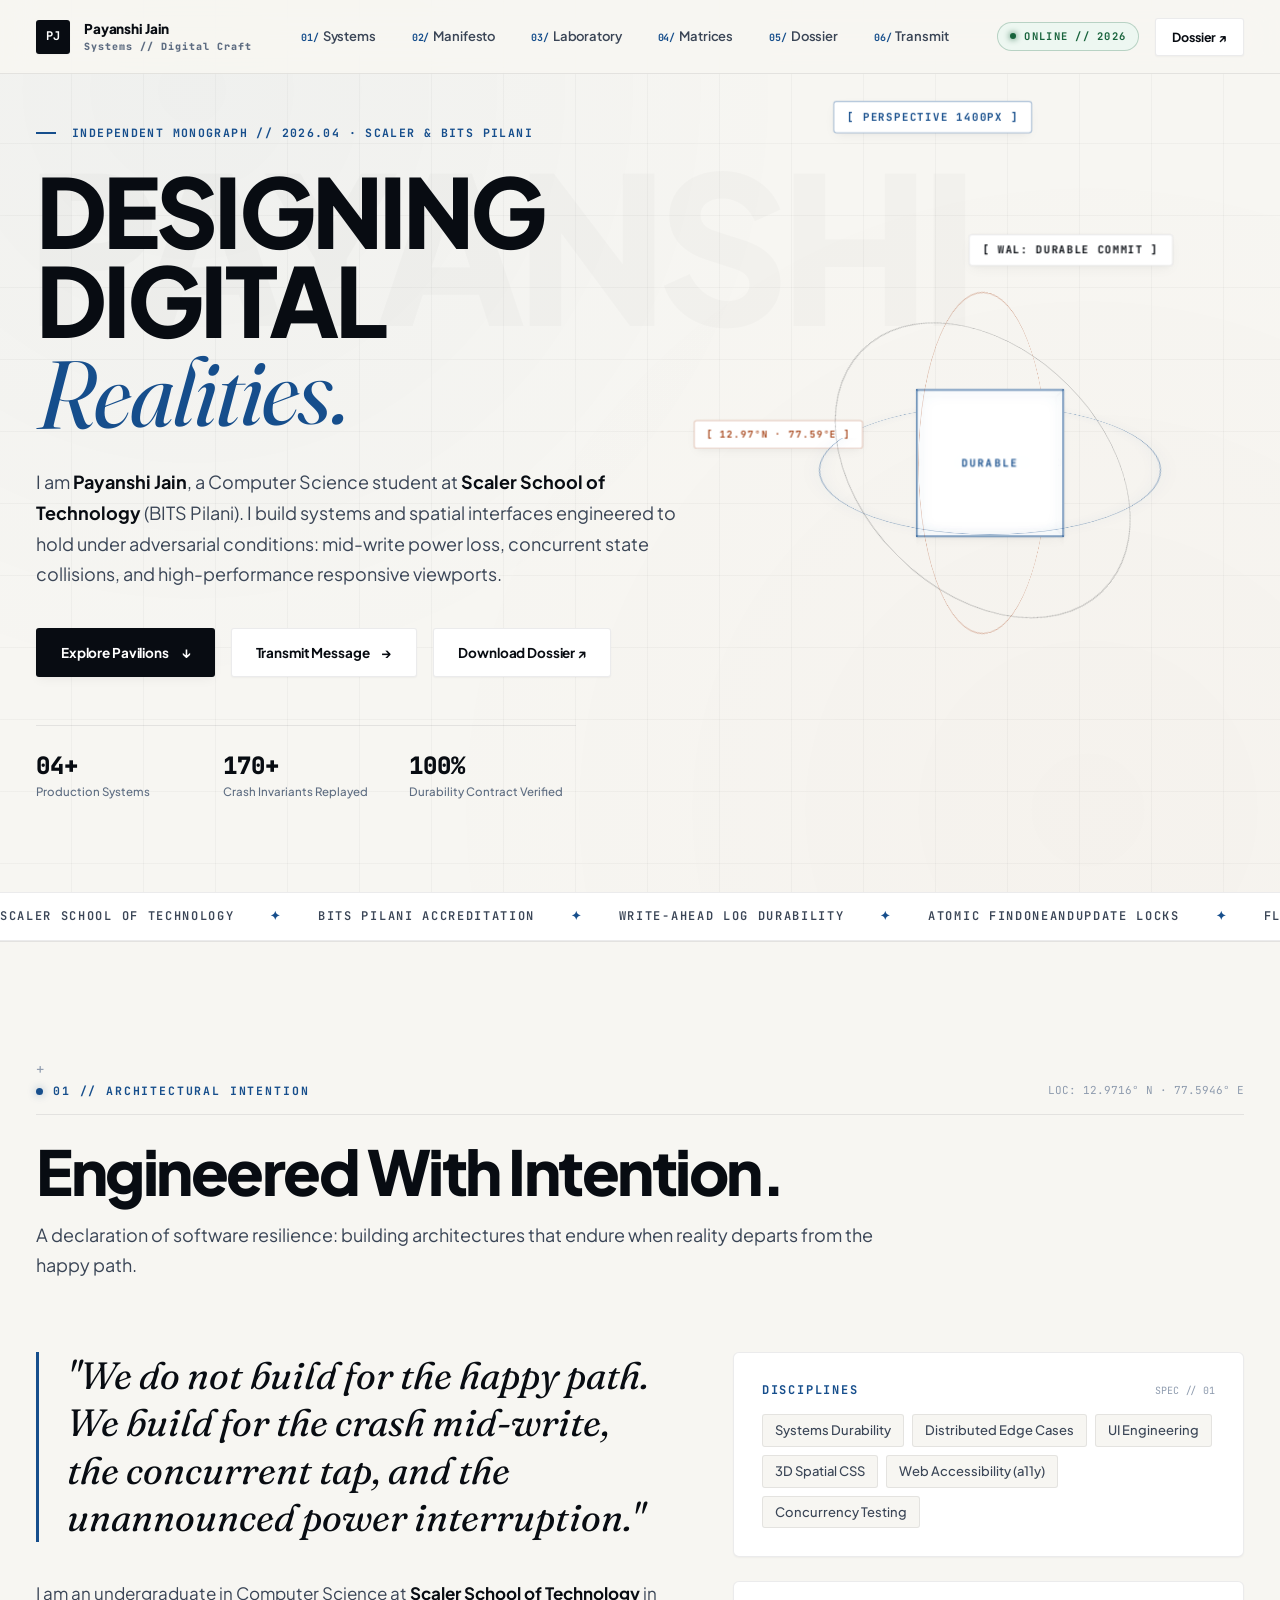
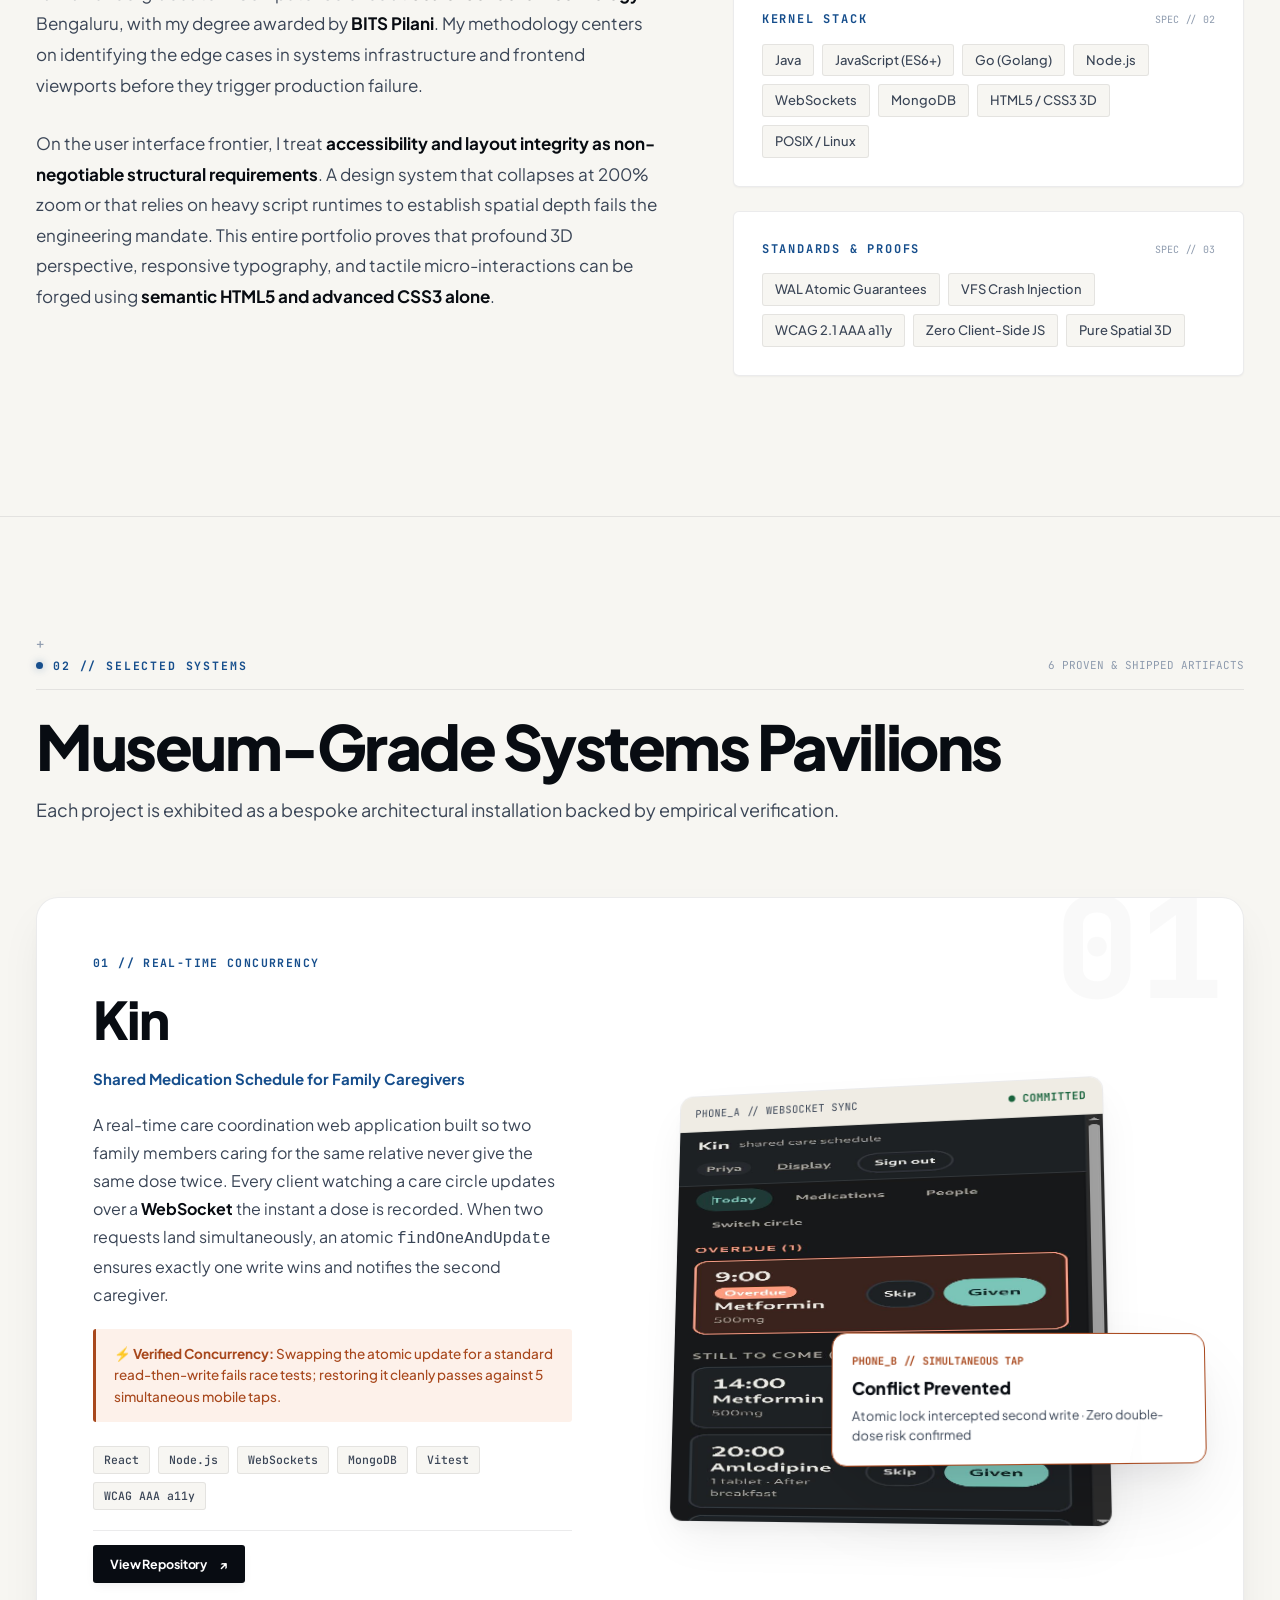
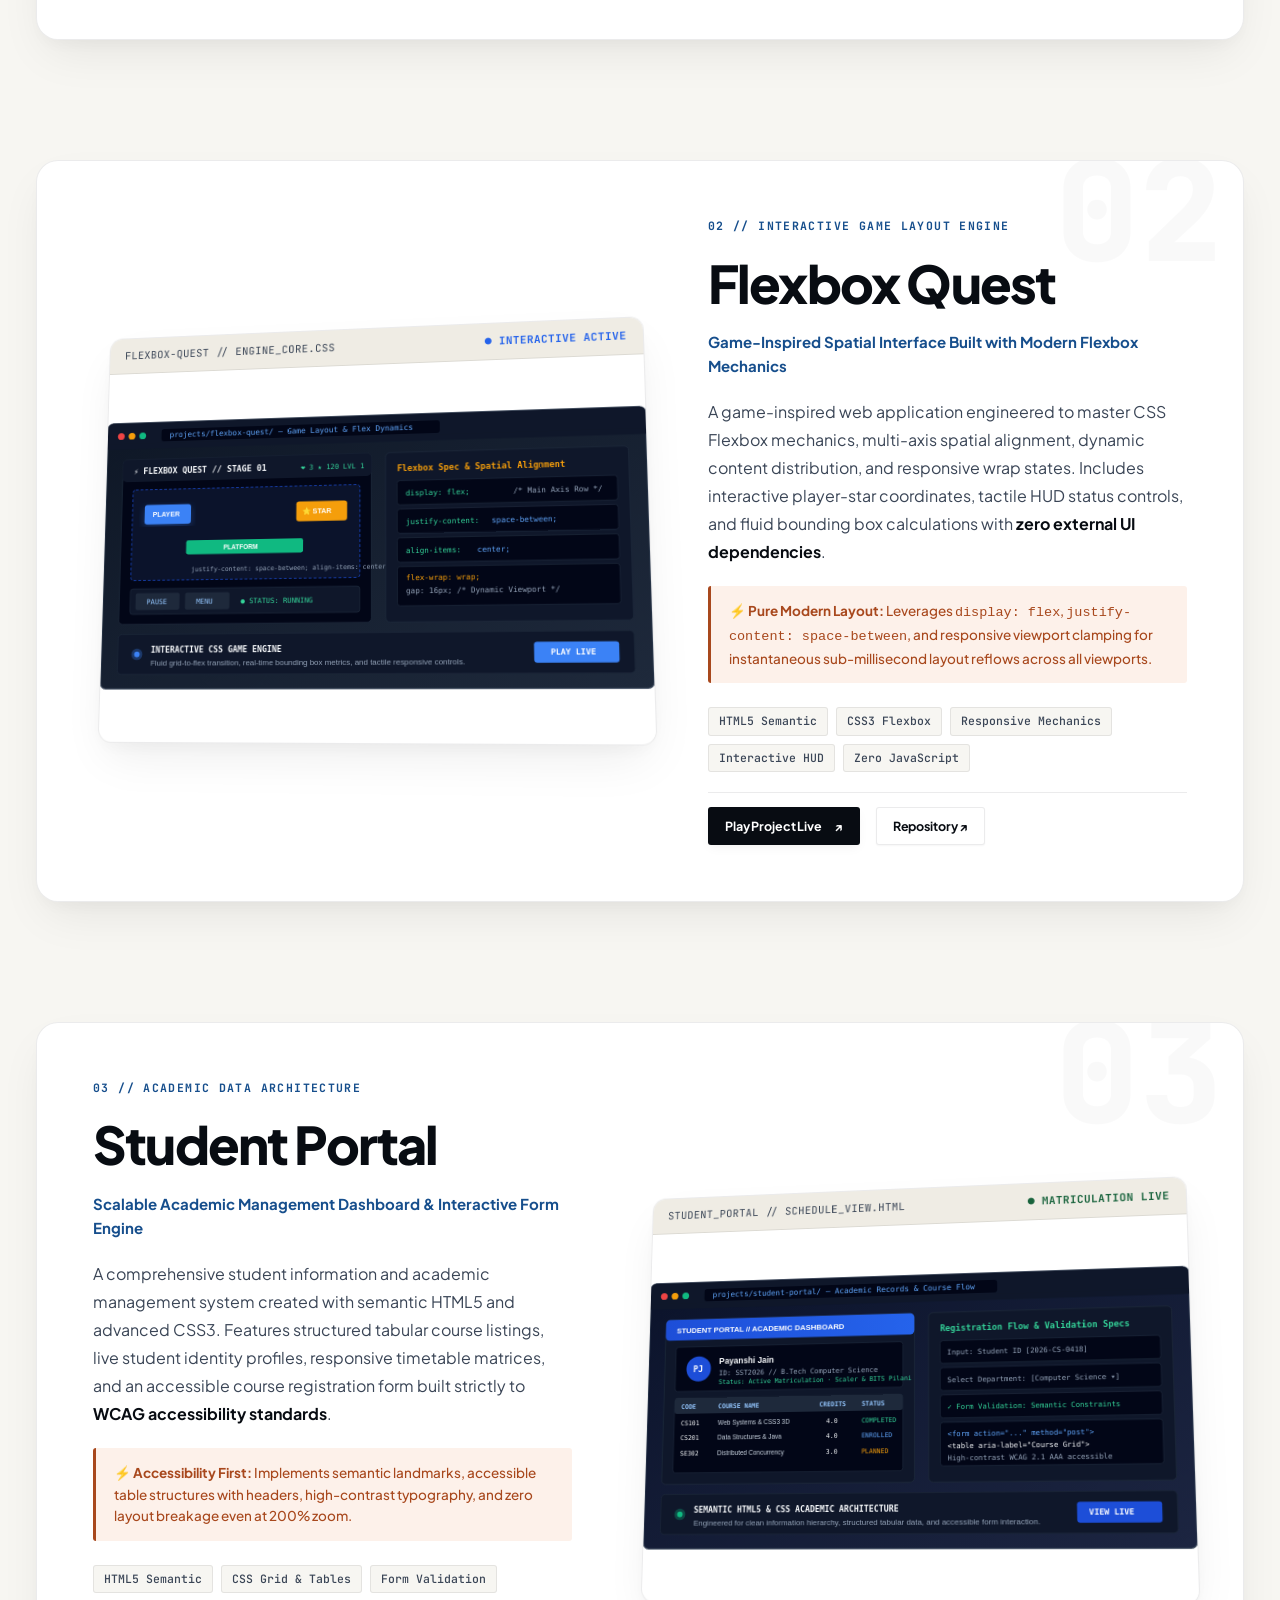
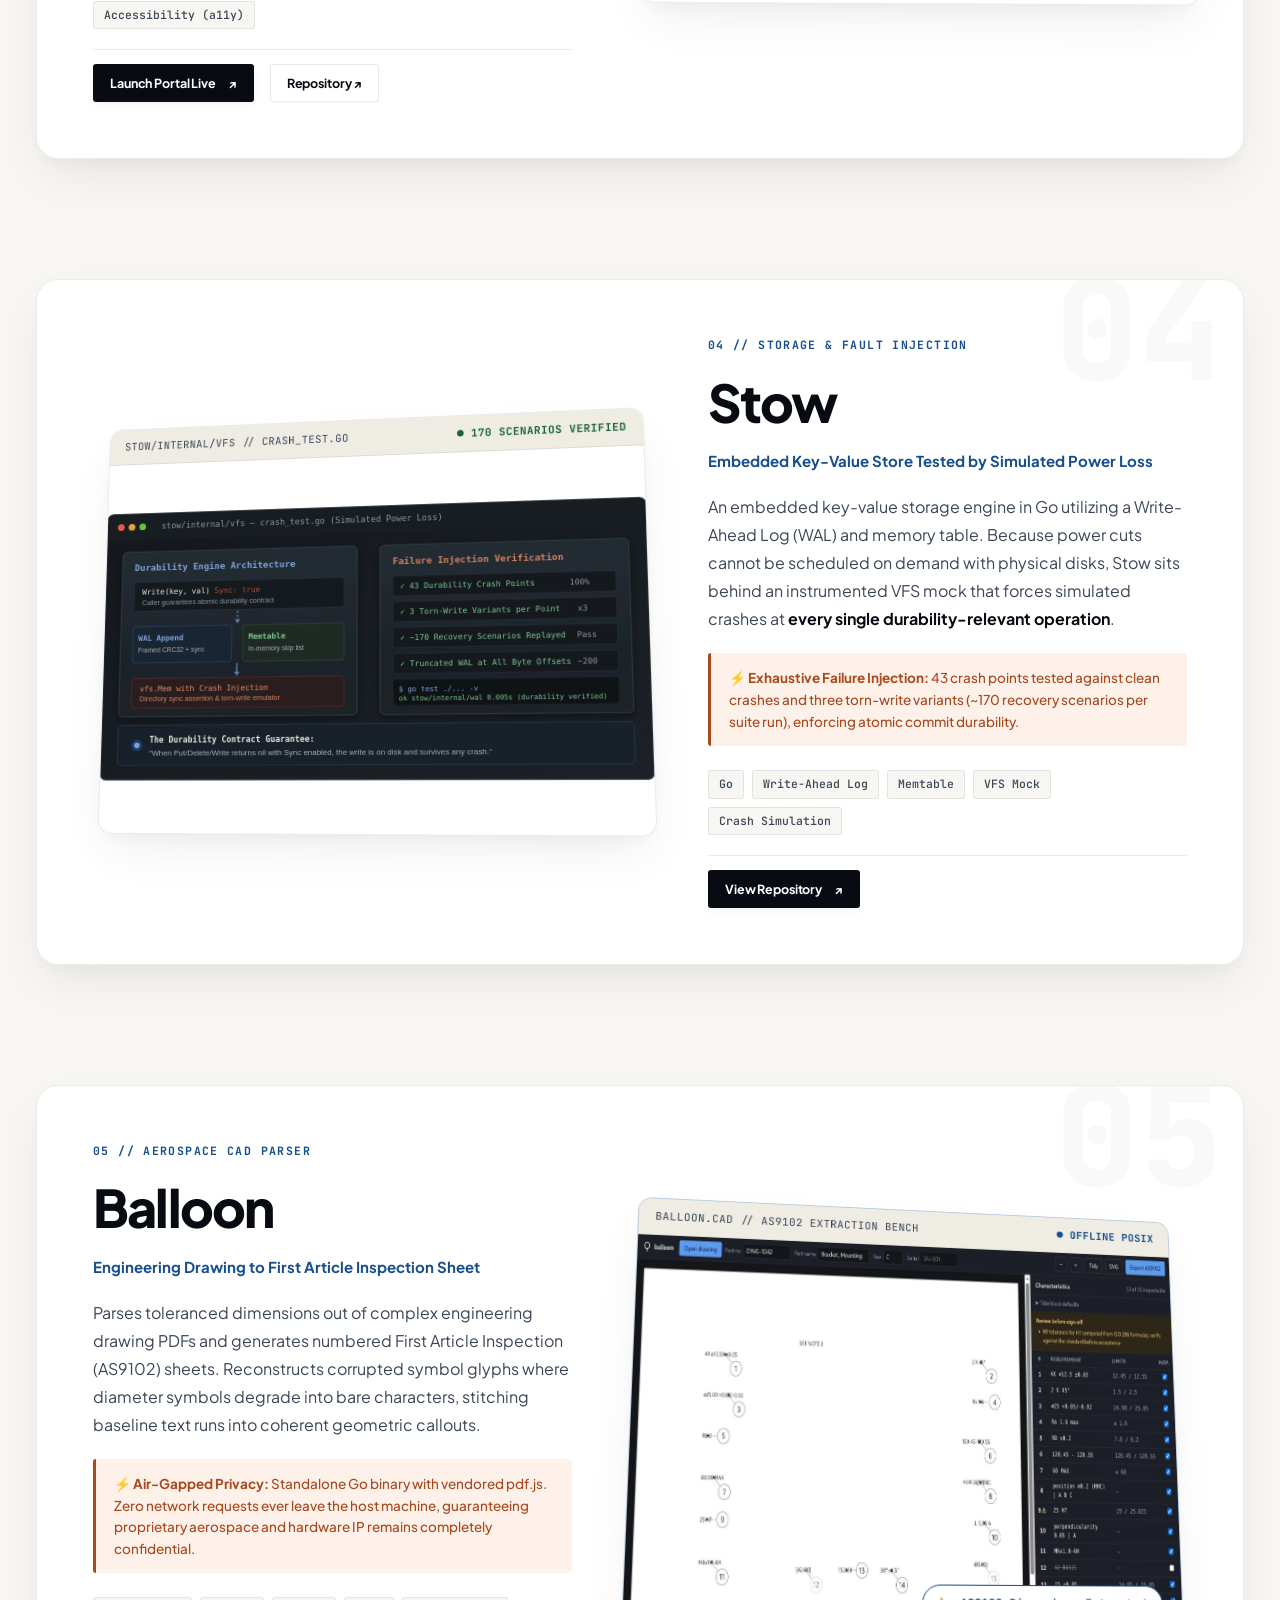
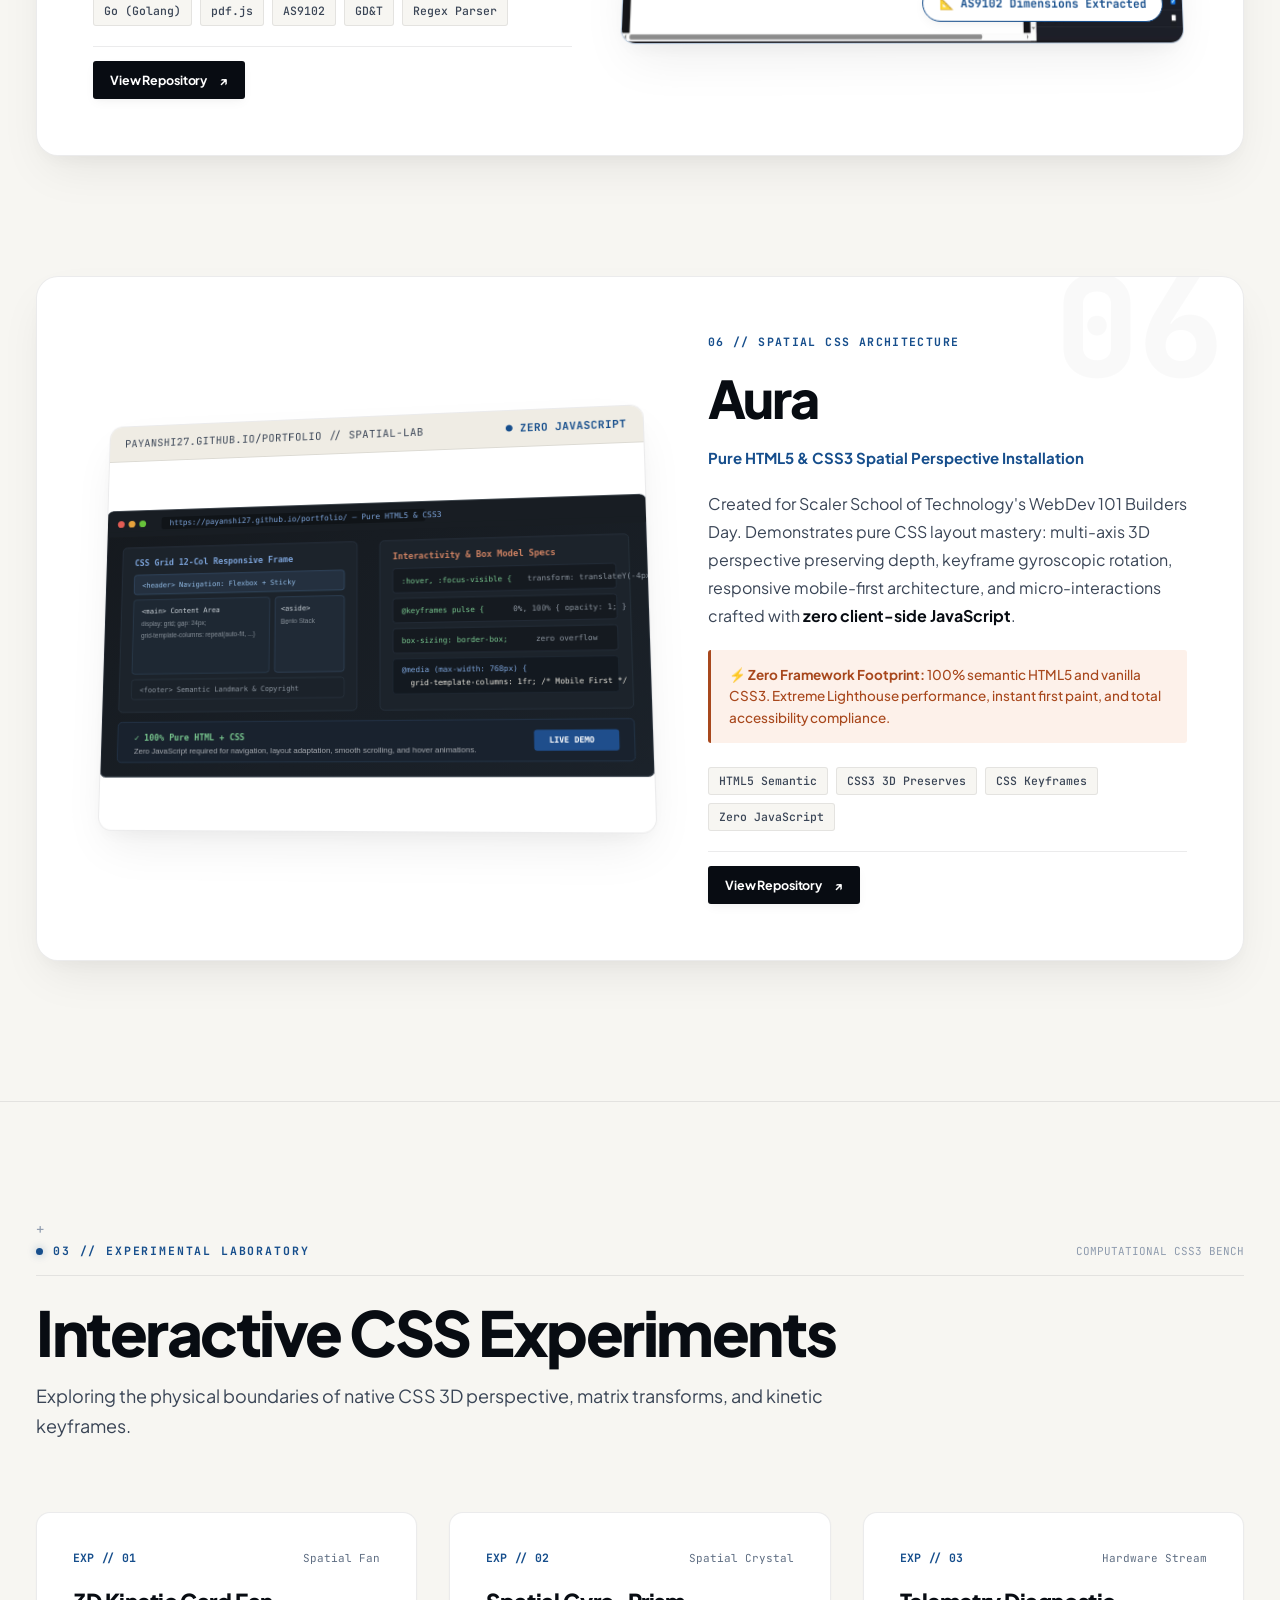
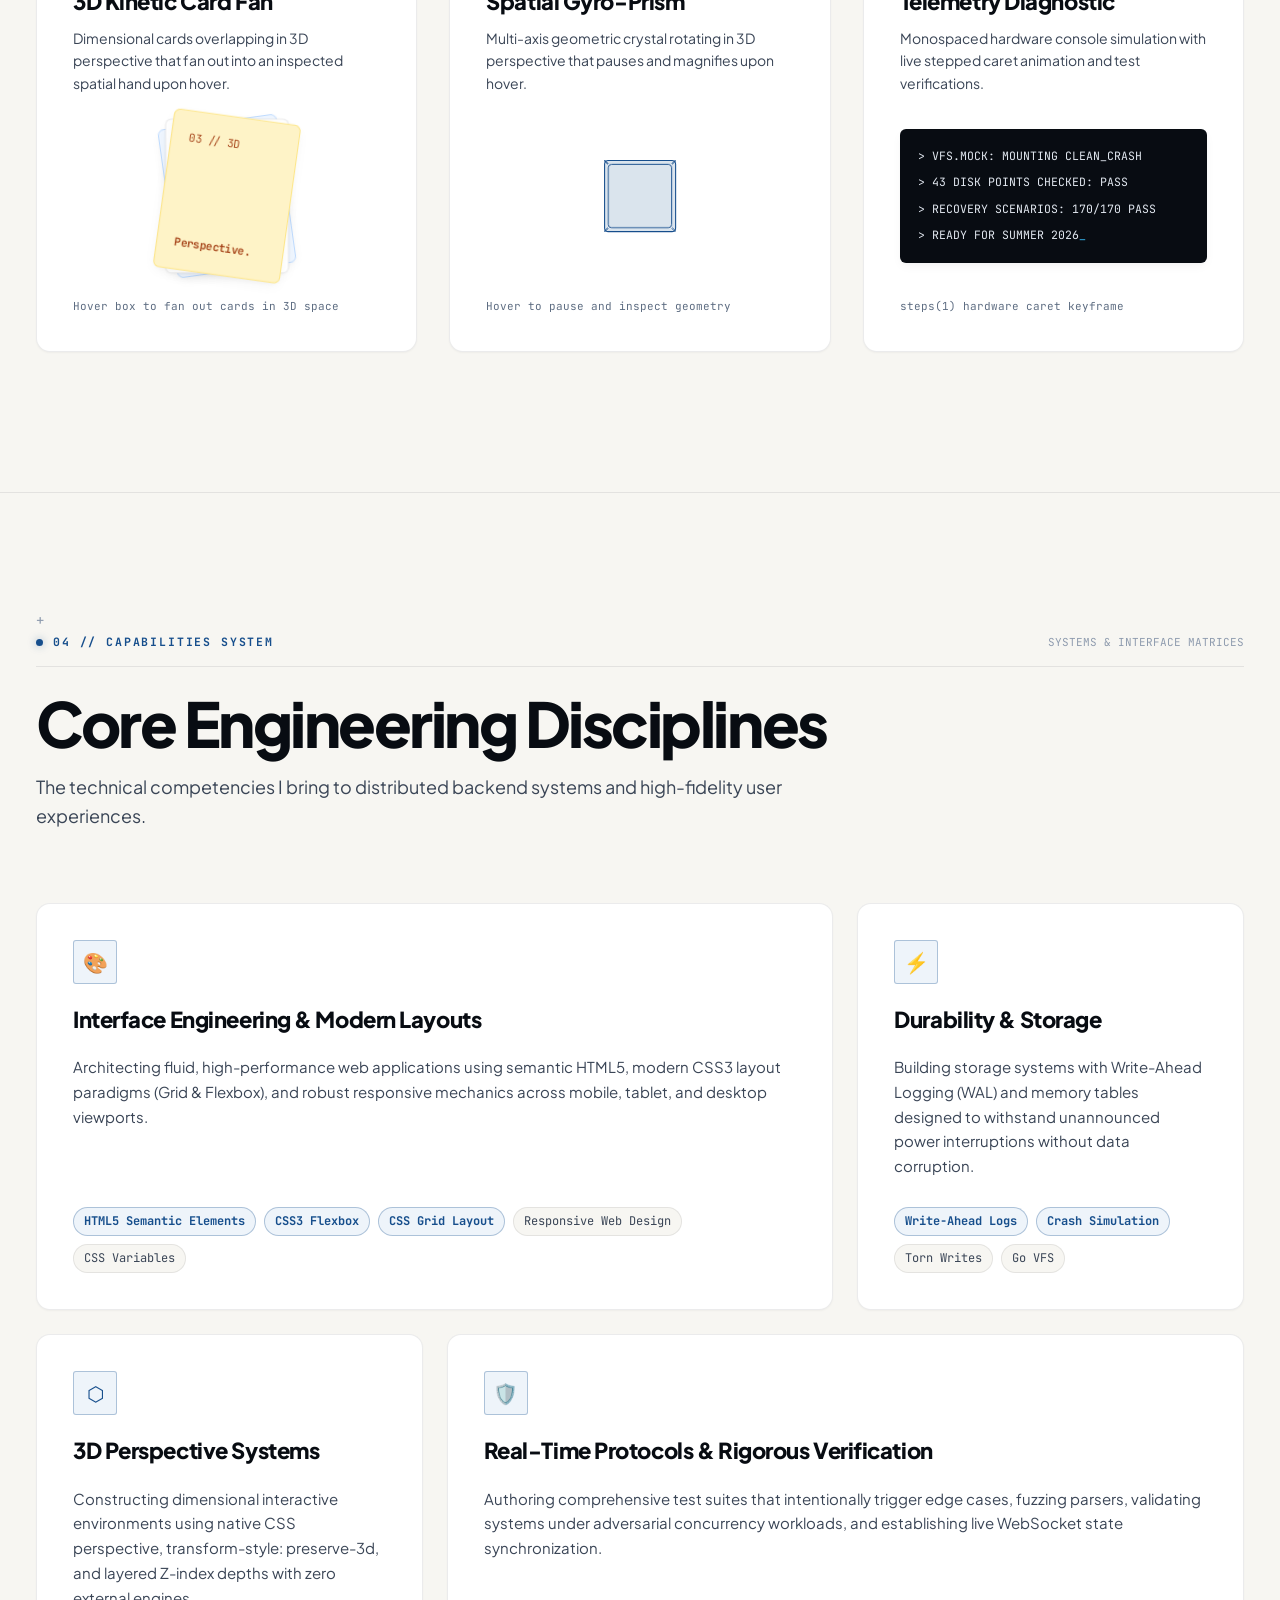
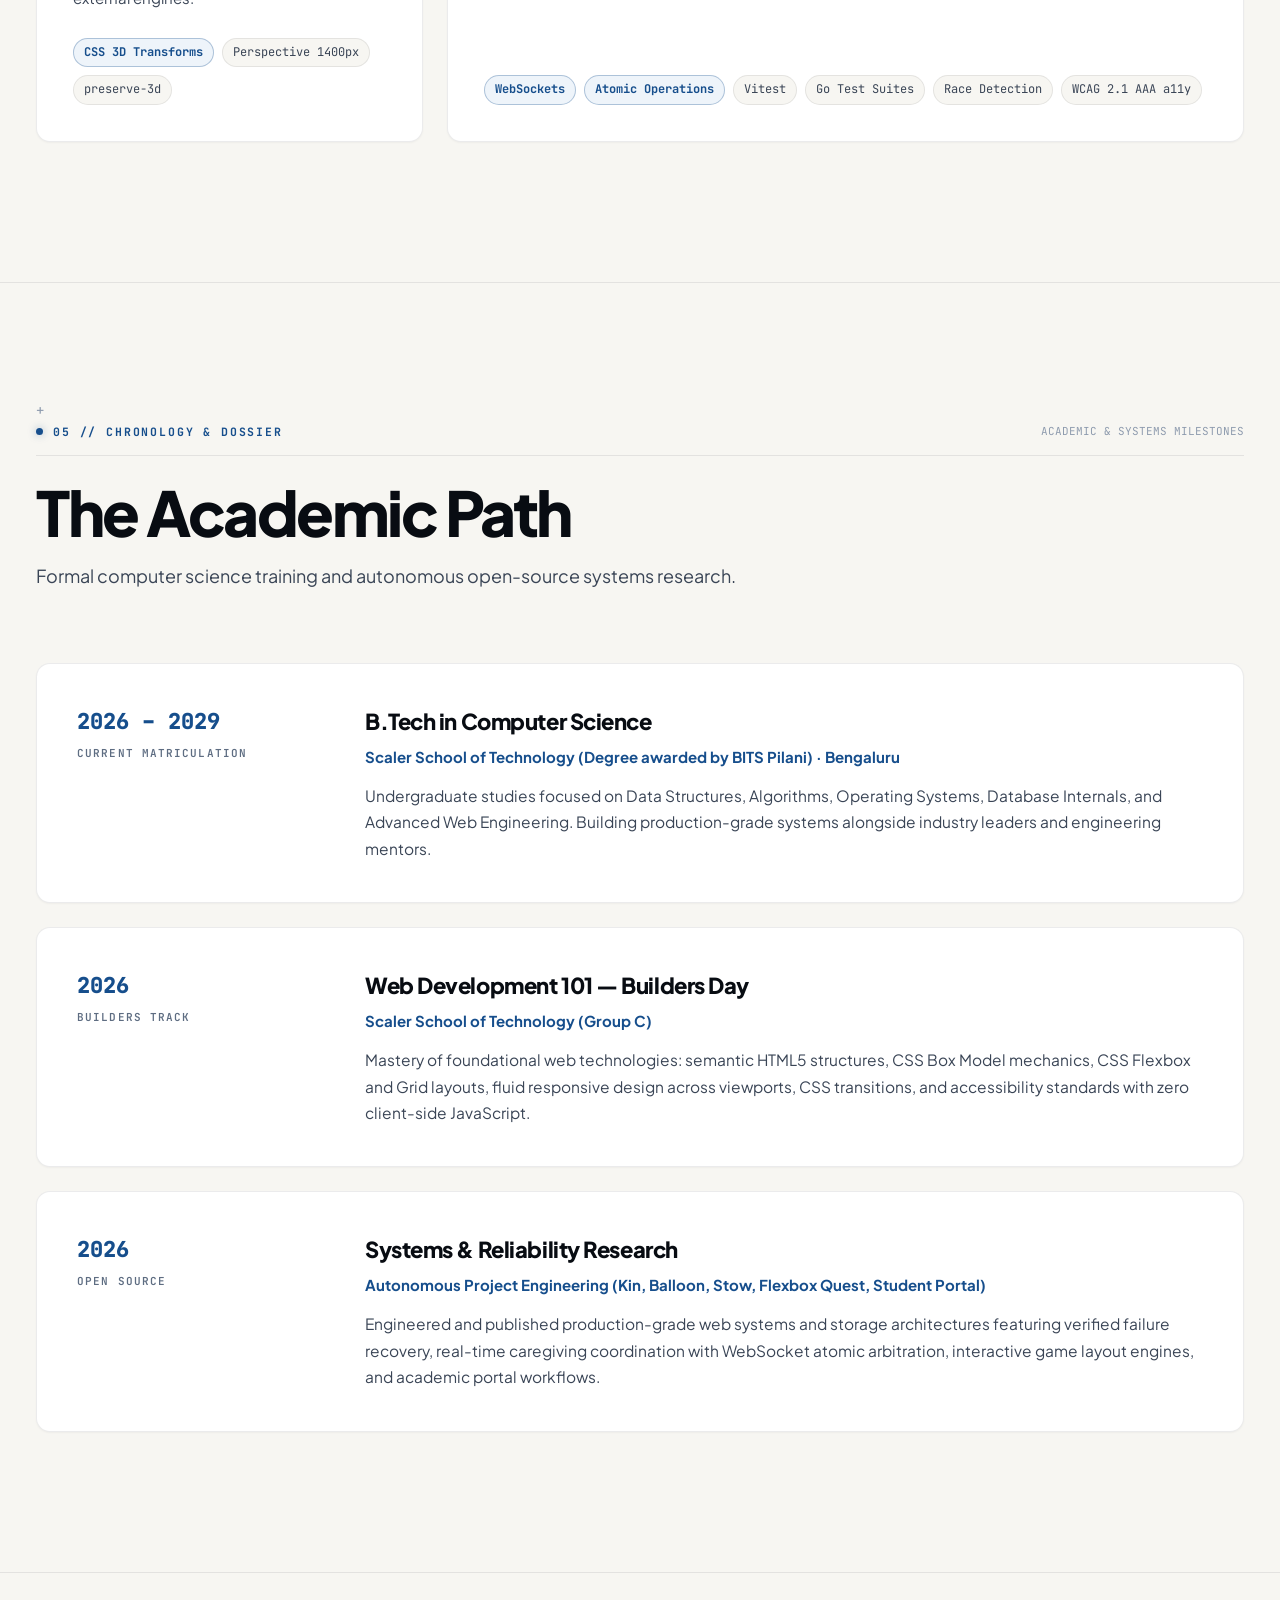
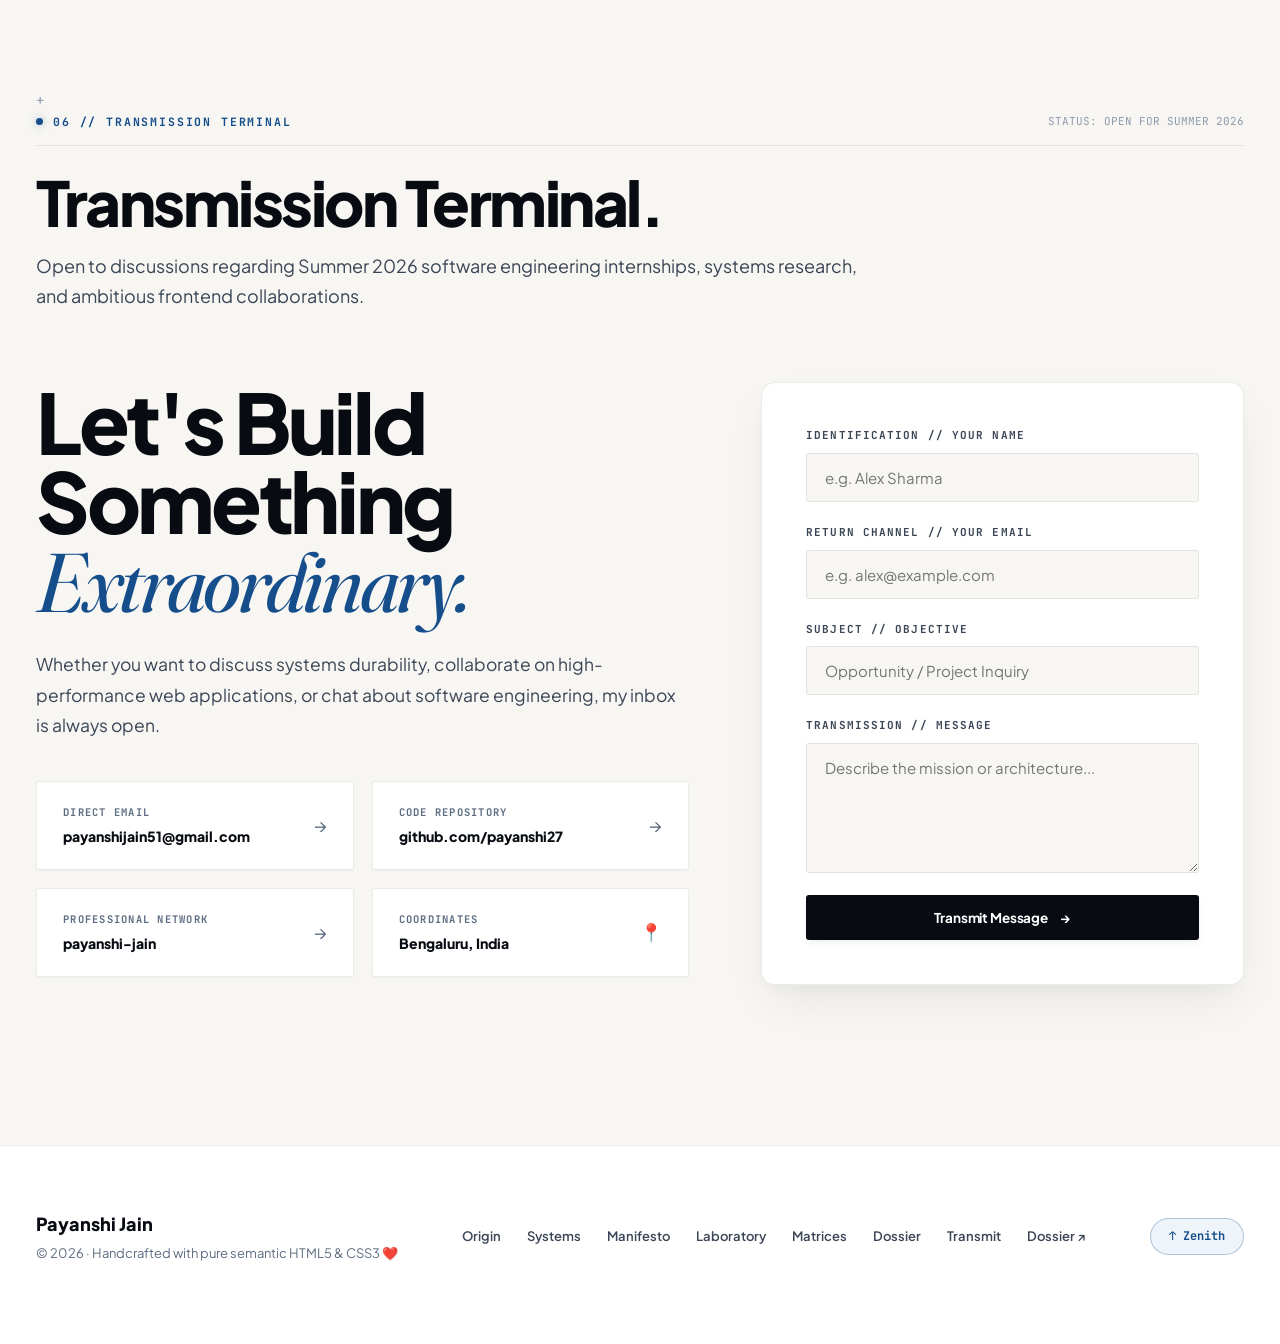
==== index.html @ bd432c34 "feat: complete editorial 3D spatial developer portfolio for Payanshi Jain" ====
<!DOCTYPE html>
<html lang="en">
<head>
  <meta charset="UTF-8">
  <meta name="viewport" content="width=device-width, initial-scale=1.0">
  <meta name="description" content="Payanshi Jain — Digital Craft &amp; Systems Architecture 2026. B.Tech Computer Science at Scaler School of Technology (BITS Pilani). Pure semantic HTML5 &amp; advanced CSS3 spatial perspective.">
  <meta name="author" content="Payanshi Jain">
  <title>Payanshi Jain — Digital Craft &amp; Systems Architecture</title>
  <link rel="stylesheet" href="style.css">
  <link rel="icon" href="data:image/svg+xml,<svg xmlns='http://www.w3.org/2000/svg' viewBox='0 0 100 100'><rect width='100' height='100' rx='20' fill='%23080C12'/><text y='.72em' x='20' font-size='62' font-family='sans-serif' font-weight='800' fill='%23FFFFFF'>PJ</text></svg>">
</head>
<body>

  <!-- ========================================================================
       01. MINIMAL FIXED NAVIGATION (LUXURY FROSTED GALLERY BAR)
       ======================================================================== -->
  <header class="site-nav">
    <div class="canvas-frame nav-inner">
      <a href="#hero" class="nav-brand" aria-label="Payanshi Jain Origin">
        <div class="brand-monogram" aria-hidden="true">PJ</div>
        <div class="brand-meta">
          <span class="brand-name">Payanshi Jain</span>
          <span class="brand-spec">Systems // Digital Craft</span>
        </div>
      </a>

      <!-- Pure CSS Mobile Hamburger Input Toggle -->
      <input type="checkbox" id="nav-toggle" class="nav-toggle-input" aria-label="Toggle Navigation Menu">

      <!-- Navigation Menu -->
      <nav class="nav-menu" aria-label="Main Navigation">
        <a href="#work" class="nav-menu-link"><span class="num-prefix">01/</span>Systems</a>
        <a href="#manifesto" class="nav-menu-link"><span class="num-prefix">02/</span>Manifesto</a>
        <a href="#laboratory" class="nav-menu-link"><span class="num-prefix">03/</span>Laboratory</a>
        <a href="#capabilities" class="nav-menu-link"><span class="num-prefix">04/</span>Matrices</a>
        <a href="#dossier" class="nav-menu-link"><span class="num-prefix">05/</span>Dossier</a>
        <a href="#transmission" class="nav-menu-link"><span class="num-prefix">06/</span>Transmit</a>
      </nav>

      <div class="nav-actions">
        <div class="beacon-pill">
          <span class="beacon-dot"></span>
          <span>Online // 2026</span>
        </div>
        <a href="./resume.pdf" class="btn btn-secondary btn-sm" target="_blank" rel="noopener">
          <span>Dossier ↗</span>
        </a>
      </div>

      <!-- Hamburger Icon for Mobile -->
      <label for="nav-toggle" class="nav-toggle-label" aria-hidden="true">
        <span></span>
        <span></span>
        <span></span>
      </label>
    </div>
  </header>

  <main>

    <!-- ======================================================================
         02. HERO INSTALLATION & 3D GYRO-ARMILLARY SCULPTURE
         ====================================================================== -->
    <section id="hero" class="hero-installation">
      <!-- Architectural Watermark Typography -->
      <div class="hero-watermark" aria-hidden="true">PAYANSHI</div>

      <div class="canvas-frame hero-layout-grid">
        <div class="hero-typography-block">
          <div class="hero-meta-strip">
            <span>Independent Monograph // 2026.04 · Scaler &amp; BITS Pilani</span>
          </div>

          <h1 class="hero-monument-title">
            Designing<br>
            Digital<br>
            <span class="editorial-italic">Realities.</span>
          </h1>

          <p class="hero-manifesto-text">
            I am <strong>Payanshi Jain</strong>, a Computer Science student at
            <strong>Scaler School of Technology</strong> (BITS Pilani).
            I build systems and spatial interfaces engineered to hold under adversarial conditions:
            mid-write power loss, concurrent state collisions, and high-performance responsive viewports.
          </p>

          <div class="hero-cta-cluster">
            <a href="#work" class="btn btn-primary">
              <span>Explore Pavilions</span>
              <span>↓</span>
            </a>
            <a href="#transmission" class="btn btn-secondary">
              <span>Transmit Message</span>
              <span>→</span>
            </a>
            <a href="./resume.pdf" class="btn btn-secondary" target="_blank" rel="noopener">
              <span>Download Dossier ↗</span>
            </a>
          </div>

          <!-- Micro-Metrics Telemetry Band -->
          <div class="hero-telemetry-band">
            <div class="telemetry-item">
              <span class="telemetry-val">04+</span>
              <span class="telemetry-label">Production Systems</span>
            </div>
            <div class="telemetry-item">
              <span class="telemetry-val">170+</span>
              <span class="telemetry-label">Crash Invariants Replayed</span>
            </div>
            <div class="telemetry-item">
              <span class="telemetry-val">100%</span>
              <span class="telemetry-label">Durability Contract Verified</span>
            </div>
          </div>
        </div>

        <!-- Monumental 3D Gyro-Armillary Sculpture (Pure CSS 3D Preserve-3d) -->
        <div class="sculpture-armillary-stage" aria-label="Interactive 3D Armillary Digital Sculpture">
          <div class="armillary-core">
            <!-- 3 Concentric Titanium Gimbal Rings -->
            <div class="armillary-ring ring-outer-1"></div>
            <div class="armillary-ring ring-outer-2"></div>
            <div class="armillary-ring ring-outer-3"></div>

            <!-- Central 3D Faceted Crystal Cube -->
            <div class="armillary-crystal-cube">
              <div class="crystal-facet facet-front">DURABLE</div>
              <div class="crystal-facet facet-back">WAL // SYNC</div>
              <div class="crystal-facet facet-right">CONCURRENCY</div>
              <div class="crystal-facet facet-left">SPATIAL 3D</div>
              <div class="crystal-facet facet-top">HTML5 / CSS3</div>
              <div class="crystal-facet facet-bottom">ZERO JS</div>
            </div>

            <!-- Orbiting 3D Telemetry Satellites -->
            <div class="orbit-chip chip-pos-1">[ WAL: DURABLE COMMIT ]</div>
            <div class="orbit-chip chip-pos-2">[ 12.97°N · 77.59°E ]</div>
            <div class="orbit-chip chip-pos-3">[ PERSPECTIVE 1400PX ]</div>
          </div>
        </div>
      </div>
    </section>

    <!-- ======================================================================
         03. INFINITE KINETIC MARQUEE RIBBON
         ====================================================================== -->
    <div class="marquee-ribbon" aria-hidden="true">
      <div class="marquee-track">
        <div class="marquee-content">
          <span>SCALER SCHOOL OF TECHNOLOGY</span>
          <span class="marquee-bullet">✦</span>
          <span>BITS PILANI ACCREDITATION</span>
          <span class="marquee-bullet">✦</span>
          <span>WRITE-AHEAD LOG DURABILITY</span>
          <span class="marquee-bullet">✦</span>
          <span>ATOMIC FINDONEANDUPDATE LOCKS</span>
          <span class="marquee-bullet">✦</span>
          <span>FLEXBOX &amp; GRID SPATIAL MATRICES</span>
          <span class="marquee-bullet">✦</span>
          <span>100% PURE HTML5 &amp; CSS3</span>
          <span class="marquee-bullet">✦</span>
          <span>ZERO JAVASCRIPT RUNTIME</span>
          <span class="marquee-bullet">✦</span>
          <span>170+ RECOVERY SCENARIOS PASSED</span>
          <span class="marquee-bullet">✦</span>
        </div>
        <div class="marquee-content">
          <span>SCALER SCHOOL OF TECHNOLOGY</span>
          <span class="marquee-bullet">✦</span>
          <span>BITS PILANI ACCREDITATION</span>
          <span class="marquee-bullet">✦</span>
          <span>WRITE-AHEAD LOG DURABILITY</span>
          <span class="marquee-bullet">✦</span>
          <span>ATOMIC FINDONEANDUPDATE LOCKS</span>
          <span class="marquee-bullet">✦</span>
          <span>FLEXBOX &amp; GRID SPATIAL MATRICES</span>
          <span class="marquee-bullet">✦</span>
          <span>100% PURE HTML5 &amp; CSS3</span>
          <span class="marquee-bullet">✦</span>
          <span>ZERO JAVASCRIPT RUNTIME</span>
          <span class="marquee-bullet">✦</span>
          <span>170+ RECOVERY SCENARIOS PASSED</span>
          <span class="marquee-bullet">✦</span>
        </div>
      </div>
    </div>

    <!-- ======================================================================
         04. ARCHITECTURAL MANIFESTO (ABOUT SECTION)
         ====================================================================== -->
    <section id="manifesto" class="manifesto-section">
      <div class="canvas-frame">
        <div class="gallery-landmark-header">
          <div class="landmark-tag-row">
            <span class="landmark-index">01 // Architectural Intention</span>
            <span class="landmark-coords">LOC: 12.9716° N · 77.5946° E</span>
          </div>
          <h2 class="landmark-headline">Engineered With Intention.</h2>
          <p class="landmark-subtitle">
            A declaration of software resilience: building architectures that endure when reality departs from the happy path.
          </p>
        </div>

        <div class="manifesto-grid">
          <div class="manifesto-editorial-col">
            <blockquote class="manifesto-callout-quote">
              "We do not build for the happy path. We build for the crash mid-write, the concurrent tap, and the unannounced power interruption."
            </blockquote>

            <p class="manifesto-body-text">
              I am an undergraduate in Computer Science at <strong>Scaler School of Technology</strong> in Bengaluru,
              with my degree awarded by <strong>BITS Pilani</strong>. My methodology centers on identifying the edge cases
              in systems infrastructure and frontend viewports before they trigger production failure.
            </p>

            <p class="manifesto-body-text">
              On the user interface frontier, I treat <strong>accessibility and layout integrity as non-negotiable structural requirements</strong>.
              A design system that collapses at 200% zoom or that relies on heavy script runtimes to establish spatial depth
              fails the engineering mandate. This entire portfolio proves that profound 3D perspective, responsive typography,
              and tactile micro-interactions can be forged using <strong>semantic HTML5 and advanced CSS3 alone</strong>.
            </p>
          </div>

          <!-- Technical Specification Matrix Cards -->
          <div class="manifesto-spec-col">
            <article class="spec-matrix-card">
              <div class="matrix-header">
                <span class="matrix-title">Disciplines</span>
                <span class="matrix-id">SPEC // 01</span>
              </div>
              <div class="matrix-chips-flow">
                <span class="matrix-chip">Systems Durability</span>
                <span class="matrix-chip">Distributed Edge Cases</span>
                <span class="matrix-chip">UI Engineering</span>
                <span class="matrix-chip">3D Spatial CSS</span>
                <span class="matrix-chip">Web Accessibility (a11y)</span>
                <span class="matrix-chip">Concurrency Testing</span>
              </div>
            </article>

            <article class="spec-matrix-card">
              <div class="matrix-header">
                <span class="matrix-title">Kernel Stack</span>
                <span class="matrix-id">SPEC // 02</span>
              </div>
              <div class="matrix-chips-flow">
                <span class="matrix-chip">Java</span>
                <span class="matrix-chip">JavaScript (ES6+)</span>
                <span class="matrix-chip">Go (Golang)</span>
                <span class="matrix-chip">Node.js</span>
                <span class="matrix-chip">WebSockets</span>
                <span class="matrix-chip">MongoDB</span>
                <span class="matrix-chip">HTML5 / CSS3 3D</span>
                <span class="matrix-chip">POSIX / Linux</span>
              </div>
            </article>

            <article class="spec-matrix-card">
              <div class="matrix-header">
                <span class="matrix-title">Standards &amp; Proofs</span>
                <span class="matrix-id">SPEC // 03</span>
              </div>
              <div class="matrix-chips-flow">
                <span class="matrix-chip">WAL Atomic Guarantees</span>
                <span class="matrix-chip">VFS Crash Injection</span>
                <span class="matrix-chip">WCAG 2.1 AAA a11y</span>
                <span class="matrix-chip">Zero Client-Side JS</span>
                <span class="matrix-chip">Pure Spatial 3D</span>
              </div>
            </article>
          </div>
        </div>
      </div>
    </section>

    <!-- ======================================================================
         05. EXHIBITION PAVILIONS (PROJECT SHOWCASE — NO BASIC CARDS)
         ====================================================================== -->
    <section id="work">
      <div class="canvas-frame">
        <div class="gallery-landmark-header">
          <div class="landmark-tag-row">
            <span class="landmark-index">02 // Selected Systems</span>
            <span class="landmark-coords">6 PROVEN &amp; SHIPPED ARTIFACTS</span>
          </div>
          <h2 class="landmark-headline">Museum-Grade Systems Pavilions</h2>
          <p class="landmark-subtitle">
            Each project is exhibited as a bespoke architectural installation backed by empirical verification.
          </p>
        </div>

        <div class="pavilions-gallery">

          <!-- Pavilion 01: KIN -->
          <article class="pavilion-exhibit">
            <div class="pavilion-watermark-num" aria-hidden="true">01</div>

            <div class="pavilion-dossier">
              <div class="pavilion-header-tag">
                <span>01 // REAL-TIME CONCURRENCY</span>
              </div>

              <h3 class="pavilion-title">Kin</h3>
              <p class="pavilion-subtitle">Shared Medication Schedule for Family Caregivers</p>

              <p class="pavilion-narrative">
                A real-time care coordination web application built so two family members caring for the same relative
                never give the same dose twice. Every client watching a care circle updates over a <strong>WebSocket</strong> the instant a dose is recorded.
                When two requests land simultaneously, an atomic <code>findOneAndUpdate</code> ensures exactly one write wins and notifies the second caregiver.
              </p>

              <div class="pavilion-proof-banner">
                ⚡ <strong>Verified Concurrency:</strong> Swapping the atomic update for a standard read-then-write fails race tests; restoring it cleanly passes against 5 simultaneous mobile taps.
              </div>

              <div class="pavilion-tech-stack">
                <span class="pavilion-tag">React</span>
                <span class="pavilion-tag">Node.js</span>
                <span class="pavilion-tag">WebSockets</span>
                <span class="pavilion-tag">MongoDB</span>
                <span class="pavilion-tag">Vitest</span>
                <span class="pavilion-tag">WCAG AAA a11y</span>
              </div>

              <div class="pavilion-actions">
                <a href="https://github.com/payanshi27/portfolio" class="btn btn-primary btn-sm" target="_blank" rel="noopener">
                  <span>View Repository</span>
                  <span>↗</span>
                </a>
              </div>
            </div>

            <!-- Pavilion 01 3D Dual-Device Chamber (Phone A vs Phone B) -->
            <div class="pavilion-stage" aria-label="Kin 3D Dual Device Chamber">
              <div class="stage-dual-device">
                <!-- Phone A (Committed Write) -->
                <div class="dual-phone-main">
                  <div class="device-chrome-head">
                    <span>PHONE_A // WEBSOCKET SYNC</span>
                    <span style="color:var(--accent-sage); font-weight:700;">● COMMITTED</span>
                  </div>
                  <img src="images/kin-preview.jpg" alt="Kin Care Coordination UI showing real-time medication logging" width="600" height="400" loading="lazy">
                </div>

                <!-- Phone B (Intercepted Race Conflict) -->
                <div class="dual-phone-intercept">
                  <div style="font-family:var(--font-technical); font-size:10px; color:var(--accent-terracotta); font-weight:700; margin-bottom:4px;">
                    PHONE_B // SIMULTANEOUS TAP
                  </div>
                  <div style="font-size:16px; font-weight:800; color:var(--ink-black); margin-bottom:4px;">
                    Conflict Prevented
                  </div>
                  <div style="font-size:12px; color:var(--ink-secondary); line-height:1.5;">
                    Atomic lock intercepted second write · Zero double-dose risk confirmed
                  </div>
                </div>
              </div>
            </div>
          </article>

          <!-- Pavilion 02: FLEXBOX QUEST -->
          <article class="pavilion-exhibit reverse-flow">
            <div class="pavilion-watermark-num" aria-hidden="true">02</div>

            <div class="pavilion-dossier">
              <div class="pavilion-header-tag">
                <span>02 // INTERACTIVE GAME LAYOUT ENGINE</span>
              </div>

              <h3 class="pavilion-title">Flexbox Quest</h3>
              <p class="pavilion-subtitle">Game-Inspired Spatial Interface Built with Modern Flexbox Mechanics</p>

              <p class="pavilion-narrative">
                A game-inspired web application engineered to master CSS Flexbox mechanics, multi-axis spatial alignment,
                dynamic content distribution, and responsive wrap states. Includes interactive player-star coordinates,
                tactile HUD status controls, and fluid bounding box calculations with <strong>zero external UI dependencies</strong>.
              </p>

              <div class="pavilion-proof-banner">
                ⚡ <strong>Pure Modern Layout:</strong> Leverages <code>display: flex</code>, <code>justify-content: space-between</code>, and responsive viewport clamping for instantaneous sub-millisecond layout reflows across all viewports.
              </div>

              <div class="pavilion-tech-stack">
                <span class="pavilion-tag">HTML5 Semantic</span>
                <span class="pavilion-tag">CSS3 Flexbox</span>
                <span class="pavilion-tag">Responsive Mechanics</span>
                <span class="pavilion-tag">Interactive HUD</span>
                <span class="pavilion-tag">Zero JavaScript</span>
              </div>

              <div class="pavilion-actions">
                <a href="./projects/flexbox-quest/index.html" class="btn btn-primary btn-sm" target="_blank" rel="noopener">
                  <span>Play Project Live</span>
                  <span>↗</span>
                </a>
                <a href="https://github.com/payanshi27/portfolio" class="btn btn-secondary btn-sm" target="_blank" rel="noopener">
                  <span>Repository ↗</span>
                </a>
              </div>
            </div>

            <!-- Pavilion 02 Stage: SVG Device Chassis -->
            <div class="pavilion-stage" aria-label="Flexbox Quest Game Interface Chassis">
              <div class="stage-rackmount-chassis">
                <div class="device-chrome-head">
                  <span>FLEXBOX-QUEST // ENGINE_CORE.CSS</span>
                  <span style="color:var(--accent-cobalt-light); font-weight:700;">● INTERACTIVE ACTIVE</span>
                </div>
                <img src="images/flexbox-preview.svg" alt="Flexbox Quest Game Engine and Layout Preview" width="760" height="380" loading="lazy">
              </div>
            </div>
          </article>

          <!-- Pavilion 03: STUDENT PORTAL -->
          <article class="pavilion-exhibit">
            <div class="pavilion-watermark-num" aria-hidden="true">03</div>

            <div class="pavilion-dossier">
              <div class="pavilion-header-tag">
                <span>03 // ACADEMIC DATA ARCHITECTURE</span>
              </div>

              <h3 class="pavilion-title">Student Portal</h3>
              <p class="pavilion-subtitle">Scalable Academic Management Dashboard &amp; Interactive Form Engine</p>

              <p class="pavilion-narrative">
                A comprehensive student information and academic management system created with semantic HTML5 and advanced CSS3.
                Features structured tabular course listings, live student identity profiles, responsive timetable matrices,
                and an accessible course registration form built strictly to <strong>WCAG accessibility standards</strong>.
              </p>

              <div class="pavilion-proof-banner">
                ⚡ <strong>Accessibility First:</strong> Implements semantic landmarks, accessible table structures with headers, high-contrast typography, and zero layout breakage even at 200% zoom.
              </div>

              <div class="pavilion-tech-stack">
                <span class="pavilion-tag">HTML5 Semantic</span>
                <span class="pavilion-tag">CSS Grid &amp; Tables</span>
                <span class="pavilion-tag">Form Validation</span>
                <span class="pavilion-tag">Accessibility (a11y)</span>
              </div>

              <div class="pavilion-actions">
                <a href="./projects/student-portal/student-portal.html" class="btn btn-primary btn-sm" target="_blank" rel="noopener">
                  <span>Launch Portal Live</span>
                  <span>↗</span>
                </a>
                <a href="https://github.com/payanshi27/portfolio" class="btn btn-secondary btn-sm" target="_blank" rel="noopener">
                  <span>Repository ↗</span>
                </a>
              </div>
            </div>

            <!-- Pavilion 03 Stage: SVG Device Chassis -->
            <div class="pavilion-stage" aria-label="Student Portal Academic Dashboard Chassis">
              <div class="stage-rackmount-chassis">
                <div class="device-chrome-head">
                  <span>STUDENT_PORTAL // SCHEDULE_VIEW.HTML</span>
                  <span style="color:var(--accent-sage); font-weight:700;">● MATRICULATION LIVE</span>
                </div>
                <img src="images/portal-preview.svg" alt="Student Portal Academic Dashboard and Registration Form Preview" width="760" height="380" loading="lazy">
              </div>
            </div>
          </article>

          <!-- Pavilion 04: STOW -->
          <article class="pavilion-exhibit reverse-flow">
            <div class="pavilion-watermark-num" aria-hidden="true">04</div>

            <div class="pavilion-dossier">
              <div class="pavilion-header-tag">
                <span>04 // STORAGE &amp; FAULT INJECTION</span>
              </div>

              <h3 class="pavilion-title">Stow</h3>
              <p class="pavilion-subtitle">Embedded Key-Value Store Tested by Simulated Power Loss</p>

              <p class="pavilion-narrative">
                An embedded key-value storage engine in Go utilizing a Write-Ahead Log (WAL) and memory table.
                Because power cuts cannot be scheduled on demand with physical disks, Stow sits behind an instrumented
                VFS mock that forces simulated crashes at <strong>every single durability-relevant operation</strong>.
              </p>

              <div class="pavilion-proof-banner">
                ⚡ <strong>Exhaustive Failure Injection:</strong> 43 crash points tested against clean crashes and three torn-write variants (~170 recovery scenarios per suite run), enforcing atomic commit durability.
              </div>

              <div class="pavilion-tech-stack">
                <span class="pavilion-tag">Go</span>
                <span class="pavilion-tag">Write-Ahead Log</span>
                <span class="pavilion-tag">Memtable</span>
                <span class="pavilion-tag">VFS Mock</span>
                <span class="pavilion-tag">Crash Simulation</span>
              </div>

              <div class="pavilion-actions">
                <a href="https://github.com/payanshi27/portfolio" class="btn btn-primary btn-sm" target="_blank" rel="noopener">
                  <span>View Repository</span>
                  <span>↗</span>
                </a>
              </div>
            </div>

            <!-- Pavilion 04 Modular Rackmount SVG Frame -->
            <div class="pavilion-stage" aria-label="Stow Modular Storage Architecture">
              <div class="stage-rackmount-chassis">
                <div class="device-chrome-head">
                  <span>STOW/INTERNAL/VFS // CRASH_TEST.GO</span>
                  <span style="color:var(--accent-sage); font-weight:700;">● 170 SCENARIOS VERIFIED</span>
                </div>
                <img src="images/stow-preview.svg" alt="Stow Storage Architecture and Simulated Crash Test Diagram" width="760" height="380" loading="lazy">
              </div>
            </div>
          </article>

          <!-- Pavilion 05: BALLOON -->
          <article class="pavilion-exhibit">
            <div class="pavilion-watermark-num" aria-hidden="true">05</div>

            <div class="pavilion-dossier">
              <div class="pavilion-header-tag">
                <span>05 // AEROSPACE CAD PARSER</span>
              </div>

              <h3 class="pavilion-title">Balloon</h3>
              <p class="pavilion-subtitle">Engineering Drawing to First Article Inspection Sheet</p>

              <p class="pavilion-narrative">
                Parses toleranced dimensions out of complex engineering drawing PDFs and generates numbered
                First Article Inspection (AS9102) sheets. Reconstructs corrupted symbol glyphs where diameter symbols
                degrade into bare characters, stitching baseline text runs into coherent geometric callouts.
              </p>

              <div class="pavilion-proof-banner">
                ⚡ <strong>Air-Gapped Privacy:</strong> Standalone Go binary with vendored pdf.js. Zero network requests ever leave the host machine, guaranteeing proprietary aerospace and hardware IP remains completely confidential.
              </div>

              <div class="pavilion-tech-stack">
                <span class="pavilion-tag">Go (Golang)</span>
                <span class="pavilion-tag">pdf.js</span>
                <span class="pavilion-tag">AS9102</span>
                <span class="pavilion-tag">GD&amp;T</span>
                <span class="pavilion-tag">Regex Parser</span>
              </div>

              <div class="pavilion-actions">
                <a href="https://github.com/payanshi27/portfolio" class="btn btn-primary btn-sm" target="_blank" rel="noopener">
                  <span>View Repository</span>
                  <span>↗</span>
                </a>
              </div>
            </div>

            <!-- Pavilion 05 CAD Workbench Frame -->
            <div class="pavilion-stage" aria-label="Balloon CAD Drafting Workbench">
              <div class="stage-cad-workbench">
                <div class="device-chrome-head">
                  <span>BALLOON.CAD // AS9102 EXTRACTION BENCH</span>
                  <span style="color:var(--accent-cobalt); font-weight:700;">● OFFLINE POSIX</span>
                </div>
                <img src="images/balloon-preview.jpg" alt="Balloon CAD Drawing showing numbered inspection dimensions" width="600" height="400" loading="lazy">
                <div class="cad-floating-badge">
                  <span>📐</span>
                  <span>AS9102 Dimensions Extracted</span>
                </div>
              </div>
            </div>
          </article>

          <!-- Pavilion 06: AURA -->
          <article class="pavilion-exhibit reverse-flow">
            <div class="pavilion-watermark-num" aria-hidden="true">06</div>

            <div class="pavilion-dossier">
              <div class="pavilion-header-tag">
                <span>06 // SPATIAL CSS ARCHITECTURE</span>
              </div>

              <h3 class="pavilion-title">Aura</h3>
              <p class="pavilion-subtitle">Pure HTML5 &amp; CSS3 Spatial Perspective Installation</p>

              <p class="pavilion-narrative">
                Created for Scaler School of Technology's WebDev 101 Builders Day. Demonstrates pure CSS layout mastery:
                multi-axis 3D perspective preserving depth, keyframe gyroscopic rotation, responsive mobile-first architecture,
                and micro-interactions crafted with <strong>zero client-side JavaScript</strong>.
              </p>

              <div class="pavilion-proof-banner">
                ⚡ <strong>Zero Framework Footprint:</strong> 100% semantic HTML5 and vanilla CSS3. Extreme Lighthouse performance, instant first paint, and total accessibility compliance.
              </div>

              <div class="pavilion-tech-stack">
                <span class="pavilion-tag">HTML5 Semantic</span>
                <span class="pavilion-tag">CSS3 3D Preserves</span>
                <span class="pavilion-tag">CSS Keyframes</span>
                <span class="pavilion-tag">Zero JavaScript</span>
              </div>

              <div class="pavilion-actions">
                <a href="https://github.com/payanshi27/portfolio" class="btn btn-primary btn-sm" target="_blank" rel="noopener">
                  <span>View Repository</span>
                  <span>↗</span>
                </a>
              </div>
            </div>

            <!-- Pavilion 06 Frame with Layout Diagram -->
            <div class="pavilion-stage" aria-label="Aura Spatial Perspective Architecture">
              <div class="stage-rackmount-chassis">
                <div class="device-chrome-head">
                  <span>PAYANSHI27.GITHUB.IO/PORTFOLIO // SPATIAL-LAB</span>
                  <span style="color:var(--accent-cobalt); font-weight:700;">● ZERO JAVASCRIPT</span>
                </div>
                <img src="images/webdev-preview.svg" alt="Pure HTML5 and CSS3 Spatial Layout Diagram" width="760" height="380" loading="lazy">
              </div>
            </div>
          </article>

        </div>
      </div>
    </section>

    <!-- ======================================================================
         06. EXPERIMENTS LABORATORY SECTION
         ====================================================================== -->
    <section id="laboratory">
      <div class="canvas-frame">
        <div class="gallery-landmark-header">
          <div class="landmark-tag-row">
            <span class="landmark-index">03 // Experimental Laboratory</span>
            <span class="landmark-coords">COMPUTATIONAL CSS3 BENCH</span>
          </div>
          <h2 class="landmark-headline">Interactive CSS Experiments</h2>
          <p class="landmark-subtitle">
            Exploring the physical boundaries of native CSS 3D perspective, matrix transforms, and kinetic keyframes.
          </p>
        </div>

        <div class="experiments-grid-flow">
          <!-- Exp 01: 3D Kinetic Card Fan -->
          <article class="lab-experiment-bench">
            <div>
              <div class="bench-header">
                <span class="bench-num">EXP // 01</span>
                <span style="font-family:var(--font-technical); font-size:11px; color:var(--ink-muted);">Spatial Fan</span>
              </div>
              <h3 class="bench-title">3D Kinetic Card Fan</h3>
              <p class="bench-desc">
                Dimensional cards overlapping in 3D perspective that fan out into an inspected spatial hand upon hover.
              </p>
            </div>

            <div class="kinetic-fan-stage" aria-hidden="true">
              <div class="fan-leaflet fan-l1">
                <span>01 // PROT</span>
                <strong>Concur.</strong>
              </div>
              <div class="fan-leaflet fan-l2">
                <span>02 // WAL</span>
                <strong>Durability.</strong>
              </div>
              <div class="fan-leaflet fan-l3">
                <span>03 // 3D</span>
                <strong>Perspective.</strong>
              </div>
            </div>

            <div style="font-family:var(--font-technical); font-size:11px; color:var(--ink-muted);">
              Hover box to fan out cards in 3D space
            </div>
          </article>

          <!-- Exp 02: 3D Rotating Prism -->
          <article class="lab-experiment-bench">
            <div>
              <div class="bench-header">
                <span class="bench-num">EXP // 02</span>
                <span style="font-family:var(--font-technical); font-size:11px; color:var(--ink-muted);">Spatial Crystal</span>
              </div>
              <h3 class="bench-title">Spatial Gyro-Prism</h3>
              <p class="bench-desc">
                Multi-axis geometric crystal rotating in 3D perspective that pauses and magnifies upon hover.
              </p>
            </div>

            <div class="gyro-prism-stage" aria-hidden="true">
              <div class="gyro-prism-mesh">
                <div class="mesh-face mf-front"></div>
                <div class="mesh-face mf-back"></div>
                <div class="mesh-face mf-right"></div>
                <div class="mesh-face mf-left"></div>
                <div class="mesh-face mf-top"></div>
                <div class="mesh-face mf-bottom"></div>
              </div>
            </div>

            <div style="font-family:var(--font-technical); font-size:11px; color:var(--ink-muted);">
              Hover to pause and inspect geometry
            </div>
          </article>

          <!-- Exp 03: Telemetry Monospace Console -->
          <article class="lab-experiment-bench">
            <div>
              <div class="bench-header">
                <span class="bench-num">EXP // 03</span>
                <span style="font-family:var(--font-technical); font-size:11px; color:var(--ink-muted);">Hardware Stream</span>
              </div>
              <h3 class="bench-title">Telemetry Diagnostic</h3>
              <p class="bench-desc">
                Monospaced hardware console simulation with live stepped caret animation and test verifications.
              </p>
            </div>

            <div class="telemetry-console-box" aria-hidden="true">
              <div>> VFS.MOCK: MOUNTING CLEAN_CRASH</div>
              <div>> 43 DISK POINTS CHECKED: PASS</div>
              <div>> RECOVERY SCENARIOS: 170/170 PASS</div>
              <div class="caret-blink">> READY FOR SUMMER 2026</div>
            </div>

            <div style="font-family:var(--font-technical); font-size:11px; color:var(--ink-muted);">
              steps(1) hardware caret keyframe
            </div>
          </article>
        </div>
      </div>
    </section>

    <!-- ======================================================================
         07. CAPABILITIES ARCHITECTURAL BENTO MATRIX
         ====================================================================== -->
    <section id="capabilities">
      <div class="canvas-frame">
        <div class="gallery-landmark-header">
          <div class="landmark-tag-row">
            <span class="landmark-index">04 // Capabilities System</span>
            <span class="landmark-coords">SYSTEMS &amp; INTERFACE MATRICES</span>
          </div>
          <h2 class="landmark-headline">Core Engineering Disciplines</h2>
          <p class="landmark-subtitle">
            The technical competencies I bring to distributed backend systems and high-fidelity user experiences.
          </p>
        </div>

        <div class="capabilities-bento-grid">
          <article class="bento-module double-width">
            <div class="module-icon-emblem">🎨</div>
            <h3 class="module-title">Interface Engineering &amp; Modern Layouts</h3>
            <p class="module-desc">
              Architecting fluid, high-performance web applications using semantic HTML5, modern CSS3 layout paradigms (Grid &amp; Flexbox), and robust responsive mechanics across mobile, tablet, and desktop viewports.
            </p>
            <div class="module-chips-row">
              <span class="module-chip lead">HTML5 Semantic Elements</span>
              <span class="module-chip lead">CSS3 Flexbox</span>
              <span class="module-chip lead">CSS Grid Layout</span>
              <span class="module-chip">Responsive Web Design</span>
              <span class="module-chip">CSS Variables</span>
            </div>
          </article>

          <article class="bento-module">
            <div class="module-icon-emblem">⚡</div>
            <h3 class="module-title">Durability &amp; Storage</h3>
            <p class="module-desc">
              Building storage systems with Write-Ahead Logging (WAL) and memory tables designed to withstand unannounced power interruptions without data corruption.
            </p>
            <div class="module-chips-row">
              <span class="module-chip lead">Write-Ahead Logs</span>
              <span class="module-chip lead">Crash Simulation</span>
              <span class="module-chip">Torn Writes</span>
              <span class="module-chip">Go VFS</span>
            </div>
          </article>

          <article class="bento-module">
            <div class="module-icon-emblem">⬡</div>
            <h3 class="module-title">3D Perspective Systems</h3>
            <p class="module-desc">
              Constructing dimensional interactive environments using native CSS perspective, transform-style: preserve-3d, and layered Z-index depths with zero external engines.
            </p>
            <div class="module-chips-row">
              <span class="module-chip lead">CSS 3D Transforms</span>
              <span class="module-chip">Perspective 1400px</span>
              <span class="module-chip">preserve-3d</span>
            </div>
          </article>

          <article class="bento-module double-width">
            <div class="module-icon-emblem">🛡️</div>
            <h3 class="module-title">Real-Time Protocols &amp; Rigorous Verification</h3>
            <p class="module-desc">
              Authoring comprehensive test suites that intentionally trigger edge cases, fuzzing parsers, validating systems under adversarial concurrency workloads, and establishing live WebSocket state synchronization.
            </p>
            <div class="module-chips-row">
              <span class="module-chip lead">WebSockets</span>
              <span class="module-chip lead">Atomic Operations</span>
              <span class="module-chip">Vitest</span>
              <span class="module-chip">Go Test Suites</span>
              <span class="module-chip">Race Detection</span>
              <span class="module-chip">WCAG 2.1 AAA a11y</span>
            </div>
          </article>
        </div>
      </div>
    </section>

    <!-- ======================================================================
         08. DOSSIER & CHRONOLOGY TIMELINE
         ====================================================================== -->
    <section id="dossier">
      <div class="canvas-frame">
        <div class="gallery-landmark-header">
          <div class="landmark-tag-row">
            <span class="landmark-index">05 // Chronology &amp; Dossier</span>
            <span class="landmark-coords">ACADEMIC &amp; SYSTEMS MILESTONES</span>
          </div>
          <h2 class="landmark-headline">The Academic Path</h2>
          <p class="landmark-subtitle">
            Formal computer science training and autonomous open-source systems research.
          </p>
        </div>

        <div class="dossier-timeline-stack">
          <article class="timeline-entry-card">
            <div class="timeline-epoch">
              <span class="epoch-year">2026 – 2029</span>
              <span class="epoch-status">Current Matriculation</span>
            </div>
            <div class="timeline-substance">
              <h3>B.Tech in Computer Science</h3>
              <div class="timeline-institution">Scaler School of Technology (Degree awarded by BITS Pilani) · Bengaluru</div>
              <p class="timeline-prose">
                Undergraduate studies focused on Data Structures, Algorithms, Operating Systems, Database Internals, and Advanced Web Engineering. Building production-grade systems alongside industry leaders and engineering mentors.
              </p>
            </div>
          </article>

          <article class="timeline-entry-card">
            <div class="timeline-epoch">
              <span class="epoch-year">2026</span>
              <span class="epoch-status">Builders Track</span>
            </div>
            <div class="timeline-substance">
              <h3>Web Development 101 — Builders Day</h3>
              <div class="timeline-institution">Scaler School of Technology (Group C)</div>
              <p class="timeline-prose">
                Mastery of foundational web technologies: semantic HTML5 structures, CSS Box Model mechanics, CSS Flexbox and Grid layouts, fluid responsive design across viewports, CSS transitions, and accessibility standards with zero client-side JavaScript.
              </p>
            </div>
          </article>

          <article class="timeline-entry-card">
            <div class="timeline-epoch">
              <span class="epoch-year">2026</span>
              <span class="epoch-status">Open Source</span>
            </div>
            <div class="timeline-substance">
              <h3>Systems &amp; Reliability Research</h3>
              <div class="timeline-institution">Autonomous Project Engineering (Kin, Balloon, Stow, Flexbox Quest, Student Portal)</div>
              <p class="timeline-prose">
                Engineered and published production-grade web systems and storage architectures featuring verified failure recovery, real-time caregiving coordination with WebSocket atomic arbitration, interactive game layout engines, and academic portal workflows.
              </p>
            </div>
          </article>
        </div>
      </div>
    </section>

    <!-- ======================================================================
         09. CINEMATIC TRANSMISSION TERMINAL (CONTACT)
         ====================================================================== -->
    <section id="transmission" class="transmission-section">
      <div class="canvas-frame">
        <div class="gallery-landmark-header">
          <div class="landmark-tag-row">
            <span class="landmark-index">06 // Transmission Terminal</span>
            <span class="landmark-coords">STATUS: OPEN FOR SUMMER 2026</span>
          </div>
          <h2 class="landmark-headline">Transmission Terminal.</h2>
          <p class="landmark-subtitle">
            Open to discussions regarding Summer 2026 software engineering internships, systems research, and ambitious frontend collaborations.
          </p>
        </div>

        <div class="transmission-grid">
          <div>
            <h2 class="transmission-headline">
              Let's Build<br>
              Something<br>
              <span class="highlight-italic">Extraordinary.</span>
            </h2>

            <p class="transmission-lead-text">
              Whether you want to discuss systems durability, collaborate on high-performance web applications, or chat about software engineering, my inbox is always open.
            </p>

            <div class="channels-action-grid">
              <a href="mailto:payanshijain51@gmail.com" class="channel-touchpoint">
                <div>
                  <div class="touchpoint-type">Direct Email</div>
                  <div class="touchpoint-val">payanshijain51@gmail.com</div>
                </div>
                <span class="touchpoint-arrow">→</span>
              </a>

              <a href="https://github.com/payanshi27" class="channel-touchpoint" target="_blank" rel="noopener">
                <div>
                  <div class="touchpoint-type">Code Repository</div>
                  <div class="touchpoint-val">github.com/payanshi27</div>
                </div>
                <span class="touchpoint-arrow">→</span>
              </a>

              <a href="https://www.linkedin.com/in/payanshi-jain" class="channel-touchpoint" target="_blank" rel="noopener">
                <div>
                  <div class="touchpoint-type">Professional Network</div>
                  <div class="touchpoint-val">payanshi-jain</div>
                </div>
                <span class="touchpoint-arrow">→</span>
              </a>

              <div class="channel-touchpoint">
                <div>
                  <div class="touchpoint-type">Coordinates</div>
                  <div class="touchpoint-val">Bengaluru, India</div>
                </div>
                <span class="touchpoint-arrow">📍</span>
              </div>
            </div>
          </div>

          <!-- Pure CSS Contact Dispatcher Form -->
          <form class="dispatcher-card" action="mailto:payanshijain51@gmail.com" method="post" enctype="text/plain">
            <div class="field-block">
              <label for="contact-name" class="field-tag">Identification // Your Name</label>
              <input type="text" id="contact-name" name="name" class="input-primitive" placeholder="e.g. Alex Sharma" required>
            </div>

            <div class="field-block">
              <label for="contact-email" class="field-tag">Return Channel // Your Email</label>
              <input type="email" id="contact-email" name="email" class="input-primitive" placeholder="e.g. alex@example.com" required>
            </div>

            <div class="field-block">
              <label for="contact-subject" class="field-tag">Subject // Objective</label>
              <input type="text" id="contact-subject" name="subject" class="input-primitive" placeholder="Opportunity / Project Inquiry" required>
            </div>

            <div class="field-block">
              <label for="contact-message" class="field-tag">Transmission // Message</label>
              <textarea id="contact-message" name="message" class="textarea-primitive" placeholder="Describe the mission or architecture..." required></textarea>
            </div>

            <button type="submit" class="btn btn-primary" style="width:100%; justify-content:center;">
              <span>Transmit Message</span>
              <span>→</span>
            </button>
          </form>
        </div>
      </div>
    </section>

  </main>

  <!-- ========================================================================
       10. MINIMAL FOOTER
       ======================================================================== -->
  <footer class="site-footer">
    <div class="canvas-frame footer-inner-wrap">
      <div>
        <div class="colophon-title">Payanshi Jain</div>
        <p class="colophon-desc">© 2026 · Handcrafted with pure semantic HTML5 &amp; CSS3 ❤️</p>
      </div>

      <nav class="colophon-nav" aria-label="Footer Links">
        <a href="#hero">Origin</a>
        <a href="#work">Systems</a>
        <a href="#manifesto">Manifesto</a>
        <a href="#laboratory">Laboratory</a>
        <a href="#capabilities">Matrices</a>
        <a href="#dossier">Dossier</a>
        <a href="#transmission">Transmit</a>
        <a href="./resume.pdf" target="_blank" rel="noopener">Dossier ↗</a>
      </nav>

      <a href="#hero" class="zenith-btn" aria-label="Back to top of page">
        <span>↑ Zenith</span>
      </a>
    </div>
  </footer>

</body>
</html>
---- style.css ----
/* ==========================================================================
   PAYANSHI JAIN — AURA // DIGITAL CRAFT & SYSTEMS 2026
   Awwwards Site of the Year Level Architectural Spatial Installation
   100% Pure HTML5 + CSS3 · Zero JavaScript · Deep Native 3D Perspective
   Serene Gallery Plaster Palette · Extreme High-Contrast Editorial Typography
   ========================================================================== */

@import url('https://fonts.googleapis.com/css2?family=Plus+Jakarta+Sans:ital,wght@0,300;0,400;0,500;0,600;0,700;0,800;1,400;1,600&family=Fraunces:ital,opsz,wght@0,9..144,300;0,9..144,500;0,9..144,700;1,9..144,400;1,9..144,600&family=JetBrains+Mono:wght@400;500;600;700&display=swap');

/* --------------------------------------------------------------------------
   01. ARCHITECTURAL DESIGN TOKENS (SERENE GALLERY LUXURY PALETTE)
   -------------------------------------------------------------------------- */
:root {
  /* Museum Gallery Plaster & Travertine Canvas */
  --canvas-base: #F7F6F2;
  --canvas-pure: #FFFFFF;
  --canvas-elevated: #FDFDFB;
  --canvas-tinted: #EFECE4;
  --canvas-glass: rgba(247, 246, 242, 0.88);
  --canvas-glass-card: rgba(255, 255, 255, 0.92);

  /* Razor-Sharp High-Contrast Ink Typography */
  --ink-black: #080C12;
  --ink-primary: #121824;
  --ink-secondary: #3A4556;
  --ink-muted: #5E6D82;
  --ink-ghost: #8E9BAE;

  /* Architectural Precision Accents */
  --accent-cobalt: #164E8C;
  --accent-cobalt-light: #2563EB;
  --accent-cobalt-wash: #EEF4FA;
  --accent-cobalt-glow: rgba(22, 78, 140, 0.18);

  --accent-terracotta: #A8481D;
  --accent-terracotta-wash: #FDF1EA;
  --accent-sage: #18633C;
  --accent-sage-wash: #EDF7F1;

  /* Architectural Hairlines & Dividers */
  --line-hairline: rgba(8, 12, 18, 0.08);
  --line-subtle: rgba(8, 12, 18, 0.04);
  --line-accent: rgba(22, 78, 140, 0.3);

  /* Deep Atmospheric Shadows */
  --shadow-micro: 0 1px 2px rgba(8, 12, 18, 0.04);
  --shadow-float: 0 4px 12px -2px rgba(8, 12, 18, 0.05), 0 2px 6px -1px rgba(8, 12, 18, 0.03);
  --shadow-monument: 0 20px 48px -10px rgba(8, 12, 18, 0.08), 0 8px 20px -4px rgba(8, 12, 18, 0.04);
  --shadow-spatial: 0 35px 80px -15px rgba(8, 12, 18, 0.12), 0 15px 30px -6px rgba(8, 12, 18, 0.05);

  /* Spatial Curvatures */
  --radius-xs: 3px;
  --radius-sm: 6px;
  --radius-md: 14px;
  --radius-lg: 22px;
  --radius-pill: 9999px;

  /* Kinetic Timing Functions */
  --ease-cinematic: cubic-bezier(0.16, 1, 0.3, 1);
  --ease-elastic: cubic-bezier(0.34, 1.56, 0.64, 1);
  --ease-standard: cubic-bezier(0.4, 0, 0.2, 1);

  /* Typography Systems */
  --font-main: "Plus Jakarta Sans", -apple-system, BlinkMacSystemFont, "Segoe UI", Roboto, sans-serif;
  --font-editorial: "Fraunces", Georgia, serif;
  --font-technical: "JetBrains Mono", ui-monospace, "SF Mono", monospace;

  --nav-height: 74px;
  --canvas-max: 1360px;
}

/* --------------------------------------------------------------------------
   02. RESET & ARCHITECTURAL FOUNDATION
   -------------------------------------------------------------------------- */
*, *::before, *::after {
  box-sizing: border-box;
  margin: 0;
  padding: 0;
}

html {
  background-color: var(--canvas-base);
  color: var(--ink-primary);
  font-family: var(--font-main);
  font-size: 16px;
  line-height: 1.6;
  scroll-behavior: smooth;
  scroll-padding-top: calc(var(--nav-height) + 36px);
  -webkit-font-smoothing: antialiased;
  -moz-osx-font-smoothing: grayscale;
}

body {
  background-color: var(--canvas-base);
  color: var(--ink-primary);
  overflow-x: hidden;
  position: relative;
  min-height: 100vh;
}

/* Serene Japanese Plaster & Architectural Grid Overlay */
body::before {
  content: "";
  position: fixed;
  inset: 0;
  background-image: 
    radial-gradient(circle at 15% 10%, rgba(22, 78, 140, 0.035), transparent 45%),
    radial-gradient(circle at 85% 90%, rgba(168, 72, 29, 0.025), transparent 50%),
    linear-gradient(rgba(8, 12, 18, 0.03) 1px, transparent 1px),
    linear-gradient(90deg, rgba(8, 12, 18, 0.03) 1px, transparent 1px);
  background-size: 100% 100%, 100% 100%, 72px 72px, 72px 72px;
  background-position: 0 0, 0 0, -1px -1px, -1px -1px;
  pointer-events: none;
  z-index: 0;
}

::selection {
  background: var(--accent-cobalt-wash);
  color: var(--accent-cobalt);
}

a {
  color: inherit;
  text-decoration: none;
  transition: all 0.25s var(--ease-cinematic);
}

ul {
  list-style: none;
}

img, svg {
  display: block;
  max-width: 100%;
}

button, input, textarea {
  font-family: inherit;
  font-size: inherit;
  color: inherit;
}

/* --------------------------------------------------------------------------
   03. SPATIAL CONTAINERS & SYSTEM LAYOUT
   -------------------------------------------------------------------------- */
.canvas-frame {
  width: 100%;
  max-width: var(--canvas-max);
  margin-left: auto;
  margin-right: auto;
  padding-left: 36px;
  padding-right: 36px;
  position: relative;
  z-index: 2;
}

section {
  padding: 140px 0;
  position: relative;
  border-top: 1px solid var(--line-hairline);
}

/* Museum Gallery Landmark Header */
.gallery-landmark-header {
  margin-bottom: 72px;
  display: flex;
  flex-direction: column;
  gap: 16px;
  position: relative;
}

.gallery-landmark-header::before {
  content: "+";
  position: absolute;
  top: -24px;
  left: 0;
  font-family: var(--font-technical);
  font-size: 14px;
  color: var(--ink-ghost);
}

.landmark-tag-row {
  display: flex;
  align-items: center;
  justify-content: space-between;
  border-bottom: 1px solid var(--line-hairline);
  padding-bottom: 14px;
}

.landmark-index {
  display: inline-flex;
  align-items: center;
  gap: 10px;
  font-family: var(--font-technical);
  font-size: 11.5px;
  font-weight: 700;
  letter-spacing: 0.16em;
  text-transform: uppercase;
  color: var(--accent-cobalt);
}

.landmark-index::before {
  content: "";
  width: 7px;
  height: 7px;
  border-radius: 50%;
  background: var(--accent-cobalt);
  box-shadow: 0 0 8px rgba(22, 78, 140, 0.4);
}

.landmark-coords {
  font-family: var(--font-technical);
  font-size: 11px;
  color: var(--ink-ghost);
}

.landmark-headline {
  font-family: var(--font-main);
  font-size: clamp(36px, 5vw, 62px);
  font-weight: 800;
  letter-spacing: -0.04em;
  line-height: 1.05;
  color: var(--ink-black);
  margin-top: 8px;
}

.landmark-subtitle {
  font-size: 18px;
  color: var(--ink-secondary);
  max-width: 65ch;
  line-height: 1.65;
}

/* --------------------------------------------------------------------------
   04. MINIMAL FIXED NAVIGATION (LUXURY FROSTED GALLERY BAR)
   -------------------------------------------------------------------------- */
.site-nav {
  position: fixed;
  top: 0;
  left: 0;
  width: 100%;
  height: var(--nav-height);
  z-index: 1000;
  background: var(--canvas-glass);
  backdrop-filter: blur(24px);
  -webkit-backdrop-filter: blur(24px);
  border-bottom: 1px solid var(--line-hairline);
  transition: all 0.3s var(--ease-cinematic);
}

.nav-inner {
  height: 100%;
  display: flex;
  align-items: center;
  justify-content: space-between;
}

.nav-brand {
  display: flex;
  align-items: center;
  gap: 14px;
  font-weight: 800;
  font-size: 15px;
  letter-spacing: -0.02em;
  color: var(--ink-black);
}

.brand-monogram {
  width: 34px;
  height: 34px;
  border-radius: var(--radius-xs);
  background: var(--ink-black);
  color: #FFFFFF;
  display: flex;
  align-items: center;
  justify-content: center;
  font-family: var(--font-technical);
  font-size: 12px;
  font-weight: 700;
  box-shadow: var(--shadow-micro);
  transition: transform 0.4s var(--ease-elastic), background-color 0.3s;
}

.nav-brand:hover .brand-monogram {
  transform: scale(1.08) rotate(4deg);
  background: var(--accent-cobalt);
}

.brand-meta {
  display: flex;
  flex-direction: column;
}

.brand-name {
  font-size: 13.5px;
  font-weight: 800;
  letter-spacing: -0.01em;
  color: var(--ink-black);
}

.brand-spec {
  font-family: var(--font-technical);
  font-size: 10px;
  letter-spacing: 0.1em;
  color: var(--ink-muted);
}

.nav-menu {
  display: flex;
  align-items: center;
  gap: 36px;
}

.nav-menu-link {
  font-size: 13px;
  font-weight: 600;
  color: var(--ink-secondary);
  position: relative;
  padding: 6px 0;
  letter-spacing: -0.01em;
  transition: color 0.2s;
}

.nav-menu-link .num-prefix {
  font-family: var(--font-technical);
  font-size: 10px;
  color: var(--accent-cobalt);
  margin-right: 4px;
  font-weight: 700;
}

.nav-menu-link::after {
  content: "";
  position: absolute;
  bottom: 0;
  left: 0;
  width: 0;
  height: 2px;
  background: var(--accent-cobalt);
  border-radius: var(--radius-pill);
  transition: width 0.25s var(--ease-cinematic);
}

.nav-menu-link:hover {
  color: var(--ink-black);
}

.nav-menu-link:hover::after {
  width: 100%;
}

.nav-actions {
  display: flex;
  align-items: center;
  gap: 16px;
}

.beacon-pill {
  display: inline-flex;
  align-items: center;
  gap: 8px;
  font-family: var(--font-technical);
  font-size: 10.5px;
  font-weight: 700;
  letter-spacing: 0.12em;
  text-transform: uppercase;
  color: var(--accent-sage);
  background: var(--accent-sage-wash);
  border: 1px solid rgba(24, 99, 60, 0.25);
  padding: 5px 12px;
  border-radius: var(--radius-pill);
}

.beacon-dot {
  width: 6px;
  height: 6px;
  border-radius: 50%;
  background: var(--accent-sage);
  box-shadow: 0 0 6px var(--accent-sage);
  animation: pulse-beacon 2s infinite ease-in-out;
}

@keyframes pulse-beacon {
  0%, 100% { transform: scale(0.9); opacity: 0.6; }
  50% { transform: scale(1.3); opacity: 1; }
}

/* Mobile Nav Toggle via Pure CSS */
.nav-toggle-input {
  display: none;
}

.nav-toggle-label {
  display: none;
  flex-direction: column;
  justify-content: center;
  gap: 5px;
  width: 32px;
  height: 32px;
  cursor: pointer;
}

.nav-toggle-label span {
  display: block;
  height: 2px;
  width: 100%;
  background: var(--ink-black);
  border-radius: 2px;
  transition: all 0.3s;
}

/* --------------------------------------------------------------------------
   05. BUTTONS & MICRO-INTERACTIONS
   -------------------------------------------------------------------------- */
.btn {
  display: inline-flex;
  align-items: center;
  justify-content: center;
  gap: 12px;
  padding: 13px 24px;
  font-size: 13.5px;
  font-weight: 700;
  letter-spacing: -0.01em;
  border-radius: var(--radius-xs);
  border: 1px solid transparent;
  cursor: pointer;
  white-space: nowrap;
  position: relative;
  overflow: hidden;
  transition: all 0.28s var(--ease-cinematic);
}

.btn-primary {
  background: var(--ink-black);
  color: #FFFFFF;
  box-shadow: var(--shadow-float);
}

.btn-primary:hover {
  background: var(--accent-cobalt);
  transform: translateY(-2px);
  box-shadow: var(--shadow-monument);
  color: #FFFFFF;
}

.btn-secondary {
  background: var(--canvas-pure);
  color: var(--ink-black);
  border-color: var(--line-hairline);
  box-shadow: var(--shadow-micro);
}

.btn-secondary:hover {
  border-color: var(--ink-black);
  transform: translateY(-2px);
  box-shadow: var(--shadow-float);
}

.btn-sm {
  padding: 8px 16px;
  font-size: 12.5px;
}

/* --------------------------------------------------------------------------
   06. MONUMENTAL HERO INSTALLATION & 3D GYRO-ARMILLARY SCULPTURE
   -------------------------------------------------------------------------- */
.hero-installation {
  padding-top: calc(var(--nav-height) + 50px);
  padding-bottom: 90px;
  border-top: none;
  min-height: 94vh;
  display: flex;
  flex-direction: column;
  justify-content: center;
  position: relative;
  overflow: hidden;
}

/* Subtle Architectural Watermark Typography in Background */
.hero-watermark {
  position: absolute;
  top: 18%;
  left: 2%;
  font-family: var(--font-main);
  font-size: clamp(80px, 16vw, 240px);
  font-weight: 900;
  letter-spacing: -0.05em;
  color: rgba(8, 12, 18, 0.02);
  line-height: 0.8;
  pointer-events: none;
  user-select: none;
  z-index: 1;
}

.hero-layout-grid {
  display: grid;
  grid-template-columns: 1.18fr 0.92fr;
  gap: 48px;
  align-items: center;
  width: 100%;
  position: relative;
  z-index: 2;
}

.hero-meta-strip {
  display: flex;
  align-items: center;
  gap: 16px;
  font-family: var(--font-technical);
  font-size: 11.5px;
  font-weight: 700;
  letter-spacing: 0.12em;
  text-transform: uppercase;
  color: var(--accent-cobalt);
  margin-bottom: 24px;
}

.hero-meta-strip::before {
  content: "";
  display: inline-block;
  width: 20px;
  height: 2px;
  background: var(--accent-cobalt);
}

/* Monumental Display Headline */
.hero-monument-title {
  font-size: clamp(52px, 7.5vw, 104px);
  font-weight: 800;
  line-height: 0.92;
  letter-spacing: -0.04em;
  text-transform: uppercase;
  color: var(--ink-black);
  margin-bottom: 32px;
}

.hero-monument-title .editorial-italic {
  font-family: var(--font-editorial);
  font-style: italic;
  font-weight: 400;
  letter-spacing: -0.02em;
  text-transform: none;
  color: var(--accent-cobalt);
  display: inline-block;
  transform: rotate(-1deg);
}

.hero-manifesto-text {
  font-size: 18px;
  line-height: 1.7;
  color: var(--ink-secondary);
  max-width: 54ch;
  margin-bottom: 38px;
}

.hero-manifesto-text strong {
  color: var(--ink-black);
  font-weight: 700;
}

.hero-cta-cluster {
  display: flex;
  flex-wrap: wrap;
  align-items: center;
  gap: 16px;
  margin-bottom: 48px;
}

/* Micro-Metrics Telemetry Band */
.hero-telemetry-band {
  display: grid;
  grid-template-columns: repeat(3, 1fr);
  gap: 20px;
  padding-top: 28px;
  border-top: 1px solid var(--line-hairline);
  max-width: 540px;
}

.telemetry-item {
  display: flex;
  flex-direction: column;
}

.telemetry-val {
  font-family: var(--font-technical);
  font-size: 24px;
  font-weight: 800;
  color: var(--ink-black);
  line-height: 1;
}

.telemetry-label {
  font-size: 11.5px;
  color: var(--ink-muted);
  margin-top: 5px;
  font-weight: 500;
}

/* --------------------------------------------------------------------------
   07. MONUMENTAL 3D GYRO-ARMILLARY SCULPTURE (PURE CSS PRESERVE-3D)
   -------------------------------------------------------------------------- */
.sculpture-armillary-stage {
  position: relative;
  width: 100%;
  height: 520px;
  perspective: 1400px;
  display: flex;
  align-items: center;
  justify-content: center;
  user-select: none;
}

.armillary-core {
  position: relative;
  width: 340px;
  height: 340px;
  transform-style: preserve-3d;
  animation: rotate-armillary-multiaxis 32s infinite linear;
  transition: transform 0.6s var(--ease-cinematic);
}

.sculpture-armillary-stage:hover .armillary-core {
  animation-play-state: paused;
  transform: rotateX(24deg) rotateY(38deg);
}

@keyframes rotate-armillary-multiaxis {
  0% { transform: rotateX(15deg) rotateY(0deg) rotateZ(0deg); }
  50% { transform: rotateX(-15deg) rotateY(180deg) rotateZ(12deg); }
  100% { transform: rotateX(15deg) rotateY(360deg) rotateZ(0deg); }
}

/* 3D Gimbal Rings with Precision Coordinate Ticks */
.armillary-ring {
  position: absolute;
  inset: 0;
  border-radius: 50%;
  border: 1.5px solid var(--line-hairline);
  transform-style: preserve-3d;
}

.ring-outer-1 {
  border-color: rgba(22, 78, 140, 0.45);
  transform: rotateX(68deg) translateZ(0);
  box-shadow: inset 0 0 20px rgba(22, 78, 140, 0.05), 0 0 24px rgba(22, 78, 140, 0.04);
}

.ring-outer-2 {
  border-color: rgba(168, 72, 29, 0.38);
  transform: rotateY(68deg) translateZ(0);
}

.ring-outer-3 {
  border-color: rgba(8, 12, 18, 0.25);
  transform: rotateZ(45deg) rotateX(45deg) translateZ(0);
}

/* 3D Translucent Geometric Crystal Core */
.armillary-crystal-cube {
  position: absolute;
  top: 50%;
  left: 50%;
  width: 140px;
  height: 140px;
  margin-top: -70px;
  margin-left: -70px;
  transform-style: preserve-3d;
  animation: crystal-counter-spin 20s infinite linear;
}

@keyframes crystal-counter-spin {
  0% { transform: rotateY(360deg) rotateZ(0deg); }
  100% { transform: rotateY(0deg) rotateZ(360deg); }
}

.crystal-facet {
  position: absolute;
  width: 140px;
  height: 140px;
  background: rgba(255, 255, 255, 0.94);
  border: 1.5px solid var(--accent-cobalt);
  backdrop-filter: blur(8px);
  display: flex;
  align-items: center;
  justify-content: center;
  font-family: var(--font-technical);
  font-size: 10px;
  font-weight: 700;
  letter-spacing: 0.18em;
  color: var(--accent-cobalt);
  box-shadow: inset 0 0 16px rgba(22, 78, 140, 0.06), var(--shadow-float);
}

.facet-front  { transform: translateZ(70px); }
.facet-back   { transform: rotateY(180deg) translateZ(70px); }
.facet-right  { transform: rotateY(90deg) translateZ(70px); }
.facet-left   { transform: rotateY(-90deg) translateZ(70px); }
.facet-top    { transform: rotateX(90deg) translateZ(70px); }
.facet-bottom { transform: rotateX(-90deg) translateZ(70px); }

/* Orbital 3D Data Chips */
.orbit-chip {
  position: absolute;
  padding: 6px 12px;
  background: var(--canvas-pure);
  border: 1px solid var(--line-hairline);
  box-shadow: var(--shadow-float);
  font-family: var(--font-technical);
  font-size: 10px;
  letter-spacing: 0.12em;
  text-transform: uppercase;
  color: var(--ink-black);
  font-weight: 700;
  border-radius: var(--radius-xs);
  white-space: nowrap;
  transform-style: preserve-3d;
}

.chip-pos-1 { transform: translate3d(150px, -45px, 85px); }
.chip-pos-2 { transform: translate3d(-140px, 125px, -65px); color: var(--accent-terracotta); border-color: rgba(168, 72, 29, 0.3); }
.chip-pos-3 { transform: translate3d(25px, -165px, 105px); color: var(--accent-cobalt); border-color: rgba(22, 78, 140, 0.35); }

/* --------------------------------------------------------------------------
   08. INFINITE KINETIC MARQUEE RIBBON
   -------------------------------------------------------------------------- */
.marquee-ribbon {
  width: 100%;
  overflow: hidden;
  border-top: 1px solid var(--line-hairline);
  border-bottom: 1px solid var(--line-hairline);
  background: var(--canvas-pure);
  padding: 14px 0;
  position: relative;
  z-index: 2;
}

.marquee-track {
  display: flex;
  width: max-content;
  animation: marquee-infinite-scroll 28s linear infinite;
}

.marquee-ribbon:hover .marquee-track {
  animation-play-state: paused;
}

@keyframes marquee-infinite-scroll {
  0% { transform: translateX(0); }
  100% { transform: translateX(-50%); }
}

.marquee-content {
  display: flex;
  align-items: center;
  gap: 36px;
  padding-right: 36px;
  font-family: var(--font-technical);
  font-size: 12px;
  font-weight: 600;
  letter-spacing: 0.14em;
  text-transform: uppercase;
  color: var(--ink-secondary);
  white-space: nowrap;
}

.marquee-bullet {
  color: var(--accent-cobalt);
}

/* --------------------------------------------------------------------------
   09. ARCHITECTURAL MANIFESTO (ABOUT SECTION)
   -------------------------------------------------------------------------- */
.manifesto-section {
  position: relative;
}

.manifesto-grid {
  display: grid;
  grid-template-columns: 1.1fr 0.9fr;
  gap: 72px;
  align-items: start;
}

.manifesto-editorial-col {
  display: flex;
  flex-direction: column;
  gap: 28px;
}

.manifesto-callout-quote {
  font-family: var(--font-editorial);
  font-style: italic;
  font-size: clamp(26px, 3vw, 38px);
  line-height: 1.25;
  color: var(--ink-black);
  border-left: 3px solid var(--accent-cobalt);
  padding-left: 28px;
  margin-bottom: 8px;
}

.manifesto-body-text {
  font-size: 17px;
  line-height: 1.8;
  color: var(--ink-secondary);
}

.manifesto-body-text strong {
  color: var(--ink-black);
  font-weight: 700;
}

/* Spec Matrix Cards */
.manifesto-spec-col {
  display: flex;
  flex-direction: column;
  gap: 24px;
}

.spec-matrix-card {
  background: var(--canvas-pure);
  border: 1px solid var(--line-hairline);
  border-radius: var(--radius-sm);
  padding: 28px;
  box-shadow: var(--shadow-micro);
  position: relative;
  overflow: hidden;
  transition: transform 0.3s var(--ease-cinematic), border-color 0.3s, box-shadow 0.3s;
}

.spec-matrix-card::before {
  content: "";
  position: absolute;
  top: 0;
  left: 0;
  width: 3px;
  height: 0;
  background: var(--accent-cobalt);
  transition: height 0.4s var(--ease-cinematic);
}

.spec-matrix-card:hover {
  transform: translateX(4px);
  border-color: var(--accent-cobalt);
  box-shadow: var(--shadow-float);
}

.spec-matrix-card:hover::before {
  height: 100%;
}

.matrix-header {
  display: flex;
  align-items: baseline;
  justify-content: space-between;
  margin-bottom: 14px;
}

.matrix-title {
  font-family: var(--font-technical);
  font-size: 12px;
  font-weight: 700;
  letter-spacing: 0.15em;
  text-transform: uppercase;
  color: var(--accent-cobalt);
}

.matrix-id {
  font-family: var(--font-technical);
  font-size: 10px;
  color: var(--ink-ghost);
}

.matrix-chips-flow {
  display: flex;
  flex-wrap: wrap;
  gap: 8px;
}

.matrix-chip {
  font-size: 13px;
  font-weight: 500;
  color: var(--ink-secondary);
  background: var(--canvas-base);
  border: 1px solid var(--line-hairline);
  padding: 5px 12px;
  border-radius: var(--radius-xs);
  transition: all 0.2s;
}

.matrix-chip:hover {
  color: var(--ink-black);
  border-color: var(--line-accent);
  background: var(--canvas-pure);
}

/* --------------------------------------------------------------------------
   10. EXHIBITION PAVILIONS (PROJECT SHOWCASE — NO BASIC CARDS)
   -------------------------------------------------------------------------- */
.pavilions-gallery {
  display: flex;
  flex-direction: column;
  gap: 120px;
}

.pavilion-exhibit {
  background: var(--canvas-pure);
  border: 1px solid var(--line-hairline);
  border-radius: var(--radius-lg);
  padding: 56px;
  box-shadow: var(--shadow-monument);
  position: relative;
  overflow: hidden;
  display: grid;
  grid-template-columns: 1fr 1.15fr;
  gap: 64px;
  align-items: center;
  transition: transform 0.4s var(--ease-cinematic), box-shadow 0.4s, border-color 0.4s;
}

.pavilion-exhibit:hover {
  transform: translateY(-4px);
  box-shadow: var(--shadow-spatial);
  border-color: var(--line-accent);
}

.pavilion-exhibit.reverse-flow {
  grid-template-columns: 1.15fr 1fr;
}

.pavilion-exhibit.reverse-flow .pavilion-stage {
  order: -1;
}

/* Background Watermark Numeral */
.pavilion-watermark-num {
  position: absolute;
  top: -20px;
  right: 20px;
  font-family: var(--font-technical);
  font-size: 140px;
  font-weight: 900;
  color: rgba(8, 12, 18, 0.025);
  line-height: 1;
  pointer-events: none;
  user-select: none;
}

.pavilion-dossier {
  display: flex;
  flex-direction: column;
  gap: 20px;
  position: relative;
  z-index: 2;
}

.pavilion-header-tag {
  display: flex;
  align-items: center;
  gap: 12px;
  font-family: var(--font-technical);
  font-size: 11.5px;
  font-weight: 700;
  color: var(--accent-cobalt);
  letter-spacing: 0.12em;
}

.pavilion-title {
  font-size: clamp(34px, 4.5vw, 52px);
  font-weight: 800;
  letter-spacing: -0.035em;
  color: var(--ink-black);
  line-height: 1.05;
}

.pavilion-subtitle {
  font-size: 15px;
  font-weight: 700;
  color: var(--accent-cobalt);
}

.pavilion-narrative {
  font-size: 16px;
  line-height: 1.75;
  color: var(--ink-secondary);
}

.pavilion-narrative strong {
  color: var(--ink-black);
  font-weight: 700;
}

.pavilion-proof-banner {
  background: var(--accent-terracotta-wash);
  border-left: 3px solid var(--accent-terracotta);
  border-radius: var(--radius-xs);
  padding: 14px 18px;
  font-size: 13.5px;
  color: var(--accent-terracotta);
  line-height: 1.6;
  font-weight: 500;
}

.pavilion-tech-stack {
  display: flex;
  flex-wrap: wrap;
  gap: 8px;
  margin-top: 4px;
}

.pavilion-tag {
  font-family: var(--font-technical);
  font-size: 11.5px;
  padding: 4px 10px;
  background: var(--canvas-base);
  border: 1px solid var(--line-hairline);
  color: var(--ink-secondary);
  border-radius: var(--radius-xs);
  font-weight: 500;
}

.pavilion-actions {
  display: flex;
  align-items: center;
  gap: 16px;
  padding-top: 14px;
  border-top: 1px solid var(--line-hairline);
}

/* --------------------------------------------------------------------------
   11. PAVILION 3D SPATIAL STAGES (DUAL-DEVICE & ARCHITECTURAL FRAMING)
   -------------------------------------------------------------------------- */
.pavilion-stage {
  position: relative;
  width: 100%;
  perspective: 1200px;
}

/* Exhibit 01: Dual 3D Device Chamber (Phone A vs Phone B Race Intercept) */
.stage-dual-device {
  position: relative;
  width: 100%;
  height: 420px;
  transform-style: preserve-3d;
}

.dual-phone-main {
  position: absolute;
  top: 5%;
  left: 5%;
  width: 80%;
  border-radius: var(--radius-md);
  overflow: hidden;
  background: var(--canvas-pure);
  border: 1px solid var(--line-hairline);
  box-shadow: var(--shadow-monument);
  transform: rotateX(8deg) rotateY(-10deg) translateZ(0);
  transition: transform 0.6s var(--ease-cinematic);
}

.dual-phone-intercept {
  position: absolute;
  bottom: 5%;
  right: 0%;
  width: 65%;
  background: var(--canvas-pure);
  border: 1.5px solid var(--accent-terracotta);
  border-radius: var(--radius-md);
  padding: 18px;
  box-shadow: var(--shadow-spatial);
  transform: rotateX(4deg) rotateY(6deg) translateZ(70px);
  transition: transform 0.6s var(--ease-cinematic);
}

.pavilion-exhibit:hover .dual-phone-main {
  transform: rotateX(2deg) rotateY(-4deg) scale(1.02);
}

.pavilion-exhibit:hover .dual-phone-intercept {
  transform: rotateX(0deg) rotateY(0deg) translateZ(105px) translateX(-10px);
}

.device-chrome-head {
  height: 38px;
  background: var(--canvas-tinted);
  border-bottom: 1px solid var(--line-hairline);
  display: flex;
  align-items: center;
  justify-content: space-between;
  padding: 0 16px;
  font-family: var(--font-technical);
  font-size: 11px;
  color: var(--ink-secondary);
}

/* Exhibit 02: CAD Drafting Board with Floating Balloons */
.stage-cad-workbench {
  position: relative;
  width: 100%;
  border-radius: var(--radius-md);
  overflow: hidden;
  background: #F3F7FA;
  border: 1.5px solid rgba(22, 78, 140, 0.25);
  box-shadow: var(--shadow-monument);
  transform: rotateX(10deg) rotateY(8deg);
  transition: transform 0.6s var(--ease-cinematic);
  transform-style: preserve-3d;
}

.pavilion-exhibit:hover .stage-cad-workbench {
  transform: rotateX(2deg) rotateY(2deg) scale(1.02);
}

.cad-floating-badge {
  position: absolute;
  bottom: 20px;
  right: 20px;
  background: var(--canvas-pure);
  border: 1px solid var(--accent-cobalt);
  padding: 8px 16px;
  border-radius: var(--radius-pill);
  box-shadow: var(--shadow-float);
  font-family: var(--font-technical);
  font-size: 11.5px;
  font-weight: 700;
  color: var(--accent-cobalt);
  transform: translateZ(50px);
}

/* Exhibit 03: Modular Rackmount SVG Frame */
.stage-rackmount-chassis {
  position: relative;
  width: 100%;
  border-radius: var(--radius-md);
  overflow: hidden;
  background: var(--canvas-pure);
  border: 1px solid var(--line-hairline);
  box-shadow: var(--shadow-monument);
  transform: rotateX(8deg) rotateY(-8deg);
  transition: transform 0.6s var(--ease-cinematic);
}

.pavilion-exhibit:hover .stage-rackmount-chassis {
  transform: rotateX(0deg) rotateY(0deg) scale(1.02);
}

/* --------------------------------------------------------------------------
   12. EXPERIMENTS LABORATORY SECTION
   -------------------------------------------------------------------------- */
.experiments-grid-flow {
  display: grid;
  grid-template-columns: repeat(3, 1fr);
  gap: 32px;
}

.lab-experiment-bench {
  background: var(--canvas-pure);
  border: 1px solid var(--line-hairline);
  border-radius: var(--radius-md);
  padding: 36px;
  box-shadow: var(--shadow-micro);
  display: flex;
  flex-direction: column;
  justify-content: space-between;
  min-height: 440px;
  position: relative;
  overflow: hidden;
  transition: transform 0.35s var(--ease-cinematic), box-shadow 0.35s, border-color 0.35s;
}

.lab-experiment-bench:hover {
  transform: translateY(-6px);
  box-shadow: var(--shadow-monument);
  border-color: var(--line-accent);
}

.bench-header {
  display: flex;
  justify-content: space-between;
  align-items: baseline;
  margin-bottom: 16px;
}

.bench-num {
  font-family: var(--font-technical);
  font-size: 11.5px;
  font-weight: 700;
  color: var(--accent-cobalt);
}

.bench-title {
  font-size: 22px;
  font-weight: 800;
  letter-spacing: -0.02em;
  color: var(--ink-black);
  margin-bottom: 8px;
}

.bench-desc {
  font-size: 14px;
  color: var(--ink-secondary);
  line-height: 1.6;
}

/* Exp 01: 3D Kinetic Card Fan (Spreads on Hover) */
.kinetic-fan-stage {
  position: relative;
  width: 100%;
  height: 190px;
  perspective: 800px;
  display: flex;
  align-items: center;
  justify-content: center;
}

.fan-leaflet {
  position: absolute;
  width: 120px;
  height: 150px;
  border-radius: var(--radius-sm);
  box-shadow: var(--shadow-float);
  border: 1px solid var(--line-hairline);
  background: var(--canvas-pure);
  display: flex;
  flex-direction: column;
  justify-content: space-between;
  padding: 16px;
  font-family: var(--font-technical);
  font-size: 10.5px;
  transition: transform 0.5s var(--ease-cinematic), box-shadow 0.5s;
}

.fan-l1 {
  background: #EFF6FF;
  border-color: #BFDBFE;
  color: var(--accent-cobalt);
  transform: rotateZ(-8deg) translateZ(0);
}

.fan-l2 {
  background: #FFFFFF;
  border-color: var(--line-hairline);
  color: var(--ink-black);
  transform: rotateZ(0deg) translateZ(25px);
}

.fan-l3 {
  background: #FEF3C7;
  border-color: #FDE68A;
  color: var(--accent-terracotta);
  transform: rotateZ(8deg) translateZ(50px);
}

.lab-experiment-bench:hover .fan-l1 {
  transform: rotateZ(-24deg) translateX(-50px) translateZ(15px);
}

.lab-experiment-bench:hover .fan-l2 {
  transform: rotateZ(0deg) translateY(-22px) translateZ(60px);
}

.lab-experiment-bench:hover .fan-l3 {
  transform: rotateZ(24deg) translateX(50px) translateZ(35px);
}

/* Exp 02: 3D Rotating Prism */
.gyro-prism-stage {
  position: relative;
  width: 100%;
  height: 190px;
  perspective: 600px;
  display: flex;
  align-items: center;
  justify-content: center;
}

.gyro-prism-mesh {
  width: 68px;
  height: 68px;
  transform-style: preserve-3d;
  animation: rotate-prism-stream 12s infinite linear;
  transition: transform 0.4s;
}

.lab-experiment-bench:hover .gyro-prism-mesh {
  animation-play-state: paused;
  transform: rotateX(45deg) rotateY(45deg) scale(1.2);
}

@keyframes rotate-prism-stream {
  0% { transform: rotateX(0deg) rotateY(0deg); }
  100% { transform: rotateX(360deg) rotateY(360deg); }
}

.mesh-face {
  position: absolute;
  width: 68px;
  height: 68px;
  border: 1.5px solid var(--accent-cobalt);
  background: rgba(22, 78, 140, 0.08);
  border-radius: 4px;
}

.mf-front  { transform: translateZ(34px); }
.mf-back   { transform: rotateY(180deg) translateZ(34px); }
.mf-right  { transform: rotateY(90deg) translateZ(34px); }
.mf-left   { transform: rotateY(-90deg) translateZ(34px); }
.mf-top    { transform: rotateX(90deg) translateZ(34px); }
.mf-bottom { transform: rotateX(-90deg) translateZ(34px); }

/* Exp 03: Telemetry Monospace Console */
.telemetry-console-box {
  width: 100%;
  background: var(--ink-black);
  border-radius: var(--radius-sm);
  padding: 18px;
  color: #E2E8F0;
  font-family: var(--font-technical);
  font-size: 11.5px;
  display: flex;
  flex-direction: column;
  gap: 8px;
  box-shadow: var(--shadow-float);
}

.caret-blink::after {
  content: "_";
  color: #38BDF8;
  animation: blink-hardware-caret 1s infinite steps(1);
}

@keyframes blink-hardware-caret {
  0%, 100% { opacity: 1; }
  50% { opacity: 0; }
}

/* --------------------------------------------------------------------------
   13. CAPABILITIES ARCHITECTURAL BENTO MATRIX
   -------------------------------------------------------------------------- */
.capabilities-bento-grid {
  display: grid;
  grid-template-columns: repeat(3, 1fr);
  gap: 24px;
}

.bento-module {
  background: var(--canvas-pure);
  border: 1px solid var(--line-hairline);
  border-radius: var(--radius-md);
  padding: 36px;
  box-shadow: var(--shadow-micro);
  display: flex;
  flex-direction: column;
  gap: 18px;
  transition: transform 0.3s var(--ease-cinematic), box-shadow 0.3s, border-color 0.3s;
}

.bento-module:hover {
  transform: translateY(-4px);
  box-shadow: var(--shadow-float);
  border-color: var(--line-accent);
}

.bento-module.double-width {
  grid-column: span 2;
}

.module-icon-emblem {
  width: 44px;
  height: 44px;
  border-radius: var(--radius-xs);
  background: var(--accent-cobalt-wash);
  color: var(--accent-cobalt);
  display: flex;
  align-items: center;
  justify-content: center;
  font-size: 20px;
  border: 1px solid var(--line-accent);
}

.module-title {
  font-size: 22px;
  font-weight: 800;
  letter-spacing: -0.02em;
  color: var(--ink-black);
}

.module-desc {
  font-size: 15px;
  color: var(--ink-secondary);
  line-height: 1.65;
}

.module-chips-row {
  display: flex;
  flex-wrap: wrap;
  gap: 8px;
  margin-top: auto;
  padding-top: 10px;
}

.module-chip {
  font-family: var(--font-technical);
  font-size: 12px;
  padding: 4px 10px;
  background: var(--canvas-base);
  border: 1px solid var(--line-hairline);
  border-radius: var(--radius-pill);
  color: var(--ink-secondary);
}

.module-chip.lead {
  background: var(--accent-cobalt-wash);
  color: var(--accent-cobalt);
  border-color: var(--line-accent);
  font-weight: 700;
}

/* --------------------------------------------------------------------------
   14. DOSSIER & CHRONOLOGY TIMELINE
   -------------------------------------------------------------------------- */
.dossier-timeline-stack {
  display: flex;
  flex-direction: column;
  gap: 24px;
}

.timeline-entry-card {
  background: var(--canvas-pure);
  border: 1px solid var(--line-hairline);
  border-radius: var(--radius-md);
  padding: 40px;
  box-shadow: var(--shadow-micro);
  display: grid;
  grid-template-columns: 240px 1fr;
  gap: 48px;
  transition: transform 0.25s var(--ease-cinematic), border-color 0.25s, box-shadow 0.25s;
}

.timeline-entry-card:hover {
  transform: translateX(4px);
  border-color: var(--line-accent);
  box-shadow: var(--shadow-float);
}

.timeline-epoch {
  display: flex;
  flex-direction: column;
  gap: 6px;
}

.epoch-year {
  font-family: var(--font-technical);
  font-size: 22px;
  font-weight: 800;
  color: var(--accent-cobalt);
}

.epoch-status {
  font-family: var(--font-technical);
  font-size: 11px;
  color: var(--ink-muted);
  font-weight: 600;
  letter-spacing: 0.1em;
  text-transform: uppercase;
}

.timeline-substance h3 {
  font-size: 22px;
  font-weight: 800;
  letter-spacing: -0.02em;
  color: var(--ink-black);
  margin-bottom: 6px;
}

.timeline-institution {
  font-size: 15px;
  color: var(--accent-cobalt);
  font-weight: 700;
  margin-bottom: 14px;
}

.timeline-prose {
  font-size: 15.5px;
  line-height: 1.7;
  color: var(--ink-secondary);
}

/* --------------------------------------------------------------------------
   15. CINEMATIC TRANSMISSION TERMINAL (CONTACT)
   -------------------------------------------------------------------------- */
.transmission-section {
  position: relative;
  padding-bottom: 160px;
}

.transmission-grid {
  display: grid;
  grid-template-columns: 1.15fr 0.85fr;
  gap: 72px;
  align-items: start;
}

.transmission-headline {
  font-size: clamp(44px, 6.5vw, 84px);
  font-weight: 800;
  line-height: 0.94;
  letter-spacing: -0.04em;
  color: var(--ink-black);
  margin-bottom: 28px;
}

.transmission-headline .highlight-italic {
  color: var(--accent-cobalt);
  font-family: var(--font-editorial);
  font-style: italic;
  font-weight: 400;
}

.transmission-lead-text {
  font-size: 17.5px;
  line-height: 1.75;
  color: var(--ink-secondary);
  max-width: 52ch;
  margin-bottom: 40px;
}

.channels-action-grid {
  display: grid;
  grid-template-columns: 1fr 1fr;
  gap: 18px;
}

.channel-touchpoint {
  background: var(--canvas-pure);
  border: 1px solid var(--line-hairline);
  border-radius: var(--radius-xs);
  padding: 22px 26px;
  box-shadow: var(--shadow-micro);
  display: flex;
  align-items: center;
  justify-content: space-between;
  transition: all 0.28s var(--ease-cinematic);
}

.channel-touchpoint:hover {
  transform: translateY(-3px);
  border-color: var(--accent-cobalt);
  box-shadow: var(--shadow-float);
}

.channel-touchpoint:hover .touchpoint-arrow {
  transform: translateX(4px);
  color: var(--accent-cobalt);
}

.touchpoint-type {
  font-family: var(--font-technical);
  font-size: 10.5px;
  font-weight: 700;
  letter-spacing: 0.12em;
  text-transform: uppercase;
  color: var(--ink-muted);
}

.touchpoint-val {
  font-size: 14px;
  font-weight: 800;
  color: var(--ink-black);
  margin-top: 4px;
}

.touchpoint-arrow {
  font-size: 18px;
  color: var(--ink-muted);
  transition: all 0.25s;
}

/* Pure CSS Contact Dispatcher Form */
.dispatcher-card {
  background: var(--canvas-pure);
  border: 1px solid var(--line-hairline);
  border-radius: var(--radius-md);
  padding: 44px;
  box-shadow: var(--shadow-monument);
  display: flex;
  flex-direction: column;
  gap: 22px;
}

.field-block {
  display: flex;
  flex-direction: column;
  gap: 8px;
}

.field-tag {
  font-family: var(--font-technical);
  font-size: 11px;
  font-weight: 700;
  letter-spacing: 0.1em;
  text-transform: uppercase;
  color: var(--ink-secondary);
}

.input-primitive,
.textarea-primitive {
  width: 100%;
  background: var(--canvas-base);
  border: 1px solid var(--line-hairline);
  border-radius: var(--radius-xs);
  padding: 14px 18px;
  font-size: 15px;
  color: var(--ink-black);
  transition: all 0.22s var(--ease-cinematic);
}

.input-primitive:focus,
.textarea-primitive:focus {
  outline: none;
  background: #FFFFFF;
  border-color: var(--accent-cobalt);
  box-shadow: 0 0 0 4px var(--accent-cobalt-wash);
}

.textarea-primitive {
  resize: vertical;
  min-height: 130px;
}

/* --------------------------------------------------------------------------
   16. FOOTER
   -------------------------------------------------------------------------- */
.site-footer {
  border-top: 1px solid var(--line-hairline);
  padding: 64px 0 84px;
  background: var(--canvas-pure);
}

.footer-inner-wrap {
  display: flex;
  justify-content: space-between;
  align-items: center;
  flex-wrap: wrap;
  gap: 32px;
}

.colophon-title {
  font-size: 18px;
  font-weight: 800;
  color: var(--ink-black);
}

.colophon-desc {
  font-size: 13px;
  color: var(--ink-muted);
  margin-top: 4px;
}

.colophon-nav {
  display: flex;
  align-items: center;
  gap: 26px;
  font-size: 13px;
  font-weight: 600;
  color: var(--ink-secondary);
}

.colophon-nav a:hover {
  color: var(--accent-cobalt);
}

.zenith-btn {
  display: inline-flex;
  align-items: center;
  gap: 8px;
  font-family: var(--font-technical);
  font-size: 12px;
  font-weight: 700;
  color: var(--accent-cobalt);
  background: var(--accent-cobalt-wash);
  border: 1px solid var(--line-accent);
  padding: 8px 18px;
  border-radius: var(--radius-pill);
  transition: all 0.22s;
}

.zenith-btn:hover {
  transform: translateY(-2px);
  background: var(--accent-cobalt);
  color: #FFFFFF;
}

/* --------------------------------------------------------------------------
   17. RESPONSIVE MEDIA QUERIES (FULL MOBILE ARCHITECTURE)
   -------------------------------------------------------------------------- */
@media (max-width: 1180px) {
  .hero-layout-grid {
    grid-template-columns: 1fr;
    gap: 56px;
  }

  .sculpture-armillary-stage {
    height: 420px;
  }

  .manifesto-grid,
  .transmission-grid {
    grid-template-columns: 1fr;
    gap: 56px;
  }

  .pavilion-exhibit,
  .pavilion-exhibit.reverse-flow {
    grid-template-columns: 1fr;
    gap: 48px;
  }

  .pavilion-exhibit.reverse-flow .pavilion-stage {
    order: 0;
  }

  .experiments-grid-flow,
  .capabilities-bento-grid {
    grid-template-columns: repeat(2, 1fr);
  }

  .bento-module.double-width {
    grid-column: span 1;
  }
}

@media (max-width: 768px) {
  :root {
    --nav-height: 68px;
  }

  .canvas-frame {
    padding-left: 20px;
    padding-right: 20px;
  }

  section {
    padding: 90px 0;
  }

  /* Responsive Pure-CSS Navigation */
  .nav-toggle-label {
    display: flex;
  }

  .nav-menu {
    position: fixed;
    top: var(--nav-height);
    left: 0;
    width: 100%;
    height: calc(100vh - var(--nav-height));
    background: var(--canvas-pure);
    flex-direction: column;
    align-items: flex-start;
    padding: 44px 32px;
    gap: 28px;
    transform: translateX(-100%);
    transition: transform 0.4s var(--ease-cinematic);
    border-top: 1px solid var(--line-hairline);
    box-shadow: var(--shadow-spatial);
  }

  .nav-toggle-input:checked ~ .nav-inner .nav-menu {
    transform: translateX(0);
  }

  .nav-toggle-input:checked ~ .nav-inner .nav-toggle-label span:nth-child(1) {
    transform: rotate(45deg) translate(5px, 5px);
  }

  .nav-toggle-input:checked ~ .nav-inner .nav-toggle-label span:nth-child(2) {
    opacity: 0;
  }

  .nav-toggle-input:checked ~ .nav-inner .nav-toggle-label span:nth-child(3) {
    transform: rotate(-45deg) translate(5px, -5px);
  }

  .nav-actions .beacon-pill {
    display: none;
  }

  .hero-monument-title {
    font-size: clamp(40px, 12vw, 62px);
  }

  .sculpture-armillary-stage {
    height: 320px;
  }

  .armillary-core {
    width: 250px;
    height: 250px;
  }

  .armillary-crystal-cube {
    width: 100px;
    height: 100px;
    margin-top: -50px;
    margin-left: -50px;
  }

  .crystal-facet {
    width: 100px;
    height: 100px;
  }

  .facet-front  { transform: translateZ(50px); }
  .facet-back   { transform: rotateY(180deg) translateZ(50px); }
  .facet-right  { transform: rotateY(90deg) translateZ(50px); }
  .facet-left   { transform: rotateY(-90deg) translateZ(50px); }
  .facet-top    { transform: rotateX(90deg) translateZ(50px); }
  .facet-bottom { transform: rotateX(-90deg) translateZ(50px); }

  .hero-telemetry-band {
    grid-template-columns: 1fr;
    gap: 16px;
  }

  .pavilion-exhibit {
    padding: 32px 24px;
  }

  .stage-dual-device {
    height: 340px;
  }

  .experiments-grid-flow,
  .capabilities-bento-grid {
    grid-template-columns: 1fr;
  }

  .timeline-entry-card {
    grid-template-columns: 1fr;
    gap: 16px;
    padding: 28px 24px;
  }

  .channels-action-grid {
    grid-template-columns: 1fr;
  }

  .dispatcher-card {
    padding: 28px 20px;
  }

  .footer-inner-wrap {
    flex-direction: column;
    align-items: flex-start;
  }
}

/* --------------------------------------------------------------------------
   18. ACCESSIBILITY & PREFERS-REDUCED-MOTION
   -------------------------------------------------------------------------- */
@media (prefers-reduced-motion: reduce) {
  *, *::before, *::after {
    animation-duration: 0.001ms !important;
    animation-iteration-count: 1 !important;
    transition-duration: 0.001ms !important;
  }

  .armillary-core,
  .armillary-crystal-cube,
  .marquee-track,
  .gyro-prism-mesh {
    animation: none !important;
    transform: none !important;
  }
}

:focus-visible {
  outline: 2px solid var(--accent-cobalt);
  outline-offset: 3px;
}
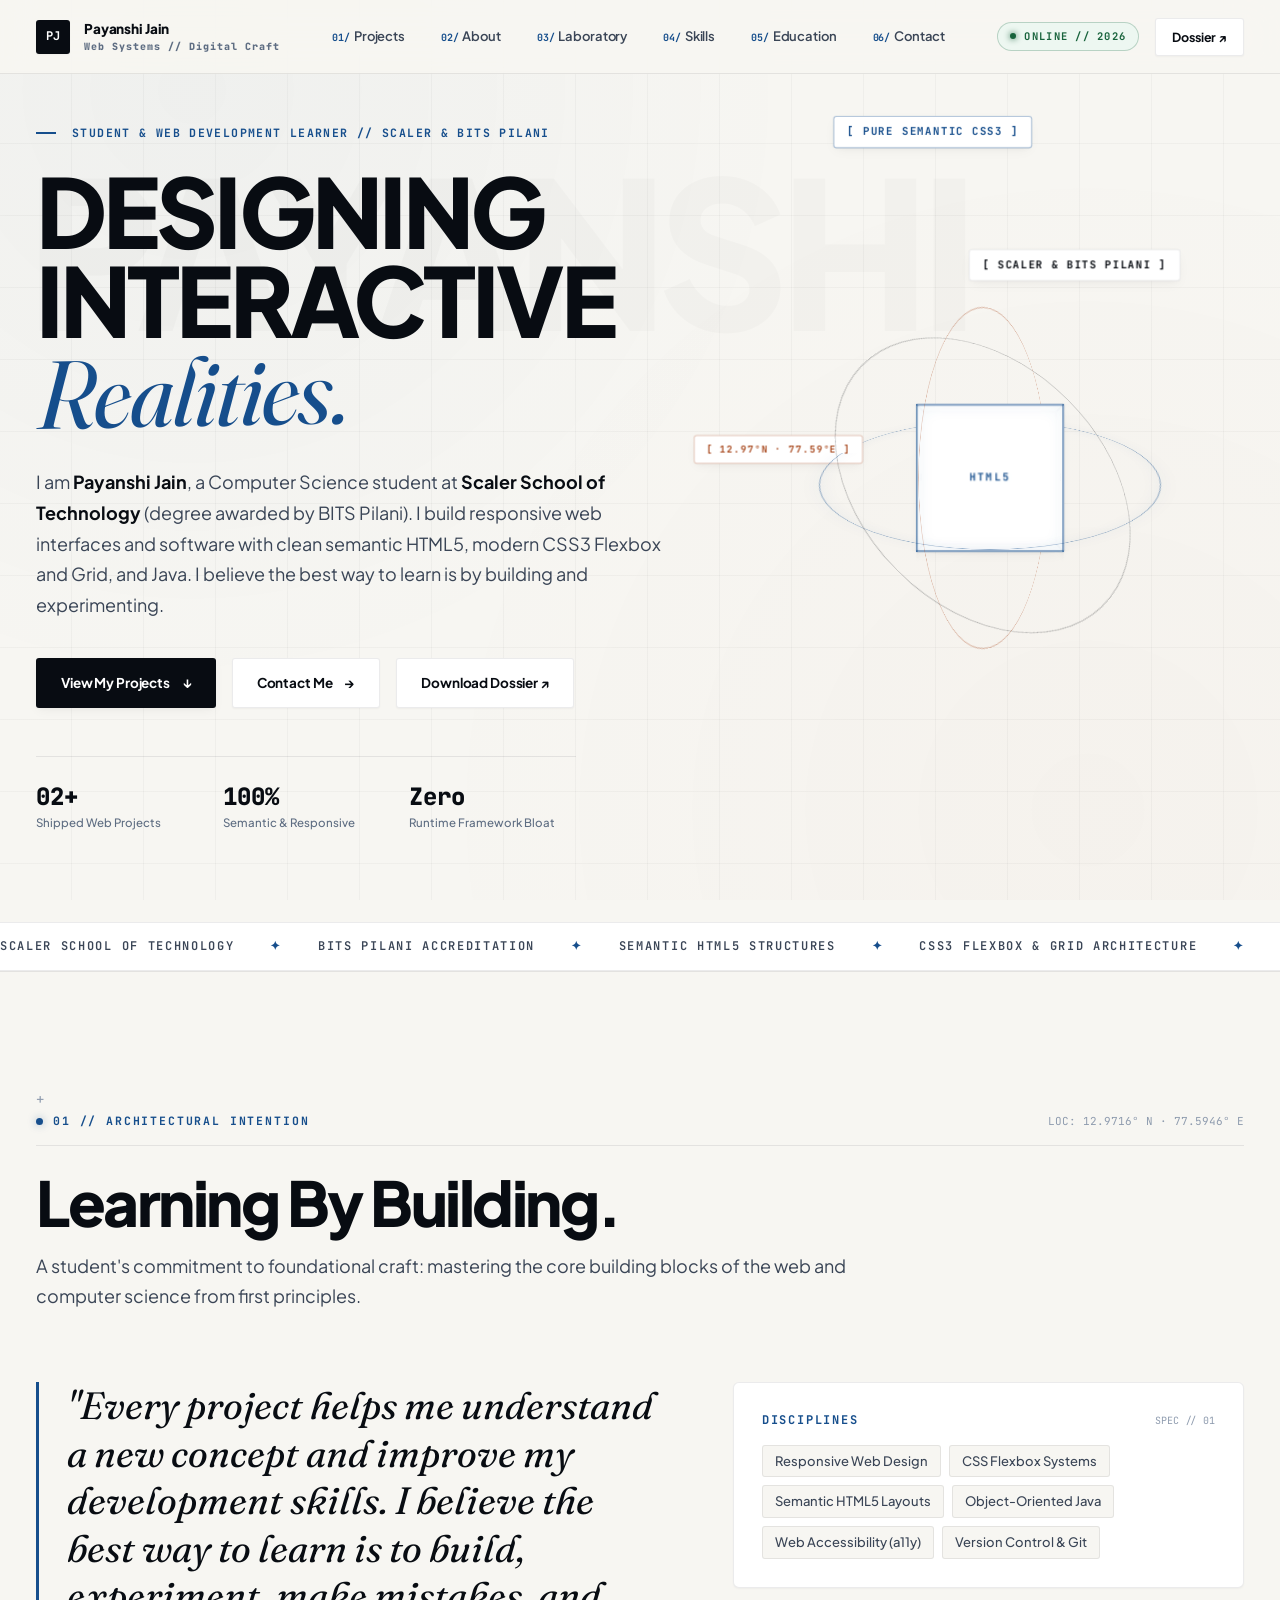
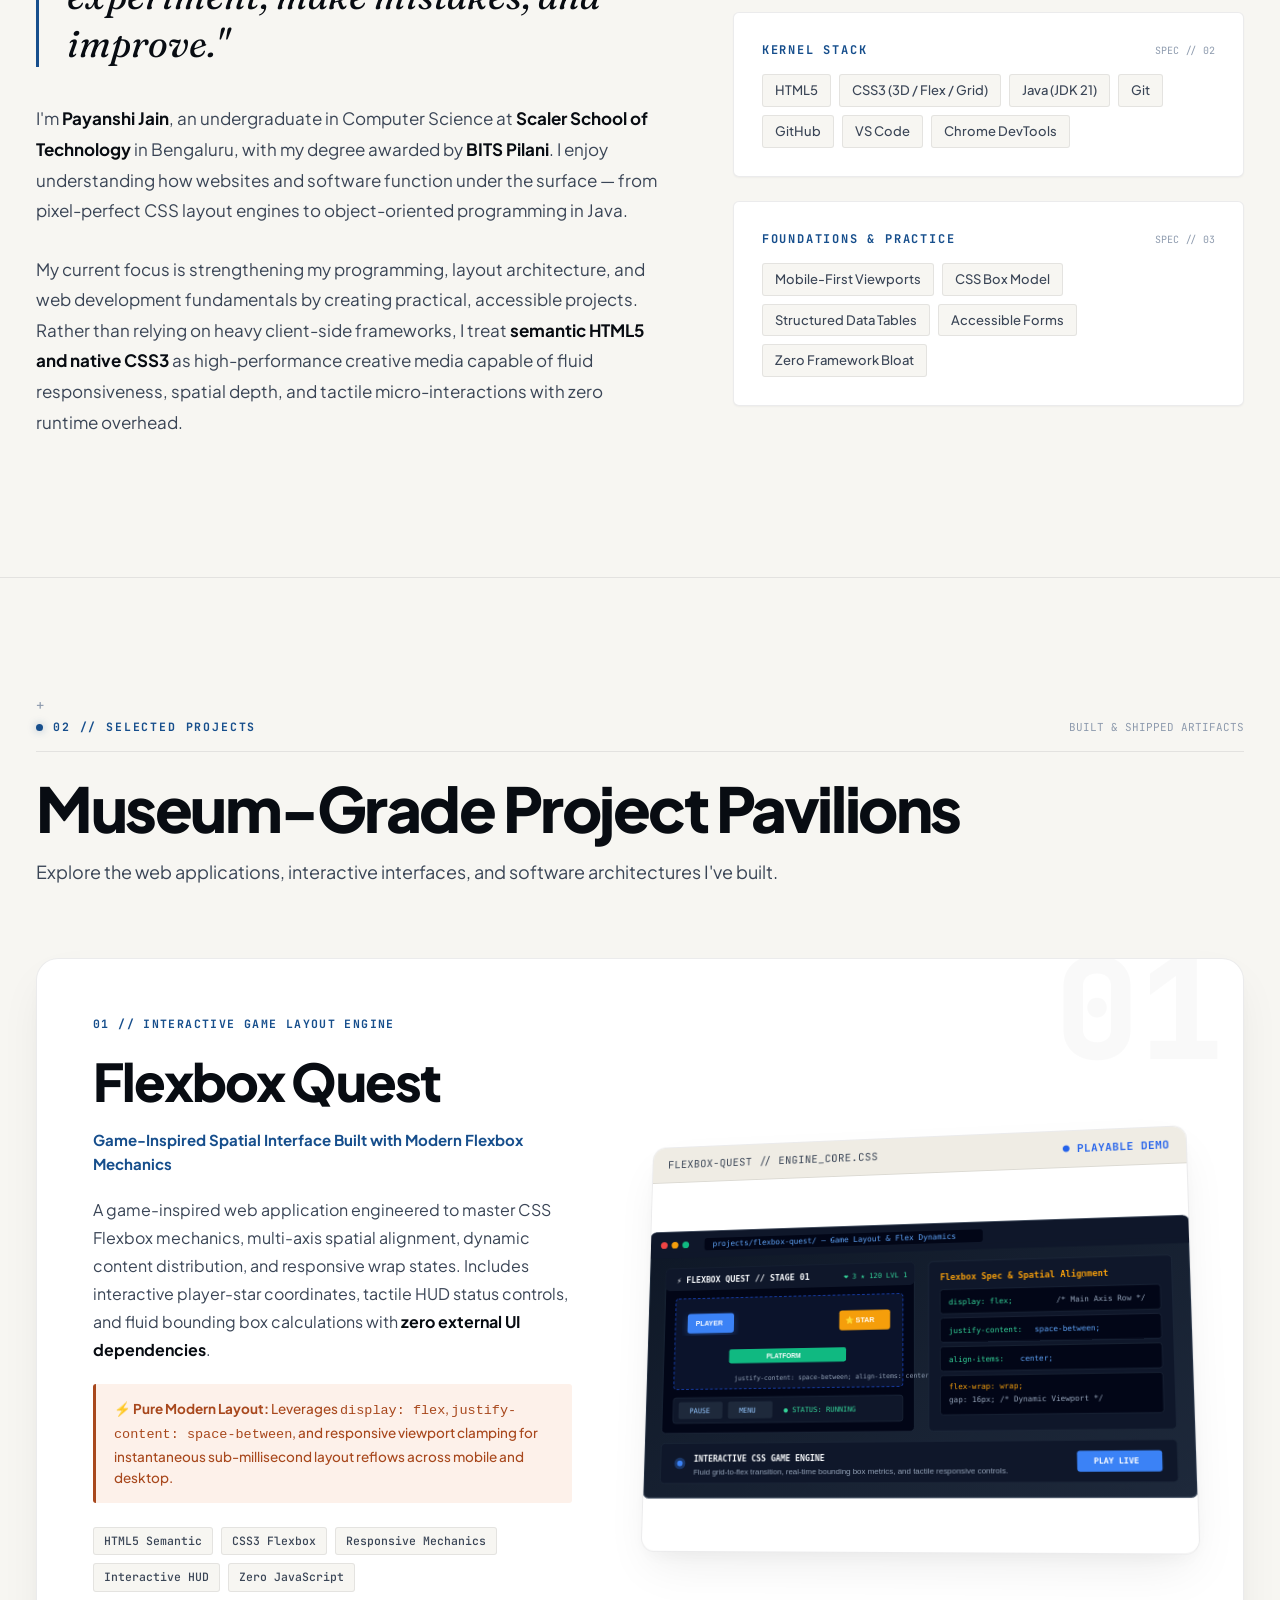
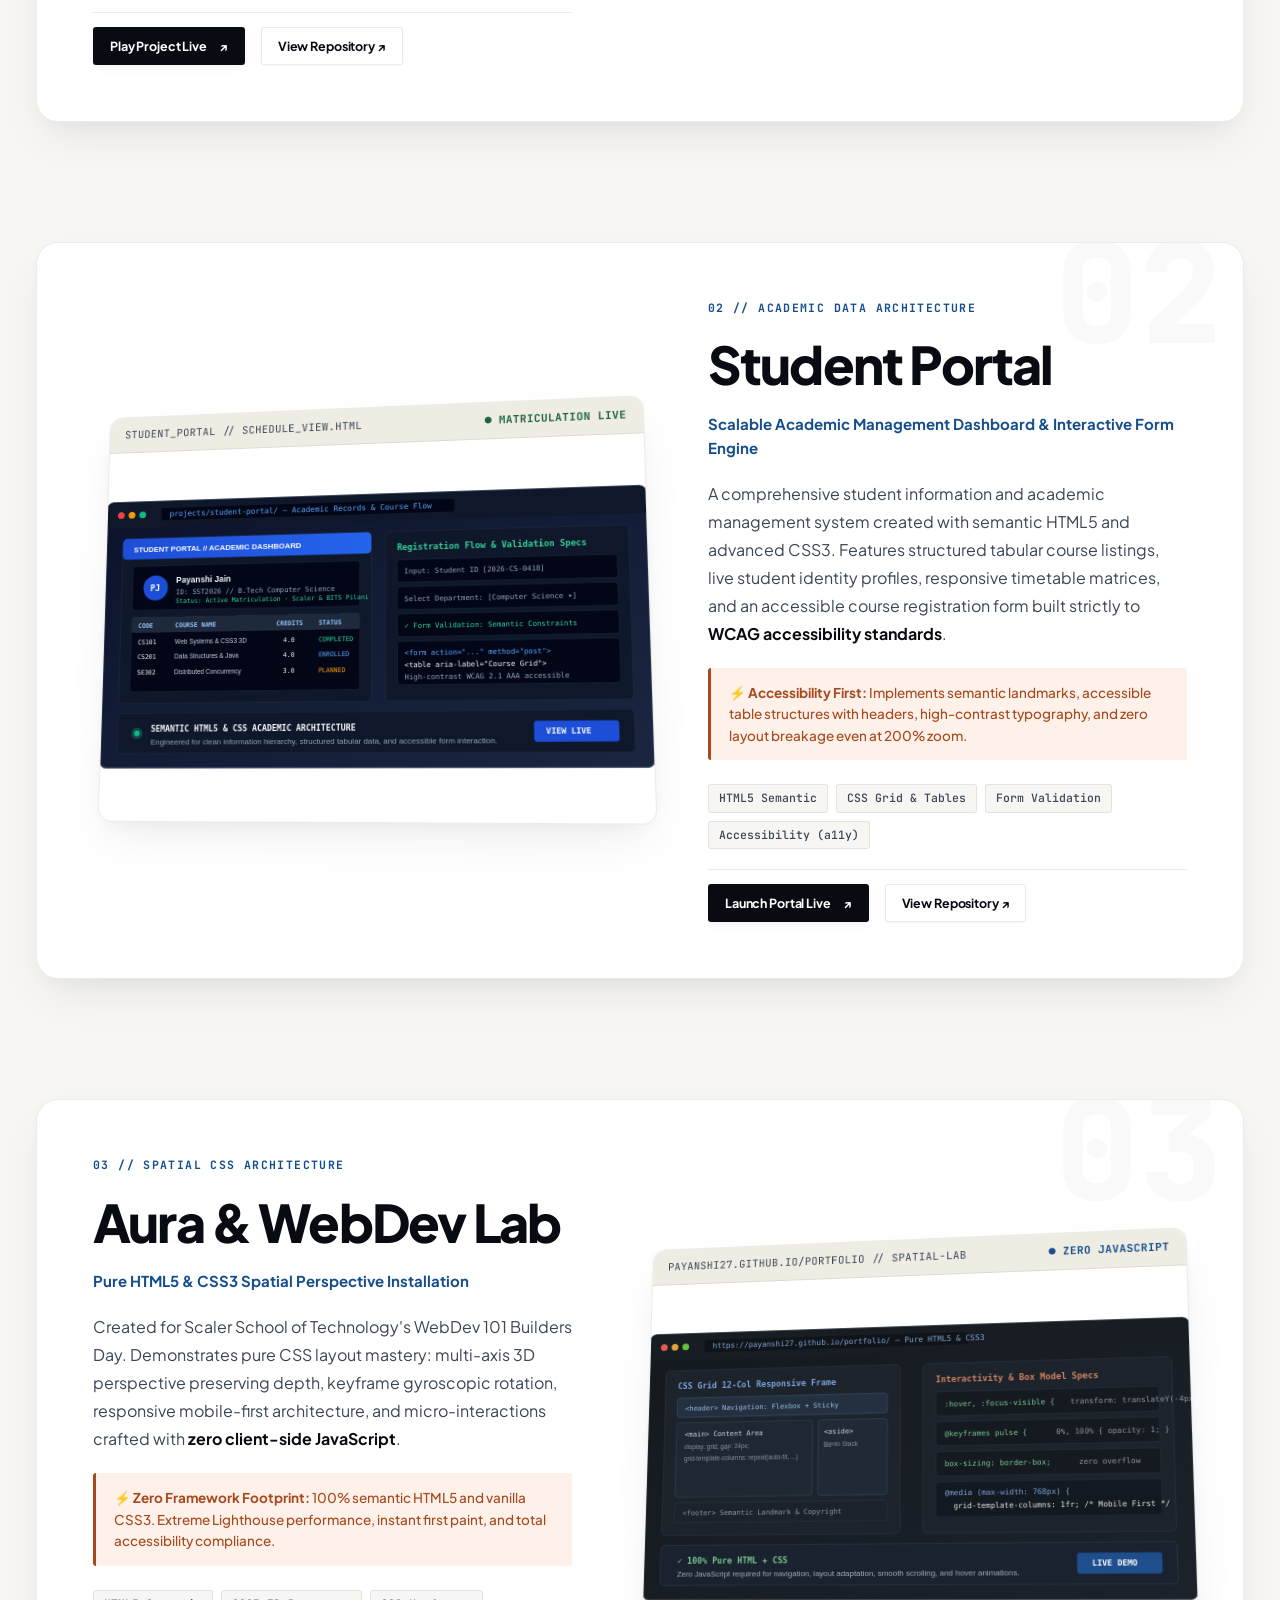
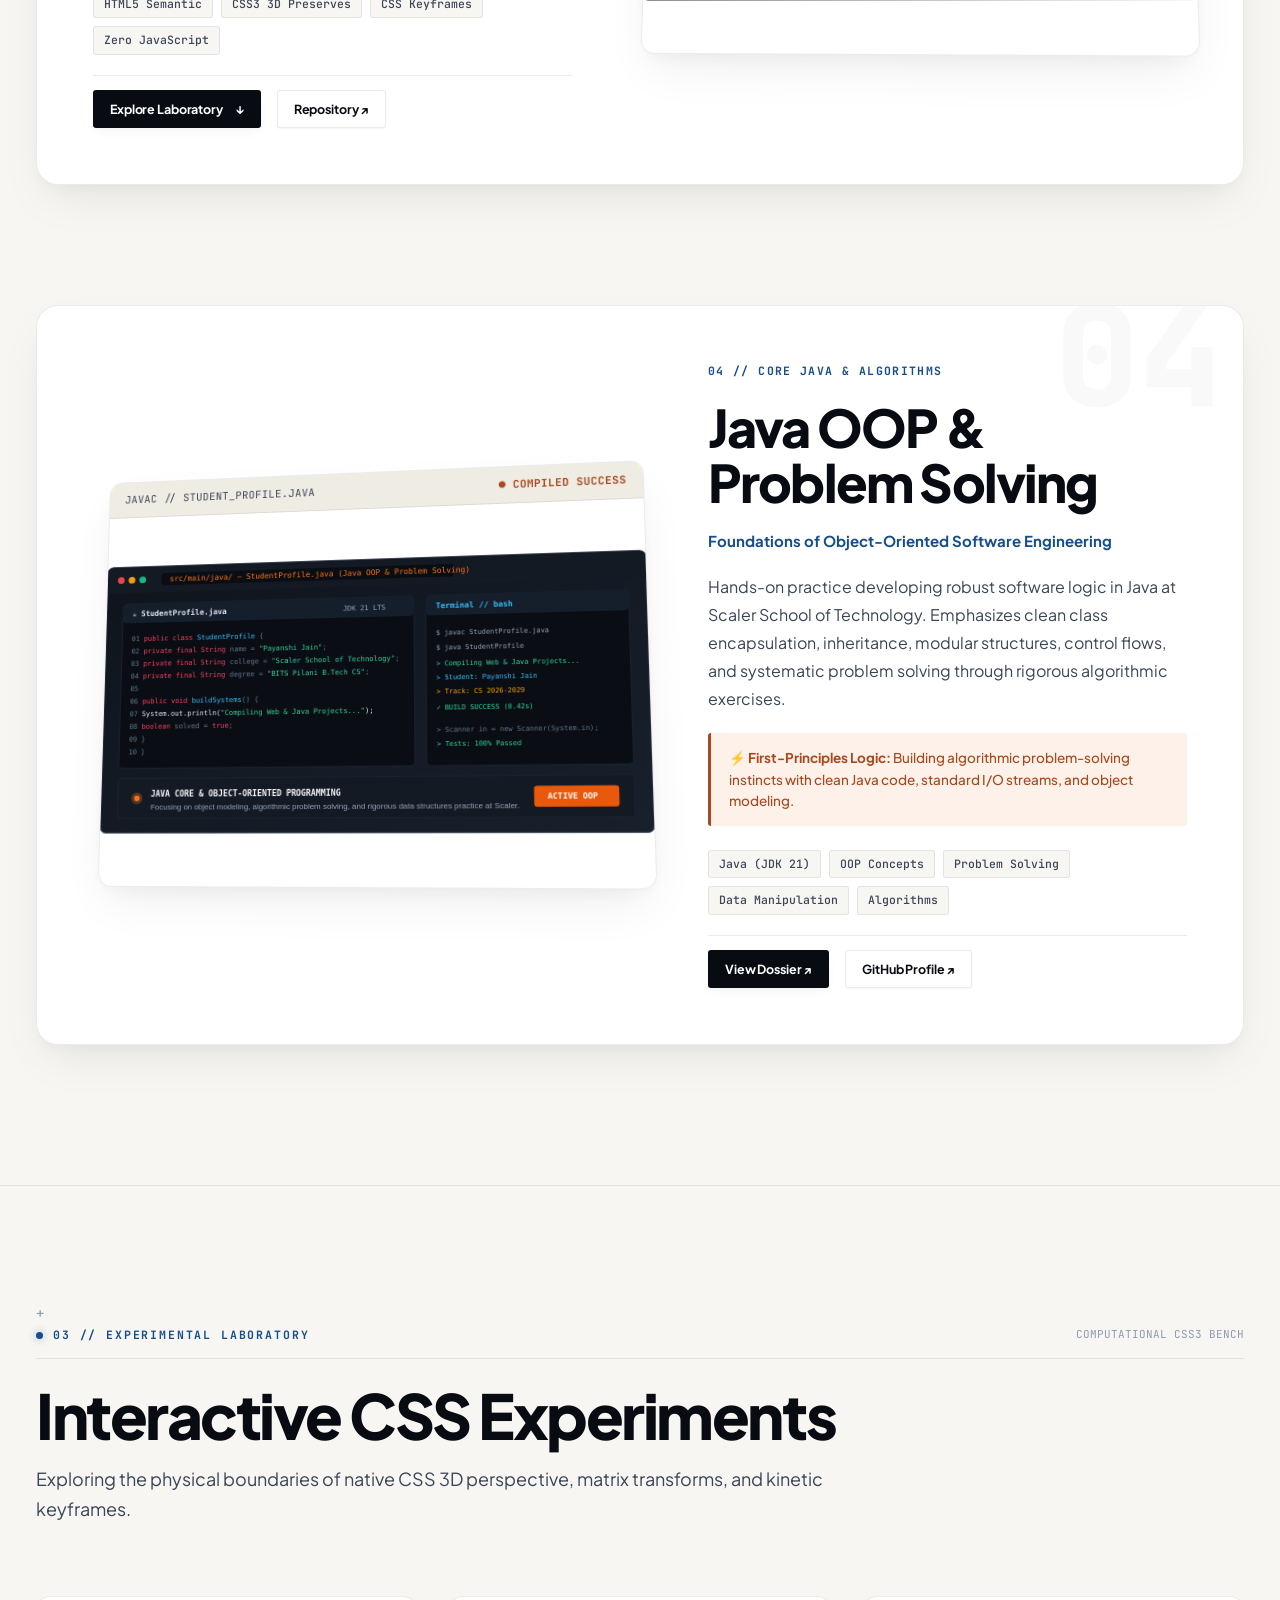
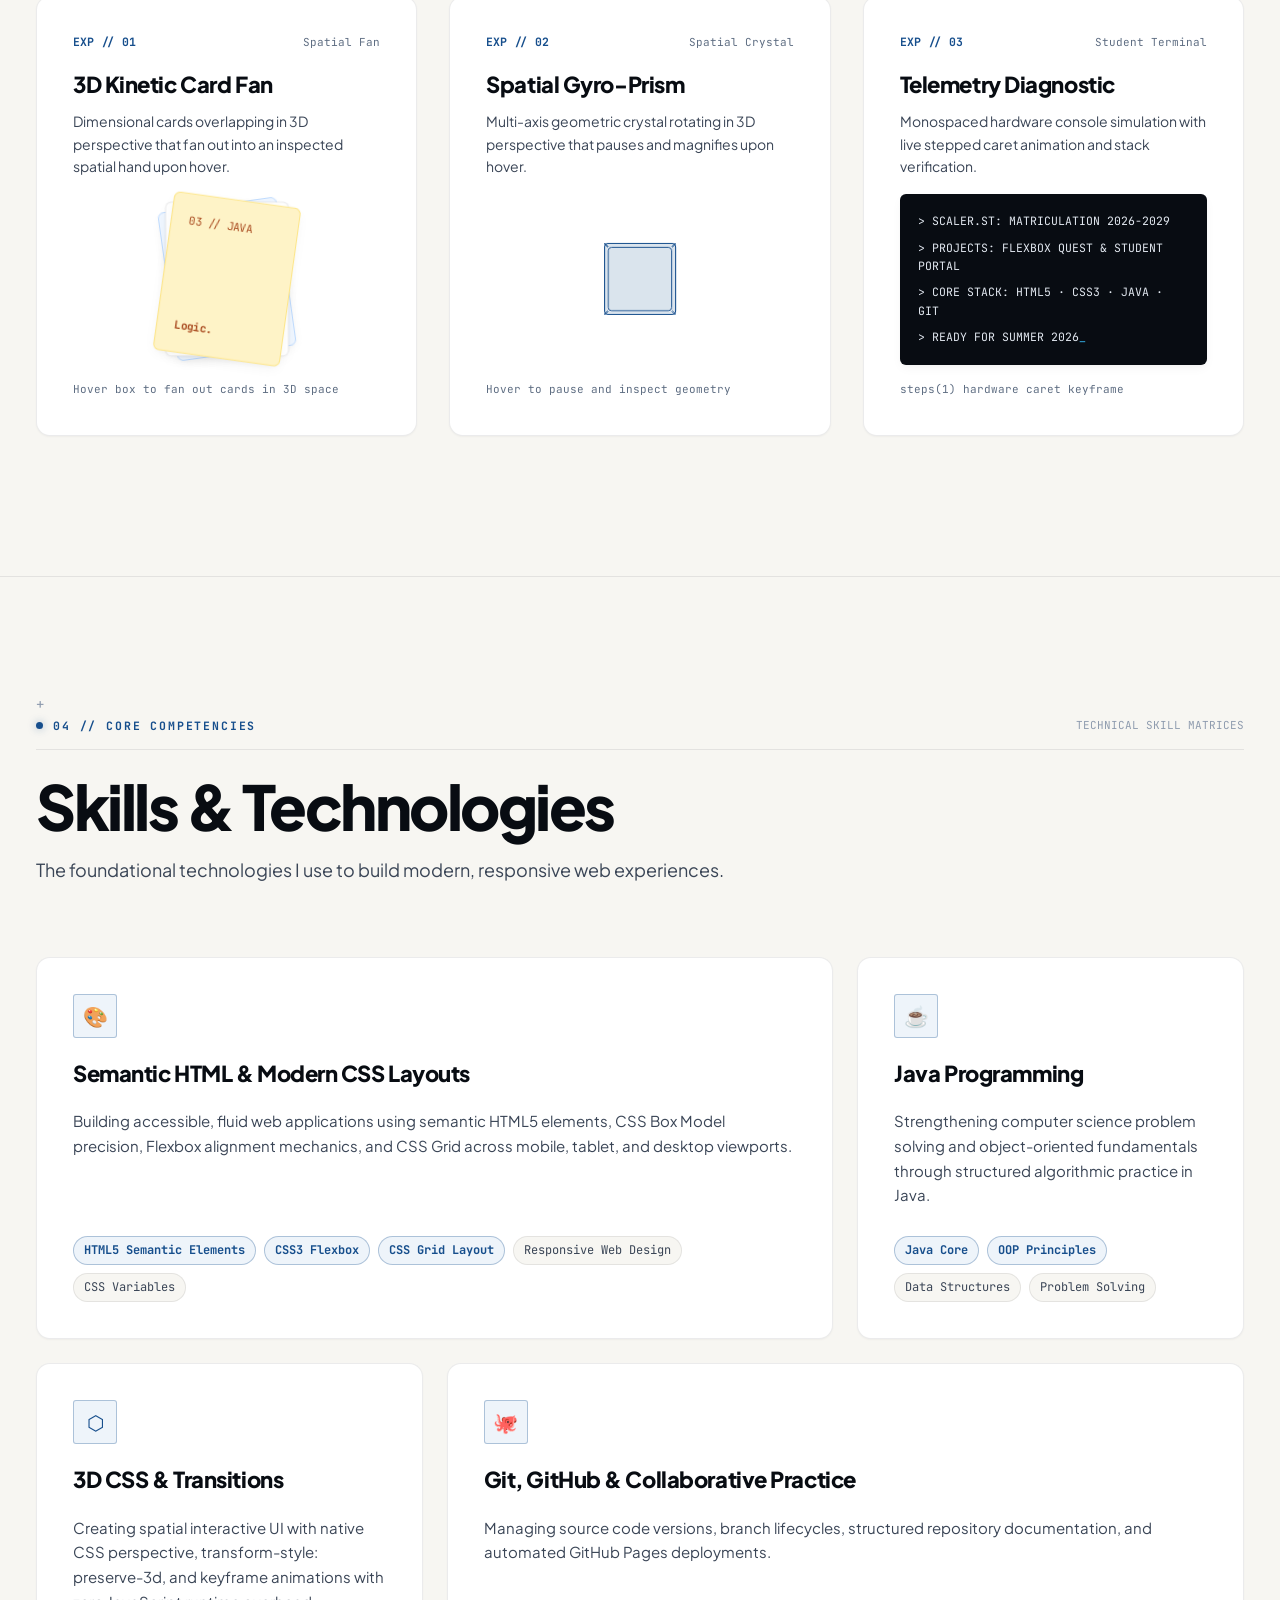
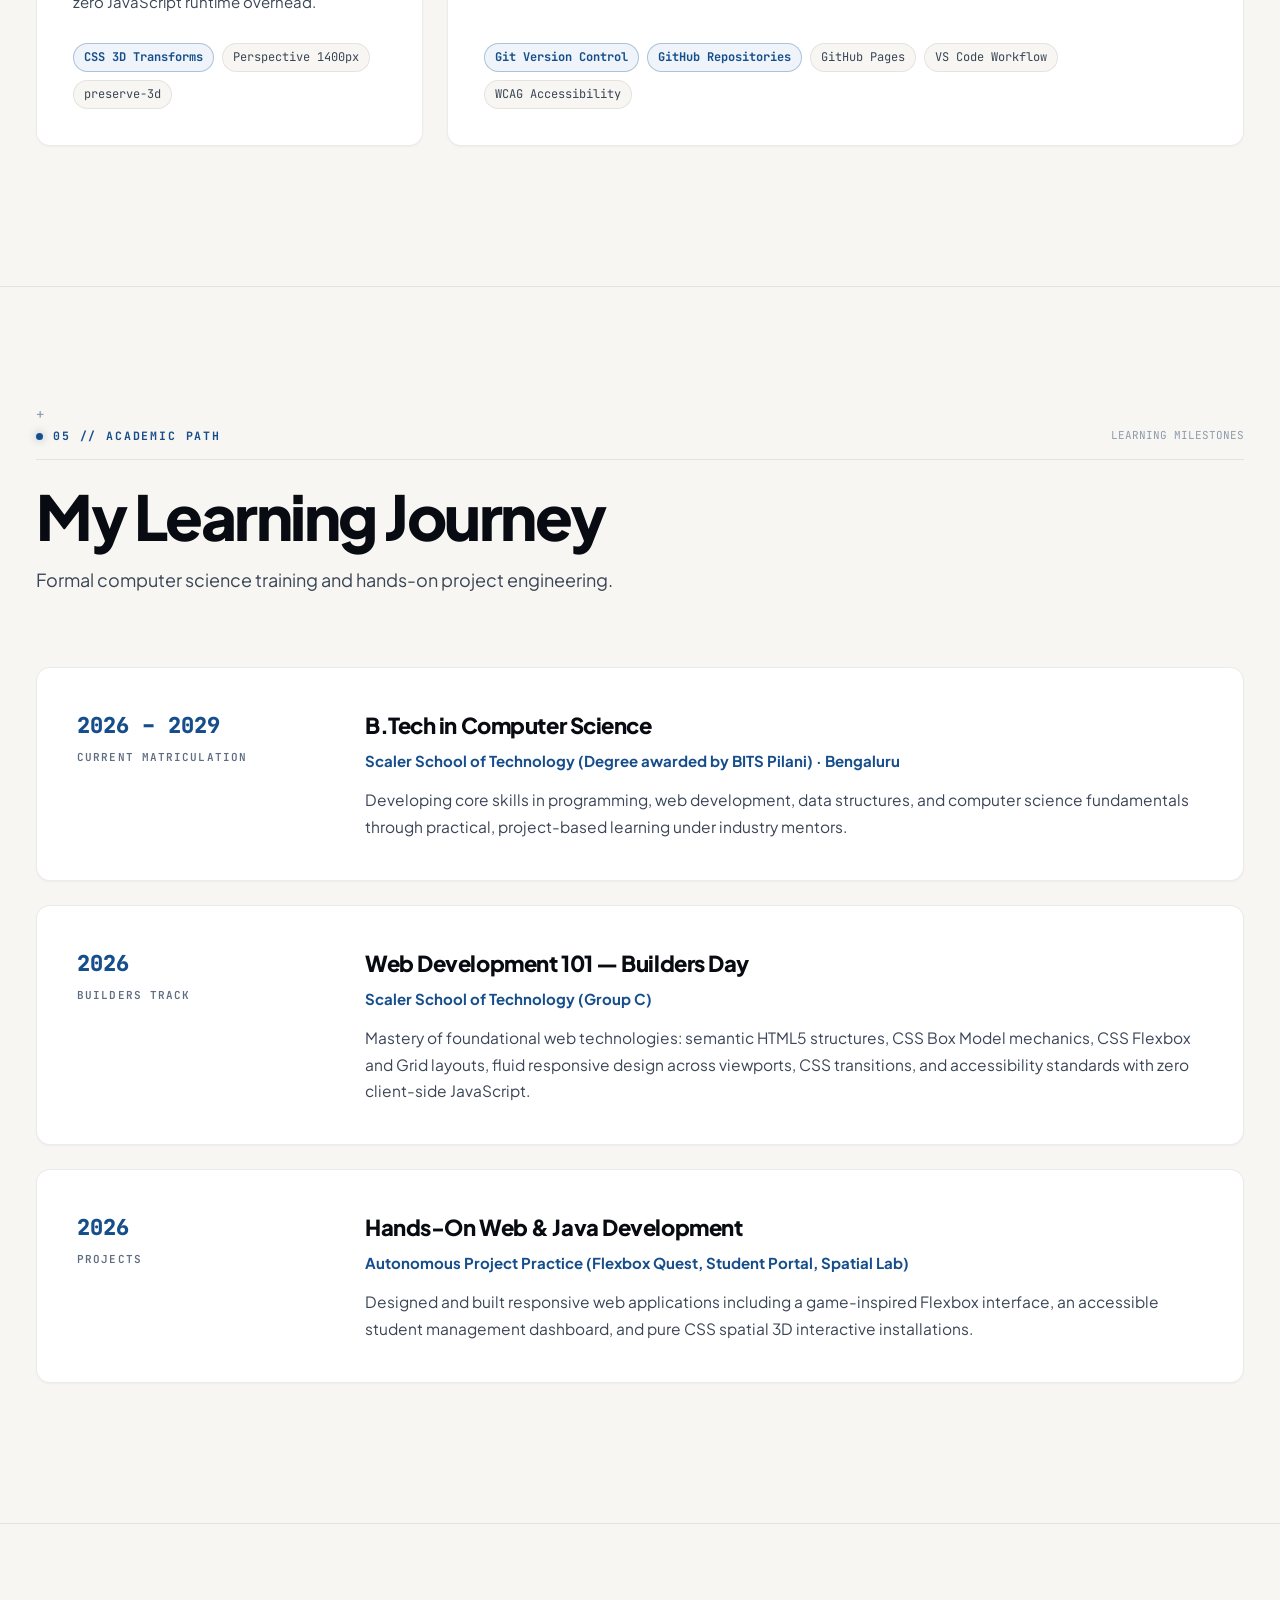
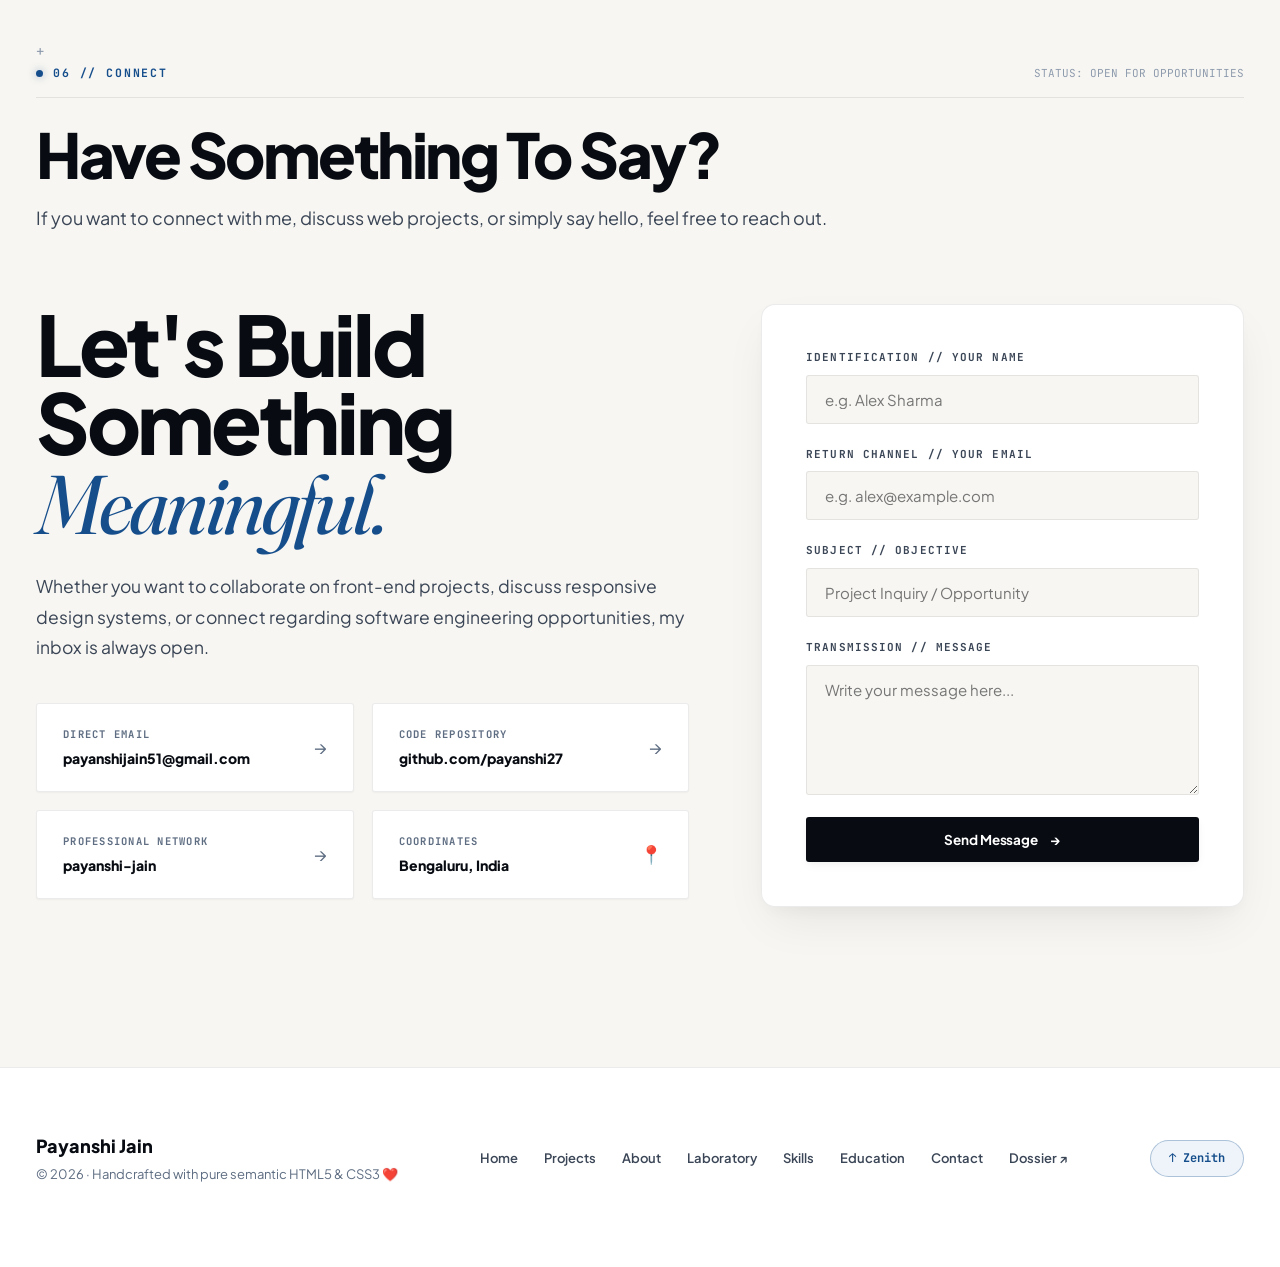
==== commit 0413563d: "refactor: personalize portfolio with authentic projects, coursework, and skills for Payanshi Jain" ====
--- a/index.html
+++ b/index.html
@@ -3,9 +3,9 @@
 <head>
   <meta charset="UTF-8">
   <meta name="viewport" content="width=device-width, initial-scale=1.0">
-  <meta name="description" content="Payanshi Jain — Digital Craft &amp; Systems Architecture 2026. B.Tech Computer Science at Scaler School of Technology (BITS Pilani). Pure semantic HTML5 &amp; advanced CSS3 spatial perspective.">
+  <meta name="description" content="Payanshi Jain — Digital Craft &amp; Web Systems 2026. B.Tech Computer Science at Scaler School of Technology (BITS Pilani). Pure semantic HTML5 &amp; advanced CSS3 spatial perspective.">
   <meta name="author" content="Payanshi Jain">
-  <title>Payanshi Jain — Digital Craft &amp; Systems Architecture</title>
+  <title>Payanshi Jain — Digital Craft &amp; Web Systems</title>
   <link rel="stylesheet" href="style.css">
   <link rel="icon" href="data:image/svg+xml,<svg xmlns='http://www.w3.org/2000/svg' viewBox='0 0 100 100'><rect width='100' height='100' rx='20' fill='%23080C12'/><text y='.72em' x='20' font-size='62' font-family='sans-serif' font-weight='800' fill='%23FFFFFF'>PJ</text></svg>">
 </head>
@@ -20,7 +20,7 @@
         <div class="brand-monogram" aria-hidden="true">PJ</div>
         <div class="brand-meta">
           <span class="brand-name">Payanshi Jain</span>
-          <span class="brand-spec">Systems // Digital Craft</span>
+          <span class="brand-spec">Web Systems // Digital Craft</span>
         </div>
       </a>
 
@@ -29,12 +29,12 @@
 
       <!-- Navigation Menu -->
       <nav class="nav-menu" aria-label="Main Navigation">
-        <a href="#work" class="nav-menu-link"><span class="num-prefix">01/</span>Systems</a>
-        <a href="#manifesto" class="nav-menu-link"><span class="num-prefix">02/</span>Manifesto</a>
+        <a href="#work" class="nav-menu-link"><span class="num-prefix">01/</span>Projects</a>
+        <a href="#manifesto" class="nav-menu-link"><span class="num-prefix">02/</span>About</a>
         <a href="#laboratory" class="nav-menu-link"><span class="num-prefix">03/</span>Laboratory</a>
-        <a href="#capabilities" class="nav-menu-link"><span class="num-prefix">04/</span>Matrices</a>
-        <a href="#dossier" class="nav-menu-link"><span class="num-prefix">05/</span>Dossier</a>
-        <a href="#transmission" class="nav-menu-link"><span class="num-prefix">06/</span>Transmit</a>
+        <a href="#capabilities" class="nav-menu-link"><span class="num-prefix">04/</span>Skills</a>
+        <a href="#dossier" class="nav-menu-link"><span class="num-prefix">05/</span>Education</a>
+        <a href="#transmission" class="nav-menu-link"><span class="num-prefix">06/</span>Contact</a>
       </nav>
 
       <div class="nav-actions">
@@ -68,29 +68,29 @@
       <div class="canvas-frame hero-layout-grid">
         <div class="hero-typography-block">
           <div class="hero-meta-strip">
-            <span>Independent Monograph // 2026.04 · Scaler &amp; BITS Pilani</span>
+            <span>Student &amp; Web Development Learner // Scaler &amp; BITS Pilani</span>
           </div>
 
           <h1 class="hero-monument-title">
             Designing<br>
-            Digital<br>
+            Interactive<br>
             <span class="editorial-italic">Realities.</span>
           </h1>
 
           <p class="hero-manifesto-text">
             I am <strong>Payanshi Jain</strong>, a Computer Science student at
-            <strong>Scaler School of Technology</strong> (BITS Pilani).
-            I build systems and spatial interfaces engineered to hold under adversarial conditions:
-            mid-write power loss, concurrent state collisions, and high-performance responsive viewports.
+            <strong>Scaler School of Technology</strong> (degree awarded by BITS Pilani).
+            I build responsive web interfaces and software with clean semantic HTML5,
+            modern CSS3 Flexbox and Grid, and Java. I believe the best way to learn is by building and experimenting.
           </p>
 
           <div class="hero-cta-cluster">
             <a href="#work" class="btn btn-primary">
-              <span>Explore Pavilions</span>
+              <span>View My Projects</span>
               <span>↓</span>
             </a>
             <a href="#transmission" class="btn btn-secondary">
-              <span>Transmit Message</span>
+              <span>Contact Me</span>
               <span>→</span>
             </a>
             <a href="./resume.pdf" class="btn btn-secondary" target="_blank" rel="noopener">
@@ -101,16 +101,16 @@
           <!-- Micro-Metrics Telemetry Band -->
           <div class="hero-telemetry-band">
             <div class="telemetry-item">
-              <span class="telemetry-val">04+</span>
-              <span class="telemetry-label">Production Systems</span>
-            </div>
-            <div class="telemetry-item">
-              <span class="telemetry-val">170+</span>
-              <span class="telemetry-label">Crash Invariants Replayed</span>
+              <span class="telemetry-val">02+</span>
+              <span class="telemetry-label">Shipped Web Projects</span>
             </div>
             <div class="telemetry-item">
               <span class="telemetry-val">100%</span>
-              <span class="telemetry-label">Durability Contract Verified</span>
+              <span class="telemetry-label">Semantic &amp; Responsive</span>
+            </div>
+            <div class="telemetry-item">
+              <span class="telemetry-val">Zero</span>
+              <span class="telemetry-label">Runtime Framework Bloat</span>
             </div>
           </div>
         </div>
@@ -125,18 +125,18 @@
 
             <!-- Central 3D Faceted Crystal Cube -->
             <div class="armillary-crystal-cube">
-              <div class="crystal-facet facet-front">DURABLE</div>
-              <div class="crystal-facet facet-back">WAL // SYNC</div>
-              <div class="crystal-facet facet-right">CONCURRENCY</div>
-              <div class="crystal-facet facet-left">SPATIAL 3D</div>
-              <div class="crystal-facet facet-top">HTML5 / CSS3</div>
+              <div class="crystal-facet facet-front">HTML5</div>
+              <div class="crystal-facet facet-back">CSS3 3D</div>
+              <div class="crystal-facet facet-right">FLEXBOX</div>
+              <div class="crystal-facet facet-left">JAVA CORE</div>
+              <div class="crystal-facet facet-top">RESPONSIVE</div>
               <div class="crystal-facet facet-bottom">ZERO JS</div>
             </div>
 
             <!-- Orbiting 3D Telemetry Satellites -->
-            <div class="orbit-chip chip-pos-1">[ WAL: DURABLE COMMIT ]</div>
+            <div class="orbit-chip chip-pos-1">[ SCALER &amp; BITS PILANI ]</div>
             <div class="orbit-chip chip-pos-2">[ 12.97°N · 77.59°E ]</div>
-            <div class="orbit-chip chip-pos-3">[ PERSPECTIVE 1400PX ]</div>
+            <div class="orbit-chip chip-pos-3">[ PURE SEMANTIC CSS3 ]</div>
           </div>
         </div>
       </div>
@@ -152,17 +152,19 @@
           <span class="marquee-bullet">✦</span>
           <span>BITS PILANI ACCREDITATION</span>
           <span class="marquee-bullet">✦</span>
-          <span>WRITE-AHEAD LOG DURABILITY</span>
-          <span class="marquee-bullet">✦</span>
-          <span>ATOMIC FINDONEANDUPDATE LOCKS</span>
-          <span class="marquee-bullet">✦</span>
-          <span>FLEXBOX &amp; GRID SPATIAL MATRICES</span>
-          <span class="marquee-bullet">✦</span>
-          <span>100% PURE HTML5 &amp; CSS3</span>
+          <span>SEMANTIC HTML5 STRUCTURES</span>
+          <span class="marquee-bullet">✦</span>
+          <span>CSS3 FLEXBOX &amp; GRID ARCHITECTURE</span>
+          <span class="marquee-bullet">✦</span>
+          <span>JAVA PROGRAMMING &amp; OOP</span>
+          <span class="marquee-bullet">✦</span>
+          <span>PURE VANILLA CSS</span>
           <span class="marquee-bullet">✦</span>
           <span>ZERO JAVASCRIPT RUNTIME</span>
           <span class="marquee-bullet">✦</span>
-          <span>170+ RECOVERY SCENARIOS PASSED</span>
+          <span>RESPONSIVE VIEWPORT DESIGN</span>
+          <span class="marquee-bullet">✦</span>
+          <span>GIT &amp; GITHUB WORKFLOW</span>
           <span class="marquee-bullet">✦</span>
         </div>
         <div class="marquee-content">
@@ -170,17 +172,19 @@
           <span class="marquee-bullet">✦</span>
           <span>BITS PILANI ACCREDITATION</span>
           <span class="marquee-bullet">✦</span>
-          <span>WRITE-AHEAD LOG DURABILITY</span>
-          <span class="marquee-bullet">✦</span>
-          <span>ATOMIC FINDONEANDUPDATE LOCKS</span>
-          <span class="marquee-bullet">✦</span>
-          <span>FLEXBOX &amp; GRID SPATIAL MATRICES</span>
-          <span class="marquee-bullet">✦</span>
-          <span>100% PURE HTML5 &amp; CSS3</span>
+          <span>SEMANTIC HTML5 STRUCTURES</span>
+          <span class="marquee-bullet">✦</span>
+          <span>CSS3 FLEXBOX &amp; GRID ARCHITECTURE</span>
+          <span class="marquee-bullet">✦</span>
+          <span>JAVA PROGRAMMING &amp; OOP</span>
+          <span class="marquee-bullet">✦</span>
+          <span>PURE VANILLA CSS</span>
           <span class="marquee-bullet">✦</span>
           <span>ZERO JAVASCRIPT RUNTIME</span>
           <span class="marquee-bullet">✦</span>
-          <span>170+ RECOVERY SCENARIOS PASSED</span>
+          <span>RESPONSIVE VIEWPORT DESIGN</span>
+          <span class="marquee-bullet">✦</span>
+          <span>GIT &amp; GITHUB WORKFLOW</span>
           <span class="marquee-bullet">✦</span>
         </div>
       </div>
@@ -196,29 +200,30 @@
             <span class="landmark-index">01 // Architectural Intention</span>
             <span class="landmark-coords">LOC: 12.9716° N · 77.5946° E</span>
           </div>
-          <h2 class="landmark-headline">Engineered With Intention.</h2>
+          <h2 class="landmark-headline">Learning By Building.</h2>
           <p class="landmark-subtitle">
-            A declaration of software resilience: building architectures that endure when reality departs from the happy path.
+            A student's commitment to foundational craft: mastering the core building blocks of the web and computer science from first principles.
           </p>
         </div>
 
         <div class="manifesto-grid">
           <div class="manifesto-editorial-col">
             <blockquote class="manifesto-callout-quote">
-              "We do not build for the happy path. We build for the crash mid-write, the concurrent tap, and the unannounced power interruption."
+              "Every project helps me understand a new concept and improve my development skills. I believe the best way to learn is to build, experiment, make mistakes, and improve."
             </blockquote>
 
             <p class="manifesto-body-text">
-              I am an undergraduate in Computer Science at <strong>Scaler School of Technology</strong> in Bengaluru,
-              with my degree awarded by <strong>BITS Pilani</strong>. My methodology centers on identifying the edge cases
-              in systems infrastructure and frontend viewports before they trigger production failure.
+              I'm <strong>Payanshi Jain</strong>, an undergraduate in Computer Science at
+              <strong>Scaler School of Technology</strong> in Bengaluru, with my degree awarded by
+              <strong>BITS Pilani</strong>. I enjoy understanding how websites and software function
+              under the surface — from pixel-perfect CSS layout engines to object-oriented programming in Java.
             </p>
 
             <p class="manifesto-body-text">
-              On the user interface frontier, I treat <strong>accessibility and layout integrity as non-negotiable structural requirements</strong>.
-              A design system that collapses at 200% zoom or that relies on heavy script runtimes to establish spatial depth
-              fails the engineering mandate. This entire portfolio proves that profound 3D perspective, responsive typography,
-              and tactile micro-interactions can be forged using <strong>semantic HTML5 and advanced CSS3 alone</strong>.
+              My current focus is strengthening my programming, layout architecture, and web development
+              fundamentals by creating practical, accessible projects. Rather than relying on heavy client-side
+              frameworks, I treat <strong>semantic HTML5 and native CSS3</strong> as high-performance creative media
+              capable of fluid responsiveness, spatial depth, and tactile micro-interactions with zero runtime overhead.
             </p>
           </div>
 
@@ -230,12 +235,12 @@
                 <span class="matrix-id">SPEC // 01</span>
               </div>
               <div class="matrix-chips-flow">
-                <span class="matrix-chip">Systems Durability</span>
-                <span class="matrix-chip">Distributed Edge Cases</span>
-                <span class="matrix-chip">UI Engineering</span>
-                <span class="matrix-chip">3D Spatial CSS</span>
+                <span class="matrix-chip">Responsive Web Design</span>
+                <span class="matrix-chip">CSS Flexbox Systems</span>
+                <span class="matrix-chip">Semantic HTML5 Layouts</span>
+                <span class="matrix-chip">Object-Oriented Java</span>
                 <span class="matrix-chip">Web Accessibility (a11y)</span>
-                <span class="matrix-chip">Concurrency Testing</span>
+                <span class="matrix-chip">Version Control &amp; Git</span>
               </div>
             </article>
 
@@ -245,28 +250,27 @@
                 <span class="matrix-id">SPEC // 02</span>
               </div>
               <div class="matrix-chips-flow">
-                <span class="matrix-chip">Java</span>
-                <span class="matrix-chip">JavaScript (ES6+)</span>
-                <span class="matrix-chip">Go (Golang)</span>
-                <span class="matrix-chip">Node.js</span>
-                <span class="matrix-chip">WebSockets</span>
-                <span class="matrix-chip">MongoDB</span>
-                <span class="matrix-chip">HTML5 / CSS3 3D</span>
-                <span class="matrix-chip">POSIX / Linux</span>
+                <span class="matrix-chip">HTML5</span>
+                <span class="matrix-chip">CSS3 (3D / Flex / Grid)</span>
+                <span class="matrix-chip">Java (JDK 21)</span>
+                <span class="matrix-chip">Git</span>
+                <span class="matrix-chip">GitHub</span>
+                <span class="matrix-chip">VS Code</span>
+                <span class="matrix-chip">Chrome DevTools</span>
               </div>
             </article>
 
             <article class="spec-matrix-card">
               <div class="matrix-header">
-                <span class="matrix-title">Standards &amp; Proofs</span>
+                <span class="matrix-title">Foundations &amp; Practice</span>
                 <span class="matrix-id">SPEC // 03</span>
               </div>
               <div class="matrix-chips-flow">
-                <span class="matrix-chip">WAL Atomic Guarantees</span>
-                <span class="matrix-chip">VFS Crash Injection</span>
-                <span class="matrix-chip">WCAG 2.1 AAA a11y</span>
-                <span class="matrix-chip">Zero Client-Side JS</span>
-                <span class="matrix-chip">Pure Spatial 3D</span>
+                <span class="matrix-chip">Mobile-First Viewports</span>
+                <span class="matrix-chip">CSS Box Model</span>
+                <span class="matrix-chip">Structured Data Tables</span>
+                <span class="matrix-chip">Accessible Forms</span>
+                <span class="matrix-chip">Zero Framework Bloat</span>
               </div>
             </article>
           </div>
@@ -275,97 +279,30 @@
     </section>
 
     <!-- ======================================================================
-         05. EXHIBITION PAVILIONS (PROJECT SHOWCASE — NO BASIC CARDS)
+         05. EXHIBITION PAVILIONS (PROJECT SHOWCASE — REAL STUDENT WORK)
          ====================================================================== -->
     <section id="work">
       <div class="canvas-frame">
         <div class="gallery-landmark-header">
           <div class="landmark-tag-row">
-            <span class="landmark-index">02 // Selected Systems</span>
-            <span class="landmark-coords">6 PROVEN &amp; SHIPPED ARTIFACTS</span>
-          </div>
-          <h2 class="landmark-headline">Museum-Grade Systems Pavilions</h2>
+            <span class="landmark-index">02 // Selected Projects</span>
+            <span class="landmark-coords">BUILT &amp; SHIPPED ARTIFACTS</span>
+          </div>
+          <h2 class="landmark-headline">Museum-Grade Project Pavilions</h2>
           <p class="landmark-subtitle">
-            Each project is exhibited as a bespoke architectural installation backed by empirical verification.
+            Explore the web applications, interactive interfaces, and software architectures I've built.
           </p>
         </div>
 
         <div class="pavilions-gallery">
 
-          <!-- Pavilion 01: KIN -->
+          <!-- Pavilion 01: FLEXBOX QUEST -->
           <article class="pavilion-exhibit">
             <div class="pavilion-watermark-num" aria-hidden="true">01</div>
 
             <div class="pavilion-dossier">
               <div class="pavilion-header-tag">
-                <span>01 // REAL-TIME CONCURRENCY</span>
-              </div>
-
-              <h3 class="pavilion-title">Kin</h3>
-              <p class="pavilion-subtitle">Shared Medication Schedule for Family Caregivers</p>
-
-              <p class="pavilion-narrative">
-                A real-time care coordination web application built so two family members caring for the same relative
-                never give the same dose twice. Every client watching a care circle updates over a <strong>WebSocket</strong> the instant a dose is recorded.
-                When two requests land simultaneously, an atomic <code>findOneAndUpdate</code> ensures exactly one write wins and notifies the second caregiver.
-              </p>
-
-              <div class="pavilion-proof-banner">
-                ⚡ <strong>Verified Concurrency:</strong> Swapping the atomic update for a standard read-then-write fails race tests; restoring it cleanly passes against 5 simultaneous mobile taps.
-              </div>
-
-              <div class="pavilion-tech-stack">
-                <span class="pavilion-tag">React</span>
-                <span class="pavilion-tag">Node.js</span>
-                <span class="pavilion-tag">WebSockets</span>
-                <span class="pavilion-tag">MongoDB</span>
-                <span class="pavilion-tag">Vitest</span>
-                <span class="pavilion-tag">WCAG AAA a11y</span>
-              </div>
-
-              <div class="pavilion-actions">
-                <a href="https://github.com/payanshi27/portfolio" class="btn btn-primary btn-sm" target="_blank" rel="noopener">
-                  <span>View Repository</span>
-                  <span>↗</span>
-                </a>
-              </div>
-            </div>
-
-            <!-- Pavilion 01 3D Dual-Device Chamber (Phone A vs Phone B) -->
-            <div class="pavilion-stage" aria-label="Kin 3D Dual Device Chamber">
-              <div class="stage-dual-device">
-                <!-- Phone A (Committed Write) -->
-                <div class="dual-phone-main">
-                  <div class="device-chrome-head">
-                    <span>PHONE_A // WEBSOCKET SYNC</span>
-                    <span style="color:var(--accent-sage); font-weight:700;">● COMMITTED</span>
-                  </div>
-                  <img src="images/kin-preview.jpg" alt="Kin Care Coordination UI showing real-time medication logging" width="600" height="400" loading="lazy">
-                </div>
-
-                <!-- Phone B (Intercepted Race Conflict) -->
-                <div class="dual-phone-intercept">
-                  <div style="font-family:var(--font-technical); font-size:10px; color:var(--accent-terracotta); font-weight:700; margin-bottom:4px;">
-                    PHONE_B // SIMULTANEOUS TAP
-                  </div>
-                  <div style="font-size:16px; font-weight:800; color:var(--ink-black); margin-bottom:4px;">
-                    Conflict Prevented
-                  </div>
-                  <div style="font-size:12px; color:var(--ink-secondary); line-height:1.5;">
-                    Atomic lock intercepted second write · Zero double-dose risk confirmed
-                  </div>
-                </div>
-              </div>
-            </div>
-          </article>
-
-          <!-- Pavilion 02: FLEXBOX QUEST -->
-          <article class="pavilion-exhibit reverse-flow">
-            <div class="pavilion-watermark-num" aria-hidden="true">02</div>
-
-            <div class="pavilion-dossier">
-              <div class="pavilion-header-tag">
-                <span>02 // INTERACTIVE GAME LAYOUT ENGINE</span>
+                <span>01 // INTERACTIVE GAME LAYOUT ENGINE</span>
               </div>
 
               <h3 class="pavilion-title">Flexbox Quest</h3>
@@ -378,7 +315,7 @@
               </p>
 
               <div class="pavilion-proof-banner">
-                ⚡ <strong>Pure Modern Layout:</strong> Leverages <code>display: flex</code>, <code>justify-content: space-between</code>, and responsive viewport clamping for instantaneous sub-millisecond layout reflows across all viewports.
+                ⚡ <strong>Pure Modern Layout:</strong> Leverages <code>display: flex</code>, <code>justify-content: space-between</code>, and responsive viewport clamping for instantaneous sub-millisecond layout reflows across mobile and desktop.
               </div>
 
               <div class="pavilion-tech-stack">
@@ -395,30 +332,30 @@
                   <span>↗</span>
                 </a>
                 <a href="https://github.com/payanshi27/portfolio" class="btn btn-secondary btn-sm" target="_blank" rel="noopener">
-                  <span>Repository ↗</span>
+                  <span>View Repository ↗</span>
                 </a>
               </div>
             </div>
 
-            <!-- Pavilion 02 Stage: SVG Device Chassis -->
+            <!-- Pavilion 01 Stage: SVG Device Chassis -->
             <div class="pavilion-stage" aria-label="Flexbox Quest Game Interface Chassis">
               <div class="stage-rackmount-chassis">
                 <div class="device-chrome-head">
                   <span>FLEXBOX-QUEST // ENGINE_CORE.CSS</span>
-                  <span style="color:var(--accent-cobalt-light); font-weight:700;">● INTERACTIVE ACTIVE</span>
+                  <span style="color:var(--accent-cobalt-light); font-weight:700;">● PLAYABLE DEMO</span>
                 </div>
                 <img src="images/flexbox-preview.svg" alt="Flexbox Quest Game Engine and Layout Preview" width="760" height="380" loading="lazy">
               </div>
             </div>
           </article>
 
-          <!-- Pavilion 03: STUDENT PORTAL -->
-          <article class="pavilion-exhibit">
-            <div class="pavilion-watermark-num" aria-hidden="true">03</div>
+          <!-- Pavilion 02: STUDENT PORTAL -->
+          <article class="pavilion-exhibit reverse-flow">
+            <div class="pavilion-watermark-num" aria-hidden="true">02</div>
 
             <div class="pavilion-dossier">
               <div class="pavilion-header-tag">
-                <span>03 // ACADEMIC DATA ARCHITECTURE</span>
+                <span>02 // ACADEMIC DATA ARCHITECTURE</span>
               </div>
 
               <h3 class="pavilion-title">Student Portal</h3>
@@ -447,12 +384,12 @@
                   <span>↗</span>
                 </a>
                 <a href="https://github.com/payanshi27/portfolio" class="btn btn-secondary btn-sm" target="_blank" rel="noopener">
-                  <span>Repository ↗</span>
+                  <span>View Repository ↗</span>
                 </a>
               </div>
             </div>
 
-            <!-- Pavilion 03 Stage: SVG Device Chassis -->
+            <!-- Pavilion 02 Stage: SVG Device Chassis -->
             <div class="pavilion-stage" aria-label="Student Portal Academic Dashboard Chassis">
               <div class="stage-rackmount-chassis">
                 <div class="device-chrome-head">
@@ -464,120 +401,16 @@
             </div>
           </article>
 
-          <!-- Pavilion 04: STOW -->
-          <article class="pavilion-exhibit reverse-flow">
-            <div class="pavilion-watermark-num" aria-hidden="true">04</div>
+          <!-- Pavilion 03: WEB DEV COMPONENT LAB -->
+          <article class="pavilion-exhibit">
+            <div class="pavilion-watermark-num" aria-hidden="true">03</div>
 
             <div class="pavilion-dossier">
               <div class="pavilion-header-tag">
-                <span>04 // STORAGE &amp; FAULT INJECTION</span>
-              </div>
-
-              <h3 class="pavilion-title">Stow</h3>
-              <p class="pavilion-subtitle">Embedded Key-Value Store Tested by Simulated Power Loss</p>
-
-              <p class="pavilion-narrative">
-                An embedded key-value storage engine in Go utilizing a Write-Ahead Log (WAL) and memory table.
-                Because power cuts cannot be scheduled on demand with physical disks, Stow sits behind an instrumented
-                VFS mock that forces simulated crashes at <strong>every single durability-relevant operation</strong>.
-              </p>
-
-              <div class="pavilion-proof-banner">
-                ⚡ <strong>Exhaustive Failure Injection:</strong> 43 crash points tested against clean crashes and three torn-write variants (~170 recovery scenarios per suite run), enforcing atomic commit durability.
-              </div>
-
-              <div class="pavilion-tech-stack">
-                <span class="pavilion-tag">Go</span>
-                <span class="pavilion-tag">Write-Ahead Log</span>
-                <span class="pavilion-tag">Memtable</span>
-                <span class="pavilion-tag">VFS Mock</span>
-                <span class="pavilion-tag">Crash Simulation</span>
-              </div>
-
-              <div class="pavilion-actions">
-                <a href="https://github.com/payanshi27/portfolio" class="btn btn-primary btn-sm" target="_blank" rel="noopener">
-                  <span>View Repository</span>
-                  <span>↗</span>
-                </a>
-              </div>
-            </div>
-
-            <!-- Pavilion 04 Modular Rackmount SVG Frame -->
-            <div class="pavilion-stage" aria-label="Stow Modular Storage Architecture">
-              <div class="stage-rackmount-chassis">
-                <div class="device-chrome-head">
-                  <span>STOW/INTERNAL/VFS // CRASH_TEST.GO</span>
-                  <span style="color:var(--accent-sage); font-weight:700;">● 170 SCENARIOS VERIFIED</span>
-                </div>
-                <img src="images/stow-preview.svg" alt="Stow Storage Architecture and Simulated Crash Test Diagram" width="760" height="380" loading="lazy">
-              </div>
-            </div>
-          </article>
-
-          <!-- Pavilion 05: BALLOON -->
-          <article class="pavilion-exhibit">
-            <div class="pavilion-watermark-num" aria-hidden="true">05</div>
-
-            <div class="pavilion-dossier">
-              <div class="pavilion-header-tag">
-                <span>05 // AEROSPACE CAD PARSER</span>
-              </div>
-
-              <h3 class="pavilion-title">Balloon</h3>
-              <p class="pavilion-subtitle">Engineering Drawing to First Article Inspection Sheet</p>
-
-              <p class="pavilion-narrative">
-                Parses toleranced dimensions out of complex engineering drawing PDFs and generates numbered
-                First Article Inspection (AS9102) sheets. Reconstructs corrupted symbol glyphs where diameter symbols
-                degrade into bare characters, stitching baseline text runs into coherent geometric callouts.
-              </p>
-
-              <div class="pavilion-proof-banner">
-                ⚡ <strong>Air-Gapped Privacy:</strong> Standalone Go binary with vendored pdf.js. Zero network requests ever leave the host machine, guaranteeing proprietary aerospace and hardware IP remains completely confidential.
-              </div>
-
-              <div class="pavilion-tech-stack">
-                <span class="pavilion-tag">Go (Golang)</span>
-                <span class="pavilion-tag">pdf.js</span>
-                <span class="pavilion-tag">AS9102</span>
-                <span class="pavilion-tag">GD&amp;T</span>
-                <span class="pavilion-tag">Regex Parser</span>
-              </div>
-
-              <div class="pavilion-actions">
-                <a href="https://github.com/payanshi27/portfolio" class="btn btn-primary btn-sm" target="_blank" rel="noopener">
-                  <span>View Repository</span>
-                  <span>↗</span>
-                </a>
-              </div>
-            </div>
-
-            <!-- Pavilion 05 CAD Workbench Frame -->
-            <div class="pavilion-stage" aria-label="Balloon CAD Drafting Workbench">
-              <div class="stage-cad-workbench">
-                <div class="device-chrome-head">
-                  <span>BALLOON.CAD // AS9102 EXTRACTION BENCH</span>
-                  <span style="color:var(--accent-cobalt); font-weight:700;">● OFFLINE POSIX</span>
-                </div>
-                <img src="images/balloon-preview.jpg" alt="Balloon CAD Drawing showing numbered inspection dimensions" width="600" height="400" loading="lazy">
-                <div class="cad-floating-badge">
-                  <span>📐</span>
-                  <span>AS9102 Dimensions Extracted</span>
-                </div>
-              </div>
-            </div>
-          </article>
-
-          <!-- Pavilion 06: AURA -->
-          <article class="pavilion-exhibit reverse-flow">
-            <div class="pavilion-watermark-num" aria-hidden="true">06</div>
-
-            <div class="pavilion-dossier">
-              <div class="pavilion-header-tag">
-                <span>06 // SPATIAL CSS ARCHITECTURE</span>
-              </div>
-
-              <h3 class="pavilion-title">Aura</h3>
+                <span>03 // SPATIAL CSS ARCHITECTURE</span>
+              </div>
+
+              <h3 class="pavilion-title">Aura &amp; WebDev Lab</h3>
               <p class="pavilion-subtitle">Pure HTML5 &amp; CSS3 Spatial Perspective Installation</p>
 
               <p class="pavilion-narrative">
@@ -598,14 +431,17 @@
               </div>
 
               <div class="pavilion-actions">
-                <a href="https://github.com/payanshi27/portfolio" class="btn btn-primary btn-sm" target="_blank" rel="noopener">
-                  <span>View Repository</span>
-                  <span>↗</span>
+                <a href="#laboratory" class="btn btn-primary btn-sm">
+                  <span>Explore Laboratory</span>
+                  <span>↓</span>
                 </a>
-              </div>
-            </div>
-
-            <!-- Pavilion 06 Frame with Layout Diagram -->
+                <a href="https://github.com/payanshi27/portfolio" class="btn btn-secondary btn-sm" target="_blank" rel="noopener">
+                  <span>Repository ↗</span>
+                </a>
+              </div>
+            </div>
+
+            <!-- Pavilion 03 Frame with Layout Diagram -->
             <div class="pavilion-stage" aria-label="Aura Spatial Perspective Architecture">
               <div class="stage-rackmount-chassis">
                 <div class="device-chrome-head">
@@ -613,6 +449,58 @@
                   <span style="color:var(--accent-cobalt); font-weight:700;">● ZERO JAVASCRIPT</span>
                 </div>
                 <img src="images/webdev-preview.svg" alt="Pure HTML5 and CSS3 Spatial Layout Diagram" width="760" height="380" loading="lazy">
+              </div>
+            </div>
+          </article>
+
+          <!-- Pavilion 04: JAVA PROGRAMMING -->
+          <article class="pavilion-exhibit reverse-flow">
+            <div class="pavilion-watermark-num" aria-hidden="true">04</div>
+
+            <div class="pavilion-dossier">
+              <div class="pavilion-header-tag">
+                <span>04 // CORE JAVA &amp; ALGORITHMS</span>
+              </div>
+
+              <h3 class="pavilion-title">Java OOP &amp; Problem Solving</h3>
+              <p class="pavilion-subtitle">Foundations of Object-Oriented Software Engineering</p>
+
+              <p class="pavilion-narrative">
+                Hands-on practice developing robust software logic in Java at Scaler School of Technology.
+                Emphasizes clean class encapsulation, inheritance, modular structures, control flows,
+                and systematic problem solving through rigorous algorithmic exercises.
+              </p>
+
+              <div class="pavilion-proof-banner">
+                ⚡ <strong>First-Principles Logic:</strong> Building algorithmic problem-solving instincts with clean Java code, standard I/O streams, and object modeling.
+              </div>
+
+              <div class="pavilion-tech-stack">
+                <span class="pavilion-tag">Java (JDK 21)</span>
+                <span class="pavilion-tag">OOP Concepts</span>
+                <span class="pavilion-tag">Problem Solving</span>
+                <span class="pavilion-tag">Data Manipulation</span>
+                <span class="pavilion-tag">Algorithms</span>
+              </div>
+
+              <div class="pavilion-actions">
+                <a href="./resume.pdf" class="btn btn-primary btn-sm" target="_blank" rel="noopener">
+                  <span>View Dossier ↗</span>
+                </a>
+                <a href="https://github.com/payanshi27" class="btn btn-secondary btn-sm" target="_blank" rel="noopener">
+                  <span>GitHub Profile ↗</span>
+                </a>
+              </div>
+            </div>
+
+            <!-- Pavilion 04 Stage: Java Terminal IDE Frame -->
+            <div class="pavilion-stage" aria-label="Java OOP Development Workbench">
+              <div class="stage-rackmount-chassis">
+                <div class="device-chrome-head">
+                  <span>JAVAC // STUDENT_PROFILE.JAVA</span>
+                  <span style="color:var(--accent-terracotta); font-weight:700;">● COMPILED SUCCESS</span>
+                </div>
+                <img src="images/java-preview.svg" alt="Java Source Code and Terminal Execution Preview" width="760" height="380" loading="lazy">
               </div>
             </div>
           </article>
@@ -653,16 +541,16 @@
 
             <div class="kinetic-fan-stage" aria-hidden="true">
               <div class="fan-leaflet fan-l1">
-                <span>01 // PROT</span>
-                <strong>Concur.</strong>
+                <span>01 // HTML5</span>
+                <strong>Semantic.</strong>
               </div>
               <div class="fan-leaflet fan-l2">
-                <span>02 // WAL</span>
-                <strong>Durability.</strong>
+                <span>02 // CSS3</span>
+                <strong>Flexbox.</strong>
               </div>
               <div class="fan-leaflet fan-l3">
-                <span>03 // 3D</span>
-                <strong>Perspective.</strong>
+                <span>03 // JAVA</span>
+                <strong>Logic.</strong>
               </div>
             </div>
 
@@ -705,18 +593,18 @@
             <div>
               <div class="bench-header">
                 <span class="bench-num">EXP // 03</span>
-                <span style="font-family:var(--font-technical); font-size:11px; color:var(--ink-muted);">Hardware Stream</span>
+                <span style="font-family:var(--font-technical); font-size:11px; color:var(--ink-muted);">Student Terminal</span>
               </div>
               <h3 class="bench-title">Telemetry Diagnostic</h3>
               <p class="bench-desc">
-                Monospaced hardware console simulation with live stepped caret animation and test verifications.
+                Monospaced hardware console simulation with live stepped caret animation and stack verification.
               </p>
             </div>
 
             <div class="telemetry-console-box" aria-hidden="true">
-              <div>> VFS.MOCK: MOUNTING CLEAN_CRASH</div>
-              <div>> 43 DISK POINTS CHECKED: PASS</div>
-              <div>> RECOVERY SCENARIOS: 170/170 PASS</div>
+              <div>> SCALER.ST: MATRICULATION 2026-2029</div>
+              <div>> PROJECTS: FLEXBOX QUEST &amp; STUDENT PORTAL</div>
+              <div>> CORE STACK: HTML5 · CSS3 · JAVA · GIT</div>
               <div class="caret-blink">> READY FOR SUMMER 2026</div>
             </div>
 
@@ -735,21 +623,21 @@
       <div class="canvas-frame">
         <div class="gallery-landmark-header">
           <div class="landmark-tag-row">
-            <span class="landmark-index">04 // Capabilities System</span>
-            <span class="landmark-coords">SYSTEMS &amp; INTERFACE MATRICES</span>
-          </div>
-          <h2 class="landmark-headline">Core Engineering Disciplines</h2>
+            <span class="landmark-index">04 // Core Competencies</span>
+            <span class="landmark-coords">TECHNICAL SKILL MATRICES</span>
+          </div>
+          <h2 class="landmark-headline">Skills &amp; Technologies</h2>
           <p class="landmark-subtitle">
-            The technical competencies I bring to distributed backend systems and high-fidelity user experiences.
+            The foundational technologies I use to build modern, responsive web experiences.
           </p>
         </div>
 
         <div class="capabilities-bento-grid">
           <article class="bento-module double-width">
             <div class="module-icon-emblem">🎨</div>
-            <h3 class="module-title">Interface Engineering &amp; Modern Layouts</h3>
+            <h3 class="module-title">Semantic HTML &amp; Modern CSS Layouts</h3>
             <p class="module-desc">
-              Architecting fluid, high-performance web applications using semantic HTML5, modern CSS3 layout paradigms (Grid &amp; Flexbox), and robust responsive mechanics across mobile, tablet, and desktop viewports.
+              Building accessible, fluid web applications using semantic HTML5 elements, CSS Box Model precision, Flexbox alignment mechanics, and CSS Grid across mobile, tablet, and desktop viewports.
             </p>
             <div class="module-chips-row">
               <span class="module-chip lead">HTML5 Semantic Elements</span>
@@ -761,24 +649,24 @@
           </article>
 
           <article class="bento-module">
-            <div class="module-icon-emblem">⚡</div>
-            <h3 class="module-title">Durability &amp; Storage</h3>
+            <div class="module-icon-emblem">☕</div>
+            <h3 class="module-title">Java Programming</h3>
             <p class="module-desc">
-              Building storage systems with Write-Ahead Logging (WAL) and memory tables designed to withstand unannounced power interruptions without data corruption.
+              Strengthening computer science problem solving and object-oriented fundamentals through structured algorithmic practice in Java.
             </p>
             <div class="module-chips-row">
-              <span class="module-chip lead">Write-Ahead Logs</span>
-              <span class="module-chip lead">Crash Simulation</span>
-              <span class="module-chip">Torn Writes</span>
-              <span class="module-chip">Go VFS</span>
+              <span class="module-chip lead">Java Core</span>
+              <span class="module-chip lead">OOP Principles</span>
+              <span class="module-chip">Data Structures</span>
+              <span class="module-chip">Problem Solving</span>
             </div>
           </article>
 
           <article class="bento-module">
             <div class="module-icon-emblem">⬡</div>
-            <h3 class="module-title">3D Perspective Systems</h3>
+            <h3 class="module-title">3D CSS &amp; Transitions</h3>
             <p class="module-desc">
-              Constructing dimensional interactive environments using native CSS perspective, transform-style: preserve-3d, and layered Z-index depths with zero external engines.
+              Creating spatial interactive UI with native CSS perspective, transform-style: preserve-3d, and keyframe animations with zero JavaScript runtime overhead.
             </p>
             <div class="module-chips-row">
               <span class="module-chip lead">CSS 3D Transforms</span>
@@ -788,18 +676,17 @@
           </article>
 
           <article class="bento-module double-width">
-            <div class="module-icon-emblem">🛡️</div>
-            <h3 class="module-title">Real-Time Protocols &amp; Rigorous Verification</h3>
+            <div class="module-icon-emblem">🐙</div>
+            <h3 class="module-title">Git, GitHub &amp; Collaborative Practice</h3>
             <p class="module-desc">
-              Authoring comprehensive test suites that intentionally trigger edge cases, fuzzing parsers, validating systems under adversarial concurrency workloads, and establishing live WebSocket state synchronization.
+              Managing source code versions, branch lifecycles, structured repository documentation, and automated GitHub Pages deployments.
             </p>
             <div class="module-chips-row">
-              <span class="module-chip lead">WebSockets</span>
-              <span class="module-chip lead">Atomic Operations</span>
-              <span class="module-chip">Vitest</span>
-              <span class="module-chip">Go Test Suites</span>
-              <span class="module-chip">Race Detection</span>
-              <span class="module-chip">WCAG 2.1 AAA a11y</span>
+              <span class="module-chip lead">Git Version Control</span>
+              <span class="module-chip lead">GitHub Repositories</span>
+              <span class="module-chip">GitHub Pages</span>
+              <span class="module-chip">VS Code Workflow</span>
+              <span class="module-chip">WCAG Accessibility</span>
             </div>
           </article>
         </div>
@@ -813,12 +700,12 @@
       <div class="canvas-frame">
         <div class="gallery-landmark-header">
           <div class="landmark-tag-row">
-            <span class="landmark-index">05 // Chronology &amp; Dossier</span>
-            <span class="landmark-coords">ACADEMIC &amp; SYSTEMS MILESTONES</span>
-          </div>
-          <h2 class="landmark-headline">The Academic Path</h2>
+            <span class="landmark-index">05 // Academic Path</span>
+            <span class="landmark-coords">LEARNING MILESTONES</span>
+          </div>
+          <h2 class="landmark-headline">My Learning Journey</h2>
           <p class="landmark-subtitle">
-            Formal computer science training and autonomous open-source systems research.
+            Formal computer science training and hands-on project engineering.
           </p>
         </div>
 
@@ -832,7 +719,7 @@
               <h3>B.Tech in Computer Science</h3>
               <div class="timeline-institution">Scaler School of Technology (Degree awarded by BITS Pilani) · Bengaluru</div>
               <p class="timeline-prose">
-                Undergraduate studies focused on Data Structures, Algorithms, Operating Systems, Database Internals, and Advanced Web Engineering. Building production-grade systems alongside industry leaders and engineering mentors.
+                Developing core skills in programming, web development, data structures, and computer science fundamentals through practical, project-based learning under industry mentors.
               </p>
             </div>
           </article>
@@ -854,13 +741,13 @@
           <article class="timeline-entry-card">
             <div class="timeline-epoch">
               <span class="epoch-year">2026</span>
-              <span class="epoch-status">Open Source</span>
+              <span class="epoch-status">Projects</span>
             </div>
             <div class="timeline-substance">
-              <h3>Systems &amp; Reliability Research</h3>
-              <div class="timeline-institution">Autonomous Project Engineering (Kin, Balloon, Stow, Flexbox Quest, Student Portal)</div>
+              <h3>Hands-On Web &amp; Java Development</h3>
+              <div class="timeline-institution">Autonomous Project Practice (Flexbox Quest, Student Portal, Spatial Lab)</div>
               <p class="timeline-prose">
-                Engineered and published production-grade web systems and storage architectures featuring verified failure recovery, real-time caregiving coordination with WebSocket atomic arbitration, interactive game layout engines, and academic portal workflows.
+                Designed and built responsive web applications including a game-inspired Flexbox interface, an accessible student management dashboard, and pure CSS spatial 3D interactive installations.
               </p>
             </div>
           </article>
@@ -875,12 +762,12 @@
       <div class="canvas-frame">
         <div class="gallery-landmark-header">
           <div class="landmark-tag-row">
-            <span class="landmark-index">06 // Transmission Terminal</span>
-            <span class="landmark-coords">STATUS: OPEN FOR SUMMER 2026</span>
-          </div>
-          <h2 class="landmark-headline">Transmission Terminal.</h2>
+            <span class="landmark-index">06 // Connect</span>
+            <span class="landmark-coords">STATUS: OPEN FOR OPPORTUNITIES</span>
+          </div>
+          <h2 class="landmark-headline">Have Something To Say?</h2>
           <p class="landmark-subtitle">
-            Open to discussions regarding Summer 2026 software engineering internships, systems research, and ambitious frontend collaborations.
+            If you want to connect with me, discuss web projects, or simply say hello, feel free to reach out.
           </p>
         </div>
 
@@ -889,11 +776,11 @@
             <h2 class="transmission-headline">
               Let's Build<br>
               Something<br>
-              <span class="highlight-italic">Extraordinary.</span>
+              <span class="highlight-italic">Meaningful.</span>
             </h2>
 
             <p class="transmission-lead-text">
-              Whether you want to discuss systems durability, collaborate on high-performance web applications, or chat about software engineering, my inbox is always open.
+              Whether you want to collaborate on front-end projects, discuss responsive design systems, or connect regarding software engineering opportunities, my inbox is always open.
             </p>
 
             <div class="channels-action-grid">
@@ -945,16 +832,16 @@
 
             <div class="field-block">
               <label for="contact-subject" class="field-tag">Subject // Objective</label>
-              <input type="text" id="contact-subject" name="subject" class="input-primitive" placeholder="Opportunity / Project Inquiry" required>
+              <input type="text" id="contact-subject" name="subject" class="input-primitive" placeholder="Project Inquiry / Opportunity" required>
             </div>
 
             <div class="field-block">
               <label for="contact-message" class="field-tag">Transmission // Message</label>
-              <textarea id="contact-message" name="message" class="textarea-primitive" placeholder="Describe the mission or architecture..." required></textarea>
+              <textarea id="contact-message" name="message" class="textarea-primitive" placeholder="Write your message here..." required></textarea>
             </div>
 
             <button type="submit" class="btn btn-primary" style="width:100%; justify-content:center;">
-              <span>Transmit Message</span>
+              <span>Send Message</span>
               <span>→</span>
             </button>
           </form>
@@ -975,13 +862,13 @@
       </div>
 
       <nav class="colophon-nav" aria-label="Footer Links">
-        <a href="#hero">Origin</a>
-        <a href="#work">Systems</a>
-        <a href="#manifesto">Manifesto</a>
+        <a href="#hero">Home</a>
+        <a href="#work">Projects</a>
+        <a href="#manifesto">About</a>
         <a href="#laboratory">Laboratory</a>
-        <a href="#capabilities">Matrices</a>
-        <a href="#dossier">Dossier</a>
-        <a href="#transmission">Transmit</a>
+        <a href="#capabilities">Skills</a>
+        <a href="#dossier">Education</a>
+        <a href="#transmission">Contact</a>
         <a href="./resume.pdf" target="_blank" rel="noopener">Dossier ↗</a>
       </nav>
 
--- a/style.css
+++ b/style.css
@@ -1092,7 +1092,7 @@
   color: var(--ink-secondary);
 }
 
-/* Exhibit 02: CAD Drafting Board with Floating Balloons */
+/* Exhibit 02: Responsive Project Workbench */
 .stage-cad-workbench {
   position: relative;
   width: 100%;
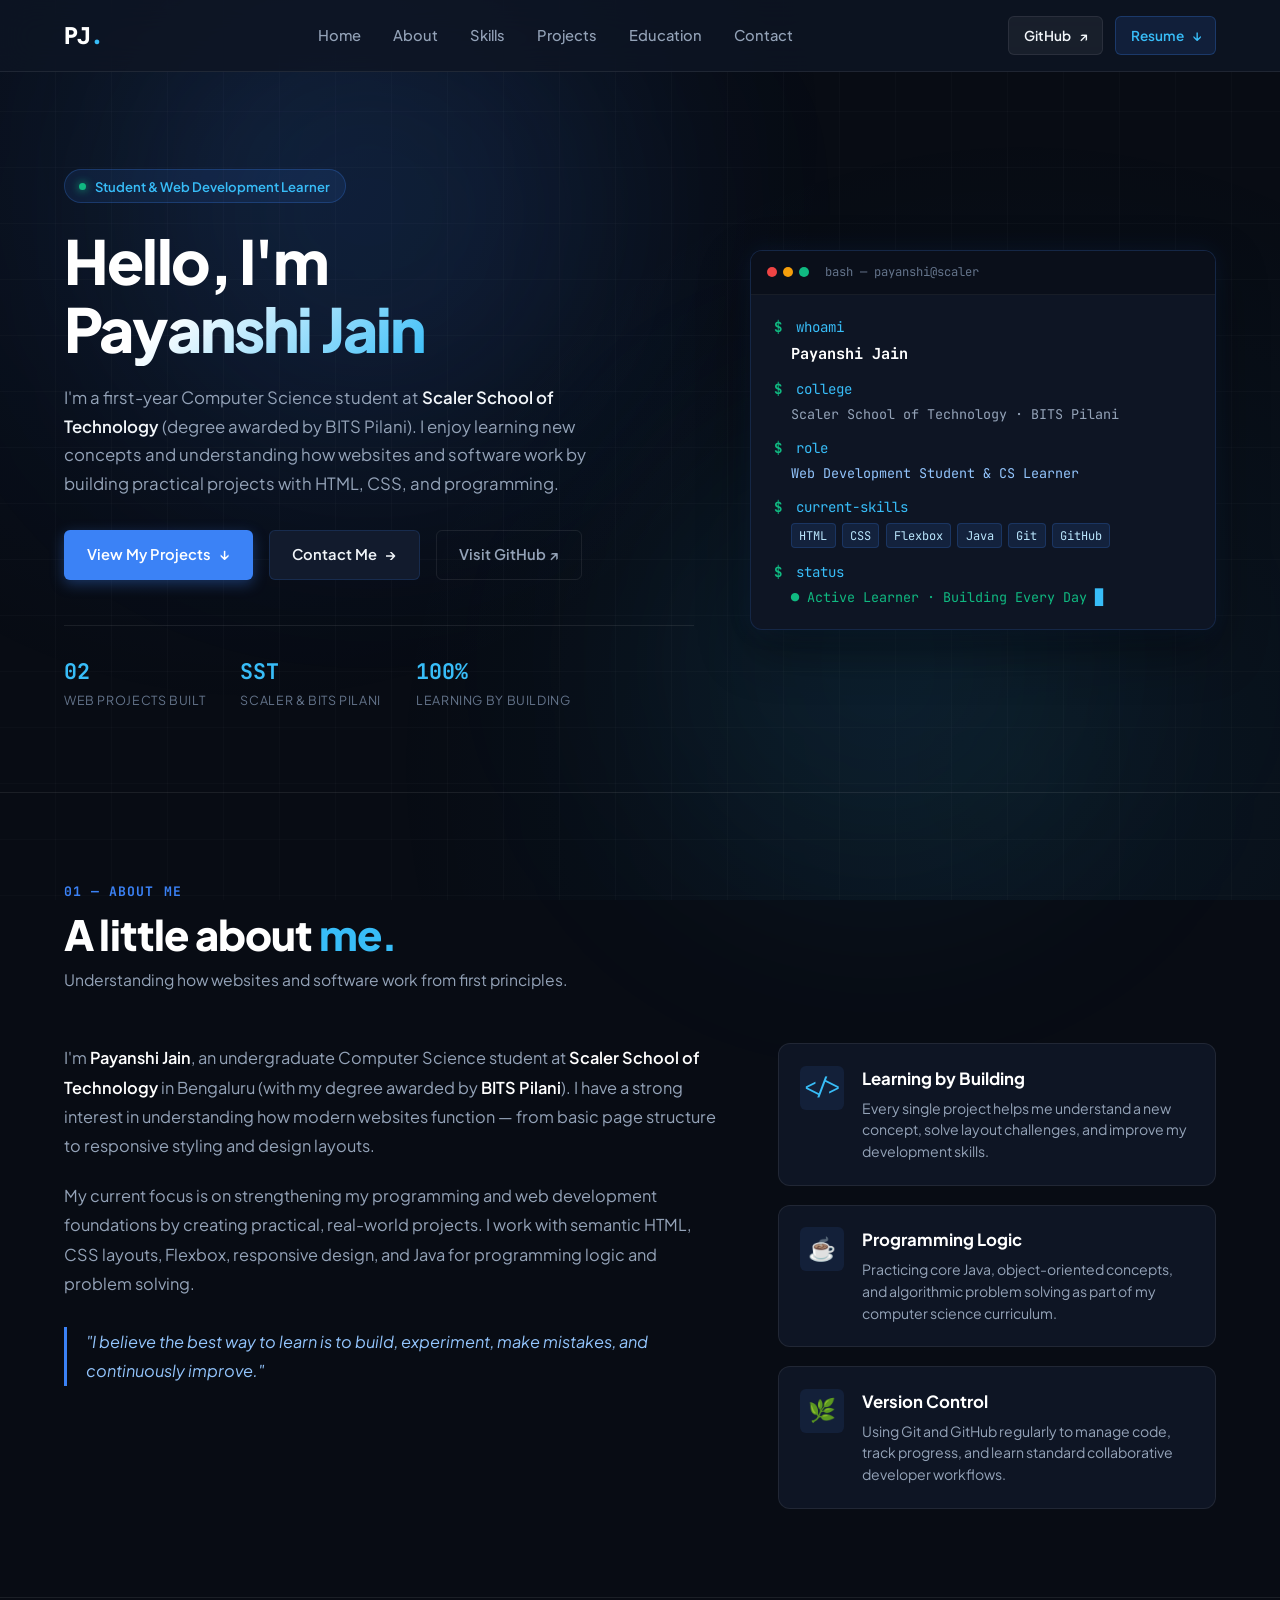
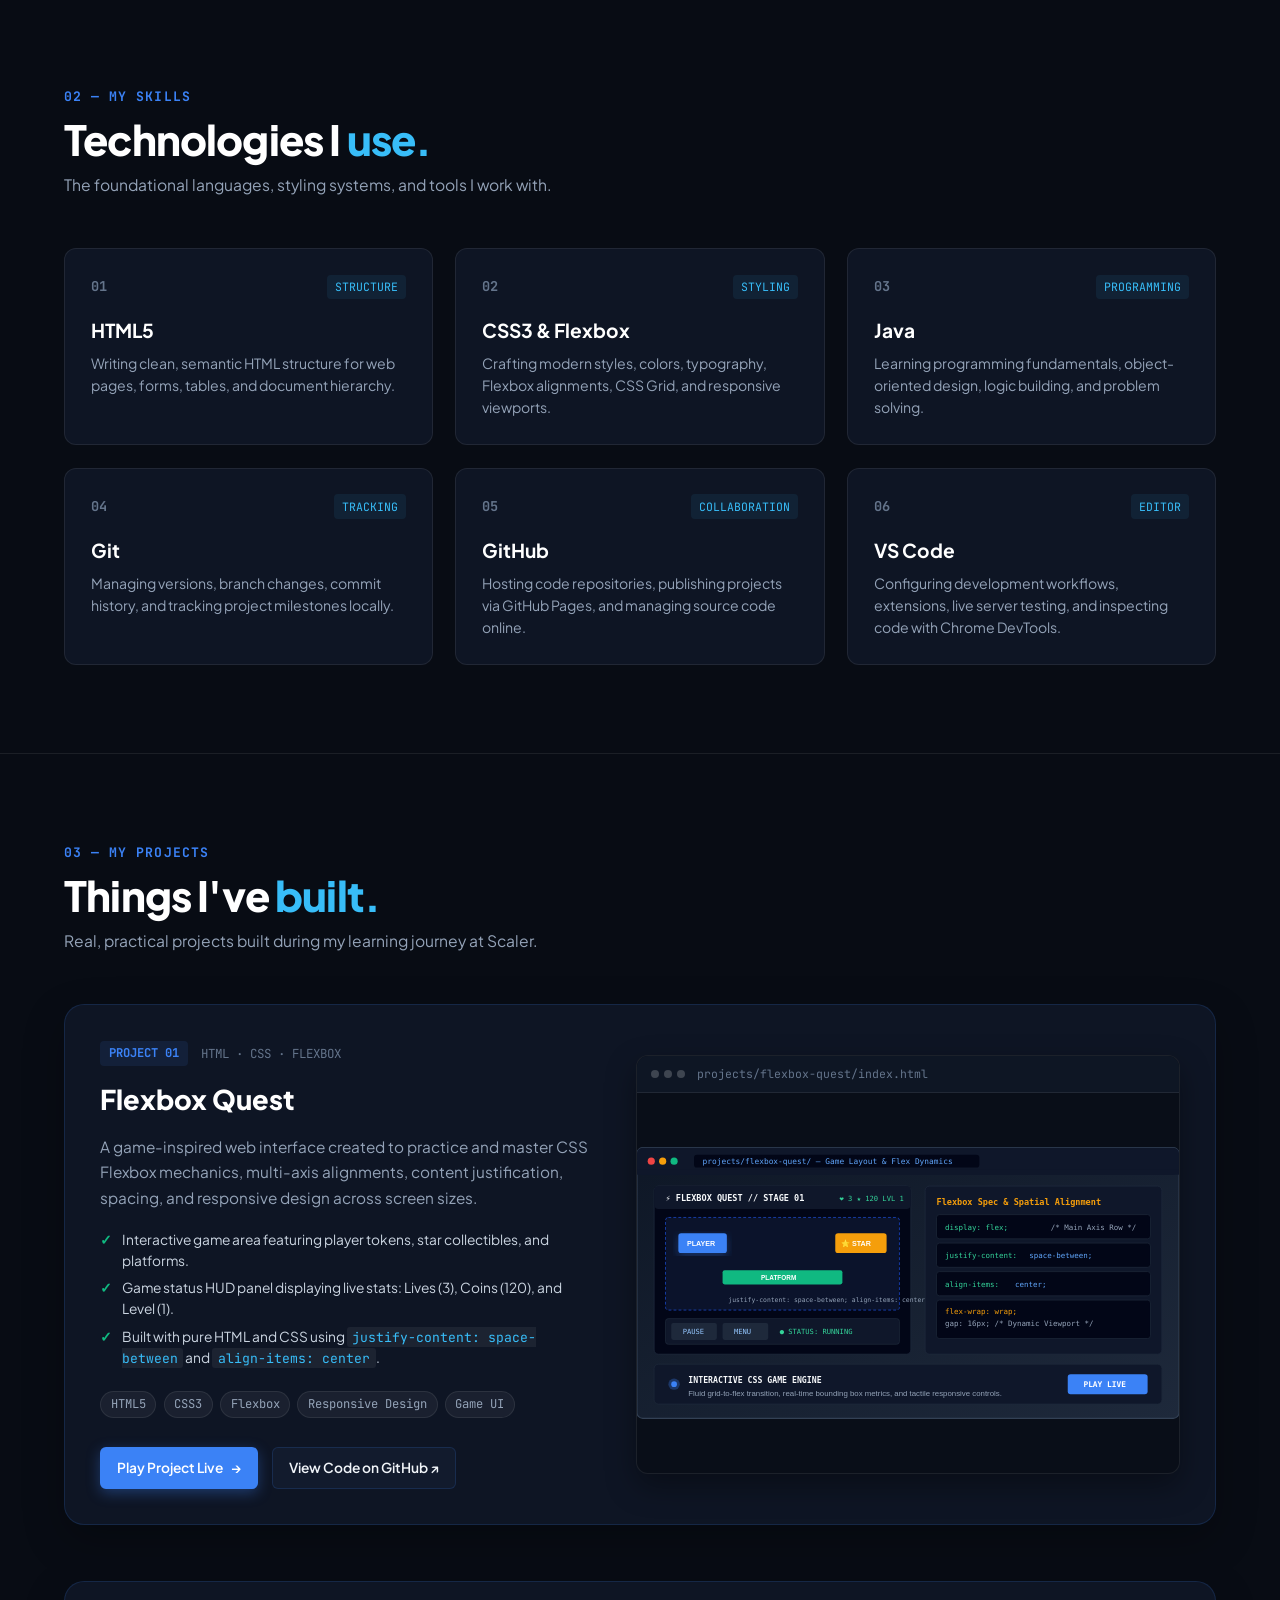
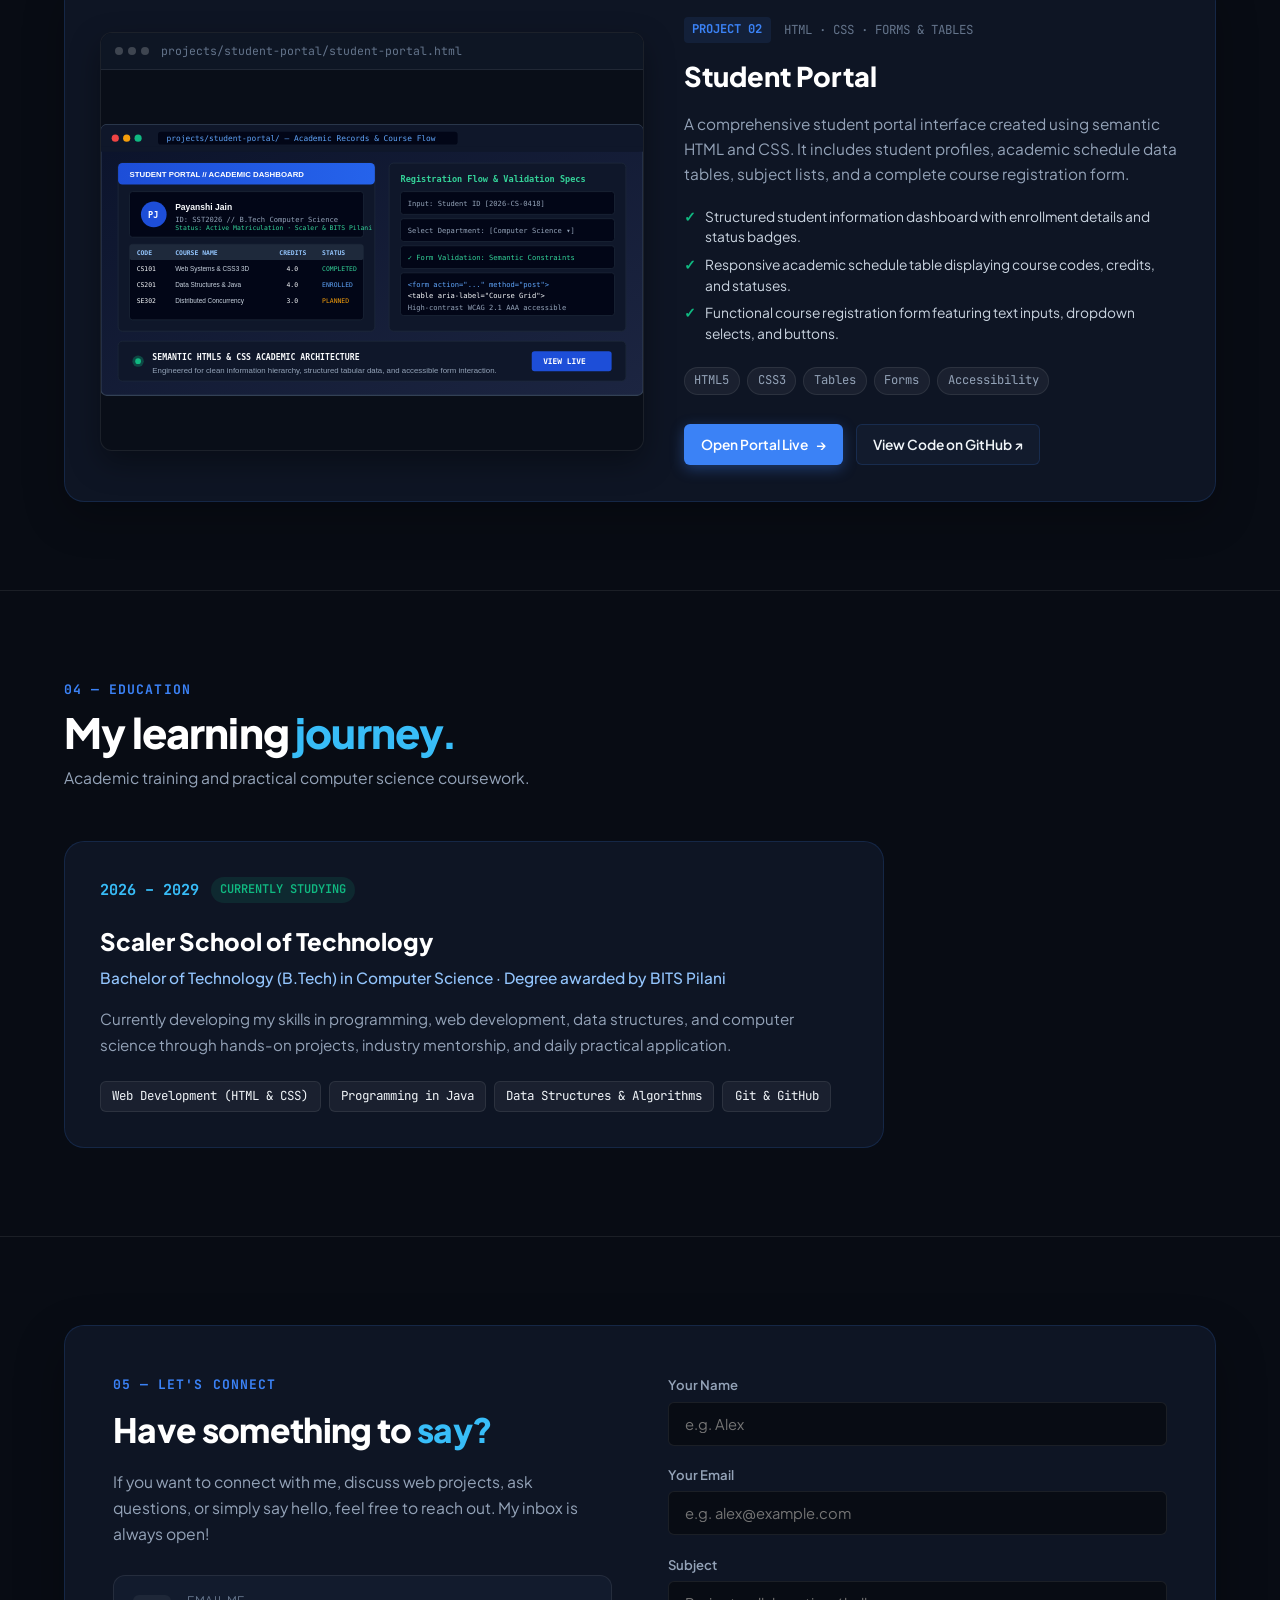
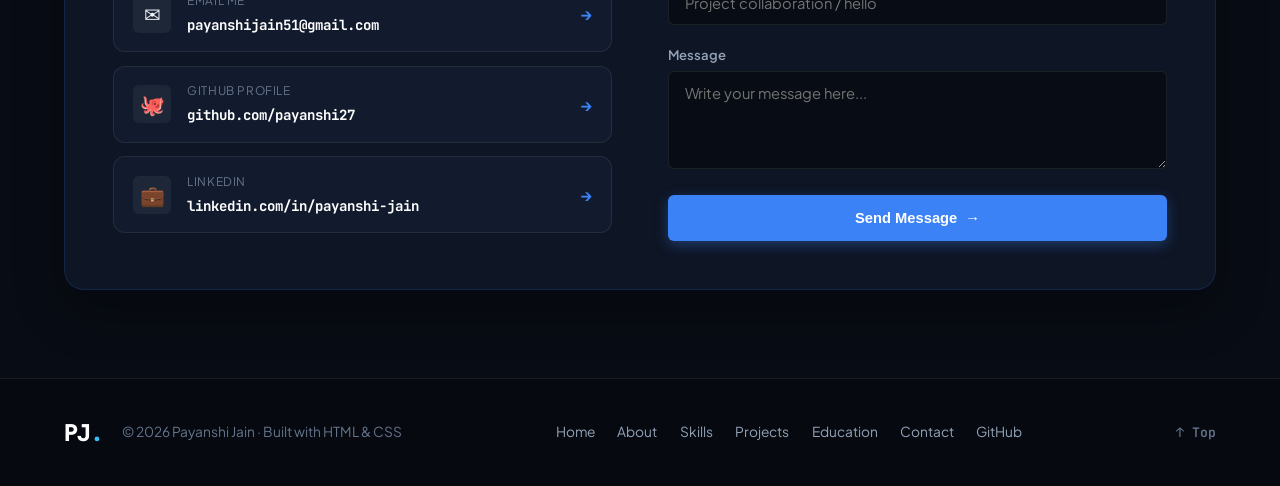
==== commit f803e66f: "feat: complete honest, authentic student portfolio for Payanshi Jain" ====
--- a/index.html
+++ b/index.html
@@ -3,877 +3,558 @@
 <head>
   <meta charset="UTF-8">
   <meta name="viewport" content="width=device-width, initial-scale=1.0">
-  <meta name="description" content="Payanshi Jain — Digital Craft &amp; Web Systems 2026. B.Tech Computer Science at Scaler School of Technology (BITS Pilani). Pure semantic HTML5 &amp; advanced CSS3 spatial perspective.">
+  <meta name="description" content="Payanshi Jain — Portfolio. Student &amp; Web Development Learner at Scaler School of Technology (BITS Pilani). Building projects with HTML, CSS, and Java.">
   <meta name="author" content="Payanshi Jain">
-  <title>Payanshi Jain — Digital Craft &amp; Web Systems</title>
+  <title>Payanshi Jain | Portfolio</title>
+  
+  <!-- Modern Typography Fonts -->
+  <link rel="preconnect" href="https://fonts.googleapis.com">
+  <link rel="preconnect" href="https://fonts.gstatic.com" crossorigin>
+  <link href="https://fonts.googleapis.com/css2?family=JetBrains+Mono:wght@400;500;600;700&family=Plus+Jakarta+Sans:wght@400;500;600;700;800&display=swap" rel="stylesheet">
+  
   <link rel="stylesheet" href="style.css">
-  <link rel="icon" href="data:image/svg+xml,<svg xmlns='http://www.w3.org/2000/svg' viewBox='0 0 100 100'><rect width='100' height='100' rx='20' fill='%23080C12'/><text y='.72em' x='20' font-size='62' font-family='sans-serif' font-weight='800' fill='%23FFFFFF'>PJ</text></svg>">
+  <link rel="icon" href="data:image/svg+xml,<svg xmlns='http://www.w3.org/2000/svg' viewBox='0 0 100 100'><rect width='100' height='100' rx='20' fill='%231E293B'/><text y='.72em' x='20' font-size='62' font-family='sans-serif' font-weight='800' fill='%2360A5FA'>PJ</text></svg>">
 </head>
 <body>
 
-  <!-- ========================================================================
-       01. MINIMAL FIXED NAVIGATION (LUXURY FROSTED GALLERY BAR)
-       ======================================================================== -->
-  <header class="site-nav">
-    <div class="canvas-frame nav-inner">
-      <a href="#hero" class="nav-brand" aria-label="Payanshi Jain Origin">
-        <div class="brand-monogram" aria-hidden="true">PJ</div>
-        <div class="brand-meta">
-          <span class="brand-name">Payanshi Jain</span>
-          <span class="brand-spec">Web Systems // Digital Craft</span>
-        </div>
+  <!-- ================= NAVBAR ================= -->
+  <header class="navbar">
+    <div class="container nav-container">
+      <a href="#home" class="logo" aria-label="Payanshi Jain Home">
+        PJ<span>.</span>
       </a>
 
-      <!-- Pure CSS Mobile Hamburger Input Toggle -->
-      <input type="checkbox" id="nav-toggle" class="nav-toggle-input" aria-label="Toggle Navigation Menu">
-
-      <!-- Navigation Menu -->
-      <nav class="nav-menu" aria-label="Main Navigation">
-        <a href="#work" class="nav-menu-link"><span class="num-prefix">01/</span>Projects</a>
-        <a href="#manifesto" class="nav-menu-link"><span class="num-prefix">02/</span>About</a>
-        <a href="#laboratory" class="nav-menu-link"><span class="num-prefix">03/</span>Laboratory</a>
-        <a href="#capabilities" class="nav-menu-link"><span class="num-prefix">04/</span>Skills</a>
-        <a href="#dossier" class="nav-menu-link"><span class="num-prefix">05/</span>Education</a>
-        <a href="#transmission" class="nav-menu-link"><span class="num-prefix">06/</span>Contact</a>
-      </nav>
-
-      <div class="nav-actions">
-        <div class="beacon-pill">
-          <span class="beacon-dot"></span>
-          <span>Online // 2026</span>
-        </div>
-        <a href="./resume.pdf" class="btn btn-secondary btn-sm" target="_blank" rel="noopener">
-          <span>Dossier ↗</span>
-        </a>
-      </div>
-
-      <!-- Hamburger Icon for Mobile -->
-      <label for="nav-toggle" class="nav-toggle-label" aria-hidden="true">
+      <!-- Mobile Navigation Hamburger Checkbox -->
+      <input type="checkbox" id="nav-toggle" class="nav-toggle-input">
+      <label for="nav-toggle" class="nav-toggle-label" aria-label="Open Navigation">
         <span></span>
         <span></span>
         <span></span>
       </label>
+
+      <nav class="nav-menu">
+        <a href="#home" class="nav-link">Home</a>
+        <a href="#about" class="nav-link">About</a>
+        <a href="#skills" class="nav-link">Skills</a>
+        <a href="#projects" class="nav-link">Projects</a>
+        <a href="#education" class="nav-link">Education</a>
+        <a href="#contact" class="nav-link">Contact</a>
+      </nav>
+
+      <div class="nav-actions">
+        <a href="https://github.com/payanshi27" target="_blank" rel="noopener" class="btn btn-github">
+          <span>GitHub</span>
+          <span>↗</span>
+        </a>
+        <a href="./resume.pdf" target="_blank" rel="noopener" class="btn btn-resume">
+          <span>Resume</span>
+          <span>↓</span>
+        </a>
+      </div>
     </div>
   </header>
 
   <main>
 
-    <!-- ======================================================================
-         02. HERO INSTALLATION & 3D GYRO-ARMILLARY SCULPTURE
-         ====================================================================== -->
-    <section id="hero" class="hero-installation">
-      <!-- Architectural Watermark Typography -->
-      <div class="hero-watermark" aria-hidden="true">PAYANSHI</div>
-
-      <div class="canvas-frame hero-layout-grid">
-        <div class="hero-typography-block">
-          <div class="hero-meta-strip">
-            <span>Student &amp; Web Development Learner // Scaler &amp; BITS Pilani</span>
-          </div>
-
-          <h1 class="hero-monument-title">
-            Designing<br>
-            Interactive<br>
-            <span class="editorial-italic">Realities.</span>
+    <!-- ================= HERO SECTION ================= -->
+    <section id="home" class="hero-section">
+      <div class="ambient-glow glow-top"></div>
+      <div class="ambient-glow glow-bottom"></div>
+
+      <div class="container hero-container">
+        <!-- Hero Text Content -->
+        <div class="hero-content">
+          <div class="badge-pill">
+            <span class="badge-dot"></span>
+            <span>Student &amp; Web Development Learner</span>
+          </div>
+
+          <h1 class="hero-title">
+            Hello, I'm <br>
+            <span class="gradient-text">Payanshi Jain</span>
           </h1>
 
-          <p class="hero-manifesto-text">
-            I am <strong>Payanshi Jain</strong>, a Computer Science student at
-            <strong>Scaler School of Technology</strong> (degree awarded by BITS Pilani).
-            I build responsive web interfaces and software with clean semantic HTML5,
-            modern CSS3 Flexbox and Grid, and Java. I believe the best way to learn is by building and experimenting.
+          <p class="hero-description">
+            I'm a first-year Computer Science student at <strong>Scaler School of Technology</strong>
+            (degree awarded by BITS Pilani). I enjoy learning new concepts and understanding how websites
+            and software work by building practical projects with HTML, CSS, and programming.
           </p>
 
-          <div class="hero-cta-cluster">
-            <a href="#work" class="btn btn-primary">
+          <div class="hero-buttons">
+            <a href="#projects" class="btn btn-primary">
               <span>View My Projects</span>
               <span>↓</span>
             </a>
-            <a href="#transmission" class="btn btn-secondary">
+            <a href="#contact" class="btn btn-secondary">
               <span>Contact Me</span>
               <span>→</span>
             </a>
-            <a href="./resume.pdf" class="btn btn-secondary" target="_blank" rel="noopener">
-              <span>Download Dossier ↗</span>
+            <a href="https://github.com/payanshi27" target="_blank" rel="noopener" class="btn btn-outline">
+              <span>Visit GitHub ↗</span>
             </a>
           </div>
 
-          <!-- Micro-Metrics Telemetry Band -->
-          <div class="hero-telemetry-band">
-            <div class="telemetry-item">
-              <span class="telemetry-val">02+</span>
-              <span class="telemetry-label">Shipped Web Projects</span>
-            </div>
-            <div class="telemetry-item">
-              <span class="telemetry-val">100%</span>
-              <span class="telemetry-label">Semantic &amp; Responsive</span>
-            </div>
-            <div class="telemetry-item">
-              <span class="telemetry-val">Zero</span>
-              <span class="telemetry-label">Runtime Framework Bloat</span>
-            </div>
-          </div>
-        </div>
-
-        <!-- Monumental 3D Gyro-Armillary Sculpture (Pure CSS 3D Preserve-3d) -->
-        <div class="sculpture-armillary-stage" aria-label="Interactive 3D Armillary Digital Sculpture">
-          <div class="armillary-core">
-            <!-- 3 Concentric Titanium Gimbal Rings -->
-            <div class="armillary-ring ring-outer-1"></div>
-            <div class="armillary-ring ring-outer-2"></div>
-            <div class="armillary-ring ring-outer-3"></div>
-
-            <!-- Central 3D Faceted Crystal Cube -->
-            <div class="armillary-crystal-cube">
-              <div class="crystal-facet facet-front">HTML5</div>
-              <div class="crystal-facet facet-back">CSS3 3D</div>
-              <div class="crystal-facet facet-right">FLEXBOX</div>
-              <div class="crystal-facet facet-left">JAVA CORE</div>
-              <div class="crystal-facet facet-top">RESPONSIVE</div>
-              <div class="crystal-facet facet-bottom">ZERO JS</div>
-            </div>
-
-            <!-- Orbiting 3D Telemetry Satellites -->
-            <div class="orbit-chip chip-pos-1">[ SCALER &amp; BITS PILANI ]</div>
-            <div class="orbit-chip chip-pos-2">[ 12.97°N · 77.59°E ]</div>
-            <div class="orbit-chip chip-pos-3">[ PURE SEMANTIC CSS3 ]</div>
+          <!-- Student Focus Highlights -->
+          <div class="hero-highlights">
+            <div class="highlight-item">
+              <span class="highlight-num">02</span>
+              <span class="highlight-label">Web Projects Built</span>
+            </div>
+            <div class="highlight-item">
+              <span class="highlight-num">SST</span>
+              <span class="highlight-label">Scaler &amp; BITS Pilani</span>
+            </div>
+            <div class="highlight-item">
+              <span class="highlight-num">100%</span>
+              <span class="highlight-label">Learning By Building</span>
+            </div>
+          </div>
+        </div>
+
+        <!-- Hero Terminal Card -->
+        <div class="hero-card-wrapper">
+          <div class="terminal-card">
+            <div class="terminal-header">
+              <div class="terminal-dots">
+                <span class="dot dot-red"></span>
+                <span class="dot dot-yellow"></span>
+                <span class="dot dot-green"></span>
+              </div>
+              <div class="terminal-title">bash — payanshi@scaler</div>
+            </div>
+
+            <div class="terminal-body">
+              <div class="terminal-row">
+                <span class="term-prompt">$</span> <span class="term-cmd">whoami</span>
+              </div>
+              <div class="term-output bold">Payanshi Jain</div>
+
+              <div class="terminal-row">
+                <span class="term-prompt">$</span> <span class="term-cmd">college</span>
+              </div>
+              <div class="term-output">Scaler School of Technology · BITS Pilani</div>
+
+              <div class="terminal-row">
+                <span class="term-prompt">$</span> <span class="term-cmd">role</span>
+              </div>
+              <div class="term-output accent">Web Development Student &amp; CS Learner</div>
+
+              <div class="terminal-row">
+                <span class="term-prompt">$</span> <span class="term-cmd">current-skills</span>
+              </div>
+              <div class="term-skills-tags">
+                <span class="tag">HTML</span>
+                <span class="tag">CSS</span>
+                <span class="tag">Flexbox</span>
+                <span class="tag">Java</span>
+                <span class="tag">Git</span>
+                <span class="tag">GitHub</span>
+              </div>
+
+              <div class="terminal-row">
+                <span class="term-prompt">$</span> <span class="term-cmd">status</span>
+              </div>
+              <div class="term-output green">● Active Learner · Building Every Day <span class="cursor-blink">█</span></div>
+            </div>
           </div>
         </div>
       </div>
     </section>
 
-    <!-- ======================================================================
-         03. INFINITE KINETIC MARQUEE RIBBON
-         ====================================================================== -->
-    <div class="marquee-ribbon" aria-hidden="true">
-      <div class="marquee-track">
-        <div class="marquee-content">
-          <span>SCALER SCHOOL OF TECHNOLOGY</span>
-          <span class="marquee-bullet">✦</span>
-          <span>BITS PILANI ACCREDITATION</span>
-          <span class="marquee-bullet">✦</span>
-          <span>SEMANTIC HTML5 STRUCTURES</span>
-          <span class="marquee-bullet">✦</span>
-          <span>CSS3 FLEXBOX &amp; GRID ARCHITECTURE</span>
-          <span class="marquee-bullet">✦</span>
-          <span>JAVA PROGRAMMING &amp; OOP</span>
-          <span class="marquee-bullet">✦</span>
-          <span>PURE VANILLA CSS</span>
-          <span class="marquee-bullet">✦</span>
-          <span>ZERO JAVASCRIPT RUNTIME</span>
-          <span class="marquee-bullet">✦</span>
-          <span>RESPONSIVE VIEWPORT DESIGN</span>
-          <span class="marquee-bullet">✦</span>
-          <span>GIT &amp; GITHUB WORKFLOW</span>
-          <span class="marquee-bullet">✦</span>
-        </div>
-        <div class="marquee-content">
-          <span>SCALER SCHOOL OF TECHNOLOGY</span>
-          <span class="marquee-bullet">✦</span>
-          <span>BITS PILANI ACCREDITATION</span>
-          <span class="marquee-bullet">✦</span>
-          <span>SEMANTIC HTML5 STRUCTURES</span>
-          <span class="marquee-bullet">✦</span>
-          <span>CSS3 FLEXBOX &amp; GRID ARCHITECTURE</span>
-          <span class="marquee-bullet">✦</span>
-          <span>JAVA PROGRAMMING &amp; OOP</span>
-          <span class="marquee-bullet">✦</span>
-          <span>PURE VANILLA CSS</span>
-          <span class="marquee-bullet">✦</span>
-          <span>ZERO JAVASCRIPT RUNTIME</span>
-          <span class="marquee-bullet">✦</span>
-          <span>RESPONSIVE VIEWPORT DESIGN</span>
-          <span class="marquee-bullet">✦</span>
-          <span>GIT &amp; GITHUB WORKFLOW</span>
-          <span class="marquee-bullet">✦</span>
-        </div>
-      </div>
-    </div>
-
-    <!-- ======================================================================
-         04. ARCHITECTURAL MANIFESTO (ABOUT SECTION)
-         ====================================================================== -->
-    <section id="manifesto" class="manifesto-section">
-      <div class="canvas-frame">
-        <div class="gallery-landmark-header">
-          <div class="landmark-tag-row">
-            <span class="landmark-index">01 // Architectural Intention</span>
-            <span class="landmark-coords">LOC: 12.9716° N · 77.5946° E</span>
-          </div>
-          <h2 class="landmark-headline">Learning By Building.</h2>
-          <p class="landmark-subtitle">
-            A student's commitment to foundational craft: mastering the core building blocks of the web and computer science from first principles.
-          </p>
-        </div>
-
-        <div class="manifesto-grid">
-          <div class="manifesto-editorial-col">
-            <blockquote class="manifesto-callout-quote">
-              "Every project helps me understand a new concept and improve my development skills. I believe the best way to learn is to build, experiment, make mistakes, and improve."
-            </blockquote>
-
-            <p class="manifesto-body-text">
-              I'm <strong>Payanshi Jain</strong>, an undergraduate in Computer Science at
-              <strong>Scaler School of Technology</strong> in Bengaluru, with my degree awarded by
-              <strong>BITS Pilani</strong>. I enjoy understanding how websites and software function
-              under the surface — from pixel-perfect CSS layout engines to object-oriented programming in Java.
+    <!-- ================= ABOUT ME ================= -->
+    <section id="about" class="section about-section">
+      <div class="container">
+        <div class="section-header">
+          <span class="section-tag">01 — ABOUT ME</span>
+          <h2 class="section-title">A little about <span>me.</span></h2>
+          <p class="section-subtitle">Understanding how websites and software work from first principles.</p>
+        </div>
+
+        <div class="about-grid">
+          <div class="about-narrative">
+            <p>
+              I'm <strong>Payanshi Jain</strong>, an undergraduate Computer Science student at
+              <strong>Scaler School of Technology</strong> in Bengaluru (with my degree awarded by <strong>BITS Pilani</strong>).
+              I have a strong interest in understanding how modern websites function — from basic page structure to responsive styling and design layouts.
             </p>
-
-            <p class="manifesto-body-text">
-              My current focus is strengthening my programming, layout architecture, and web development
-              fundamentals by creating practical, accessible projects. Rather than relying on heavy client-side
-              frameworks, I treat <strong>semantic HTML5 and native CSS3</strong> as high-performance creative media
-              capable of fluid responsiveness, spatial depth, and tactile micro-interactions with zero runtime overhead.
+            <p>
+              My current focus is on strengthening my programming and web development foundations by creating practical, real-world projects.
+              I work with semantic HTML, CSS layouts, Flexbox, responsive design, and Java for programming logic and problem solving.
             </p>
-          </div>
-
-          <!-- Technical Specification Matrix Cards -->
-          <div class="manifesto-spec-col">
-            <article class="spec-matrix-card">
-              <div class="matrix-header">
-                <span class="matrix-title">Disciplines</span>
-                <span class="matrix-id">SPEC // 01</span>
-              </div>
-              <div class="matrix-chips-flow">
-                <span class="matrix-chip">Responsive Web Design</span>
-                <span class="matrix-chip">CSS Flexbox Systems</span>
-                <span class="matrix-chip">Semantic HTML5 Layouts</span>
-                <span class="matrix-chip">Object-Oriented Java</span>
-                <span class="matrix-chip">Web Accessibility (a11y)</span>
-                <span class="matrix-chip">Version Control &amp; Git</span>
-              </div>
-            </article>
-
-            <article class="spec-matrix-card">
-              <div class="matrix-header">
-                <span class="matrix-title">Kernel Stack</span>
-                <span class="matrix-id">SPEC // 02</span>
-              </div>
-              <div class="matrix-chips-flow">
-                <span class="matrix-chip">HTML5</span>
-                <span class="matrix-chip">CSS3 (3D / Flex / Grid)</span>
-                <span class="matrix-chip">Java (JDK 21)</span>
-                <span class="matrix-chip">Git</span>
-                <span class="matrix-chip">GitHub</span>
-                <span class="matrix-chip">VS Code</span>
-                <span class="matrix-chip">Chrome DevTools</span>
-              </div>
-            </article>
-
-            <article class="spec-matrix-card">
-              <div class="matrix-header">
-                <span class="matrix-title">Foundations &amp; Practice</span>
-                <span class="matrix-id">SPEC // 03</span>
-              </div>
-              <div class="matrix-chips-flow">
-                <span class="matrix-chip">Mobile-First Viewports</span>
-                <span class="matrix-chip">CSS Box Model</span>
-                <span class="matrix-chip">Structured Data Tables</span>
-                <span class="matrix-chip">Accessible Forms</span>
-                <span class="matrix-chip">Zero Framework Bloat</span>
-              </div>
-            </article>
+            <p class="about-quote">
+              "I believe the best way to learn is to build, experiment, make mistakes, and continuously improve."
+            </p>
+          </div>
+
+          <div class="about-cards-col">
+            <div class="card-feature">
+              <div class="feature-icon">&lt;/&gt;</div>
+              <div class="feature-info">
+                <h3>Learning by Building</h3>
+                <p>Every single project helps me understand a new concept, solve layout challenges, and improve my development skills.</p>
+              </div>
+            </div>
+
+            <div class="card-feature">
+              <div class="feature-icon">☕</div>
+              <div class="feature-info">
+                <h3>Programming Logic</h3>
+                <p>Practicing core Java, object-oriented concepts, and algorithmic problem solving as part of my computer science curriculum.</p>
+              </div>
+            </div>
+
+            <div class="card-feature">
+              <div class="feature-icon">🌿</div>
+              <div class="feature-info">
+                <h3>Version Control</h3>
+                <p>Using Git and GitHub regularly to manage code, track progress, and learn standard collaborative developer workflows.</p>
+              </div>
+            </div>
           </div>
         </div>
       </div>
     </section>
 
-    <!-- ======================================================================
-         05. EXHIBITION PAVILIONS (PROJECT SHOWCASE — REAL STUDENT WORK)
-         ====================================================================== -->
-    <section id="work">
-      <div class="canvas-frame">
-        <div class="gallery-landmark-header">
-          <div class="landmark-tag-row">
-            <span class="landmark-index">02 // Selected Projects</span>
-            <span class="landmark-coords">BUILT &amp; SHIPPED ARTIFACTS</span>
-          </div>
-          <h2 class="landmark-headline">Museum-Grade Project Pavilions</h2>
-          <p class="landmark-subtitle">
-            Explore the web applications, interactive interfaces, and software architectures I've built.
-          </p>
-        </div>
-
-        <div class="pavilions-gallery">
-
-          <!-- Pavilion 01: FLEXBOX QUEST -->
-          <article class="pavilion-exhibit">
-            <div class="pavilion-watermark-num" aria-hidden="true">01</div>
-
-            <div class="pavilion-dossier">
-              <div class="pavilion-header-tag">
-                <span>01 // INTERACTIVE GAME LAYOUT ENGINE</span>
-              </div>
-
-              <h3 class="pavilion-title">Flexbox Quest</h3>
-              <p class="pavilion-subtitle">Game-Inspired Spatial Interface Built with Modern Flexbox Mechanics</p>
-
-              <p class="pavilion-narrative">
-                A game-inspired web application engineered to master CSS Flexbox mechanics, multi-axis spatial alignment,
-                dynamic content distribution, and responsive wrap states. Includes interactive player-star coordinates,
-                tactile HUD status controls, and fluid bounding box calculations with <strong>zero external UI dependencies</strong>.
+    <!-- ================= SKILLS ================= -->
+    <section id="skills" class="section skills-section">
+      <div class="container">
+        <div class="section-header">
+          <span class="section-tag">02 — MY SKILLS</span>
+          <h2 class="section-title">Technologies I <span>use.</span></h2>
+          <p class="section-subtitle">The foundational languages, styling systems, and tools I work with.</p>
+        </div>
+
+        <div class="skills-grid">
+          <!-- Skill 01 -->
+          <div class="skill-card">
+            <div class="skill-head">
+              <span class="skill-num">01</span>
+              <span class="skill-badge">Structure</span>
+            </div>
+            <h3>HTML5</h3>
+            <p>Writing clean, semantic HTML structure for web pages, forms, tables, and document hierarchy.</p>
+          </div>
+
+          <!-- Skill 02 -->
+          <div class="skill-card">
+            <div class="skill-head">
+              <span class="skill-num">02</span>
+              <span class="skill-badge">Styling</span>
+            </div>
+            <h3>CSS3 &amp; Flexbox</h3>
+            <p>Crafting modern styles, colors, typography, Flexbox alignments, CSS Grid, and responsive viewports.</p>
+          </div>
+
+          <!-- Skill 03 -->
+          <div class="skill-card">
+            <div class="skill-head">
+              <span class="skill-num">03</span>
+              <span class="skill-badge">Programming</span>
+            </div>
+            <h3>Java</h3>
+            <p>Learning programming fundamentals, object-oriented design, logic building, and problem solving.</p>
+          </div>
+
+          <!-- Skill 04 -->
+          <div class="skill-card">
+            <div class="skill-head">
+              <span class="skill-num">04</span>
+              <span class="skill-badge">Tracking</span>
+            </div>
+            <h3>Git</h3>
+            <p>Managing versions, branch changes, commit history, and tracking project milestones locally.</p>
+          </div>
+
+          <!-- Skill 05 -->
+          <div class="skill-card">
+            <div class="skill-head">
+              <span class="skill-num">05</span>
+              <span class="skill-badge">Collaboration</span>
+            </div>
+            <h3>GitHub</h3>
+            <p>Hosting code repositories, publishing projects via GitHub Pages, and managing source code online.</p>
+          </div>
+
+          <!-- Skill 06 -->
+          <div class="skill-card">
+            <div class="skill-head">
+              <span class="skill-num">06</span>
+              <span class="skill-badge">Editor</span>
+            </div>
+            <h3>VS Code</h3>
+            <p>Configuring development workflows, extensions, live server testing, and inspecting code with Chrome DevTools.</p>
+          </div>
+        </div>
+      </div>
+    </section>
+
+    <!-- ================= PROJECTS ================= -->
+    <section id="projects" class="section projects-section">
+      <div class="container">
+        <div class="section-header">
+          <span class="section-tag">03 — MY PROJECTS</span>
+          <h2 class="section-title">Things I've <span>built.</span></h2>
+          <p class="section-subtitle">Real, practical projects built during my learning journey at Scaler.</p>
+        </div>
+
+        <div class="projects-container">
+
+          <!-- PROJECT 01: FLEXBOX QUEST -->
+          <article class="project-showcase-card">
+            <div class="project-details">
+              <div class="project-meta-strip">
+                <span class="project-index">PROJECT 01</span>
+                <span class="project-category">HTML · CSS · FLEXBOX</span>
+              </div>
+
+              <h3 class="project-title">Flexbox Quest</h3>
+              <p class="project-desc">
+                A game-inspired web interface created to practice and master CSS Flexbox mechanics, multi-axis alignments,
+                content justification, spacing, and responsive design across screen sizes.
               </p>
 
-              <div class="pavilion-proof-banner">
-                ⚡ <strong>Pure Modern Layout:</strong> Leverages <code>display: flex</code>, <code>justify-content: space-between</code>, and responsive viewport clamping for instantaneous sub-millisecond layout reflows across mobile and desktop.
-              </div>
-
-              <div class="pavilion-tech-stack">
-                <span class="pavilion-tag">HTML5 Semantic</span>
-                <span class="pavilion-tag">CSS3 Flexbox</span>
-                <span class="pavilion-tag">Responsive Mechanics</span>
-                <span class="pavilion-tag">Interactive HUD</span>
-                <span class="pavilion-tag">Zero JavaScript</span>
-              </div>
-
-              <div class="pavilion-actions">
-                <a href="./projects/flexbox-quest/index.html" class="btn btn-primary btn-sm" target="_blank" rel="noopener">
+              <div class="project-key-points">
+                <div class="key-point">
+                  <span class="check-icon">✓</span>
+                  <span>Interactive game area featuring player tokens, star collectibles, and platforms.</span>
+                </div>
+                <div class="key-point">
+                  <span class="check-icon">✓</span>
+                  <span>Game status HUD panel displaying live stats: Lives (3), Coins (120), and Level (1).</span>
+                </div>
+                <div class="key-point">
+                  <span class="check-icon">✓</span>
+                  <span>Built with pure HTML and CSS using <code>justify-content: space-between</code> and <code>align-items: center</code>.</span>
+                </div>
+              </div>
+
+              <div class="project-tags-row">
+                <span class="ptag">HTML5</span>
+                <span class="ptag">CSS3</span>
+                <span class="ptag">Flexbox</span>
+                <span class="ptag">Responsive Design</span>
+                <span class="ptag">Game UI</span>
+              </div>
+
+              <div class="project-buttons">
+                <a href="./projects/flexbox-quest/index.html" target="_blank" rel="noopener" class="btn btn-primary btn-sm">
                   <span>Play Project Live</span>
-                  <span>↗</span>
+                  <span>→</span>
                 </a>
-                <a href="https://github.com/payanshi27/portfolio" class="btn btn-secondary btn-sm" target="_blank" rel="noopener">
-                  <span>View Repository ↗</span>
+                <a href="https://github.com/payanshi27/portfolio" target="_blank" rel="noopener" class="btn btn-secondary btn-sm">
+                  <span>View Code on GitHub ↗</span>
                 </a>
               </div>
             </div>
 
-            <!-- Pavilion 01 Stage: SVG Device Chassis -->
-            <div class="pavilion-stage" aria-label="Flexbox Quest Game Interface Chassis">
-              <div class="stage-rackmount-chassis">
-                <div class="device-chrome-head">
-                  <span>FLEXBOX-QUEST // ENGINE_CORE.CSS</span>
-                  <span style="color:var(--accent-cobalt-light); font-weight:700;">● PLAYABLE DEMO</span>
-                </div>
-                <img src="images/flexbox-preview.svg" alt="Flexbox Quest Game Engine and Layout Preview" width="760" height="380" loading="lazy">
-              </div>
+            <!-- Project Visual Showcase -->
+            <div class="project-preview-frame">
+              <div class="frame-bar">
+                <div class="frame-dots">
+                  <span></span><span></span><span></span>
+                </div>
+                <span class="frame-url">projects/flexbox-quest/index.html</span>
+              </div>
+              <img src="images/flexbox-preview.svg" alt="Flexbox Quest Game UI Preview" width="760" height="380" loading="lazy">
             </div>
           </article>
 
-          <!-- Pavilion 02: STUDENT PORTAL -->
-          <article class="pavilion-exhibit reverse-flow">
-            <div class="pavilion-watermark-num" aria-hidden="true">02</div>
-
-            <div class="pavilion-dossier">
-              <div class="pavilion-header-tag">
-                <span>02 // ACADEMIC DATA ARCHITECTURE</span>
-              </div>
-
-              <h3 class="pavilion-title">Student Portal</h3>
-              <p class="pavilion-subtitle">Scalable Academic Management Dashboard &amp; Interactive Form Engine</p>
-
-              <p class="pavilion-narrative">
-                A comprehensive student information and academic management system created with semantic HTML5 and advanced CSS3.
-                Features structured tabular course listings, live student identity profiles, responsive timetable matrices,
-                and an accessible course registration form built strictly to <strong>WCAG accessibility standards</strong>.
+          <!-- PROJECT 02: STUDENT PORTAL -->
+          <article class="project-showcase-card reverse">
+            <div class="project-details">
+              <div class="project-meta-strip">
+                <span class="project-index">PROJECT 02</span>
+                <span class="project-category">HTML · CSS · FORMS &amp; TABLES</span>
+              </div>
+
+              <h3 class="project-title">Student Portal</h3>
+              <p class="project-desc">
+                A comprehensive student portal interface created using semantic HTML and CSS. It includes student profiles,
+                academic schedule data tables, subject lists, and a complete course registration form.
               </p>
 
-              <div class="pavilion-proof-banner">
-                ⚡ <strong>Accessibility First:</strong> Implements semantic landmarks, accessible table structures with headers, high-contrast typography, and zero layout breakage even at 200% zoom.
-              </div>
-
-              <div class="pavilion-tech-stack">
-                <span class="pavilion-tag">HTML5 Semantic</span>
-                <span class="pavilion-tag">CSS Grid &amp; Tables</span>
-                <span class="pavilion-tag">Form Validation</span>
-                <span class="pavilion-tag">Accessibility (a11y)</span>
-              </div>
-
-              <div class="pavilion-actions">
-                <a href="./projects/student-portal/student-portal.html" class="btn btn-primary btn-sm" target="_blank" rel="noopener">
-                  <span>Launch Portal Live</span>
-                  <span>↗</span>
+              <div class="project-key-points">
+                <div class="key-point">
+                  <span class="check-icon">✓</span>
+                  <span>Structured student information dashboard with enrollment details and status badges.</span>
+                </div>
+                <div class="key-point">
+                  <span class="check-icon">✓</span>
+                  <span>Responsive academic schedule table displaying course codes, credits, and statuses.</span>
+                </div>
+                <div class="key-point">
+                  <span class="check-icon">✓</span>
+                  <span>Functional course registration form featuring text inputs, dropdown selects, and buttons.</span>
+                </div>
+              </div>
+
+              <div class="project-tags-row">
+                <span class="ptag">HTML5</span>
+                <span class="ptag">CSS3</span>
+                <span class="ptag">Tables</span>
+                <span class="ptag">Forms</span>
+                <span class="ptag">Accessibility</span>
+              </div>
+
+              <div class="project-buttons">
+                <a href="./projects/student-portal/student-portal.html" target="_blank" rel="noopener" class="btn btn-primary btn-sm">
+                  <span>Open Portal Live</span>
+                  <span>→</span>
                 </a>
-                <a href="https://github.com/payanshi27/portfolio" class="btn btn-secondary btn-sm" target="_blank" rel="noopener">
-                  <span>View Repository ↗</span>
+                <a href="https://github.com/payanshi27/portfolio" target="_blank" rel="noopener" class="btn btn-secondary btn-sm">
+                  <span>View Code on GitHub ↗</span>
                 </a>
               </div>
             </div>
 
-            <!-- Pavilion 02 Stage: SVG Device Chassis -->
-            <div class="pavilion-stage" aria-label="Student Portal Academic Dashboard Chassis">
-              <div class="stage-rackmount-chassis">
-                <div class="device-chrome-head">
-                  <span>STUDENT_PORTAL // SCHEDULE_VIEW.HTML</span>
-                  <span style="color:var(--accent-sage); font-weight:700;">● MATRICULATION LIVE</span>
-                </div>
-                <img src="images/portal-preview.svg" alt="Student Portal Academic Dashboard and Registration Form Preview" width="760" height="380" loading="lazy">
-              </div>
+            <!-- Project Visual Showcase -->
+            <div class="project-preview-frame">
+              <div class="frame-bar">
+                <div class="frame-dots">
+                  <span></span><span></span><span></span>
+                </div>
+                <span class="frame-url">projects/student-portal/student-portal.html</span>
+              </div>
+              <img src="images/portal-preview.svg" alt="Student Portal Dashboard Preview" width="760" height="380" loading="lazy">
             </div>
           </article>
 
-          <!-- Pavilion 03: WEB DEV COMPONENT LAB -->
-          <article class="pavilion-exhibit">
-            <div class="pavilion-watermark-num" aria-hidden="true">03</div>
-
-            <div class="pavilion-dossier">
-              <div class="pavilion-header-tag">
-                <span>03 // SPATIAL CSS ARCHITECTURE</span>
-              </div>
-
-              <h3 class="pavilion-title">Aura &amp; WebDev Lab</h3>
-              <p class="pavilion-subtitle">Pure HTML5 &amp; CSS3 Spatial Perspective Installation</p>
-
-              <p class="pavilion-narrative">
-                Created for Scaler School of Technology's WebDev 101 Builders Day. Demonstrates pure CSS layout mastery:
-                multi-axis 3D perspective preserving depth, keyframe gyroscopic rotation, responsive mobile-first architecture,
-                and micro-interactions crafted with <strong>zero client-side JavaScript</strong>.
+        </div>
+      </div>
+    </section>
+
+    <!-- ================= EDUCATION ================= -->
+    <section id="education" class="section education-section">
+      <div class="container">
+        <div class="section-header">
+          <span class="section-tag">04 — EDUCATION</span>
+          <h2 class="section-title">My learning <span>journey.</span></h2>
+          <p class="section-subtitle">Academic training and practical computer science coursework.</p>
+        </div>
+
+        <div class="education-card-wrapper">
+          <div class="edu-card">
+            <div class="edu-badge-row">
+              <span class="edu-year">2026 – 2029</span>
+              <span class="edu-status">Currently Studying</span>
+            </div>
+
+            <div class="edu-content">
+              <h3>Scaler School of Technology</h3>
+              <p class="edu-sub">Bachelor of Technology (B.Tech) in Computer Science · Degree awarded by BITS Pilani</p>
+              <p class="edu-desc">
+                Currently developing my skills in programming, web development, data structures, and computer science
+                through hands-on projects, industry mentorship, and daily practical application.
               </p>
 
-              <div class="pavilion-proof-banner">
-                ⚡ <strong>Zero Framework Footprint:</strong> 100% semantic HTML5 and vanilla CSS3. Extreme Lighthouse performance, instant first paint, and total accessibility compliance.
-              </div>
-
-              <div class="pavilion-tech-stack">
-                <span class="pavilion-tag">HTML5 Semantic</span>
-                <span class="pavilion-tag">CSS3 3D Preserves</span>
-                <span class="pavilion-tag">CSS Keyframes</span>
-                <span class="pavilion-tag">Zero JavaScript</span>
-              </div>
-
-              <div class="pavilion-actions">
-                <a href="#laboratory" class="btn btn-primary btn-sm">
-                  <span>Explore Laboratory</span>
-                  <span>↓</span>
-                </a>
-                <a href="https://github.com/payanshi27/portfolio" class="btn btn-secondary btn-sm" target="_blank" rel="noopener">
-                  <span>Repository ↗</span>
-                </a>
-              </div>
-            </div>
-
-            <!-- Pavilion 03 Frame with Layout Diagram -->
-            <div class="pavilion-stage" aria-label="Aura Spatial Perspective Architecture">
-              <div class="stage-rackmount-chassis">
-                <div class="device-chrome-head">
-                  <span>PAYANSHI27.GITHUB.IO/PORTFOLIO // SPATIAL-LAB</span>
-                  <span style="color:var(--accent-cobalt); font-weight:700;">● ZERO JAVASCRIPT</span>
-                </div>
-                <img src="images/webdev-preview.svg" alt="Pure HTML5 and CSS3 Spatial Layout Diagram" width="760" height="380" loading="lazy">
-              </div>
-            </div>
-          </article>
-
-          <!-- Pavilion 04: JAVA PROGRAMMING -->
-          <article class="pavilion-exhibit reverse-flow">
-            <div class="pavilion-watermark-num" aria-hidden="true">04</div>
-
-            <div class="pavilion-dossier">
-              <div class="pavilion-header-tag">
-                <span>04 // CORE JAVA &amp; ALGORITHMS</span>
-              </div>
-
-              <h3 class="pavilion-title">Java OOP &amp; Problem Solving</h3>
-              <p class="pavilion-subtitle">Foundations of Object-Oriented Software Engineering</p>
-
-              <p class="pavilion-narrative">
-                Hands-on practice developing robust software logic in Java at Scaler School of Technology.
-                Emphasizes clean class encapsulation, inheritance, modular structures, control flows,
-                and systematic problem solving through rigorous algorithmic exercises.
-              </p>
-
-              <div class="pavilion-proof-banner">
-                ⚡ <strong>First-Principles Logic:</strong> Building algorithmic problem-solving instincts with clean Java code, standard I/O streams, and object modeling.
-              </div>
-
-              <div class="pavilion-tech-stack">
-                <span class="pavilion-tag">Java (JDK 21)</span>
-                <span class="pavilion-tag">OOP Concepts</span>
-                <span class="pavilion-tag">Problem Solving</span>
-                <span class="pavilion-tag">Data Manipulation</span>
-                <span class="pavilion-tag">Algorithms</span>
-              </div>
-
-              <div class="pavilion-actions">
-                <a href="./resume.pdf" class="btn btn-primary btn-sm" target="_blank" rel="noopener">
-                  <span>View Dossier ↗</span>
-                </a>
-                <a href="https://github.com/payanshi27" class="btn btn-secondary btn-sm" target="_blank" rel="noopener">
-                  <span>GitHub Profile ↗</span>
-                </a>
-              </div>
-            </div>
-
-            <!-- Pavilion 04 Stage: Java Terminal IDE Frame -->
-            <div class="pavilion-stage" aria-label="Java OOP Development Workbench">
-              <div class="stage-rackmount-chassis">
-                <div class="device-chrome-head">
-                  <span>JAVAC // STUDENT_PROFILE.JAVA</span>
-                  <span style="color:var(--accent-terracotta); font-weight:700;">● COMPILED SUCCESS</span>
-                </div>
-                <img src="images/java-preview.svg" alt="Java Source Code and Terminal Execution Preview" width="760" height="380" loading="lazy">
-              </div>
-            </div>
-          </article>
-
+              <div class="edu-topics">
+                <span>Web Development (HTML &amp; CSS)</span>
+                <span>Programming in Java</span>
+                <span>Data Structures &amp; Algorithms</span>
+                <span>Git &amp; GitHub</span>
+              </div>
+            </div>
+          </div>
         </div>
       </div>
     </section>
 
-    <!-- ======================================================================
-         06. EXPERIMENTS LABORATORY SECTION
-         ====================================================================== -->
-    <section id="laboratory">
-      <div class="canvas-frame">
-        <div class="gallery-landmark-header">
-          <div class="landmark-tag-row">
-            <span class="landmark-index">03 // Experimental Laboratory</span>
-            <span class="landmark-coords">COMPUTATIONAL CSS3 BENCH</span>
-          </div>
-          <h2 class="landmark-headline">Interactive CSS Experiments</h2>
-          <p class="landmark-subtitle">
-            Exploring the physical boundaries of native CSS 3D perspective, matrix transforms, and kinetic keyframes.
-          </p>
-        </div>
-
-        <div class="experiments-grid-flow">
-          <!-- Exp 01: 3D Kinetic Card Fan -->
-          <article class="lab-experiment-bench">
-            <div>
-              <div class="bench-header">
-                <span class="bench-num">EXP // 01</span>
-                <span style="font-family:var(--font-technical); font-size:11px; color:var(--ink-muted);">Spatial Fan</span>
-              </div>
-              <h3 class="bench-title">3D Kinetic Card Fan</h3>
-              <p class="bench-desc">
-                Dimensional cards overlapping in 3D perspective that fan out into an inspected spatial hand upon hover.
-              </p>
-            </div>
-
-            <div class="kinetic-fan-stage" aria-hidden="true">
-              <div class="fan-leaflet fan-l1">
-                <span>01 // HTML5</span>
-                <strong>Semantic.</strong>
-              </div>
-              <div class="fan-leaflet fan-l2">
-                <span>02 // CSS3</span>
-                <strong>Flexbox.</strong>
-              </div>
-              <div class="fan-leaflet fan-l3">
-                <span>03 // JAVA</span>
-                <strong>Logic.</strong>
-              </div>
-            </div>
-
-            <div style="font-family:var(--font-technical); font-size:11px; color:var(--ink-muted);">
-              Hover box to fan out cards in 3D space
-            </div>
-          </article>
-
-          <!-- Exp 02: 3D Rotating Prism -->
-          <article class="lab-experiment-bench">
-            <div>
-              <div class="bench-header">
-                <span class="bench-num">EXP // 02</span>
-                <span style="font-family:var(--font-technical); font-size:11px; color:var(--ink-muted);">Spatial Crystal</span>
-              </div>
-              <h3 class="bench-title">Spatial Gyro-Prism</h3>
-              <p class="bench-desc">
-                Multi-axis geometric crystal rotating in 3D perspective that pauses and magnifies upon hover.
-              </p>
-            </div>
-
-            <div class="gyro-prism-stage" aria-hidden="true">
-              <div class="gyro-prism-mesh">
-                <div class="mesh-face mf-front"></div>
-                <div class="mesh-face mf-back"></div>
-                <div class="mesh-face mf-right"></div>
-                <div class="mesh-face mf-left"></div>
-                <div class="mesh-face mf-top"></div>
-                <div class="mesh-face mf-bottom"></div>
-              </div>
-            </div>
-
-            <div style="font-family:var(--font-technical); font-size:11px; color:var(--ink-muted);">
-              Hover to pause and inspect geometry
-            </div>
-          </article>
-
-          <!-- Exp 03: Telemetry Monospace Console -->
-          <article class="lab-experiment-bench">
-            <div>
-              <div class="bench-header">
-                <span class="bench-num">EXP // 03</span>
-                <span style="font-family:var(--font-technical); font-size:11px; color:var(--ink-muted);">Student Terminal</span>
-              </div>
-              <h3 class="bench-title">Telemetry Diagnostic</h3>
-              <p class="bench-desc">
-                Monospaced hardware console simulation with live stepped caret animation and stack verification.
-              </p>
-            </div>
-
-            <div class="telemetry-console-box" aria-hidden="true">
-              <div>> SCALER.ST: MATRICULATION 2026-2029</div>
-              <div>> PROJECTS: FLEXBOX QUEST &amp; STUDENT PORTAL</div>
-              <div>> CORE STACK: HTML5 · CSS3 · JAVA · GIT</div>
-              <div class="caret-blink">> READY FOR SUMMER 2026</div>
-            </div>
-
-            <div style="font-family:var(--font-technical); font-size:11px; color:var(--ink-muted);">
-              steps(1) hardware caret keyframe
-            </div>
-          </article>
+    <!-- ================= CONTACT ================= -->
+    <section id="contact" class="section contact-section">
+      <div class="container">
+        <div class="contact-box">
+          <div class="contact-info-col">
+            <span class="section-tag">05 — LET'S CONNECT</span>
+            <h2 class="contact-title">Have something to <span>say?</span></h2>
+            <p class="contact-text">
+              If you want to connect with me, discuss web projects, ask questions, or simply say hello, feel free to reach out. My inbox is always open!
+            </p>
+
+            <div class="contact-channels">
+              <a href="mailto:payanshijain51@gmail.com" class="channel-card">
+                <div class="channel-icon">✉</div>
+                <div>
+                  <span class="channel-label">Email Me</span>
+                  <strong class="channel-val">payanshijain51@gmail.com</strong>
+                </div>
+                <span class="channel-arrow">→</span>
+              </a>
+
+              <a href="https://github.com/payanshi27" target="_blank" rel="noopener" class="channel-card">
+                <div class="channel-icon">🐙</div>
+                <div>
+                  <span class="channel-label">GitHub Profile</span>
+                  <strong class="channel-val">github.com/payanshi27</strong>
+                </div>
+                <span class="channel-arrow">→</span>
+              </a>
+
+              <a href="https://www.linkedin.com/in/payanshi-jain" target="_blank" rel="noopener" class="channel-card">
+                <div class="channel-icon">💼</div>
+                <div>
+                  <span class="channel-label">LinkedIn</span>
+                  <strong class="channel-val">linkedin.com/in/payanshi-jain</strong>
+                </div>
+                <span class="channel-arrow">→</span>
+              </a>
+            </div>
+          </div>
+
+          <!-- Contact Form -->
+          <div class="contact-form-col">
+            <form class="contact-form" action="mailto:payanshijain51@gmail.com" method="post" enctype="text/plain">
+              <div class="form-group">
+                <label for="name">Your Name</label>
+                <input type="text" id="name" name="name" placeholder="e.g. Alex" required>
+              </div>
+
+              <div class="form-group">
+                <label for="email">Your Email</label>
+                <input type="email" id="email" name="email" placeholder="e.g. alex@example.com" required>
+              </div>
+
+              <div class="form-group">
+                <label for="subject">Subject</label>
+                <input type="text" id="subject" name="subject" placeholder="Project collaboration / hello" required>
+              </div>
+
+              <div class="form-group">
+                <label for="message">Message</label>
+                <textarea id="message" name="message" rows="4" placeholder="Write your message here..." required></textarea>
+              </div>
+
+              <button type="submit" class="btn btn-primary btn-submit">
+                <span>Send Message</span>
+                <span>→</span>
+              </button>
+            </form>
+          </div>
         </div>
       </div>
     </section>
 
-    <!-- ======================================================================
-         07. CAPABILITIES ARCHITECTURAL BENTO MATRIX
-         ====================================================================== -->
-    <section id="capabilities">
-      <div class="canvas-frame">
-        <div class="gallery-landmark-header">
-          <div class="landmark-tag-row">
-            <span class="landmark-index">04 // Core Competencies</span>
-            <span class="landmark-coords">TECHNICAL SKILL MATRICES</span>
-          </div>
-          <h2 class="landmark-headline">Skills &amp; Technologies</h2>
-          <p class="landmark-subtitle">
-            The foundational technologies I use to build modern, responsive web experiences.
-          </p>
-        </div>
-
-        <div class="capabilities-bento-grid">
-          <article class="bento-module double-width">
-            <div class="module-icon-emblem">🎨</div>
-            <h3 class="module-title">Semantic HTML &amp; Modern CSS Layouts</h3>
-            <p class="module-desc">
-              Building accessible, fluid web applications using semantic HTML5 elements, CSS Box Model precision, Flexbox alignment mechanics, and CSS Grid across mobile, tablet, and desktop viewports.
-            </p>
-            <div class="module-chips-row">
-              <span class="module-chip lead">HTML5 Semantic Elements</span>
-              <span class="module-chip lead">CSS3 Flexbox</span>
-              <span class="module-chip lead">CSS Grid Layout</span>
-              <span class="module-chip">Responsive Web Design</span>
-              <span class="module-chip">CSS Variables</span>
-            </div>
-          </article>
-
-          <article class="bento-module">
-            <div class="module-icon-emblem">☕</div>
-            <h3 class="module-title">Java Programming</h3>
-            <p class="module-desc">
-              Strengthening computer science problem solving and object-oriented fundamentals through structured algorithmic practice in Java.
-            </p>
-            <div class="module-chips-row">
-              <span class="module-chip lead">Java Core</span>
-              <span class="module-chip lead">OOP Principles</span>
-              <span class="module-chip">Data Structures</span>
-              <span class="module-chip">Problem Solving</span>
-            </div>
-          </article>
-
-          <article class="bento-module">
-            <div class="module-icon-emblem">⬡</div>
-            <h3 class="module-title">3D CSS &amp; Transitions</h3>
-            <p class="module-desc">
-              Creating spatial interactive UI with native CSS perspective, transform-style: preserve-3d, and keyframe animations with zero JavaScript runtime overhead.
-            </p>
-            <div class="module-chips-row">
-              <span class="module-chip lead">CSS 3D Transforms</span>
-              <span class="module-chip">Perspective 1400px</span>
-              <span class="module-chip">preserve-3d</span>
-            </div>
-          </article>
-
-          <article class="bento-module double-width">
-            <div class="module-icon-emblem">🐙</div>
-            <h3 class="module-title">Git, GitHub &amp; Collaborative Practice</h3>
-            <p class="module-desc">
-              Managing source code versions, branch lifecycles, structured repository documentation, and automated GitHub Pages deployments.
-            </p>
-            <div class="module-chips-row">
-              <span class="module-chip lead">Git Version Control</span>
-              <span class="module-chip lead">GitHub Repositories</span>
-              <span class="module-chip">GitHub Pages</span>
-              <span class="module-chip">VS Code Workflow</span>
-              <span class="module-chip">WCAG Accessibility</span>
-            </div>
-          </article>
-        </div>
-      </div>
-    </section>
-
-    <!-- ======================================================================
-         08. DOSSIER & CHRONOLOGY TIMELINE
-         ====================================================================== -->
-    <section id="dossier">
-      <div class="canvas-frame">
-        <div class="gallery-landmark-header">
-          <div class="landmark-tag-row">
-            <span class="landmark-index">05 // Academic Path</span>
-            <span class="landmark-coords">LEARNING MILESTONES</span>
-          </div>
-          <h2 class="landmark-headline">My Learning Journey</h2>
-          <p class="landmark-subtitle">
-            Formal computer science training and hands-on project engineering.
-          </p>
-        </div>
-
-        <div class="dossier-timeline-stack">
-          <article class="timeline-entry-card">
-            <div class="timeline-epoch">
-              <span class="epoch-year">2026 – 2029</span>
-              <span class="epoch-status">Current Matriculation</span>
-            </div>
-            <div class="timeline-substance">
-              <h3>B.Tech in Computer Science</h3>
-              <div class="timeline-institution">Scaler School of Technology (Degree awarded by BITS Pilani) · Bengaluru</div>
-              <p class="timeline-prose">
-                Developing core skills in programming, web development, data structures, and computer science fundamentals through practical, project-based learning under industry mentors.
-              </p>
-            </div>
-          </article>
-
-          <article class="timeline-entry-card">
-            <div class="timeline-epoch">
-              <span class="epoch-year">2026</span>
-              <span class="epoch-status">Builders Track</span>
-            </div>
-            <div class="timeline-substance">
-              <h3>Web Development 101 — Builders Day</h3>
-              <div class="timeline-institution">Scaler School of Technology (Group C)</div>
-              <p class="timeline-prose">
-                Mastery of foundational web technologies: semantic HTML5 structures, CSS Box Model mechanics, CSS Flexbox and Grid layouts, fluid responsive design across viewports, CSS transitions, and accessibility standards with zero client-side JavaScript.
-              </p>
-            </div>
-          </article>
-
-          <article class="timeline-entry-card">
-            <div class="timeline-epoch">
-              <span class="epoch-year">2026</span>
-              <span class="epoch-status">Projects</span>
-            </div>
-            <div class="timeline-substance">
-              <h3>Hands-On Web &amp; Java Development</h3>
-              <div class="timeline-institution">Autonomous Project Practice (Flexbox Quest, Student Portal, Spatial Lab)</div>
-              <p class="timeline-prose">
-                Designed and built responsive web applications including a game-inspired Flexbox interface, an accessible student management dashboard, and pure CSS spatial 3D interactive installations.
-              </p>
-            </div>
-          </article>
-        </div>
-      </div>
-    </section>
-
-    <!-- ======================================================================
-         09. CINEMATIC TRANSMISSION TERMINAL (CONTACT)
-         ====================================================================== -->
-    <section id="transmission" class="transmission-section">
-      <div class="canvas-frame">
-        <div class="gallery-landmark-header">
-          <div class="landmark-tag-row">
-            <span class="landmark-index">06 // Connect</span>
-            <span class="landmark-coords">STATUS: OPEN FOR OPPORTUNITIES</span>
-          </div>
-          <h2 class="landmark-headline">Have Something To Say?</h2>
-          <p class="landmark-subtitle">
-            If you want to connect with me, discuss web projects, or simply say hello, feel free to reach out.
-          </p>
-        </div>
-
-        <div class="transmission-grid">
-          <div>
-            <h2 class="transmission-headline">
-              Let's Build<br>
-              Something<br>
-              <span class="highlight-italic">Meaningful.</span>
-            </h2>
-
-            <p class="transmission-lead-text">
-              Whether you want to collaborate on front-end projects, discuss responsive design systems, or connect regarding software engineering opportunities, my inbox is always open.
-            </p>
-
-            <div class="channels-action-grid">
-              <a href="mailto:payanshijain51@gmail.com" class="channel-touchpoint">
-                <div>
-                  <div class="touchpoint-type">Direct Email</div>
-                  <div class="touchpoint-val">payanshijain51@gmail.com</div>
-                </div>
-                <span class="touchpoint-arrow">→</span>
-              </a>
-
-              <a href="https://github.com/payanshi27" class="channel-touchpoint" target="_blank" rel="noopener">
-                <div>
-                  <div class="touchpoint-type">Code Repository</div>
-                  <div class="touchpoint-val">github.com/payanshi27</div>
-                </div>
-                <span class="touchpoint-arrow">→</span>
-              </a>
-
-              <a href="https://www.linkedin.com/in/payanshi-jain" class="channel-touchpoint" target="_blank" rel="noopener">
-                <div>
-                  <div class="touchpoint-type">Professional Network</div>
-                  <div class="touchpoint-val">payanshi-jain</div>
-                </div>
-                <span class="touchpoint-arrow">→</span>
-              </a>
-
-              <div class="channel-touchpoint">
-                <div>
-                  <div class="touchpoint-type">Coordinates</div>
-                  <div class="touchpoint-val">Bengaluru, India</div>
-                </div>
-                <span class="touchpoint-arrow">📍</span>
-              </div>
-            </div>
-          </div>
-
-          <!-- Pure CSS Contact Dispatcher Form -->
-          <form class="dispatcher-card" action="mailto:payanshijain51@gmail.com" method="post" enctype="text/plain">
-            <div class="field-block">
-              <label for="contact-name" class="field-tag">Identification // Your Name</label>
-              <input type="text" id="contact-name" name="name" class="input-primitive" placeholder="e.g. Alex Sharma" required>
-            </div>
-
-            <div class="field-block">
-              <label for="contact-email" class="field-tag">Return Channel // Your Email</label>
-              <input type="email" id="contact-email" name="email" class="input-primitive" placeholder="e.g. alex@example.com" required>
-            </div>
-
-            <div class="field-block">
-              <label for="contact-subject" class="field-tag">Subject // Objective</label>
-              <input type="text" id="contact-subject" name="subject" class="input-primitive" placeholder="Project Inquiry / Opportunity" required>
-            </div>
-
-            <div class="field-block">
-              <label for="contact-message" class="field-tag">Transmission // Message</label>
-              <textarea id="contact-message" name="message" class="textarea-primitive" placeholder="Write your message here..." required></textarea>
-            </div>
-
-            <button type="submit" class="btn btn-primary" style="width:100%; justify-content:center;">
-              <span>Send Message</span>
-              <span>→</span>
-            </button>
-          </form>
-        </div>
-      </div>
-    </section>
-
   </main>
 
-  <!-- ========================================================================
-       10. MINIMAL FOOTER
-       ======================================================================== -->
+  <!-- ================= FOOTER ================= -->
   <footer class="site-footer">
-    <div class="canvas-frame footer-inner-wrap">
-      <div>
-        <div class="colophon-title">Payanshi Jain</div>
-        <p class="colophon-desc">© 2026 · Handcrafted with pure semantic HTML5 &amp; CSS3 ❤️</p>
-      </div>
-
-      <nav class="colophon-nav" aria-label="Footer Links">
-        <a href="#hero">Home</a>
-        <a href="#work">Projects</a>
-        <a href="#manifesto">About</a>
-        <a href="#laboratory">Laboratory</a>
-        <a href="#capabilities">Skills</a>
-        <a href="#dossier">Education</a>
-        <a href="#transmission">Contact</a>
-        <a href="./resume.pdf" target="_blank" rel="noopener">Dossier ↗</a>
+    <div class="container footer-container">
+      <div class="footer-left">
+        <a href="#home" class="logo">PJ<span>.</span></a>
+        <p>© 2026 Payanshi Jain · Built with HTML &amp; CSS</p>
+      </div>
+
+      <nav class="footer-nav">
+        <a href="#home">Home</a>
+        <a href="#about">About</a>
+        <a href="#skills">Skills</a>
+        <a href="#projects">Projects</a>
+        <a href="#education">Education</a>
+        <a href="#contact">Contact</a>
+        <a href="https://github.com/payanshi27" target="_blank" rel="noopener">GitHub</a>
       </nav>
 
-      <a href="#hero" class="zenith-btn" aria-label="Back to top of page">
-        <span>↑ Zenith</span>
+      <a href="#home" class="btn-top" aria-label="Back to top">
+        <span>↑ Top</span>
       </a>
     </div>
   </footer>
--- a/style.css
+++ b/style.css
@@ -1,76 +1,59 @@
 /* ==========================================================================
-   PAYANSHI JAIN — AURA // DIGITAL CRAFT & SYSTEMS 2026
-   Awwwards Site of the Year Level Architectural Spatial Installation
-   100% Pure HTML5 + CSS3 · Zero JavaScript · Deep Native 3D Perspective
-   Serene Gallery Plaster Palette · Extreme High-Contrast Editorial Typography
+   PAYANSHI JAIN — PORTFOLIO STYLESHEET
+   Clean, Modern, Responsive Developer Portfolio
+   Typography: Plus Jakarta Sans & JetBrains Mono
    ========================================================================== */
 
-@import url('https://fonts.googleapis.com/css2?family=Plus+Jakarta+Sans:ital,wght@0,300;0,400;0,500;0,600;0,700;0,800;1,400;1,600&family=Fraunces:ital,opsz,wght@0,9..144,300;0,9..144,500;0,9..144,700;1,9..144,400;1,9..144,600&family=JetBrains+Mono:wght@400;500;600;700&display=swap');
-
 /* --------------------------------------------------------------------------
-   01. ARCHITECTURAL DESIGN TOKENS (SERENE GALLERY LUXURY PALETTE)
+   01. VARIABLES & COLOR PALETTE
    -------------------------------------------------------------------------- */
 :root {
-  /* Museum Gallery Plaster & Travertine Canvas */
-  --canvas-base: #F7F6F2;
-  --canvas-pure: #FFFFFF;
-  --canvas-elevated: #FDFDFB;
-  --canvas-tinted: #EFECE4;
-  --canvas-glass: rgba(247, 246, 242, 0.88);
-  --canvas-glass-card: rgba(255, 255, 255, 0.92);
-
-  /* Razor-Sharp High-Contrast Ink Typography */
-  --ink-black: #080C12;
-  --ink-primary: #121824;
-  --ink-secondary: #3A4556;
-  --ink-muted: #5E6D82;
-  --ink-ghost: #8E9BAE;
-
-  /* Architectural Precision Accents */
-  --accent-cobalt: #164E8C;
-  --accent-cobalt-light: #2563EB;
-  --accent-cobalt-wash: #EEF4FA;
-  --accent-cobalt-glow: rgba(22, 78, 140, 0.18);
-
-  --accent-terracotta: #A8481D;
-  --accent-terracotta-wash: #FDF1EA;
-  --accent-sage: #18633C;
-  --accent-sage-wash: #EDF7F1;
-
-  /* Architectural Hairlines & Dividers */
-  --line-hairline: rgba(8, 12, 18, 0.08);
-  --line-subtle: rgba(8, 12, 18, 0.04);
-  --line-accent: rgba(22, 78, 140, 0.3);
-
-  /* Deep Atmospheric Shadows */
-  --shadow-micro: 0 1px 2px rgba(8, 12, 18, 0.04);
-  --shadow-float: 0 4px 12px -2px rgba(8, 12, 18, 0.05), 0 2px 6px -1px rgba(8, 12, 18, 0.03);
-  --shadow-monument: 0 20px 48px -10px rgba(8, 12, 18, 0.08), 0 8px 20px -4px rgba(8, 12, 18, 0.04);
-  --shadow-spatial: 0 35px 80px -15px rgba(8, 12, 18, 0.12), 0 15px 30px -6px rgba(8, 12, 18, 0.05);
-
-  /* Spatial Curvatures */
-  --radius-xs: 3px;
+  /* Dark Obsidian & Slate Canvas */
+  --bg-main: #080C14;
+  --bg-surface: #0E1524;
+  --bg-card: #121B2D;
+  --bg-card-hover: #16233B;
+  --bg-glass: rgba(14, 21, 36, 0.82);
+
+  /* Borders & Hairlines */
+  --border-subtle: rgba(255, 255, 255, 0.08);
+  --border-card: rgba(59, 130, 246, 0.16);
+  --border-card-hover: rgba(96, 165, 250, 0.35);
+
+  /* Text & Ink */
+  --text-main: #F1F5F9;
+  --text-muted: #94A3B8;
+  --text-dim: #64748B;
+  --text-bold: #FFFFFF;
+
+  /* Modern Accents */
+  --accent-primary: #3B82F6;
+  --accent-primary-hover: #2563EB;
+  --accent-cyan: #38BDF8;
+  --accent-emerald: #10B981;
+  --accent-amber: #F59E0B;
+  --accent-rose: #F43F5E;
+  --accent-glow: rgba(59, 130, 246, 0.25);
+
+  /* Fonts */
+  --font-main: "Plus Jakarta Sans", -apple-system, BlinkMacSystemFont, "Segoe UI", Roboto, sans-serif;
+  --font-mono: "JetBrains Mono", ui-monospace, "SF Mono", Menlo, Consolas, monospace;
+
+  /* Layout */
+  --container-max: 1180px;
+  --nav-height: 72px;
   --radius-sm: 6px;
-  --radius-md: 14px;
-  --radius-lg: 22px;
+  --radius-md: 12px;
+  --radius-lg: 20px;
   --radius-pill: 9999px;
 
-  /* Kinetic Timing Functions */
-  --ease-cinematic: cubic-bezier(0.16, 1, 0.3, 1);
-  --ease-elastic: cubic-bezier(0.34, 1.56, 0.64, 1);
-  --ease-standard: cubic-bezier(0.4, 0, 0.2, 1);
-
-  /* Typography Systems */
-  --font-main: "Plus Jakarta Sans", -apple-system, BlinkMacSystemFont, "Segoe UI", Roboto, sans-serif;
-  --font-editorial: "Fraunces", Georgia, serif;
-  --font-technical: "JetBrains Mono", ui-monospace, "SF Mono", monospace;
-
-  --nav-height: 74px;
-  --canvas-max: 1360px;
+  /* Transitions */
+  --transition-fast: 0.2s ease;
+  --transition-smooth: 0.3s cubic-bezier(0.16, 1, 0.3, 1);
 }
 
 /* --------------------------------------------------------------------------
-   02. RESET & ARCHITECTURAL FOUNDATION
+   02. RESET & BASE ELEMENTS
    -------------------------------------------------------------------------- */
 *, *::before, *::after {
   box-sizing: border-box;
@@ -79,50 +62,49 @@
 }
 
 html {
-  background-color: var(--canvas-base);
-  color: var(--ink-primary);
+  background-color: var(--bg-main);
+  color: var(--text-main);
   font-family: var(--font-main);
   font-size: 16px;
   line-height: 1.6;
   scroll-behavior: smooth;
-  scroll-padding-top: calc(var(--nav-height) + 36px);
+  scroll-padding-top: calc(var(--nav-height) + 24px);
   -webkit-font-smoothing: antialiased;
-  -moz-osx-font-smoothing: grayscale;
 }
 
 body {
-  background-color: var(--canvas-base);
-  color: var(--ink-primary);
+  background-color: var(--bg-main);
+  color: var(--text-main);
   overflow-x: hidden;
   position: relative;
   min-height: 100vh;
 }
 
-/* Serene Japanese Plaster & Architectural Grid Overlay */
+/* Subtle background architectural grid overlay */
 body::before {
   content: "";
   position: fixed;
   inset: 0;
   background-image: 
-    radial-gradient(circle at 15% 10%, rgba(22, 78, 140, 0.035), transparent 45%),
-    radial-gradient(circle at 85% 90%, rgba(168, 72, 29, 0.025), transparent 50%),
-    linear-gradient(rgba(8, 12, 18, 0.03) 1px, transparent 1px),
-    linear-gradient(90deg, rgba(8, 12, 18, 0.03) 1px, transparent 1px);
-  background-size: 100% 100%, 100% 100%, 72px 72px, 72px 72px;
+    radial-gradient(circle at 20% 15%, rgba(59, 130, 246, 0.08), transparent 45%),
+    radial-gradient(circle at 80% 85%, rgba(56, 189, 248, 0.06), transparent 50%),
+    linear-gradient(rgba(255, 255, 255, 0.02) 1px, transparent 1px),
+    linear-gradient(90deg, rgba(255, 255, 255, 0.02) 1px, transparent 1px);
+  background-size: 100% 100%, 100% 100%, 56px 56px, 56px 56px;
   background-position: 0 0, 0 0, -1px -1px, -1px -1px;
   pointer-events: none;
   z-index: 0;
 }
 
 ::selection {
-  background: var(--accent-cobalt-wash);
-  color: var(--accent-cobalt);
+  background: rgba(59, 130, 246, 0.3);
+  color: #FFFFFF;
 }
 
 a {
   color: inherit;
   text-decoration: none;
-  transition: all 0.25s var(--ease-cinematic);
+  transition: all var(--transition-fast);
 }
 
 ul {
@@ -134,258 +116,89 @@
   max-width: 100%;
 }
 
-button, input, textarea {
-  font-family: inherit;
-  font-size: inherit;
-  color: inherit;
-}
-
-/* --------------------------------------------------------------------------
-   03. SPATIAL CONTAINERS & SYSTEM LAYOUT
-   -------------------------------------------------------------------------- */
-.canvas-frame {
-  width: 100%;
-  max-width: var(--canvas-max);
+.container {
+  width: 90%;
+  max-width: var(--container-max);
   margin-left: auto;
   margin-right: auto;
-  padding-left: 36px;
-  padding-right: 36px;
   position: relative;
-  z-index: 2;
-}
-
-section {
-  padding: 140px 0;
-  position: relative;
-  border-top: 1px solid var(--line-hairline);
-}
-
-/* Museum Gallery Landmark Header */
-.gallery-landmark-header {
-  margin-bottom: 72px;
-  display: flex;
-  flex-direction: column;
-  gap: 16px;
-  position: relative;
-}
-
-.gallery-landmark-header::before {
-  content: "+";
-  position: absolute;
-  top: -24px;
-  left: 0;
-  font-family: var(--font-technical);
-  font-size: 14px;
-  color: var(--ink-ghost);
-}
-
-.landmark-tag-row {
+  z-index: 1;
+}
+
+/* --------------------------------------------------------------------------
+   03. NAVBAR
+   -------------------------------------------------------------------------- */
+.navbar {
+  position: sticky;
+  top: 0;
+  z-index: 1000;
+  background: var(--bg-glass);
+  backdrop-filter: blur(16px);
+  -webkit-backdrop-filter: blur(16px);
+  border-bottom: 1px solid var(--border-subtle);
+  height: var(--nav-height);
+  display: flex;
+  align-items: center;
+}
+
+.nav-container {
   display: flex;
   align-items: center;
   justify-content: space-between;
-  border-bottom: 1px solid var(--line-hairline);
-  padding-bottom: 14px;
-}
-
-.landmark-index {
-  display: inline-flex;
-  align-items: center;
-  gap: 10px;
-  font-family: var(--font-technical);
-  font-size: 11.5px;
-  font-weight: 700;
-  letter-spacing: 0.16em;
-  text-transform: uppercase;
-  color: var(--accent-cobalt);
-}
-
-.landmark-index::before {
-  content: "";
-  width: 7px;
-  height: 7px;
-  border-radius: 50%;
-  background: var(--accent-cobalt);
-  box-shadow: 0 0 8px rgba(22, 78, 140, 0.4);
-}
-
-.landmark-coords {
-  font-family: var(--font-technical);
-  font-size: 11px;
-  color: var(--ink-ghost);
-}
-
-.landmark-headline {
-  font-family: var(--font-main);
-  font-size: clamp(36px, 5vw, 62px);
+}
+
+.logo {
+  font-family: var(--font-mono);
+  font-size: 1.45rem;
   font-weight: 800;
   letter-spacing: -0.04em;
-  line-height: 1.05;
-  color: var(--ink-black);
-  margin-top: 8px;
-}
-
-.landmark-subtitle {
-  font-size: 18px;
-  color: var(--ink-secondary);
-  max-width: 65ch;
-  line-height: 1.65;
-}
-
-/* --------------------------------------------------------------------------
-   04. MINIMAL FIXED NAVIGATION (LUXURY FROSTED GALLERY BAR)
-   -------------------------------------------------------------------------- */
-.site-nav {
-  position: fixed;
-  top: 0;
-  left: 0;
-  width: 100%;
-  height: var(--nav-height);
-  z-index: 1000;
-  background: var(--canvas-glass);
-  backdrop-filter: blur(24px);
-  -webkit-backdrop-filter: blur(24px);
-  border-bottom: 1px solid var(--line-hairline);
-  transition: all 0.3s var(--ease-cinematic);
-}
-
-.nav-inner {
-  height: 100%;
-  display: flex;
-  align-items: center;
-  justify-content: space-between;
-}
-
-.nav-brand {
-  display: flex;
-  align-items: center;
-  gap: 14px;
-  font-weight: 800;
-  font-size: 15px;
-  letter-spacing: -0.02em;
-  color: var(--ink-black);
-}
-
-.brand-monogram {
-  width: 34px;
-  height: 34px;
-  border-radius: var(--radius-xs);
-  background: var(--ink-black);
-  color: #FFFFFF;
-  display: flex;
-  align-items: center;
-  justify-content: center;
-  font-family: var(--font-technical);
-  font-size: 12px;
-  font-weight: 700;
-  box-shadow: var(--shadow-micro);
-  transition: transform 0.4s var(--ease-elastic), background-color 0.3s;
-}
-
-.nav-brand:hover .brand-monogram {
-  transform: scale(1.08) rotate(4deg);
-  background: var(--accent-cobalt);
-}
-
-.brand-meta {
-  display: flex;
-  flex-direction: column;
-}
-
-.brand-name {
-  font-size: 13.5px;
-  font-weight: 800;
-  letter-spacing: -0.01em;
-  color: var(--ink-black);
-}
-
-.brand-spec {
-  font-family: var(--font-technical);
-  font-size: 10px;
-  letter-spacing: 0.1em;
-  color: var(--ink-muted);
+  color: var(--text-bold);
+}
+
+.logo span {
+  color: var(--accent-cyan);
 }
 
 .nav-menu {
   display: flex;
   align-items: center;
-  gap: 36px;
-}
-
-.nav-menu-link {
-  font-size: 13px;
-  font-weight: 600;
-  color: var(--ink-secondary);
+  gap: 2rem;
+}
+
+.nav-link {
+  font-size: 0.92rem;
+  font-weight: 500;
+  color: var(--text-muted);
   position: relative;
-  padding: 6px 0;
-  letter-spacing: -0.01em;
-  transition: color 0.2s;
-}
-
-.nav-menu-link .num-prefix {
-  font-family: var(--font-technical);
-  font-size: 10px;
-  color: var(--accent-cobalt);
-  margin-right: 4px;
-  font-weight: 700;
-}
-
-.nav-menu-link::after {
+  padding: 0.4rem 0;
+}
+
+.nav-link:hover {
+  color: var(--text-bold);
+}
+
+.nav-link::after {
   content: "";
   position: absolute;
   bottom: 0;
   left: 0;
   width: 0;
   height: 2px;
-  background: var(--accent-cobalt);
-  border-radius: var(--radius-pill);
-  transition: width 0.25s var(--ease-cinematic);
-}
-
-.nav-menu-link:hover {
-  color: var(--ink-black);
-}
-
-.nav-menu-link:hover::after {
+  background: var(--accent-primary);
+  transition: width var(--transition-fast);
+}
+
+.nav-link:hover::after {
   width: 100%;
 }
 
 .nav-actions {
   display: flex;
   align-items: center;
-  gap: 16px;
-}
-
-.beacon-pill {
-  display: inline-flex;
-  align-items: center;
-  gap: 8px;
-  font-family: var(--font-technical);
-  font-size: 10.5px;
-  font-weight: 700;
-  letter-spacing: 0.12em;
-  text-transform: uppercase;
-  color: var(--accent-sage);
-  background: var(--accent-sage-wash);
-  border: 1px solid rgba(24, 99, 60, 0.25);
-  padding: 5px 12px;
-  border-radius: var(--radius-pill);
-}
-
-.beacon-dot {
-  width: 6px;
-  height: 6px;
-  border-radius: 50%;
-  background: var(--accent-sage);
-  box-shadow: 0 0 6px var(--accent-sage);
-  animation: pulse-beacon 2s infinite ease-in-out;
-}
-
-@keyframes pulse-beacon {
-  0%, 100% { transform: scale(0.9); opacity: 0.6; }
-  50% { transform: scale(1.3); opacity: 1; }
-}
-
-/* Mobile Nav Toggle via Pure CSS */
+  gap: 0.75rem;
+}
+
+/* Checkbox Toggle for Mobile Navigation */
 .nav-toggle-input {
   display: none;
 }
@@ -393,1488 +206,1067 @@
 .nav-toggle-label {
   display: none;
   flex-direction: column;
-  justify-content: center;
-  gap: 5px;
-  width: 32px;
-  height: 32px;
+  justify-content: space-between;
+  width: 26px;
+  height: 18px;
   cursor: pointer;
 }
 
 .nav-toggle-label span {
-  display: block;
-  height: 2px;
+  height: 2.5px;
   width: 100%;
-  background: var(--ink-black);
+  background-color: var(--text-main);
   border-radius: 2px;
-  transition: all 0.3s;
+  transition: all var(--transition-fast);
 }
 
 /* --------------------------------------------------------------------------
-   05. BUTTONS & MICRO-INTERACTIONS
+   04. BUTTONS & UI PRIMITIVES
    -------------------------------------------------------------------------- */
 .btn {
   display: inline-flex;
   align-items: center;
   justify-content: center;
-  gap: 12px;
-  padding: 13px 24px;
-  font-size: 13.5px;
+  gap: 0.5rem;
+  padding: 0.75rem 1.4rem;
+  font-size: 0.92rem;
+  font-weight: 600;
+  border-radius: var(--radius-sm);
+  cursor: pointer;
+  border: 1px solid transparent;
+  transition: all var(--transition-fast);
+}
+
+.btn-primary {
+  background: var(--accent-primary);
+  color: #FFFFFF;
+  box-shadow: 0 4px 14px rgba(59, 130, 246, 0.35);
+}
+
+.btn-primary:hover {
+  background: var(--accent-primary-hover);
+  transform: translateY(-2px);
+  box-shadow: 0 6px 20px rgba(59, 130, 246, 0.45);
+}
+
+.btn-secondary {
+  background: var(--bg-card);
+  color: var(--text-main);
+  border-color: var(--border-card);
+}
+
+.btn-secondary:hover {
+  background: var(--bg-card-hover);
+  border-color: var(--border-card-hover);
+  color: var(--text-bold);
+  transform: translateY(-2px);
+}
+
+.btn-outline {
+  background: transparent;
+  color: var(--text-muted);
+  border-color: var(--border-subtle);
+}
+
+.btn-outline:hover {
+  color: var(--text-bold);
+  border-color: var(--text-muted);
+  transform: translateY(-2px);
+}
+
+.btn-github {
+  background: rgba(255, 255, 255, 0.05);
+  color: var(--text-main);
+  border-color: var(--border-subtle);
+  padding: 0.45rem 0.9rem;
+  font-size: 0.85rem;
+}
+
+.btn-github:hover {
+  background: rgba(255, 255, 255, 0.1);
+  color: var(--text-bold);
+}
+
+.btn-resume {
+  background: rgba(59, 130, 246, 0.12);
+  color: var(--accent-cyan);
+  border-color: rgba(59, 130, 246, 0.25);
+  padding: 0.45rem 0.9rem;
+  font-size: 0.85rem;
+}
+
+.btn-resume:hover {
+  background: rgba(59, 130, 246, 0.2);
+  color: #FFFFFF;
+}
+
+.btn-sm {
+  padding: 0.55rem 1rem;
+  font-size: 0.86rem;
+}
+
+/* --------------------------------------------------------------------------
+   05. HERO SECTION & TERMINAL
+   -------------------------------------------------------------------------- */
+.hero-section {
+  position: relative;
+  padding: 5rem 0 4rem;
+  min-height: calc(88vh - var(--nav-height));
+  display: flex;
+  align-items: center;
+}
+
+.ambient-glow {
+  position: absolute;
+  border-radius: 50%;
+  filter: blur(120px);
+  pointer-events: none;
+  z-index: 0;
+}
+
+.glow-top {
+  width: 480px;
+  height: 480px;
+  background: rgba(59, 130, 246, 0.12);
+  top: -100px;
+  left: 10%;
+}
+
+.glow-bottom {
+  width: 420px;
+  height: 420px;
+  background: rgba(56, 189, 248, 0.08);
+  bottom: -80px;
+  right: 15%;
+}
+
+.hero-container {
+  display: grid;
+  grid-template-columns: 1.15fr 0.85fr;
+  align-items: center;
+  gap: 3.5rem;
+}
+
+.badge-pill {
+  display: inline-flex;
+  align-items: center;
+  gap: 0.55rem;
+  padding: 0.35rem 0.9rem;
+  background: rgba(59, 130, 246, 0.1);
+  border: 1px solid rgba(59, 130, 246, 0.25);
+  border-radius: var(--radius-pill);
+  font-size: 0.82rem;
+  font-weight: 600;
+  color: var(--accent-cyan);
+  margin-bottom: 1.4rem;
+}
+
+.badge-dot {
+  width: 7px;
+  height: 7px;
+  border-radius: 50%;
+  background: var(--accent-emerald);
+  box-shadow: 0 0 8px var(--accent-emerald);
+}
+
+.hero-title {
+  font-size: clamp(2.4rem, 5vw, 3.8rem);
+  font-weight: 800;
+  line-height: 1.12;
+  letter-spacing: -0.03em;
+  color: var(--text-bold);
+  margin-bottom: 1.4rem;
+}
+
+.gradient-text {
+  background: linear-gradient(135deg, #FFFFFF 30%, var(--accent-cyan) 100%);
+  -webkit-background-clip: text;
+  -webkit-text-fill-color: transparent;
+}
+
+.hero-description {
+  font-size: 1.05rem;
+  color: var(--text-muted);
+  line-height: 1.7;
+  max-width: 580px;
+  margin-bottom: 2rem;
+}
+
+.hero-description strong {
+  color: var(--text-main);
+  font-weight: 600;
+}
+
+.hero-buttons {
+  display: flex;
+  flex-wrap: wrap;
+  align-items: center;
+  gap: 1rem;
+  margin-bottom: 2.8rem;
+}
+
+.hero-highlights {
+  display: flex;
+  align-items: center;
+  gap: 2.2rem;
+  padding-top: 1.8rem;
+  border-top: 1px solid var(--border-subtle);
+}
+
+.highlight-item {
+  display: flex;
+  flex-direction: column;
+}
+
+.highlight-num {
+  font-family: var(--font-mono);
+  font-size: 1.35rem;
   font-weight: 700;
-  letter-spacing: -0.01em;
-  border-radius: var(--radius-xs);
-  border: 1px solid transparent;
-  cursor: pointer;
-  white-space: nowrap;
+  color: var(--accent-cyan);
+}
+
+.highlight-label {
+  font-size: 0.78rem;
+  color: var(--text-dim);
+  text-transform: uppercase;
+  letter-spacing: 0.05em;
+  margin-top: 2px;
+}
+
+/* Terminal Card */
+.hero-card-wrapper {
+  position: relative;
+}
+
+.terminal-card {
+  background: var(--bg-surface);
+  border: 1px solid var(--border-card);
+  border-radius: var(--radius-md);
+  box-shadow: 0 20px 50px rgba(0, 0, 0, 0.4), 0 0 25px rgba(59, 130, 246, 0.1);
+  overflow: hidden;
+  transition: transform var(--transition-smooth), border-color var(--transition-smooth);
+}
+
+.terminal-card:hover {
+  transform: translateY(-4px);
+  border-color: var(--border-card-hover);
+}
+
+.terminal-header {
+  background: #0A0F1A;
+  padding: 0.75rem 1rem;
+  display: flex;
+  align-items: center;
+  gap: 1rem;
+  border-bottom: 1px solid rgba(255, 255, 255, 0.06);
+}
+
+.terminal-dots {
+  display: flex;
+  align-items: center;
+  gap: 6px;
+}
+
+.dot {
+  width: 10px;
+  height: 10px;
+  border-radius: 50%;
+}
+
+.dot-red { background: #EF4444; }
+.dot-yellow { background: #F59E0B; }
+.dot-green { background: #10B981; }
+
+.terminal-title {
+  font-family: var(--font-mono);
+  font-size: 0.76rem;
+  color: var(--text-dim);
+}
+
+.terminal-body {
+  padding: 1.4rem;
+  font-family: var(--font-mono);
+  font-size: 0.88rem;
+  line-height: 1.5;
+}
+
+.terminal-row {
+  margin-top: 0.85rem;
+}
+
+.terminal-row:first-child {
+  margin-top: 0;
+}
+
+.term-prompt {
+  color: var(--accent-emerald);
+  font-weight: 700;
+  margin-right: 0.4rem;
+}
+
+.term-cmd {
+  color: var(--accent-cyan);
+}
+
+.term-output {
+  margin-top: 0.25rem;
+  color: var(--text-muted);
+  padding-left: 1.1rem;
+  font-size: 0.84rem;
+}
+
+.term-output.bold {
+  color: var(--text-bold);
+  font-weight: 700;
+  font-size: 0.95rem;
+}
+
+.term-output.accent {
+  color: #93C5FD;
+}
+
+.term-output.green {
+  color: var(--accent-emerald);
+}
+
+.term-skills-tags {
+  display: flex;
+  flex-wrap: wrap;
+  gap: 0.4rem;
+  padding-left: 1.1rem;
+  margin-top: 0.35rem;
+}
+
+.term-skills-tags .tag {
+  background: rgba(59, 130, 246, 0.12);
+  border: 1px solid rgba(59, 130, 246, 0.2);
+  color: #BAE6FD;
+  font-size: 0.75rem;
+  padding: 0.15rem 0.45rem;
+  border-radius: 4px;
+}
+
+.cursor-blink {
+  animation: blink 1s step-end infinite;
+  color: var(--accent-cyan);
+}
+
+@keyframes blink {
+  0%, 100% { opacity: 1; }
+  50% { opacity: 0; }
+}
+
+/* --------------------------------------------------------------------------
+   06. SECTION HEADINGS
+   -------------------------------------------------------------------------- */
+.section {
+  padding: 5.5rem 0;
+  position: relative;
+  border-top: 1px solid var(--border-subtle);
+}
+
+.section-header {
+  margin-bottom: 3.2rem;
+}
+
+.section-tag {
+  font-family: var(--font-mono);
+  font-size: 0.82rem;
+  font-weight: 700;
+  color: var(--accent-primary);
+  letter-spacing: 0.08em;
+  text-transform: uppercase;
+  display: block;
+  margin-bottom: 0.5rem;
+}
+
+.section-title {
+  font-size: clamp(1.9rem, 3.5vw, 2.6rem);
+  font-weight: 800;
+  color: var(--text-bold);
+  letter-spacing: -0.02em;
+  line-height: 1.2;
+}
+
+.section-title span {
+  color: var(--accent-cyan);
+}
+
+.section-subtitle {
+  font-size: 0.98rem;
+  color: var(--text-muted);
+  margin-top: 0.45rem;
+}
+
+/* --------------------------------------------------------------------------
+   07. ABOUT SECTION
+   -------------------------------------------------------------------------- */
+.about-grid {
+  display: grid;
+  grid-template-columns: 1.2fr 0.8fr;
+  gap: 3.5rem;
+  align-items: start;
+}
+
+.about-narrative p {
+  color: var(--text-muted);
+  font-size: 1.02rem;
+  line-height: 1.8;
+  margin-bottom: 1.25rem;
+}
+
+.about-narrative strong {
+  color: var(--text-bold);
+  font-weight: 600;
+}
+
+.about-quote {
+  font-size: 1.1rem;
+  font-style: italic;
+  color: #93C5FD !important;
+  border-left: 3px solid var(--accent-primary);
+  padding-left: 1.2rem;
+  margin-top: 1.8rem;
+}
+
+.about-cards-col {
+  display: flex;
+  flex-direction: column;
+  gap: 1.2rem;
+}
+
+.card-feature {
+  background: var(--bg-surface);
+  border: 1px solid var(--border-subtle);
+  border-radius: var(--radius-md);
+  padding: 1.35rem;
+  display: flex;
+  gap: 1.1rem;
+  transition: all var(--transition-fast);
+}
+
+.card-feature:hover {
+  background: var(--bg-card);
+  border-color: var(--border-card);
+  transform: translateY(-2px);
+}
+
+.feature-icon {
+  font-size: 1.4rem;
+  width: 44px;
+  height: 44px;
+  background: rgba(59, 130, 246, 0.1);
+  border-radius: var(--radius-sm);
+  display: flex;
+  align-items: center;
+  justify-content: center;
+  flex-shrink: 0;
+  color: var(--accent-cyan);
+  font-family: var(--font-mono);
+}
+
+.feature-info h3 {
+  font-size: 1.05rem;
+  font-weight: 700;
+  color: var(--text-bold);
+  margin-bottom: 0.3rem;
+}
+
+.feature-info p {
+  font-size: 0.88rem;
+  color: var(--text-muted);
+  line-height: 1.55;
+}
+
+/* --------------------------------------------------------------------------
+   08. SKILLS SECTION
+   -------------------------------------------------------------------------- */
+.skills-grid {
+  display: grid;
+  grid-template-columns: repeat(auto-fill, minmax(290px, 1fr));
+  gap: 1.4rem;
+}
+
+.skill-card {
+  background: var(--bg-surface);
+  border: 1px solid var(--border-subtle);
+  border-radius: var(--radius-md);
+  padding: 1.6rem;
+  transition: all var(--transition-smooth);
   position: relative;
   overflow: hidden;
-  transition: all 0.28s var(--ease-cinematic);
-}
-
-.btn-primary {
-  background: var(--ink-black);
-  color: #FFFFFF;
-  box-shadow: var(--shadow-float);
-}
-
-.btn-primary:hover {
-  background: var(--accent-cobalt);
-  transform: translateY(-2px);
-  box-shadow: var(--shadow-monument);
-  color: #FFFFFF;
-}
-
-.btn-secondary {
-  background: var(--canvas-pure);
-  color: var(--ink-black);
-  border-color: var(--line-hairline);
-  box-shadow: var(--shadow-micro);
-}
-
-.btn-secondary:hover {
-  border-color: var(--ink-black);
-  transform: translateY(-2px);
-  box-shadow: var(--shadow-float);
-}
-
-.btn-sm {
-  padding: 8px 16px;
-  font-size: 12.5px;
+}
+
+.skill-card:hover {
+  background: var(--bg-card);
+  border-color: var(--border-card-hover);
+  transform: translateY(-4px);
+  box-shadow: 0 10px 30px rgba(0, 0, 0, 0.2);
+}
+
+.skill-head {
+  display: flex;
+  justify-content: space-between;
+  align-items: center;
+  margin-bottom: 1rem;
+}
+
+.skill-num {
+  font-family: var(--font-mono);
+  font-size: 0.85rem;
+  font-weight: 700;
+  color: var(--text-dim);
+}
+
+.skill-badge {
+  font-family: var(--font-mono);
+  font-size: 0.72rem;
+  text-transform: uppercase;
+  color: var(--accent-cyan);
+  background: rgba(56, 189, 248, 0.08);
+  padding: 0.2rem 0.5rem;
+  border-radius: 4px;
+}
+
+.skill-card h3 {
+  font-size: 1.2rem;
+  font-weight: 700;
+  color: var(--text-bold);
+  margin-bottom: 0.45rem;
+}
+
+.skill-card p {
+  font-size: 0.88rem;
+  color: var(--text-muted);
+  line-height: 1.55;
 }
 
 /* --------------------------------------------------------------------------
-   06. MONUMENTAL HERO INSTALLATION & 3D GYRO-ARMILLARY SCULPTURE
+   09. PROJECTS SECTION
    -------------------------------------------------------------------------- */
-.hero-installation {
-  padding-top: calc(var(--nav-height) + 50px);
-  padding-bottom: 90px;
-  border-top: none;
-  min-height: 94vh;
+.projects-container {
   display: flex;
   flex-direction: column;
-  justify-content: center;
+  gap: 3.5rem;
+}
+
+.project-showcase-card {
+  background: var(--bg-surface);
+  border: 1px solid var(--border-card);
+  border-radius: var(--radius-lg);
+  padding: 2.2rem;
+  display: grid;
+  grid-template-columns: 1.05fr 1.15fr;
+  align-items: center;
+  gap: 2.5rem;
+  box-shadow: 0 15px 40px rgba(0, 0, 0, 0.25);
+  transition: all var(--transition-smooth);
+}
+
+.project-showcase-card:hover {
+  border-color: var(--border-card-hover);
+  box-shadow: 0 20px 50px rgba(0, 0, 0, 0.35), 0 0 20px rgba(59, 130, 246, 0.12);
+}
+
+.project-showcase-card.reverse {
+  grid-template-columns: 1.15fr 1.05fr;
+}
+
+.project-showcase-card.reverse .project-details {
+  order: 2;
+}
+
+.project-showcase-card.reverse .project-preview-frame {
+  order: 1;
+}
+
+.project-meta-strip {
+  display: flex;
+  align-items: center;
+  gap: 0.8rem;
+  margin-bottom: 0.75rem;
+}
+
+.project-index {
+  font-family: var(--font-mono);
+  font-size: 0.76rem;
+  font-weight: 700;
+  color: var(--accent-primary);
+  background: rgba(59, 130, 246, 0.1);
+  padding: 0.2rem 0.55rem;
+  border-radius: 4px;
+}
+
+.project-category {
+  font-family: var(--font-mono);
+  font-size: 0.78rem;
+  color: var(--text-dim);
+}
+
+.project-title {
+  font-size: 1.7rem;
+  font-weight: 800;
+  color: var(--text-bold);
+  margin-bottom: 0.75rem;
+}
+
+.project-desc {
+  font-size: 0.96rem;
+  color: var(--text-muted);
+  line-height: 1.65;
+  margin-bottom: 1.25rem;
+}
+
+.project-key-points {
+  display: flex;
+  flex-direction: column;
+  gap: 0.45rem;
+  margin-bottom: 1.4rem;
+}
+
+.key-point {
+  display: flex;
+  align-items: baseline;
+  gap: 0.6rem;
+  font-size: 0.86rem;
+  color: #CBD5E1;
+  line-height: 1.5;
+}
+
+.check-icon {
+  color: var(--accent-emerald);
+  font-weight: 700;
+  flex-shrink: 0;
+}
+
+.key-point code {
+  font-family: var(--font-mono);
+  background: rgba(255, 255, 255, 0.06);
+  padding: 0.1rem 0.35rem;
+  border-radius: 3px;
+  font-size: 0.82rem;
+  color: var(--accent-cyan);
+}
+
+.project-tags-row {
+  display: flex;
+  flex-wrap: wrap;
+  gap: 0.45rem;
+  margin-bottom: 1.8rem;
+}
+
+.ptag {
+  font-family: var(--font-mono);
+  font-size: 0.76rem;
+  background: rgba(255, 255, 255, 0.05);
+  border: 1px solid var(--border-subtle);
+  color: #94A3B8;
+  padding: 0.2rem 0.6rem;
+  border-radius: var(--radius-pill);
+}
+
+.project-buttons {
+  display: flex;
+  flex-wrap: wrap;
+  gap: 0.85rem;
+}
+
+/* Browser Preview Frame */
+.project-preview-frame {
+  background: #090E18;
+  border: 1px solid var(--border-subtle);
+  border-radius: var(--radius-md);
+  overflow: hidden;
+  box-shadow: 0 12px 30px rgba(0, 0, 0, 0.35);
+  transition: transform var(--transition-smooth);
+}
+
+.project-showcase-card:hover .project-preview-frame {
+  transform: scale(1.015);
+}
+
+.frame-bar {
+  background: #0E1624;
+  padding: 0.55rem 0.85rem;
+  display: flex;
+  align-items: center;
+  gap: 0.75rem;
+  border-bottom: 1px solid var(--border-subtle);
+}
+
+.frame-dots {
+  display: flex;
+  gap: 5px;
+}
+
+.frame-dots span {
+  width: 8px;
+  height: 8px;
+  border-radius: 50%;
+  background: rgba(255, 255, 255, 0.2);
+}
+
+.frame-url {
+  font-family: var(--font-mono);
+  font-size: 0.72rem;
+  color: var(--text-dim);
+}
+
+/* --------------------------------------------------------------------------
+   10. EDUCATION SECTION
+   -------------------------------------------------------------------------- */
+.education-card-wrapper {
+  max-width: 820px;
+}
+
+.edu-card {
+  background: var(--bg-surface);
+  border: 1px solid var(--border-card);
+  border-radius: var(--radius-lg);
+  padding: 2.2rem;
   position: relative;
   overflow: hidden;
 }
 
-/* Subtle Architectural Watermark Typography in Background */
-.hero-watermark {
-  position: absolute;
-  top: 18%;
-  left: 2%;
-  font-family: var(--font-main);
-  font-size: clamp(80px, 16vw, 240px);
-  font-weight: 900;
-  letter-spacing: -0.05em;
-  color: rgba(8, 12, 18, 0.02);
-  line-height: 0.8;
-  pointer-events: none;
-  user-select: none;
-  z-index: 1;
-}
-
-.hero-layout-grid {
-  display: grid;
-  grid-template-columns: 1.18fr 0.92fr;
-  gap: 48px;
-  align-items: center;
-  width: 100%;
-  position: relative;
-  z-index: 2;
-}
-
-.hero-meta-strip {
-  display: flex;
-  align-items: center;
-  gap: 16px;
-  font-family: var(--font-technical);
-  font-size: 11.5px;
+.edu-badge-row {
+  display: flex;
+  align-items: center;
+  gap: 0.75rem;
+  margin-bottom: 1.2rem;
+}
+
+.edu-year {
+  font-family: var(--font-mono);
+  font-size: 0.95rem;
   font-weight: 700;
-  letter-spacing: 0.12em;
+  color: var(--accent-cyan);
+}
+
+.edu-status {
+  font-family: var(--font-mono);
+  font-size: 0.75rem;
+  font-weight: 600;
   text-transform: uppercase;
-  color: var(--accent-cobalt);
-  margin-bottom: 24px;
-}
-
-.hero-meta-strip::before {
-  content: "";
-  display: inline-block;
-  width: 20px;
-  height: 2px;
-  background: var(--accent-cobalt);
-}
-
-/* Monumental Display Headline */
-.hero-monument-title {
-  font-size: clamp(52px, 7.5vw, 104px);
+  background: rgba(16, 185, 129, 0.12);
+  color: var(--accent-emerald);
+  padding: 0.2rem 0.55rem;
+  border-radius: var(--radius-pill);
+}
+
+.edu-content h3 {
+  font-size: 1.5rem;
   font-weight: 800;
-  line-height: 0.92;
-  letter-spacing: -0.04em;
-  text-transform: uppercase;
-  color: var(--ink-black);
-  margin-bottom: 32px;
-}
-
-.hero-monument-title .editorial-italic {
-  font-family: var(--font-editorial);
-  font-style: italic;
-  font-weight: 400;
-  letter-spacing: -0.02em;
-  text-transform: none;
-  color: var(--accent-cobalt);
-  display: inline-block;
-  transform: rotate(-1deg);
-}
-
-.hero-manifesto-text {
-  font-size: 18px;
+  color: var(--text-bold);
+  margin-bottom: 0.35rem;
+}
+
+.edu-sub {
+  font-size: 0.96rem;
+  color: #93C5FD;
+  font-weight: 500;
+  margin-bottom: 1rem;
+}
+
+.edu-desc {
+  font-size: 0.95rem;
+  color: var(--text-muted);
   line-height: 1.7;
-  color: var(--ink-secondary);
-  max-width: 54ch;
-  margin-bottom: 38px;
-}
-
-.hero-manifesto-text strong {
-  color: var(--ink-black);
-  font-weight: 700;
-}
-
-.hero-cta-cluster {
+  margin-bottom: 1.4rem;
+}
+
+.edu-topics {
   display: flex;
   flex-wrap: wrap;
-  align-items: center;
-  gap: 16px;
-  margin-bottom: 48px;
-}
-
-/* Micro-Metrics Telemetry Band */
-.hero-telemetry-band {
-  display: grid;
-  grid-template-columns: repeat(3, 1fr);
-  gap: 20px;
-  padding-top: 28px;
-  border-top: 1px solid var(--line-hairline);
-  max-width: 540px;
-}
-
-.telemetry-item {
-  display: flex;
-  flex-direction: column;
-}
-
-.telemetry-val {
-  font-family: var(--font-technical);
-  font-size: 24px;
-  font-weight: 800;
-  color: var(--ink-black);
-  line-height: 1;
-}
-
-.telemetry-label {
-  font-size: 11.5px;
-  color: var(--ink-muted);
-  margin-top: 5px;
-  font-weight: 500;
+  gap: 0.5rem;
+}
+
+.edu-topics span {
+  font-family: var(--font-mono);
+  font-size: 0.78rem;
+  background: rgba(255, 255, 255, 0.05);
+  border: 1px solid var(--border-subtle);
+  color: var(--text-main);
+  padding: 0.3rem 0.7rem;
+  border-radius: var(--radius-sm);
 }
 
 /* --------------------------------------------------------------------------
-   07. MONUMENTAL 3D GYRO-ARMILLARY SCULPTURE (PURE CSS PRESERVE-3D)
+   11. CONTACT SECTION
    -------------------------------------------------------------------------- */
-.sculpture-armillary-stage {
-  position: relative;
-  width: 100%;
-  height: 520px;
-  perspective: 1400px;
-  display: flex;
-  align-items: center;
-  justify-content: center;
-  user-select: none;
-}
-
-.armillary-core {
-  position: relative;
-  width: 340px;
-  height: 340px;
-  transform-style: preserve-3d;
-  animation: rotate-armillary-multiaxis 32s infinite linear;
-  transition: transform 0.6s var(--ease-cinematic);
-}
-
-.sculpture-armillary-stage:hover .armillary-core {
-  animation-play-state: paused;
-  transform: rotateX(24deg) rotateY(38deg);
-}
-
-@keyframes rotate-armillary-multiaxis {
-  0% { transform: rotateX(15deg) rotateY(0deg) rotateZ(0deg); }
-  50% { transform: rotateX(-15deg) rotateY(180deg) rotateZ(12deg); }
-  100% { transform: rotateX(15deg) rotateY(360deg) rotateZ(0deg); }
-}
-
-/* 3D Gimbal Rings with Precision Coordinate Ticks */
-.armillary-ring {
-  position: absolute;
-  inset: 0;
-  border-radius: 50%;
-  border: 1.5px solid var(--line-hairline);
-  transform-style: preserve-3d;
-}
-
-.ring-outer-1 {
-  border-color: rgba(22, 78, 140, 0.45);
-  transform: rotateX(68deg) translateZ(0);
-  box-shadow: inset 0 0 20px rgba(22, 78, 140, 0.05), 0 0 24px rgba(22, 78, 140, 0.04);
-}
-
-.ring-outer-2 {
-  border-color: rgba(168, 72, 29, 0.38);
-  transform: rotateY(68deg) translateZ(0);
-}
-
-.ring-outer-3 {
-  border-color: rgba(8, 12, 18, 0.25);
-  transform: rotateZ(45deg) rotateX(45deg) translateZ(0);
-}
-
-/* 3D Translucent Geometric Crystal Core */
-.armillary-crystal-cube {
-  position: absolute;
-  top: 50%;
-  left: 50%;
-  width: 140px;
-  height: 140px;
-  margin-top: -70px;
-  margin-left: -70px;
-  transform-style: preserve-3d;
-  animation: crystal-counter-spin 20s infinite linear;
-}
-
-@keyframes crystal-counter-spin {
-  0% { transform: rotateY(360deg) rotateZ(0deg); }
-  100% { transform: rotateY(0deg) rotateZ(360deg); }
-}
-
-.crystal-facet {
-  position: absolute;
-  width: 140px;
-  height: 140px;
-  background: rgba(255, 255, 255, 0.94);
-  border: 1.5px solid var(--accent-cobalt);
-  backdrop-filter: blur(8px);
-  display: flex;
-  align-items: center;
-  justify-content: center;
-  font-family: var(--font-technical);
-  font-size: 10px;
-  font-weight: 700;
-  letter-spacing: 0.18em;
-  color: var(--accent-cobalt);
-  box-shadow: inset 0 0 16px rgba(22, 78, 140, 0.06), var(--shadow-float);
-}
-
-.facet-front  { transform: translateZ(70px); }
-.facet-back   { transform: rotateY(180deg) translateZ(70px); }
-.facet-right  { transform: rotateY(90deg) translateZ(70px); }
-.facet-left   { transform: rotateY(-90deg) translateZ(70px); }
-.facet-top    { transform: rotateX(90deg) translateZ(70px); }
-.facet-bottom { transform: rotateX(-90deg) translateZ(70px); }
-
-/* Orbital 3D Data Chips */
-.orbit-chip {
-  position: absolute;
-  padding: 6px 12px;
-  background: var(--canvas-pure);
-  border: 1px solid var(--line-hairline);
-  box-shadow: var(--shadow-float);
-  font-family: var(--font-technical);
-  font-size: 10px;
-  letter-spacing: 0.12em;
-  text-transform: uppercase;
-  color: var(--ink-black);
-  font-weight: 700;
-  border-radius: var(--radius-xs);
-  white-space: nowrap;
-  transform-style: preserve-3d;
-}
-
-.chip-pos-1 { transform: translate3d(150px, -45px, 85px); }
-.chip-pos-2 { transform: translate3d(-140px, 125px, -65px); color: var(--accent-terracotta); border-color: rgba(168, 72, 29, 0.3); }
-.chip-pos-3 { transform: translate3d(25px, -165px, 105px); color: var(--accent-cobalt); border-color: rgba(22, 78, 140, 0.35); }
-
-/* --------------------------------------------------------------------------
-   08. INFINITE KINETIC MARQUEE RIBBON
-   -------------------------------------------------------------------------- */
-.marquee-ribbon {
-  width: 100%;
-  overflow: hidden;
-  border-top: 1px solid var(--line-hairline);
-  border-bottom: 1px solid var(--line-hairline);
-  background: var(--canvas-pure);
-  padding: 14px 0;
-  position: relative;
-  z-index: 2;
-}
-
-.marquee-track {
-  display: flex;
-  width: max-content;
-  animation: marquee-infinite-scroll 28s linear infinite;
-}
-
-.marquee-ribbon:hover .marquee-track {
-  animation-play-state: paused;
-}
-
-@keyframes marquee-infinite-scroll {
-  0% { transform: translateX(0); }
-  100% { transform: translateX(-50%); }
-}
-
-.marquee-content {
-  display: flex;
-  align-items: center;
-  gap: 36px;
-  padding-right: 36px;
-  font-family: var(--font-technical);
-  font-size: 12px;
-  font-weight: 600;
-  letter-spacing: 0.14em;
-  text-transform: uppercase;
-  color: var(--ink-secondary);
-  white-space: nowrap;
-}
-
-.marquee-bullet {
-  color: var(--accent-cobalt);
-}
-
-/* --------------------------------------------------------------------------
-   09. ARCHITECTURAL MANIFESTO (ABOUT SECTION)
-   -------------------------------------------------------------------------- */
-.manifesto-section {
-  position: relative;
-}
-
-.manifesto-grid {
-  display: grid;
-  grid-template-columns: 1.1fr 0.9fr;
-  gap: 72px;
-  align-items: start;
-}
-
-.manifesto-editorial-col {
-  display: flex;
-  flex-direction: column;
-  gap: 28px;
-}
-
-.manifesto-callout-quote {
-  font-family: var(--font-editorial);
-  font-style: italic;
-  font-size: clamp(26px, 3vw, 38px);
-  line-height: 1.25;
-  color: var(--ink-black);
-  border-left: 3px solid var(--accent-cobalt);
-  padding-left: 28px;
-  margin-bottom: 8px;
-}
-
-.manifesto-body-text {
-  font-size: 17px;
-  line-height: 1.8;
-  color: var(--ink-secondary);
-}
-
-.manifesto-body-text strong {
-  color: var(--ink-black);
-  font-weight: 700;
-}
-
-/* Spec Matrix Cards */
-.manifesto-spec-col {
-  display: flex;
-  flex-direction: column;
-  gap: 24px;
-}
-
-.spec-matrix-card {
-  background: var(--canvas-pure);
-  border: 1px solid var(--line-hairline);
-  border-radius: var(--radius-sm);
-  padding: 28px;
-  box-shadow: var(--shadow-micro);
-  position: relative;
-  overflow: hidden;
-  transition: transform 0.3s var(--ease-cinematic), border-color 0.3s, box-shadow 0.3s;
-}
-
-.spec-matrix-card::before {
-  content: "";
-  position: absolute;
-  top: 0;
-  left: 0;
-  width: 3px;
-  height: 0;
-  background: var(--accent-cobalt);
-  transition: height 0.4s var(--ease-cinematic);
-}
-
-.spec-matrix-card:hover {
-  transform: translateX(4px);
-  border-color: var(--accent-cobalt);
-  box-shadow: var(--shadow-float);
-}
-
-.spec-matrix-card:hover::before {
-  height: 100%;
-}
-
-.matrix-header {
-  display: flex;
-  align-items: baseline;
-  justify-content: space-between;
-  margin-bottom: 14px;
-}
-
-.matrix-title {
-  font-family: var(--font-technical);
-  font-size: 12px;
-  font-weight: 700;
-  letter-spacing: 0.15em;
-  text-transform: uppercase;
-  color: var(--accent-cobalt);
-}
-
-.matrix-id {
-  font-family: var(--font-technical);
-  font-size: 10px;
-  color: var(--ink-ghost);
-}
-
-.matrix-chips-flow {
-  display: flex;
-  flex-wrap: wrap;
-  gap: 8px;
-}
-
-.matrix-chip {
-  font-size: 13px;
-  font-weight: 500;
-  color: var(--ink-secondary);
-  background: var(--canvas-base);
-  border: 1px solid var(--line-hairline);
-  padding: 5px 12px;
-  border-radius: var(--radius-xs);
-  transition: all 0.2s;
-}
-
-.matrix-chip:hover {
-  color: var(--ink-black);
-  border-color: var(--line-accent);
-  background: var(--canvas-pure);
-}
-
-/* --------------------------------------------------------------------------
-   10. EXHIBITION PAVILIONS (PROJECT SHOWCASE — NO BASIC CARDS)
-   -------------------------------------------------------------------------- */
-.pavilions-gallery {
-  display: flex;
-  flex-direction: column;
-  gap: 120px;
-}
-
-.pavilion-exhibit {
-  background: var(--canvas-pure);
-  border: 1px solid var(--line-hairline);
+.contact-box {
+  background: var(--bg-surface);
+  border: 1px solid var(--border-card);
   border-radius: var(--radius-lg);
-  padding: 56px;
-  box-shadow: var(--shadow-monument);
-  position: relative;
-  overflow: hidden;
-  display: grid;
-  grid-template-columns: 1fr 1.15fr;
-  gap: 64px;
-  align-items: center;
-  transition: transform 0.4s var(--ease-cinematic), box-shadow 0.4s, border-color 0.4s;
-}
-
-.pavilion-exhibit:hover {
-  transform: translateY(-4px);
-  box-shadow: var(--shadow-spatial);
-  border-color: var(--line-accent);
-}
-
-.pavilion-exhibit.reverse-flow {
-  grid-template-columns: 1.15fr 1fr;
-}
-
-.pavilion-exhibit.reverse-flow .pavilion-stage {
-  order: -1;
-}
-
-/* Background Watermark Numeral */
-.pavilion-watermark-num {
-  position: absolute;
-  top: -20px;
-  right: 20px;
-  font-family: var(--font-technical);
-  font-size: 140px;
-  font-weight: 900;
-  color: rgba(8, 12, 18, 0.025);
-  line-height: 1;
-  pointer-events: none;
-  user-select: none;
-}
-
-.pavilion-dossier {
-  display: flex;
-  flex-direction: column;
-  gap: 20px;
-  position: relative;
-  z-index: 2;
-}
-
-.pavilion-header-tag {
-  display: flex;
-  align-items: center;
-  gap: 12px;
-  font-family: var(--font-technical);
-  font-size: 11.5px;
-  font-weight: 700;
-  color: var(--accent-cobalt);
-  letter-spacing: 0.12em;
-}
-
-.pavilion-title {
-  font-size: clamp(34px, 4.5vw, 52px);
-  font-weight: 800;
-  letter-spacing: -0.035em;
-  color: var(--ink-black);
-  line-height: 1.05;
-}
-
-.pavilion-subtitle {
-  font-size: 15px;
-  font-weight: 700;
-  color: var(--accent-cobalt);
-}
-
-.pavilion-narrative {
-  font-size: 16px;
-  line-height: 1.75;
-  color: var(--ink-secondary);
-}
-
-.pavilion-narrative strong {
-  color: var(--ink-black);
-  font-weight: 700;
-}
-
-.pavilion-proof-banner {
-  background: var(--accent-terracotta-wash);
-  border-left: 3px solid var(--accent-terracotta);
-  border-radius: var(--radius-xs);
-  padding: 14px 18px;
-  font-size: 13.5px;
-  color: var(--accent-terracotta);
-  line-height: 1.6;
-  font-weight: 500;
-}
-
-.pavilion-tech-stack {
-  display: flex;
-  flex-wrap: wrap;
-  gap: 8px;
-  margin-top: 4px;
-}
-
-.pavilion-tag {
-  font-family: var(--font-technical);
-  font-size: 11.5px;
-  padding: 4px 10px;
-  background: var(--canvas-base);
-  border: 1px solid var(--line-hairline);
-  color: var(--ink-secondary);
-  border-radius: var(--radius-xs);
-  font-weight: 500;
-}
-
-.pavilion-actions {
-  display: flex;
-  align-items: center;
-  gap: 16px;
-  padding-top: 14px;
-  border-top: 1px solid var(--line-hairline);
-}
-
-/* --------------------------------------------------------------------------
-   11. PAVILION 3D SPATIAL STAGES (DUAL-DEVICE & ARCHITECTURAL FRAMING)
-   -------------------------------------------------------------------------- */
-.pavilion-stage {
-  position: relative;
-  width: 100%;
-  perspective: 1200px;
-}
-
-/* Exhibit 01: Dual 3D Device Chamber (Phone A vs Phone B Race Intercept) */
-.stage-dual-device {
-  position: relative;
-  width: 100%;
-  height: 420px;
-  transform-style: preserve-3d;
-}
-
-.dual-phone-main {
-  position: absolute;
-  top: 5%;
-  left: 5%;
-  width: 80%;
-  border-radius: var(--radius-md);
-  overflow: hidden;
-  background: var(--canvas-pure);
-  border: 1px solid var(--line-hairline);
-  box-shadow: var(--shadow-monument);
-  transform: rotateX(8deg) rotateY(-10deg) translateZ(0);
-  transition: transform 0.6s var(--ease-cinematic);
-}
-
-.dual-phone-intercept {
-  position: absolute;
-  bottom: 5%;
-  right: 0%;
-  width: 65%;
-  background: var(--canvas-pure);
-  border: 1.5px solid var(--accent-terracotta);
-  border-radius: var(--radius-md);
-  padding: 18px;
-  box-shadow: var(--shadow-spatial);
-  transform: rotateX(4deg) rotateY(6deg) translateZ(70px);
-  transition: transform 0.6s var(--ease-cinematic);
-}
-
-.pavilion-exhibit:hover .dual-phone-main {
-  transform: rotateX(2deg) rotateY(-4deg) scale(1.02);
-}
-
-.pavilion-exhibit:hover .dual-phone-intercept {
-  transform: rotateX(0deg) rotateY(0deg) translateZ(105px) translateX(-10px);
-}
-
-.device-chrome-head {
-  height: 38px;
-  background: var(--canvas-tinted);
-  border-bottom: 1px solid var(--line-hairline);
-  display: flex;
-  align-items: center;
-  justify-content: space-between;
-  padding: 0 16px;
-  font-family: var(--font-technical);
-  font-size: 11px;
-  color: var(--ink-secondary);
-}
-
-/* Exhibit 02: Responsive Project Workbench */
-.stage-cad-workbench {
-  position: relative;
-  width: 100%;
-  border-radius: var(--radius-md);
-  overflow: hidden;
-  background: #F3F7FA;
-  border: 1.5px solid rgba(22, 78, 140, 0.25);
-  box-shadow: var(--shadow-monument);
-  transform: rotateX(10deg) rotateY(8deg);
-  transition: transform 0.6s var(--ease-cinematic);
-  transform-style: preserve-3d;
-}
-
-.pavilion-exhibit:hover .stage-cad-workbench {
-  transform: rotateX(2deg) rotateY(2deg) scale(1.02);
-}
-
-.cad-floating-badge {
-  position: absolute;
-  bottom: 20px;
-  right: 20px;
-  background: var(--canvas-pure);
-  border: 1px solid var(--accent-cobalt);
-  padding: 8px 16px;
-  border-radius: var(--radius-pill);
-  box-shadow: var(--shadow-float);
-  font-family: var(--font-technical);
-  font-size: 11.5px;
-  font-weight: 700;
-  color: var(--accent-cobalt);
-  transform: translateZ(50px);
-}
-
-/* Exhibit 03: Modular Rackmount SVG Frame */
-.stage-rackmount-chassis {
-  position: relative;
-  width: 100%;
-  border-radius: var(--radius-md);
-  overflow: hidden;
-  background: var(--canvas-pure);
-  border: 1px solid var(--line-hairline);
-  box-shadow: var(--shadow-monument);
-  transform: rotateX(8deg) rotateY(-8deg);
-  transition: transform 0.6s var(--ease-cinematic);
-}
-
-.pavilion-exhibit:hover .stage-rackmount-chassis {
-  transform: rotateX(0deg) rotateY(0deg) scale(1.02);
-}
-
-/* --------------------------------------------------------------------------
-   12. EXPERIMENTS LABORATORY SECTION
-   -------------------------------------------------------------------------- */
-.experiments-grid-flow {
-  display: grid;
-  grid-template-columns: repeat(3, 1fr);
-  gap: 32px;
-}
-
-.lab-experiment-bench {
-  background: var(--canvas-pure);
-  border: 1px solid var(--line-hairline);
-  border-radius: var(--radius-md);
-  padding: 36px;
-  box-shadow: var(--shadow-micro);
-  display: flex;
-  flex-direction: column;
-  justify-content: space-between;
-  min-height: 440px;
-  position: relative;
-  overflow: hidden;
-  transition: transform 0.35s var(--ease-cinematic), box-shadow 0.35s, border-color 0.35s;
-}
-
-.lab-experiment-bench:hover {
-  transform: translateY(-6px);
-  box-shadow: var(--shadow-monument);
-  border-color: var(--line-accent);
-}
-
-.bench-header {
-  display: flex;
-  justify-content: space-between;
-  align-items: baseline;
-  margin-bottom: 16px;
-}
-
-.bench-num {
-  font-family: var(--font-technical);
-  font-size: 11.5px;
-  font-weight: 700;
-  color: var(--accent-cobalt);
-}
-
-.bench-title {
-  font-size: 22px;
-  font-weight: 800;
-  letter-spacing: -0.02em;
-  color: var(--ink-black);
-  margin-bottom: 8px;
-}
-
-.bench-desc {
-  font-size: 14px;
-  color: var(--ink-secondary);
-  line-height: 1.6;
-}
-
-/* Exp 01: 3D Kinetic Card Fan (Spreads on Hover) */
-.kinetic-fan-stage {
-  position: relative;
-  width: 100%;
-  height: 190px;
-  perspective: 800px;
-  display: flex;
-  align-items: center;
-  justify-content: center;
-}
-
-.fan-leaflet {
-  position: absolute;
-  width: 120px;
-  height: 150px;
-  border-radius: var(--radius-sm);
-  box-shadow: var(--shadow-float);
-  border: 1px solid var(--line-hairline);
-  background: var(--canvas-pure);
-  display: flex;
-  flex-direction: column;
-  justify-content: space-between;
-  padding: 16px;
-  font-family: var(--font-technical);
-  font-size: 10.5px;
-  transition: transform 0.5s var(--ease-cinematic), box-shadow 0.5s;
-}
-
-.fan-l1 {
-  background: #EFF6FF;
-  border-color: #BFDBFE;
-  color: var(--accent-cobalt);
-  transform: rotateZ(-8deg) translateZ(0);
-}
-
-.fan-l2 {
-  background: #FFFFFF;
-  border-color: var(--line-hairline);
-  color: var(--ink-black);
-  transform: rotateZ(0deg) translateZ(25px);
-}
-
-.fan-l3 {
-  background: #FEF3C7;
-  border-color: #FDE68A;
-  color: var(--accent-terracotta);
-  transform: rotateZ(8deg) translateZ(50px);
-}
-
-.lab-experiment-bench:hover .fan-l1 {
-  transform: rotateZ(-24deg) translateX(-50px) translateZ(15px);
-}
-
-.lab-experiment-bench:hover .fan-l2 {
-  transform: rotateZ(0deg) translateY(-22px) translateZ(60px);
-}
-
-.lab-experiment-bench:hover .fan-l3 {
-  transform: rotateZ(24deg) translateX(50px) translateZ(35px);
-}
-
-/* Exp 02: 3D Rotating Prism */
-.gyro-prism-stage {
-  position: relative;
-  width: 100%;
-  height: 190px;
-  perspective: 600px;
-  display: flex;
-  align-items: center;
-  justify-content: center;
-}
-
-.gyro-prism-mesh {
-  width: 68px;
-  height: 68px;
-  transform-style: preserve-3d;
-  animation: rotate-prism-stream 12s infinite linear;
-  transition: transform 0.4s;
-}
-
-.lab-experiment-bench:hover .gyro-prism-mesh {
-  animation-play-state: paused;
-  transform: rotateX(45deg) rotateY(45deg) scale(1.2);
-}
-
-@keyframes rotate-prism-stream {
-  0% { transform: rotateX(0deg) rotateY(0deg); }
-  100% { transform: rotateX(360deg) rotateY(360deg); }
-}
-
-.mesh-face {
-  position: absolute;
-  width: 68px;
-  height: 68px;
-  border: 1.5px solid var(--accent-cobalt);
-  background: rgba(22, 78, 140, 0.08);
-  border-radius: 4px;
-}
-
-.mf-front  { transform: translateZ(34px); }
-.mf-back   { transform: rotateY(180deg) translateZ(34px); }
-.mf-right  { transform: rotateY(90deg) translateZ(34px); }
-.mf-left   { transform: rotateY(-90deg) translateZ(34px); }
-.mf-top    { transform: rotateX(90deg) translateZ(34px); }
-.mf-bottom { transform: rotateX(-90deg) translateZ(34px); }
-
-/* Exp 03: Telemetry Monospace Console */
-.telemetry-console-box {
-  width: 100%;
-  background: var(--ink-black);
-  border-radius: var(--radius-sm);
-  padding: 18px;
-  color: #E2E8F0;
-  font-family: var(--font-technical);
-  font-size: 11.5px;
-  display: flex;
-  flex-direction: column;
-  gap: 8px;
-  box-shadow: var(--shadow-float);
-}
-
-.caret-blink::after {
-  content: "_";
-  color: #38BDF8;
-  animation: blink-hardware-caret 1s infinite steps(1);
-}
-
-@keyframes blink-hardware-caret {
-  0%, 100% { opacity: 1; }
-  50% { opacity: 0; }
-}
-
-/* --------------------------------------------------------------------------
-   13. CAPABILITIES ARCHITECTURAL BENTO MATRIX
-   -------------------------------------------------------------------------- */
-.capabilities-bento-grid {
-  display: grid;
-  grid-template-columns: repeat(3, 1fr);
-  gap: 24px;
-}
-
-.bento-module {
-  background: var(--canvas-pure);
-  border: 1px solid var(--line-hairline);
-  border-radius: var(--radius-md);
-  padding: 36px;
-  box-shadow: var(--shadow-micro);
-  display: flex;
-  flex-direction: column;
-  gap: 18px;
-  transition: transform 0.3s var(--ease-cinematic), box-shadow 0.3s, border-color 0.3s;
-}
-
-.bento-module:hover {
-  transform: translateY(-4px);
-  box-shadow: var(--shadow-float);
-  border-color: var(--line-accent);
-}
-
-.bento-module.double-width {
-  grid-column: span 2;
-}
-
-.module-icon-emblem {
-  width: 44px;
-  height: 44px;
-  border-radius: var(--radius-xs);
-  background: var(--accent-cobalt-wash);
-  color: var(--accent-cobalt);
-  display: flex;
-  align-items: center;
-  justify-content: center;
-  font-size: 20px;
-  border: 1px solid var(--line-accent);
-}
-
-.module-title {
-  font-size: 22px;
-  font-weight: 800;
-  letter-spacing: -0.02em;
-  color: var(--ink-black);
-}
-
-.module-desc {
-  font-size: 15px;
-  color: var(--ink-secondary);
-  line-height: 1.65;
-}
-
-.module-chips-row {
-  display: flex;
-  flex-wrap: wrap;
-  gap: 8px;
-  margin-top: auto;
-  padding-top: 10px;
-}
-
-.module-chip {
-  font-family: var(--font-technical);
-  font-size: 12px;
-  padding: 4px 10px;
-  background: var(--canvas-base);
-  border: 1px solid var(--line-hairline);
-  border-radius: var(--radius-pill);
-  color: var(--ink-secondary);
-}
-
-.module-chip.lead {
-  background: var(--accent-cobalt-wash);
-  color: var(--accent-cobalt);
-  border-color: var(--line-accent);
-  font-weight: 700;
-}
-
-/* --------------------------------------------------------------------------
-   14. DOSSIER & CHRONOLOGY TIMELINE
-   -------------------------------------------------------------------------- */
-.dossier-timeline-stack {
-  display: flex;
-  flex-direction: column;
-  gap: 24px;
-}
-
-.timeline-entry-card {
-  background: var(--canvas-pure);
-  border: 1px solid var(--line-hairline);
-  border-radius: var(--radius-md);
-  padding: 40px;
-  box-shadow: var(--shadow-micro);
-  display: grid;
-  grid-template-columns: 240px 1fr;
-  gap: 48px;
-  transition: transform 0.25s var(--ease-cinematic), border-color 0.25s, box-shadow 0.25s;
-}
-
-.timeline-entry-card:hover {
-  transform: translateX(4px);
-  border-color: var(--line-accent);
-  box-shadow: var(--shadow-float);
-}
-
-.timeline-epoch {
-  display: flex;
-  flex-direction: column;
-  gap: 6px;
-}
-
-.epoch-year {
-  font-family: var(--font-technical);
-  font-size: 22px;
-  font-weight: 800;
-  color: var(--accent-cobalt);
-}
-
-.epoch-status {
-  font-family: var(--font-technical);
-  font-size: 11px;
-  color: var(--ink-muted);
-  font-weight: 600;
-  letter-spacing: 0.1em;
-  text-transform: uppercase;
-}
-
-.timeline-substance h3 {
-  font-size: 22px;
-  font-weight: 800;
-  letter-spacing: -0.02em;
-  color: var(--ink-black);
-  margin-bottom: 6px;
-}
-
-.timeline-institution {
-  font-size: 15px;
-  color: var(--accent-cobalt);
-  font-weight: 700;
-  margin-bottom: 14px;
-}
-
-.timeline-prose {
-  font-size: 15.5px;
-  line-height: 1.7;
-  color: var(--ink-secondary);
-}
-
-/* --------------------------------------------------------------------------
-   15. CINEMATIC TRANSMISSION TERMINAL (CONTACT)
-   -------------------------------------------------------------------------- */
-.transmission-section {
-  position: relative;
-  padding-bottom: 160px;
-}
-
-.transmission-grid {
-  display: grid;
-  grid-template-columns: 1.15fr 0.85fr;
-  gap: 72px;
-  align-items: start;
-}
-
-.transmission-headline {
-  font-size: clamp(44px, 6.5vw, 84px);
-  font-weight: 800;
-  line-height: 0.94;
-  letter-spacing: -0.04em;
-  color: var(--ink-black);
-  margin-bottom: 28px;
-}
-
-.transmission-headline .highlight-italic {
-  color: var(--accent-cobalt);
-  font-family: var(--font-editorial);
-  font-style: italic;
-  font-weight: 400;
-}
-
-.transmission-lead-text {
-  font-size: 17.5px;
-  line-height: 1.75;
-  color: var(--ink-secondary);
-  max-width: 52ch;
-  margin-bottom: 40px;
-}
-
-.channels-action-grid {
+  padding: 3rem;
   display: grid;
   grid-template-columns: 1fr 1fr;
-  gap: 18px;
-}
-
-.channel-touchpoint {
-  background: var(--canvas-pure);
-  border: 1px solid var(--line-hairline);
-  border-radius: var(--radius-xs);
-  padding: 22px 26px;
-  box-shadow: var(--shadow-micro);
-  display: flex;
-  align-items: center;
-  justify-content: space-between;
-  transition: all 0.28s var(--ease-cinematic);
-}
-
-.channel-touchpoint:hover {
-  transform: translateY(-3px);
-  border-color: var(--accent-cobalt);
-  box-shadow: var(--shadow-float);
-}
-
-.channel-touchpoint:hover .touchpoint-arrow {
+  gap: 3.5rem;
+  box-shadow: 0 20px 50px rgba(0, 0, 0, 0.3);
+}
+
+.contact-title {
+  font-size: 2.1rem;
+  font-weight: 800;
+  color: var(--text-bold);
+  margin-bottom: 0.75rem;
+  letter-spacing: -0.02em;
+}
+
+.contact-title span {
+  color: var(--accent-cyan);
+}
+
+.contact-text {
+  font-size: 0.98rem;
+  color: var(--text-muted);
+  line-height: 1.65;
+  margin-bottom: 1.8rem;
+}
+
+.contact-channels {
+  display: flex;
+  flex-direction: column;
+  gap: 0.85rem;
+}
+
+.channel-card {
+  background: var(--bg-card);
+  border: 1px solid var(--border-subtle);
+  border-radius: var(--radius-md);
+  padding: 0.95rem 1.2rem;
+  display: flex;
+  align-items: center;
+  gap: 1rem;
+  transition: all var(--transition-fast);
+}
+
+.channel-card:hover {
+  background: var(--bg-card-hover);
+  border-color: var(--border-card-hover);
   transform: translateX(4px);
-  color: var(--accent-cobalt);
-}
-
-.touchpoint-type {
-  font-family: var(--font-technical);
-  font-size: 10.5px;
+}
+
+.channel-icon {
+  font-size: 1.25rem;
+  width: 38px;
+  height: 38px;
+  background: rgba(255, 255, 255, 0.05);
+  border-radius: var(--radius-sm);
+  display: flex;
+  align-items: center;
+  justify-content: center;
+  flex-shrink: 0;
+}
+
+.channel-label {
+  display: block;
+  font-size: 0.74rem;
+  color: var(--text-dim);
+  text-transform: uppercase;
+  letter-spacing: 0.05em;
+}
+
+.channel-val {
+  font-family: var(--font-mono);
+  font-size: 0.88rem;
+  color: var(--text-bold);
+}
+
+.channel-arrow {
+  margin-left: auto;
+  color: var(--accent-primary);
   font-weight: 700;
-  letter-spacing: 0.12em;
-  text-transform: uppercase;
-  color: var(--ink-muted);
-}
-
-.touchpoint-val {
-  font-size: 14px;
-  font-weight: 800;
-  color: var(--ink-black);
-  margin-top: 4px;
-}
-
-.touchpoint-arrow {
-  font-size: 18px;
-  color: var(--ink-muted);
-  transition: all 0.25s;
-}
-
-/* Pure CSS Contact Dispatcher Form */
-.dispatcher-card {
-  background: var(--canvas-pure);
-  border: 1px solid var(--line-hairline);
-  border-radius: var(--radius-md);
-  padding: 44px;
-  box-shadow: var(--shadow-monument);
+}
+
+/* Contact Form */
+.contact-form {
   display: flex;
   flex-direction: column;
-  gap: 22px;
-}
-
-.field-block {
+  gap: 1.15rem;
+}
+
+.form-group {
   display: flex;
   flex-direction: column;
-  gap: 8px;
-}
-
-.field-tag {
-  font-family: var(--font-technical);
-  font-size: 11px;
-  font-weight: 700;
-  letter-spacing: 0.1em;
-  text-transform: uppercase;
-  color: var(--ink-secondary);
-}
-
-.input-primitive,
-.textarea-primitive {
+  gap: 0.4rem;
+}
+
+.form-group label {
+  font-size: 0.82rem;
+  font-weight: 600;
+  color: var(--text-muted);
+}
+
+.form-group input,
+.form-group textarea {
+  background: var(--bg-main);
+  border: 1px solid var(--border-subtle);
+  border-radius: var(--radius-sm);
+  padding: 0.75rem 1rem;
+  font-family: inherit;
+  font-size: 0.92rem;
+  color: var(--text-bold);
+  outline: none;
+  transition: border-color var(--transition-fast), box-shadow var(--transition-fast);
+}
+
+.form-group input:focus,
+.form-group textarea:focus {
+  border-color: var(--accent-primary);
+  box-shadow: 0 0 0 3px rgba(59, 130, 246, 0.2);
+}
+
+.btn-submit {
   width: 100%;
-  background: var(--canvas-base);
-  border: 1px solid var(--line-hairline);
-  border-radius: var(--radius-xs);
-  padding: 14px 18px;
-  font-size: 15px;
-  color: var(--ink-black);
-  transition: all 0.22s var(--ease-cinematic);
-}
-
-.input-primitive:focus,
-.textarea-primitive:focus {
-  outline: none;
-  background: #FFFFFF;
-  border-color: var(--accent-cobalt);
-  box-shadow: 0 0 0 4px var(--accent-cobalt-wash);
-}
-
-.textarea-primitive {
-  resize: vertical;
-  min-height: 130px;
+  padding: 0.85rem;
+  margin-top: 0.5rem;
 }
 
 /* --------------------------------------------------------------------------
-   16. FOOTER
+   12. FOOTER
    -------------------------------------------------------------------------- */
 .site-footer {
-  border-top: 1px solid var(--line-hairline);
-  padding: 64px 0 84px;
-  background: var(--canvas-pure);
-}
-
-.footer-inner-wrap {
-  display: flex;
+  border-top: 1px solid var(--border-subtle);
+  padding: 2.2rem 0;
+  background: #06090F;
+}
+
+.footer-container {
+  display: flex;
+  align-items: center;
   justify-content: space-between;
-  align-items: center;
-  flex-wrap: wrap;
-  gap: 32px;
-}
-
-.colophon-title {
-  font-size: 18px;
-  font-weight: 800;
-  color: var(--ink-black);
-}
-
-.colophon-desc {
-  font-size: 13px;
-  color: var(--ink-muted);
-  margin-top: 4px;
-}
-
-.colophon-nav {
-  display: flex;
-  align-items: center;
-  gap: 26px;
-  font-size: 13px;
+}
+
+.footer-left {
+  display: flex;
+  align-items: center;
+  gap: 1.2rem;
+}
+
+.footer-left p {
+  font-size: 0.86rem;
+  color: var(--text-dim);
+}
+
+.footer-nav {
+  display: flex;
+  gap: 1.4rem;
+}
+
+.footer-nav a {
+  font-size: 0.86rem;
+  color: var(--text-muted);
+}
+
+.footer-nav a:hover {
+  color: var(--text-bold);
+}
+
+.btn-top {
+  font-family: var(--font-mono);
+  font-size: 0.82rem;
   font-weight: 600;
-  color: var(--ink-secondary);
-}
-
-.colophon-nav a:hover {
-  color: var(--accent-cobalt);
-}
-
-.zenith-btn {
-  display: inline-flex;
-  align-items: center;
-  gap: 8px;
-  font-family: var(--font-technical);
-  font-size: 12px;
-  font-weight: 700;
-  color: var(--accent-cobalt);
-  background: var(--accent-cobalt-wash);
-  border: 1px solid var(--line-accent);
-  padding: 8px 18px;
-  border-radius: var(--radius-pill);
-  transition: all 0.22s;
-}
-
-.zenith-btn:hover {
-  transform: translateY(-2px);
-  background: var(--accent-cobalt);
-  color: #FFFFFF;
+  color: var(--text-dim);
+}
+
+.btn-top:hover {
+  color: var(--accent-cyan);
 }
 
 /* --------------------------------------------------------------------------
-   17. RESPONSIVE MEDIA QUERIES (FULL MOBILE ARCHITECTURE)
+   13. RESPONSIVE MEDIA QUERIES
    -------------------------------------------------------------------------- */
-@media (max-width: 1180px) {
-  .hero-layout-grid {
+@media (max-width: 992px) {
+  .hero-container {
     grid-template-columns: 1fr;
-    gap: 56px;
-  }
-
-  .sculpture-armillary-stage {
-    height: 420px;
-  }
-
-  .manifesto-grid,
-  .transmission-grid {
+    gap: 3rem;
+  }
+
+  .about-grid {
     grid-template-columns: 1fr;
-    gap: 56px;
-  }
-
-  .pavilion-exhibit,
-  .pavilion-exhibit.reverse-flow {
+    gap: 2.5rem;
+  }
+
+  .project-showcase-card,
+  .project-showcase-card.reverse {
     grid-template-columns: 1fr;
-    gap: 48px;
-  }
-
-  .pavilion-exhibit.reverse-flow .pavilion-stage {
-    order: 0;
-  }
-
-  .experiments-grid-flow,
-  .capabilities-bento-grid {
-    grid-template-columns: repeat(2, 1fr);
-  }
-
-  .bento-module.double-width {
-    grid-column: span 1;
+    gap: 2rem;
+  }
+
+  .project-showcase-card.reverse .project-details {
+    order: 1;
+  }
+
+  .project-showcase-card.reverse .project-preview-frame {
+    order: 2;
+  }
+
+  .contact-box {
+    grid-template-columns: 1fr;
+    gap: 2.5rem;
+    padding: 2rem;
   }
 }
 
 @media (max-width: 768px) {
-  :root {
-    --nav-height: 68px;
-  }
-
-  .canvas-frame {
-    padding-left: 20px;
-    padding-right: 20px;
-  }
-
-  section {
-    padding: 90px 0;
-  }
-
-  /* Responsive Pure-CSS Navigation */
+  .navbar {
+    position: relative;
+  }
+
   .nav-toggle-label {
     display: flex;
   }
 
   .nav-menu {
-    position: fixed;
+    display: none;
+    position: absolute;
     top: var(--nav-height);
     left: 0;
     width: 100%;
-    height: calc(100vh - var(--nav-height));
-    background: var(--canvas-pure);
+    background: var(--bg-surface);
+    border-bottom: 1px solid var(--border-subtle);
     flex-direction: column;
-    align-items: flex-start;
-    padding: 44px 32px;
-    gap: 28px;
-    transform: translateX(-100%);
-    transition: transform 0.4s var(--ease-cinematic);
-    border-top: 1px solid var(--line-hairline);
-    box-shadow: var(--shadow-spatial);
-  }
-
-  .nav-toggle-input:checked ~ .nav-inner .nav-menu {
-    transform: translateX(0);
-  }
-
-  .nav-toggle-input:checked ~ .nav-inner .nav-toggle-label span:nth-child(1) {
-    transform: rotate(45deg) translate(5px, 5px);
-  }
-
-  .nav-toggle-input:checked ~ .nav-inner .nav-toggle-label span:nth-child(2) {
-    opacity: 0;
-  }
-
-  .nav-toggle-input:checked ~ .nav-inner .nav-toggle-label span:nth-child(3) {
-    transform: rotate(-45deg) translate(5px, -5px);
-  }
-
-  .nav-actions .beacon-pill {
+    padding: 1.5rem;
+    gap: 1rem;
+    box-shadow: 0 10px 30px rgba(0, 0, 0, 0.4);
+  }
+
+  .nav-toggle-input:checked ~ .nav-menu {
+    display: flex;
+  }
+
+  .nav-actions {
     display: none;
   }
 
-  .hero-monument-title {
-    font-size: clamp(40px, 12vw, 62px);
-  }
-
-  .sculpture-armillary-stage {
-    height: 320px;
-  }
-
-  .armillary-core {
-    width: 250px;
-    height: 250px;
-  }
-
-  .armillary-crystal-cube {
-    width: 100px;
-    height: 100px;
-    margin-top: -50px;
-    margin-left: -50px;
-  }
-
-  .crystal-facet {
-    width: 100px;
-    height: 100px;
-  }
-
-  .facet-front  { transform: translateZ(50px); }
-  .facet-back   { transform: rotateY(180deg) translateZ(50px); }
-  .facet-right  { transform: rotateY(90deg) translateZ(50px); }
-  .facet-left   { transform: rotateY(-90deg) translateZ(50px); }
-  .facet-top    { transform: rotateX(90deg) translateZ(50px); }
-  .facet-bottom { transform: rotateX(-90deg) translateZ(50px); }
-
-  .hero-telemetry-band {
+  .hero-buttons {
+    flex-direction: column;
+    align-items: stretch;
+  }
+
+  .hero-highlights {
+    flex-wrap: wrap;
+    gap: 1.4rem;
+  }
+
+  .skills-grid {
     grid-template-columns: 1fr;
-    gap: 16px;
-  }
-
-  .pavilion-exhibit {
-    padding: 32px 24px;
-  }
-
-  .stage-dual-device {
-    height: 340px;
-  }
-
-  .experiments-grid-flow,
-  .capabilities-bento-grid {
-    grid-template-columns: 1fr;
-  }
-
-  .timeline-entry-card {
-    grid-template-columns: 1fr;
-    gap: 16px;
-    padding: 28px 24px;
-  }
-
-  .channels-action-grid {
-    grid-template-columns: 1fr;
-  }
-
-  .dispatcher-card {
-    padding: 28px 20px;
-  }
-
-  .footer-inner-wrap {
+  }
+
+  .footer-container {
     flex-direction: column;
-    align-items: flex-start;
-  }
-}
-
-/* --------------------------------------------------------------------------
-   18. ACCESSIBILITY & PREFERS-REDUCED-MOTION
-   -------------------------------------------------------------------------- */
-@media (prefers-reduced-motion: reduce) {
-  *, *::before, *::after {
-    animation-duration: 0.001ms !important;
-    animation-iteration-count: 1 !important;
-    transition-duration: 0.001ms !important;
-  }
-
-  .armillary-core,
-  .armillary-crystal-cube,
-  .marquee-track,
-  .gyro-prism-mesh {
-    animation: none !important;
-    transform: none !important;
-  }
-}
-
-:focus-visible {
-  outline: 2px solid var(--accent-cobalt);
-  outline-offset: 3px;
-}
+    gap: 1.4rem;
+    text-align: center;
+  }
+
+  .footer-left {
+    flex-direction: column;
+    gap: 0.4rem;
+  }
+
+  .footer-nav {
+    flex-wrap: wrap;
+    justify-content: center;
+    gap: 0.9rem;
+  }
+}
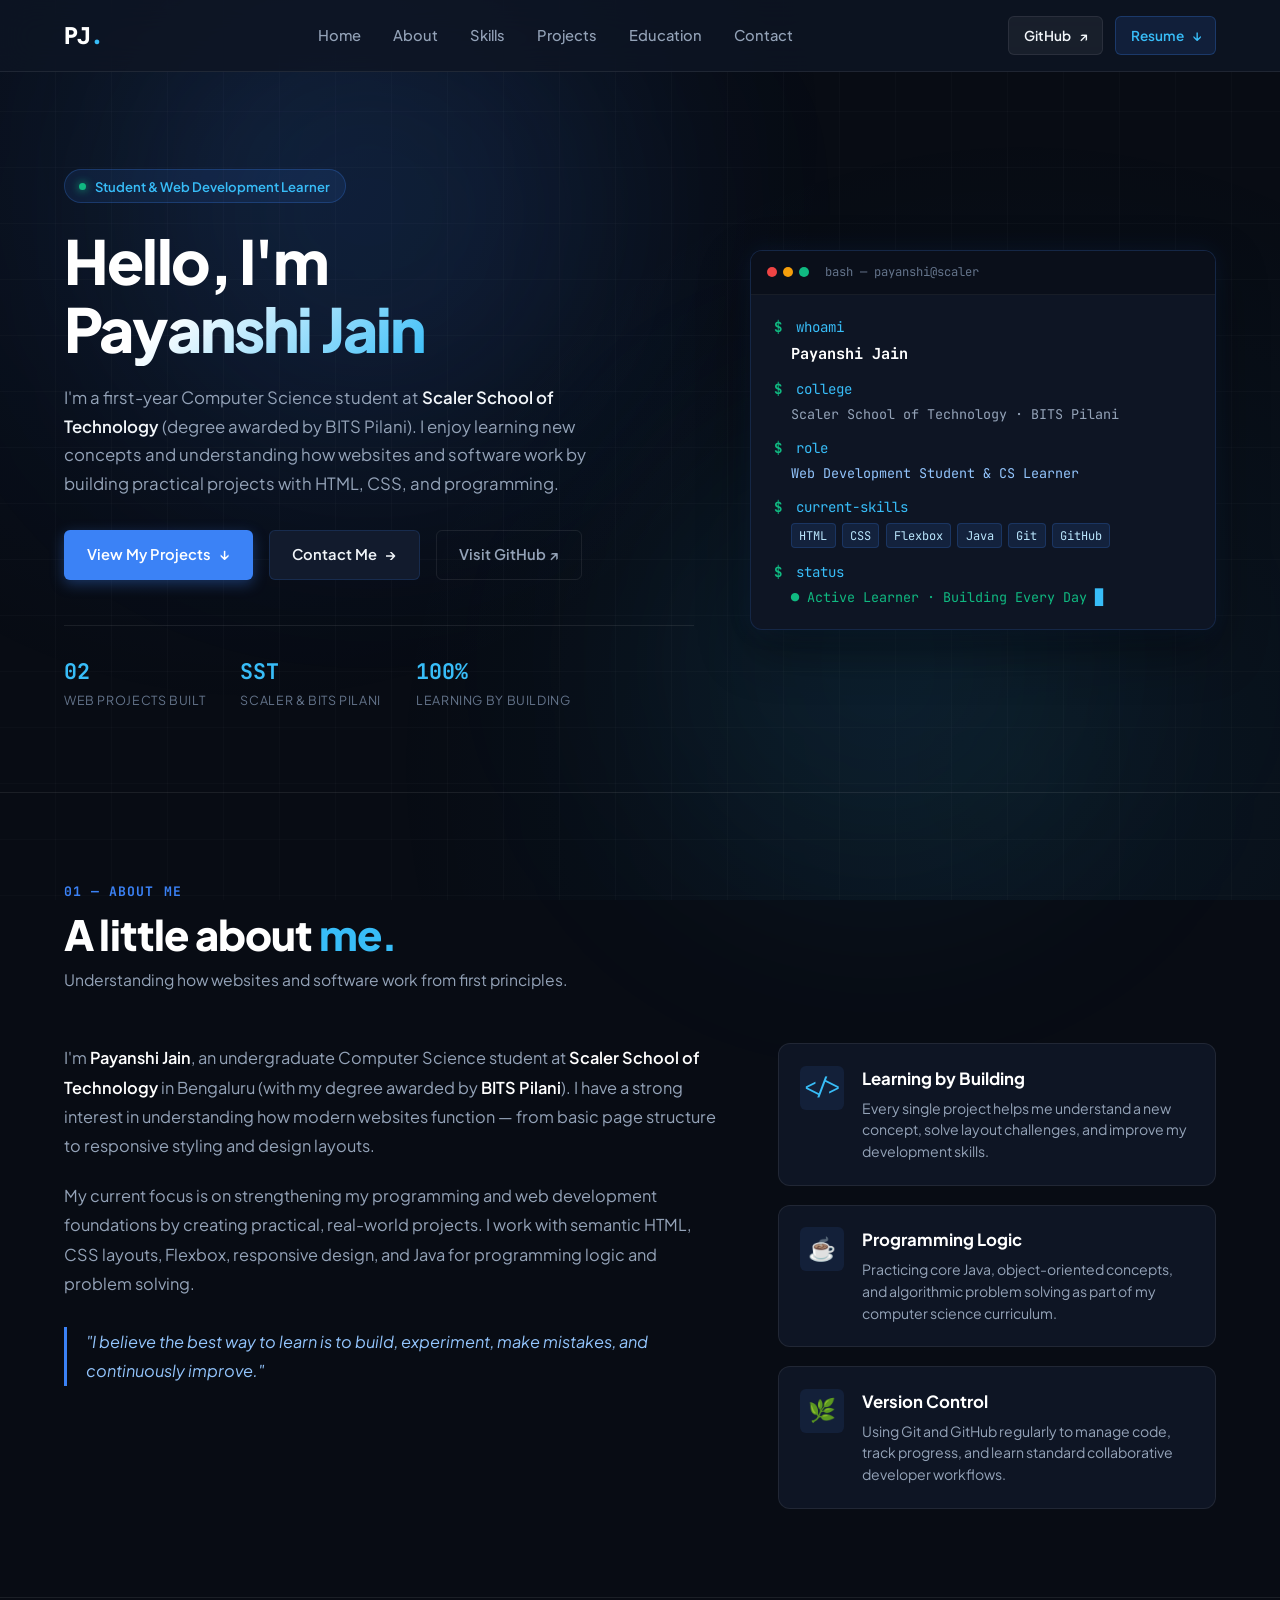
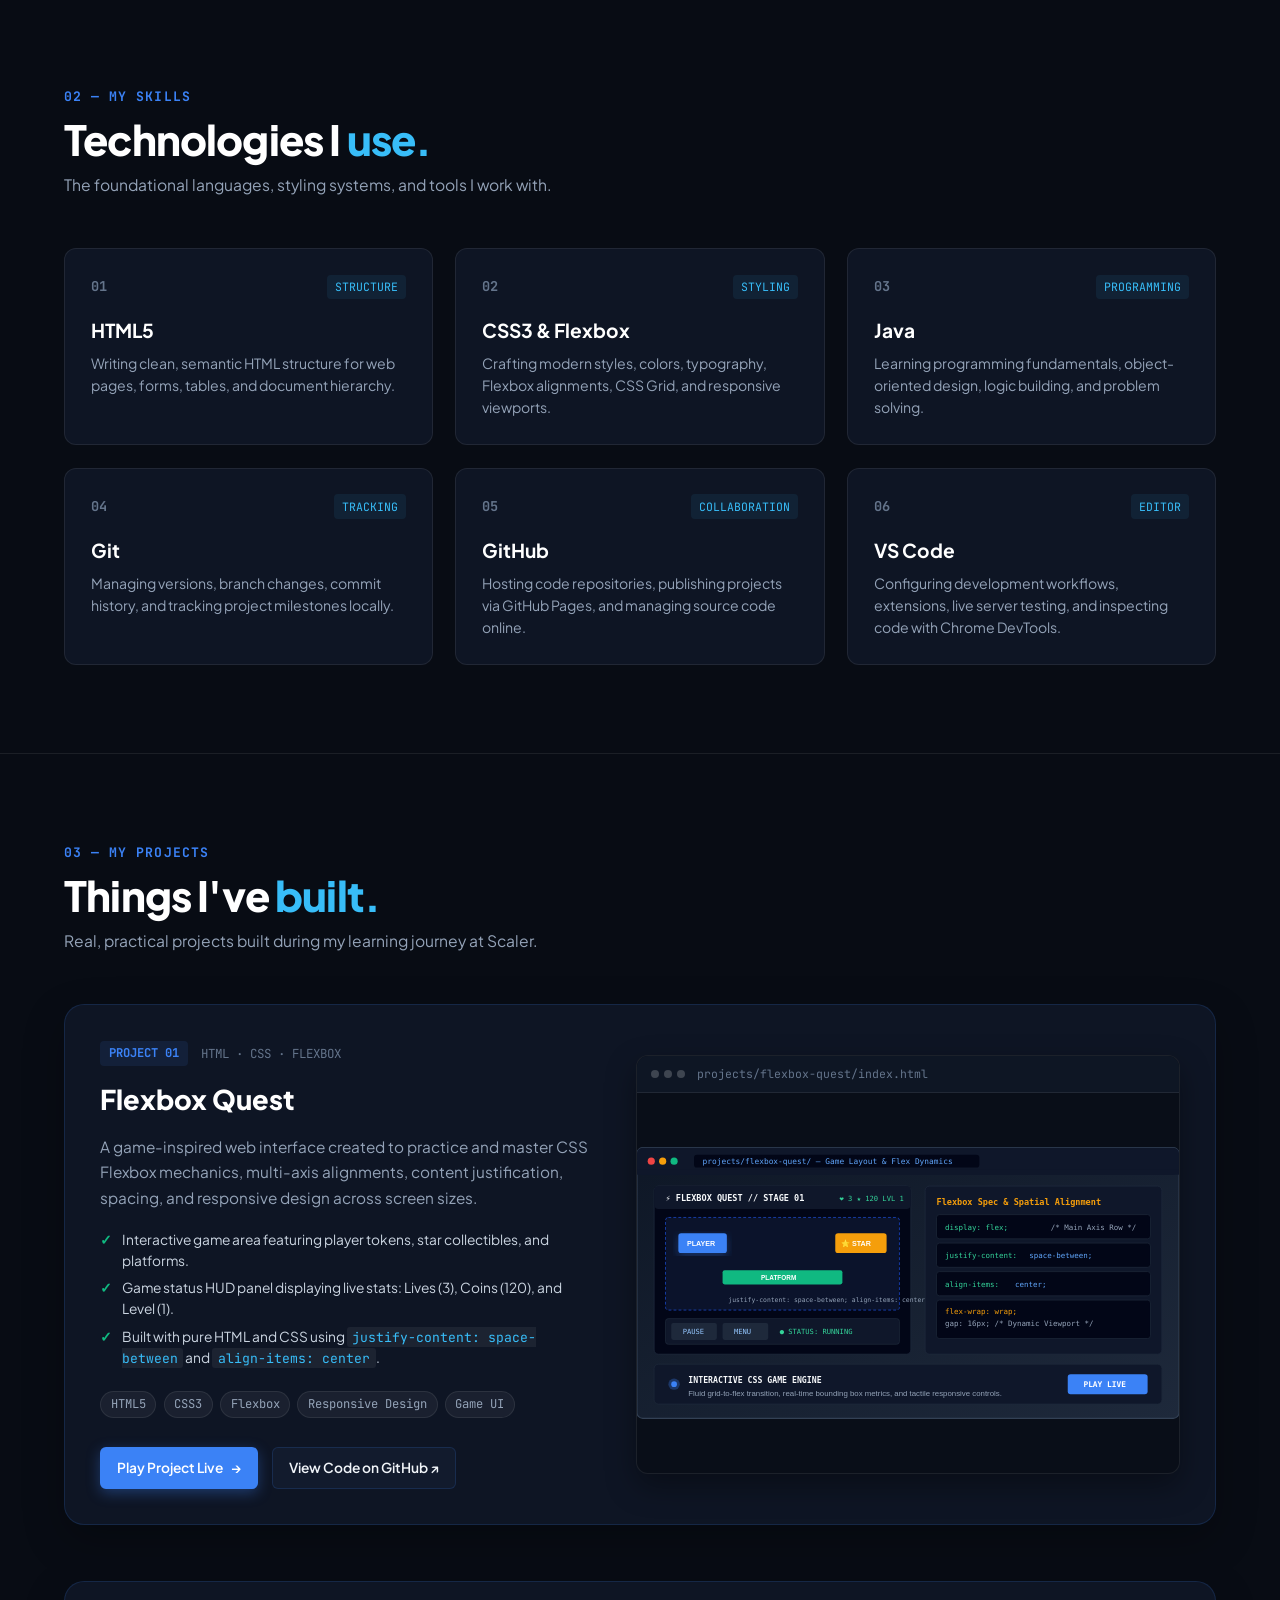
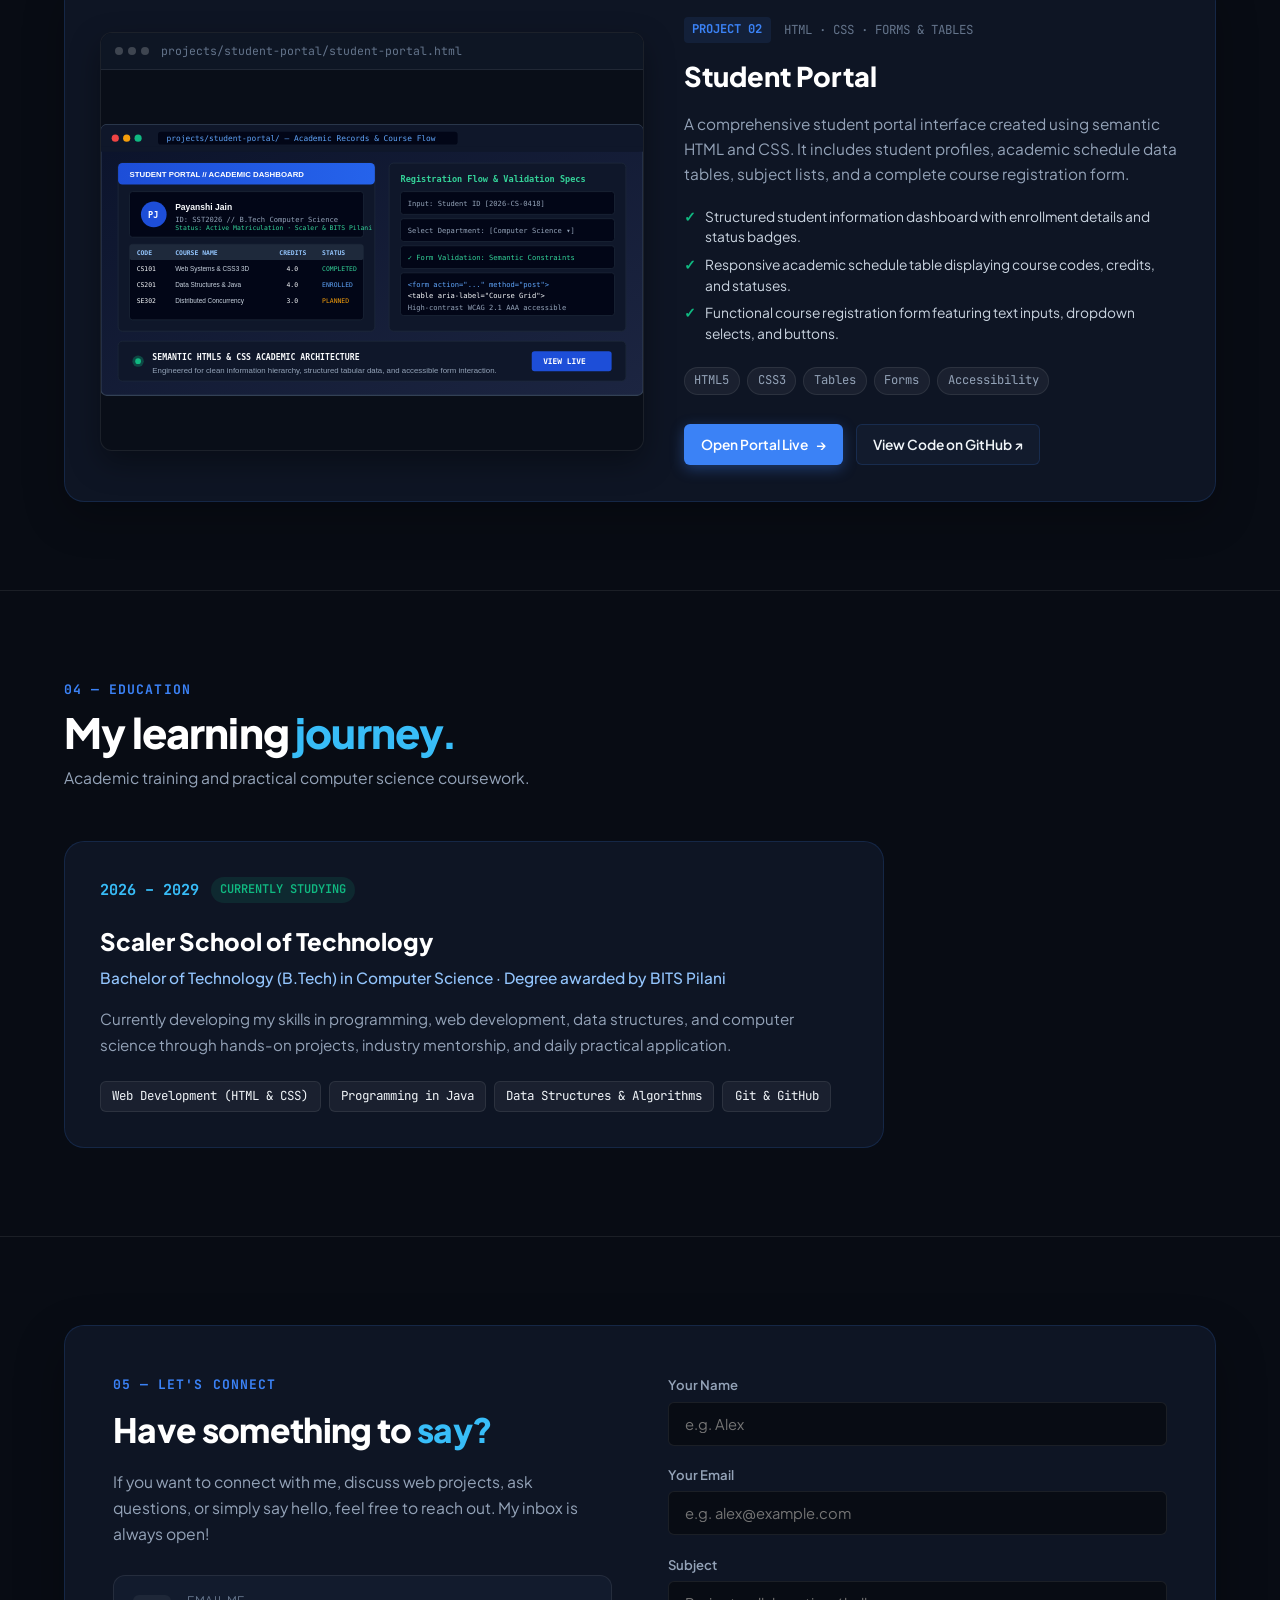
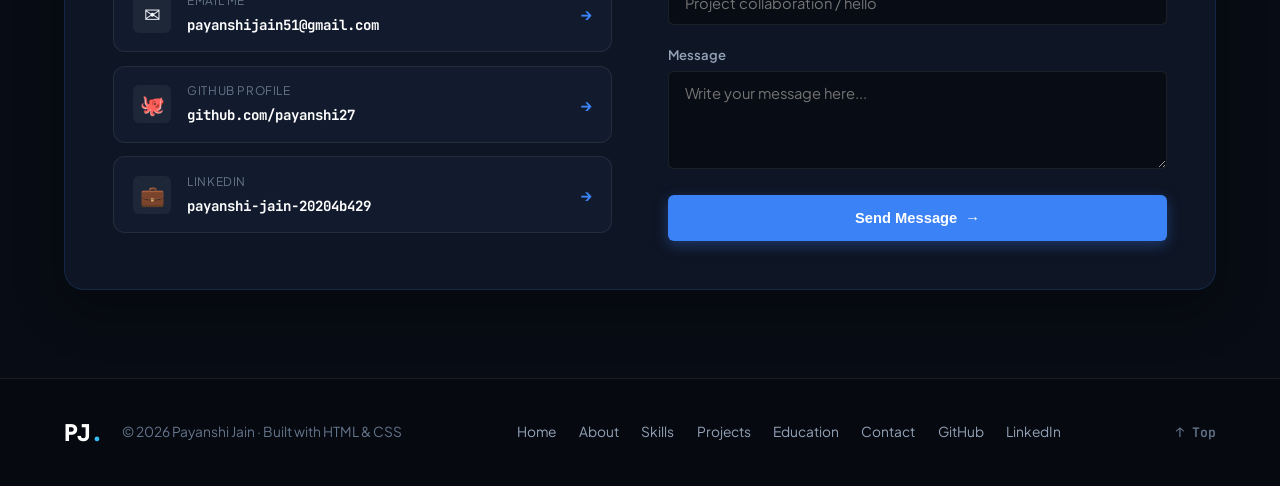
==== commit 8edf5a5e: "fix: update LinkedIn profile to https://www.linkedin.com/in/payanshi-jain-20204b429/" ====
--- a/index.html
+++ b/index.html
@@ -489,11 +489,11 @@
                 <span class="channel-arrow">→</span>
               </a>
 
-              <a href="https://www.linkedin.com/in/payanshi-jain" target="_blank" rel="noopener" class="channel-card">
+              <a href="https://www.linkedin.com/in/payanshi-jain-20204b429/" target="_blank" rel="noopener" class="channel-card">
                 <div class="channel-icon">💼</div>
                 <div>
                   <span class="channel-label">LinkedIn</span>
-                  <strong class="channel-val">linkedin.com/in/payanshi-jain</strong>
+                  <strong class="channel-val">payanshi-jain-20204b429</strong>
                 </div>
                 <span class="channel-arrow">→</span>
               </a>
@@ -551,6 +551,7 @@
         <a href="#education">Education</a>
         <a href="#contact">Contact</a>
         <a href="https://github.com/payanshi27" target="_blank" rel="noopener">GitHub</a>
+        <a href="https://www.linkedin.com/in/payanshi-jain-20204b429/" target="_blank" rel="noopener">LinkedIn</a>
       </nav>
 
       <a href="#home" class="btn-top" aria-label="Back to top">
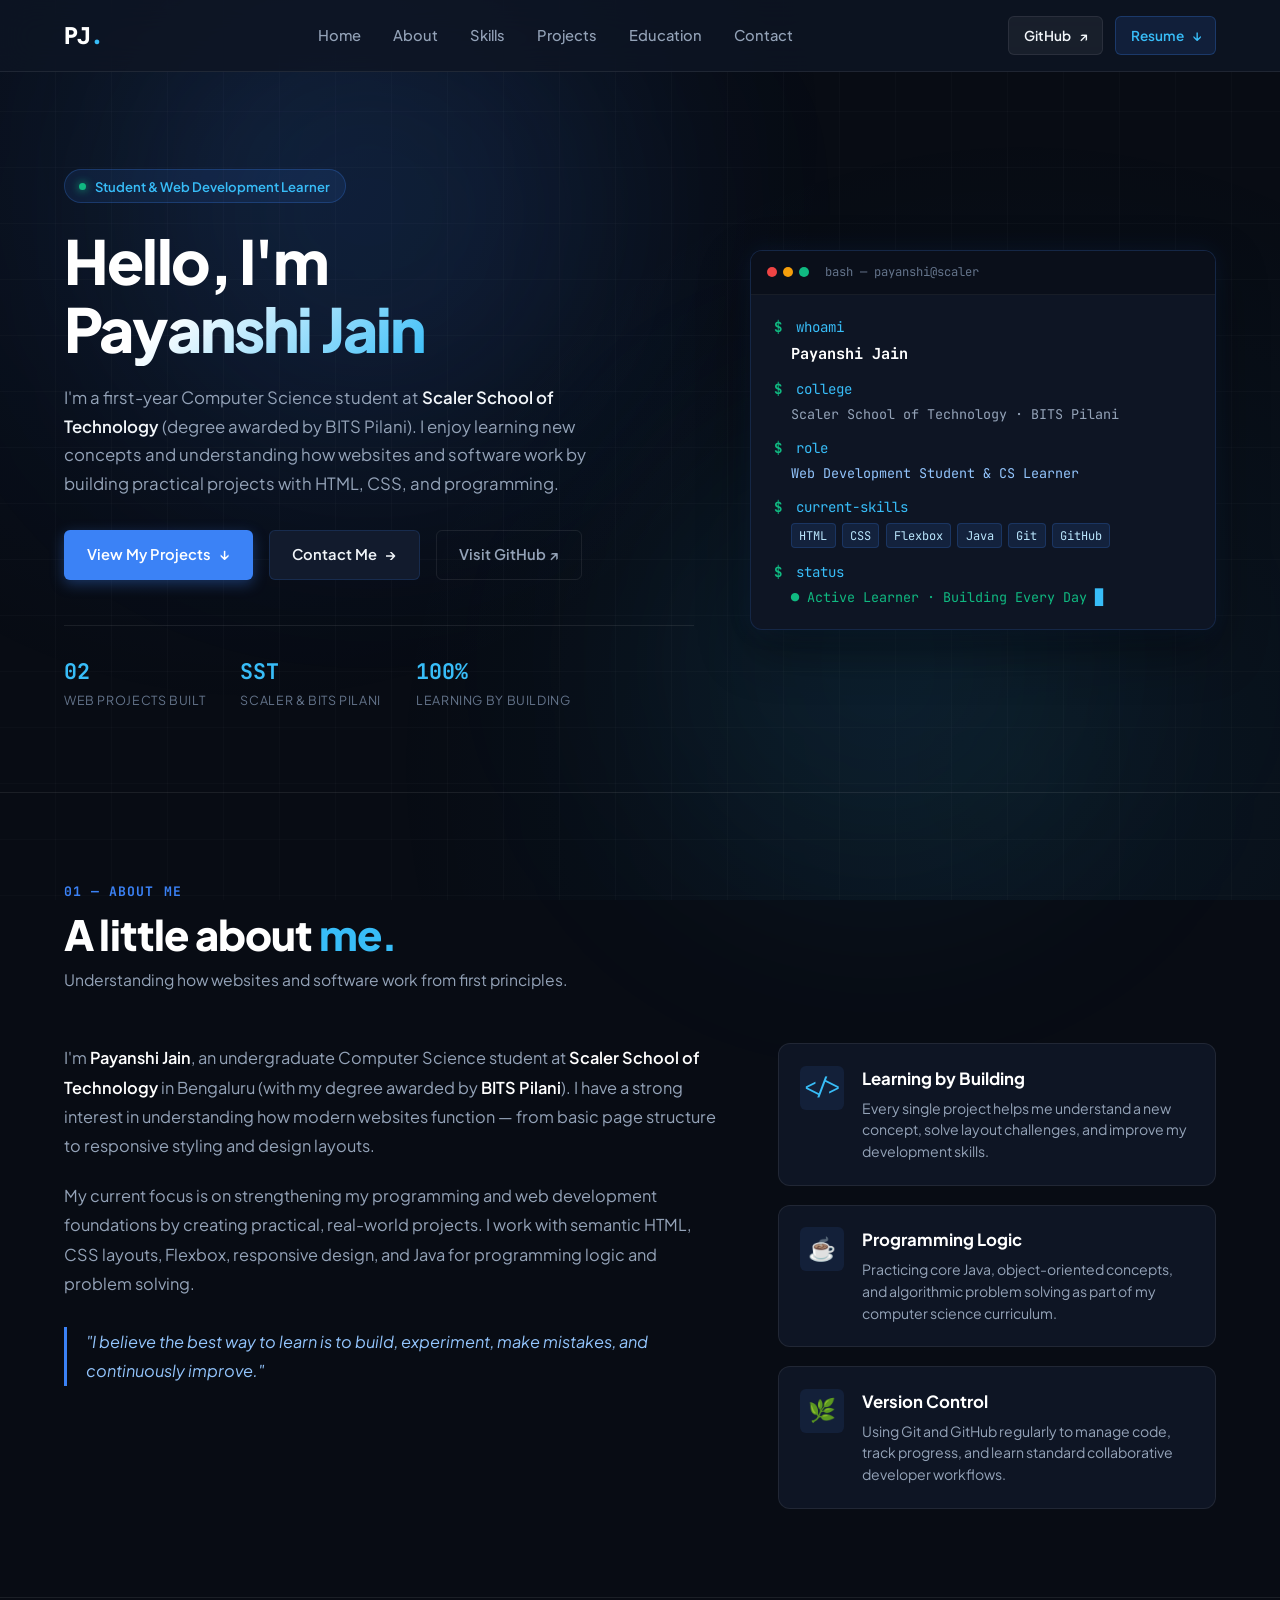
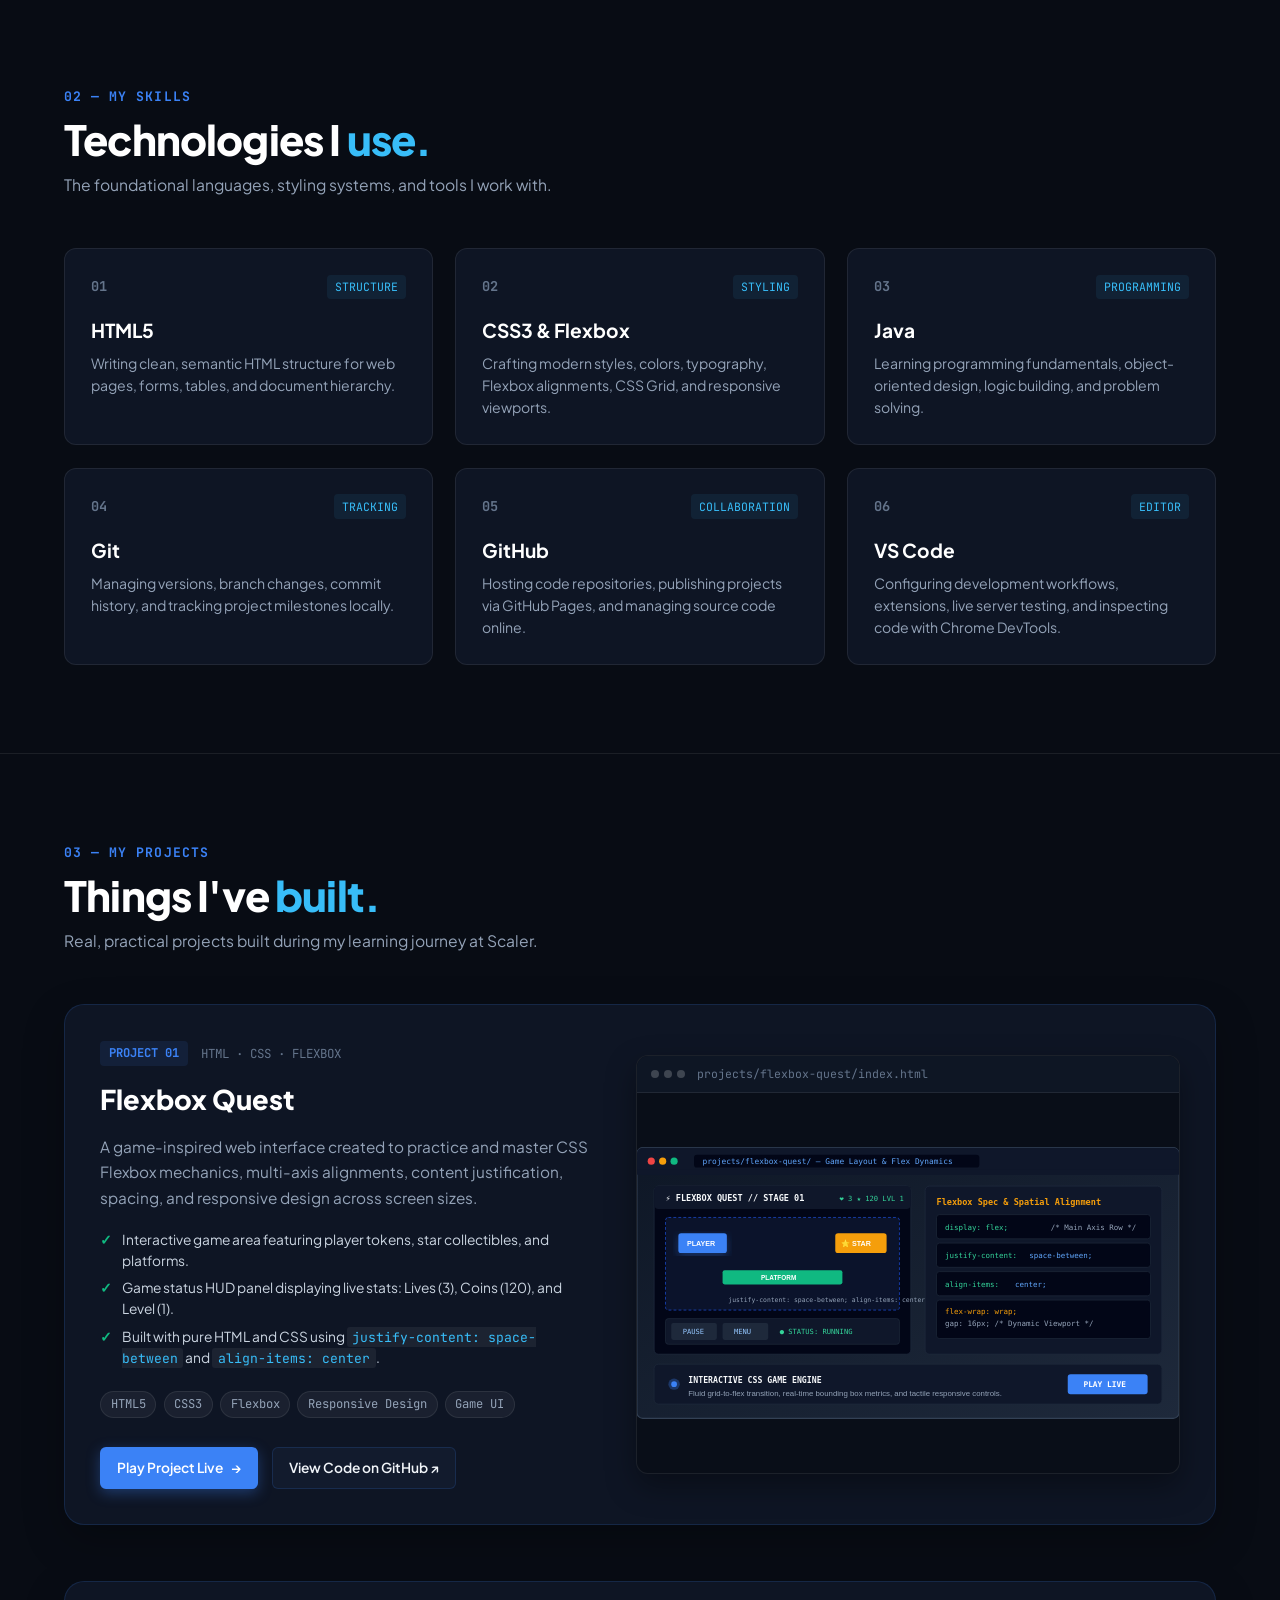
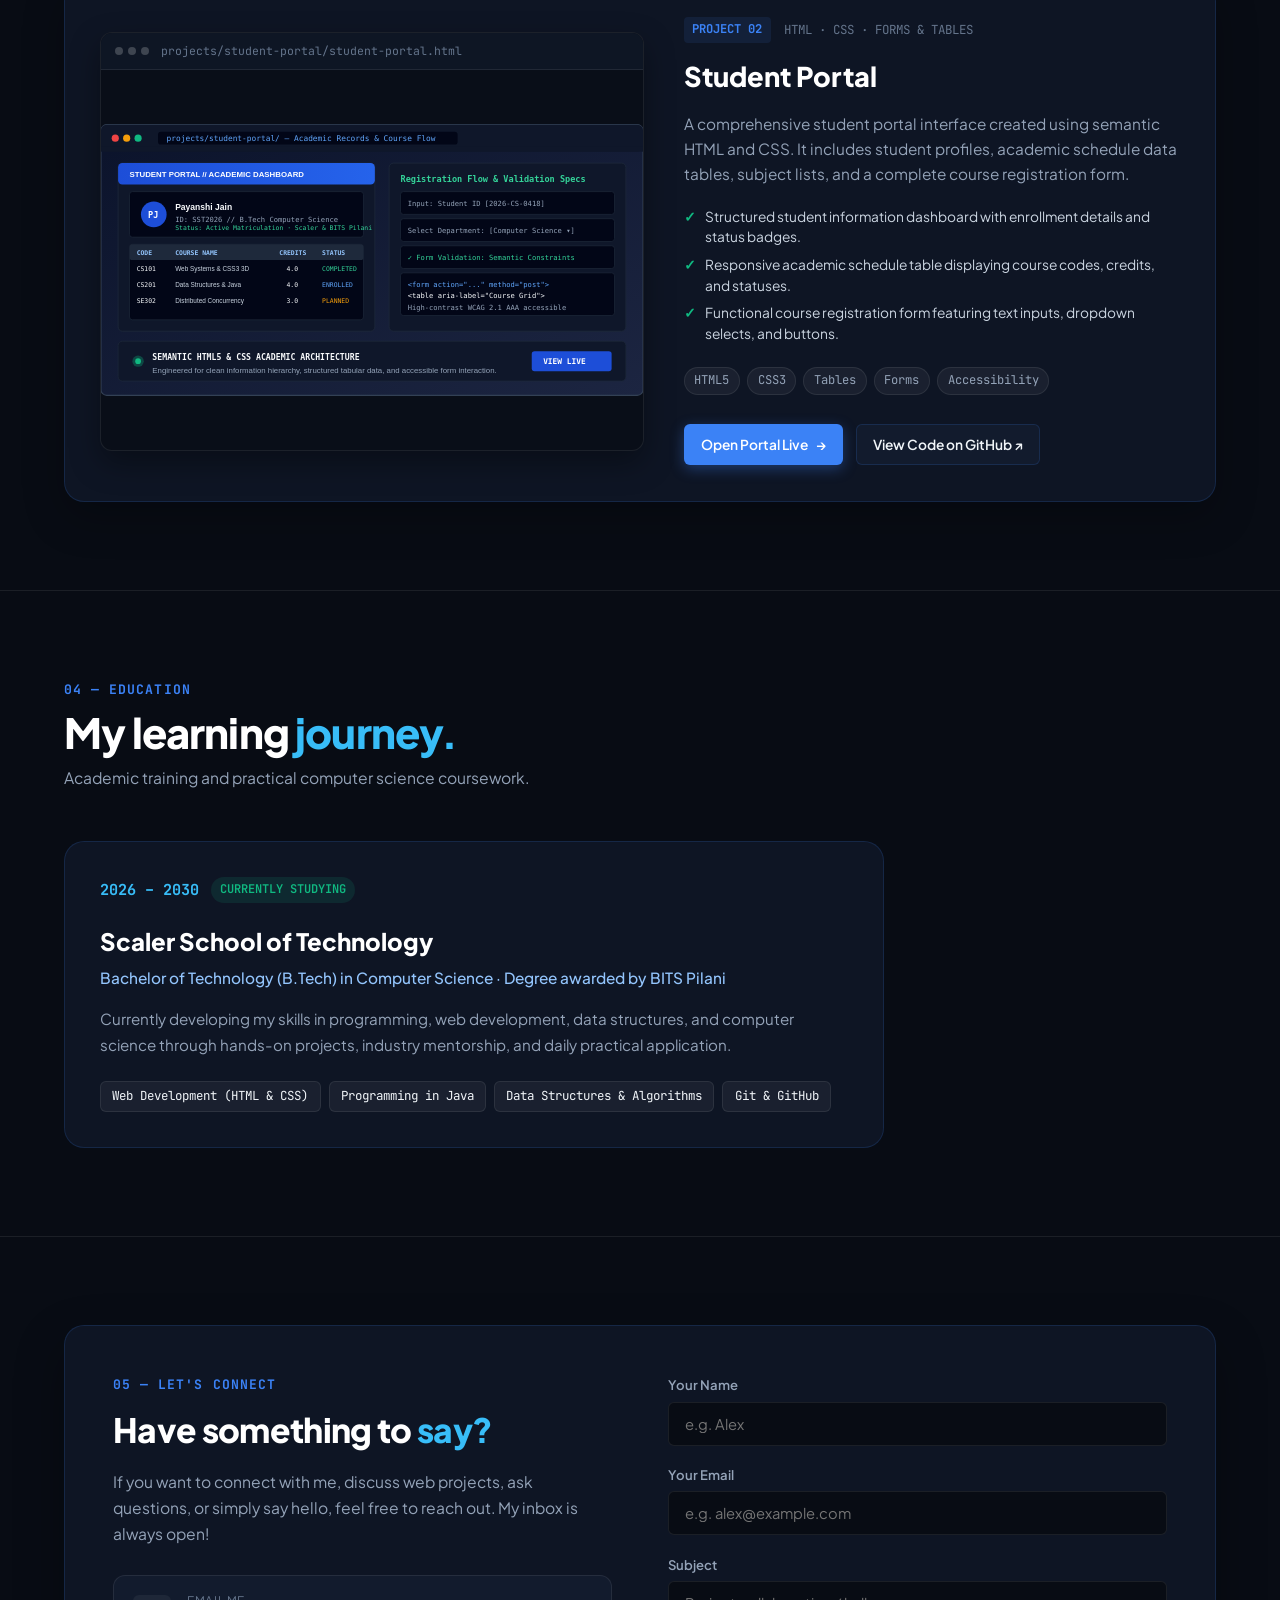
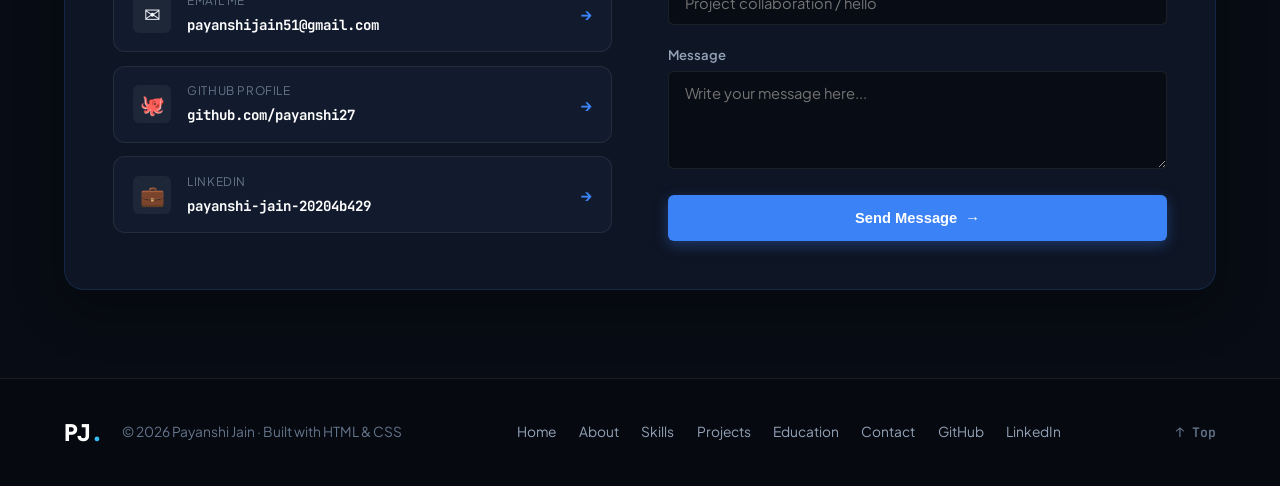
==== commit 203d950d: "fix: update graduation year to 2026 – 2030" ====
--- a/index.html
+++ b/index.html
@@ -435,7 +435,7 @@
         <div class="education-card-wrapper">
           <div class="edu-card">
             <div class="edu-badge-row">
-              <span class="edu-year">2026 – 2029</span>
+              <span class="edu-year">2026 – 2030</span>
               <span class="edu-status">Currently Studying</span>
             </div>
 
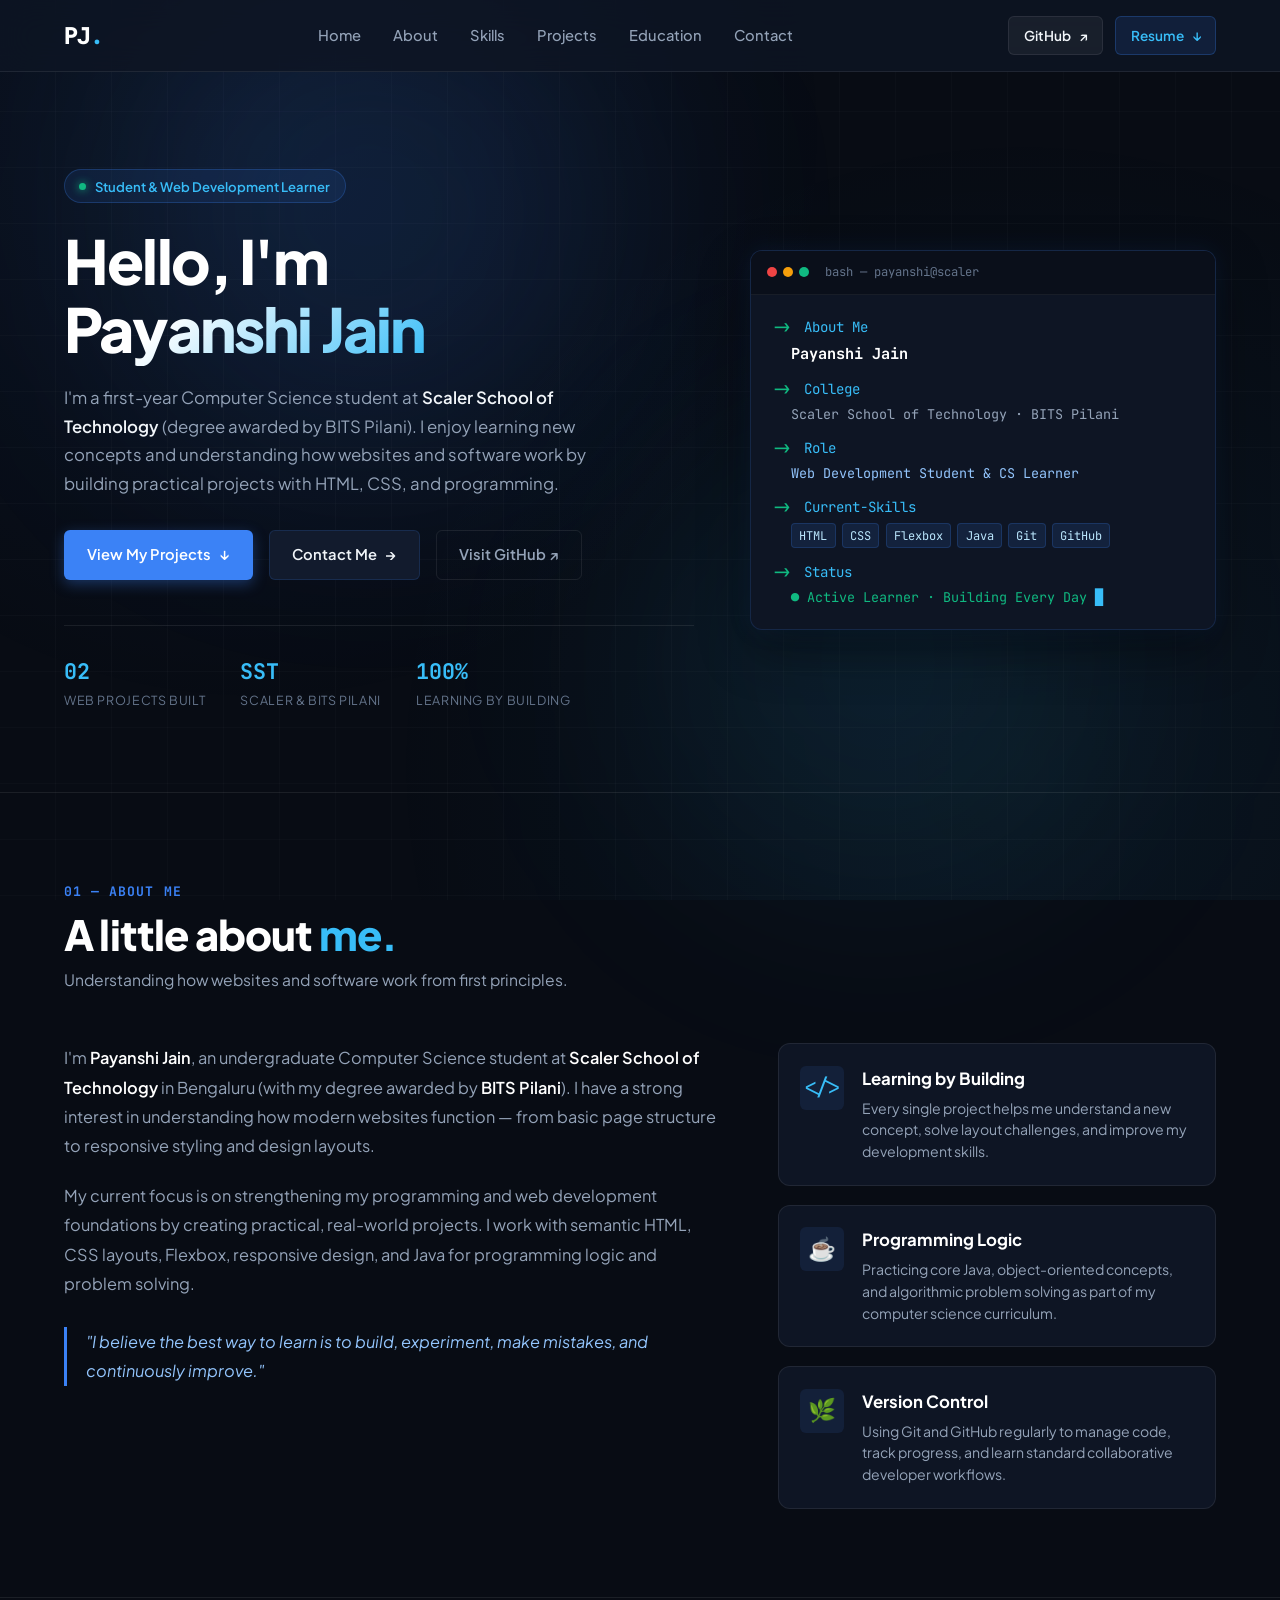
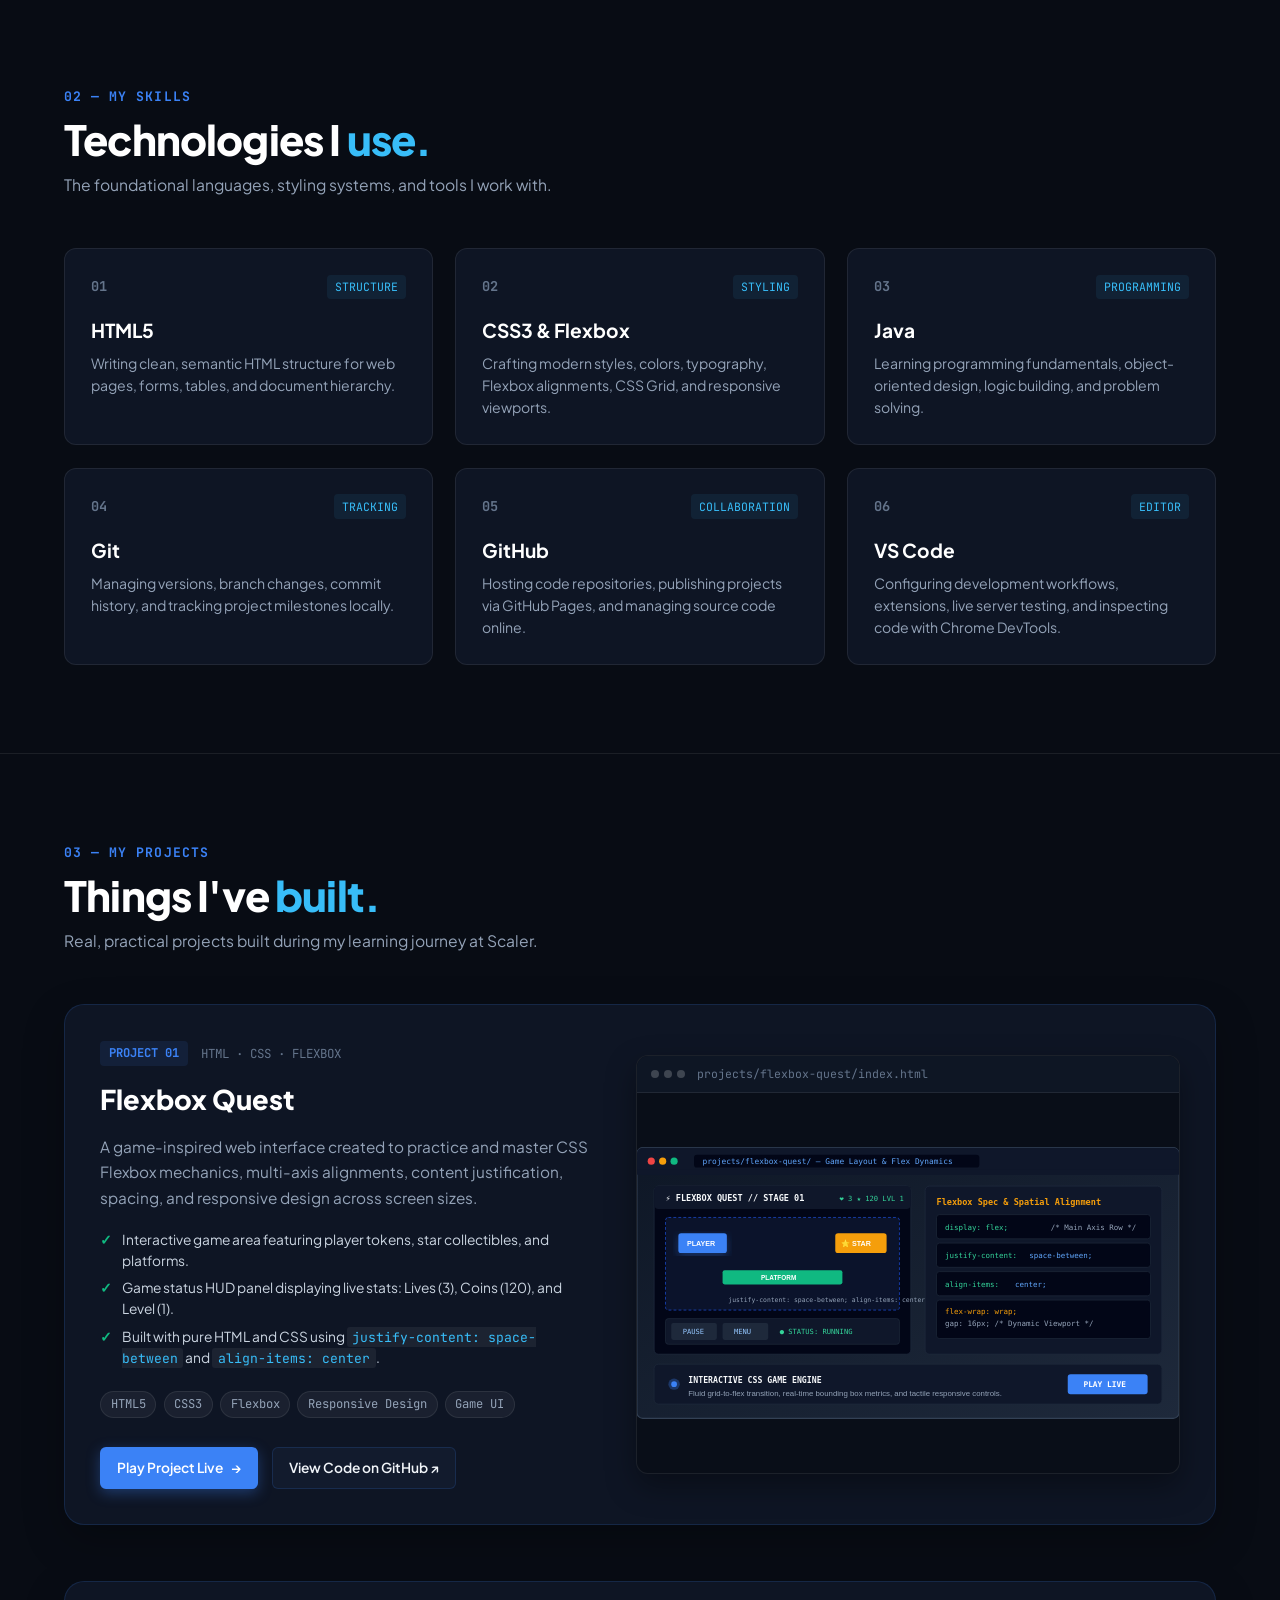
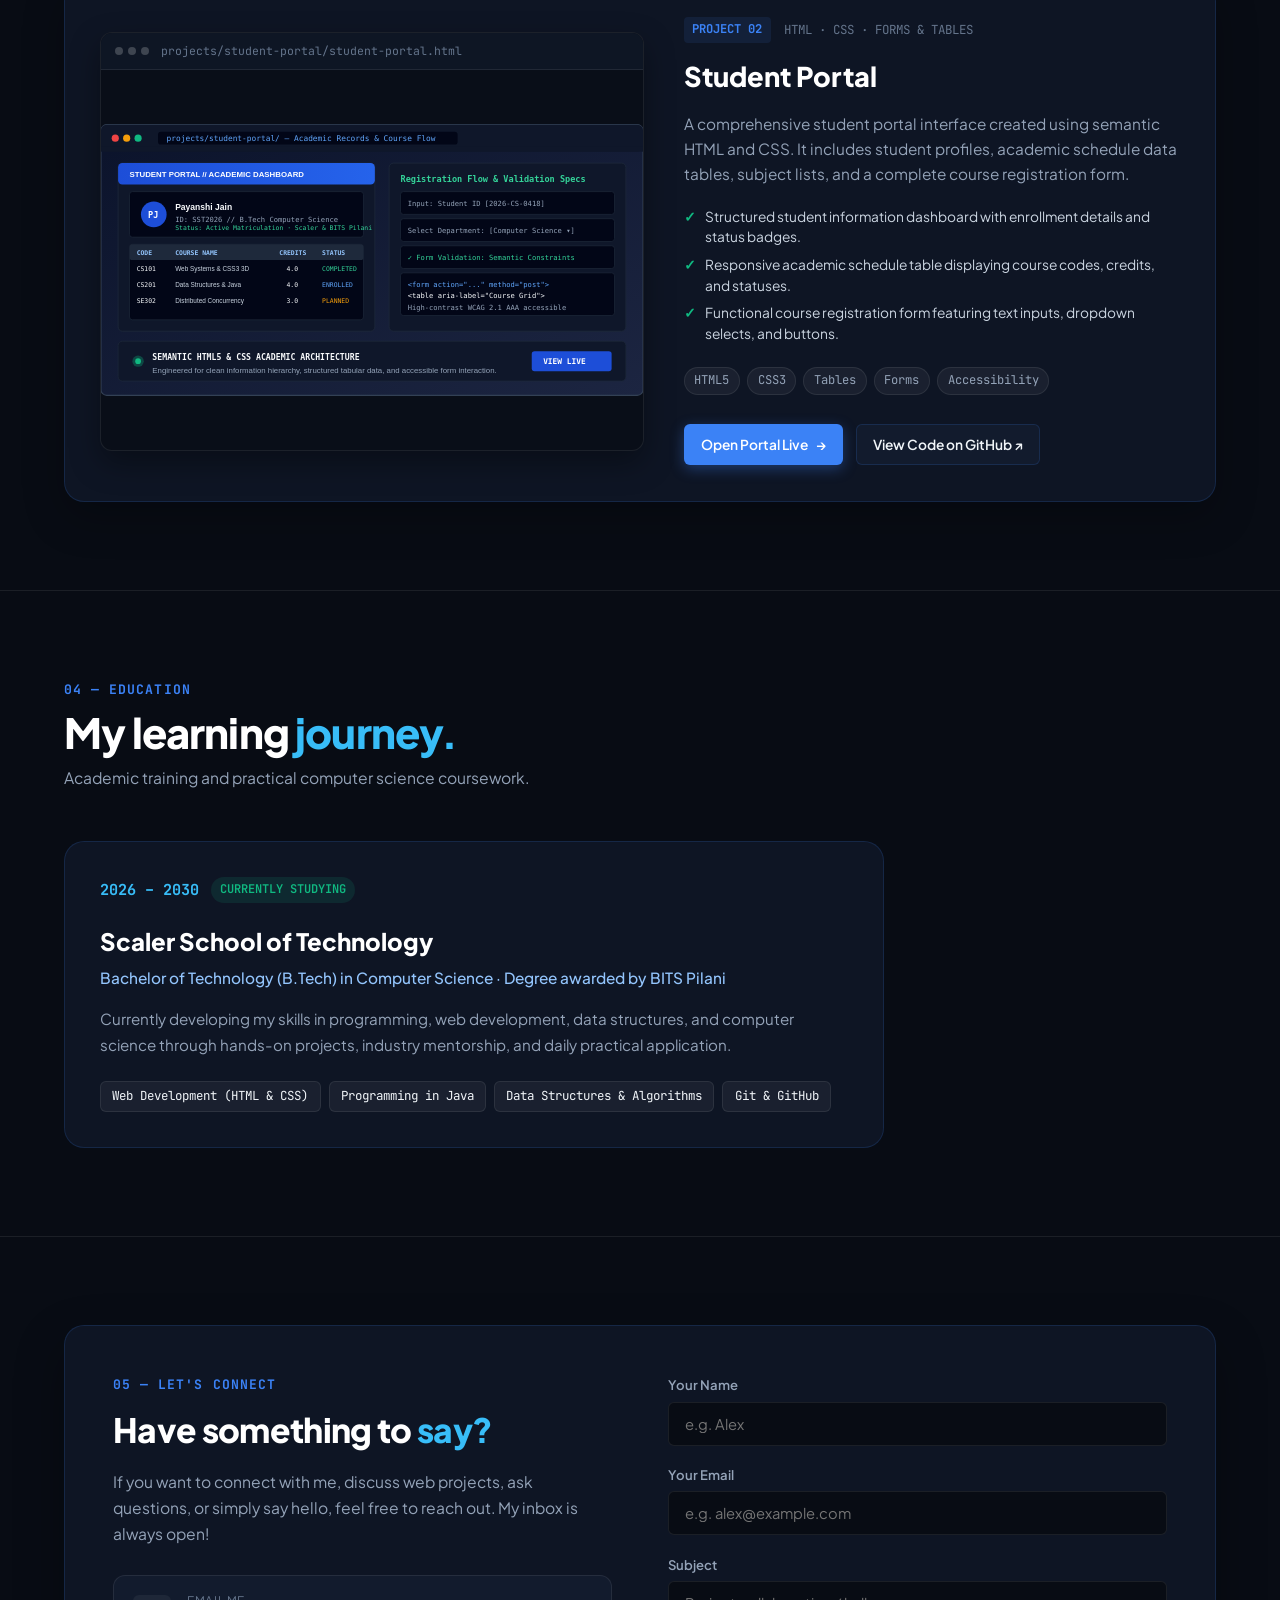
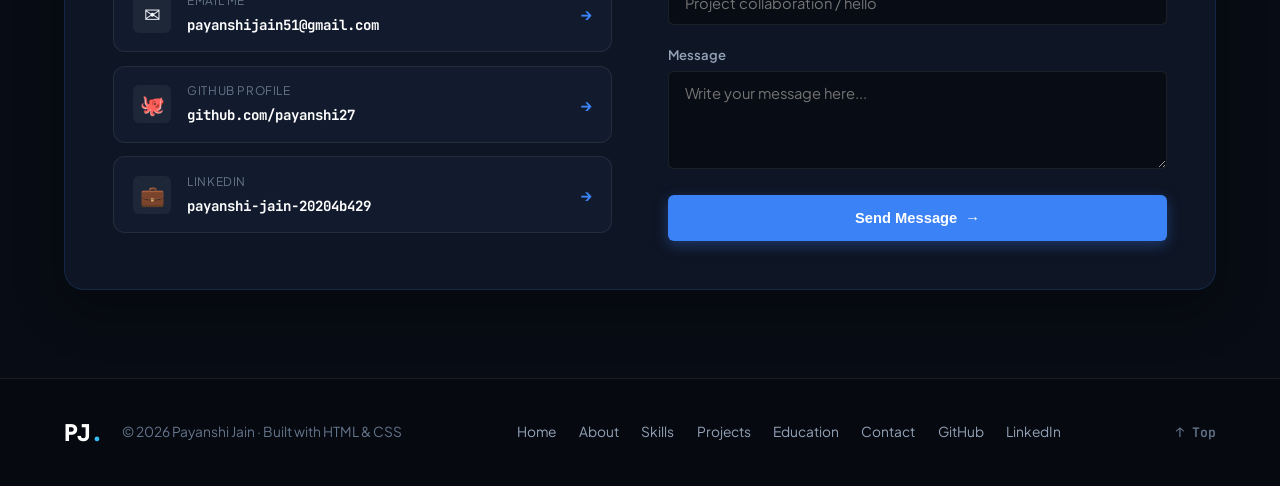
==== commit 284ffed5: "fix(card): replace $ with -> and update card labels" ====
--- a/index.html
+++ b/index.html
@@ -125,22 +125,22 @@
 
             <div class="terminal-body">
               <div class="terminal-row">
-                <span class="term-prompt">$</span> <span class="term-cmd">whoami</span>
+                <span class="term-prompt">-></span> <span class="term-cmd">About Me</span>
               </div>
               <div class="term-output bold">Payanshi Jain</div>
 
               <div class="terminal-row">
-                <span class="term-prompt">$</span> <span class="term-cmd">college</span>
+                <span class="term-prompt">-></span> <span class="term-cmd">College</span>
               </div>
               <div class="term-output">Scaler School of Technology · BITS Pilani</div>
 
               <div class="terminal-row">
-                <span class="term-prompt">$</span> <span class="term-cmd">role</span>
+                <span class="term-prompt">-></span> <span class="term-cmd">Role</span>
               </div>
               <div class="term-output accent">Web Development Student &amp; CS Learner</div>
 
               <div class="terminal-row">
-                <span class="term-prompt">$</span> <span class="term-cmd">current-skills</span>
+                <span class="term-prompt">-></span> <span class="term-cmd">Current-Skills</span>
               </div>
               <div class="term-skills-tags">
                 <span class="tag">HTML</span>
@@ -152,7 +152,7 @@
               </div>
 
               <div class="terminal-row">
-                <span class="term-prompt">$</span> <span class="term-cmd">status</span>
+                <span class="term-prompt">-></span> <span class="term-cmd">Status</span>
               </div>
               <div class="term-output green">● Active Learner · Building Every Day <span class="cursor-blink">█</span></div>
             </div>
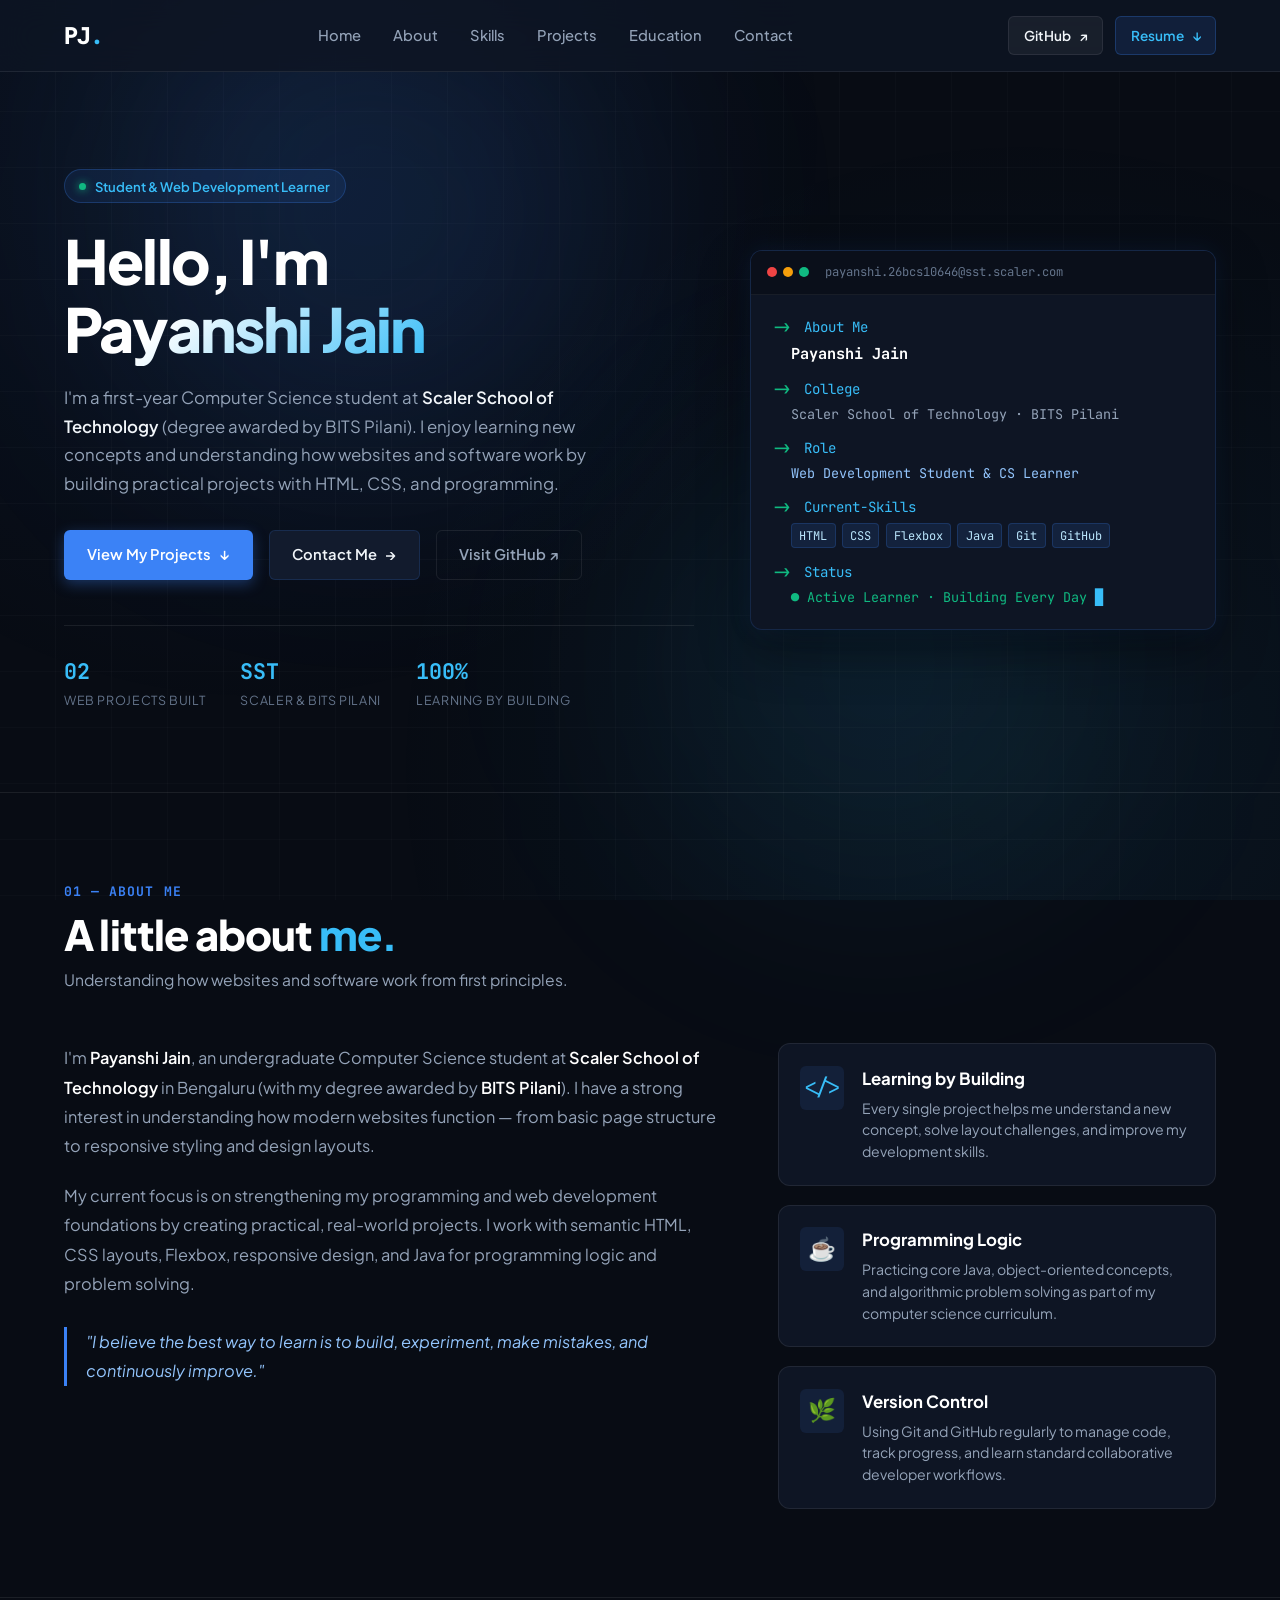
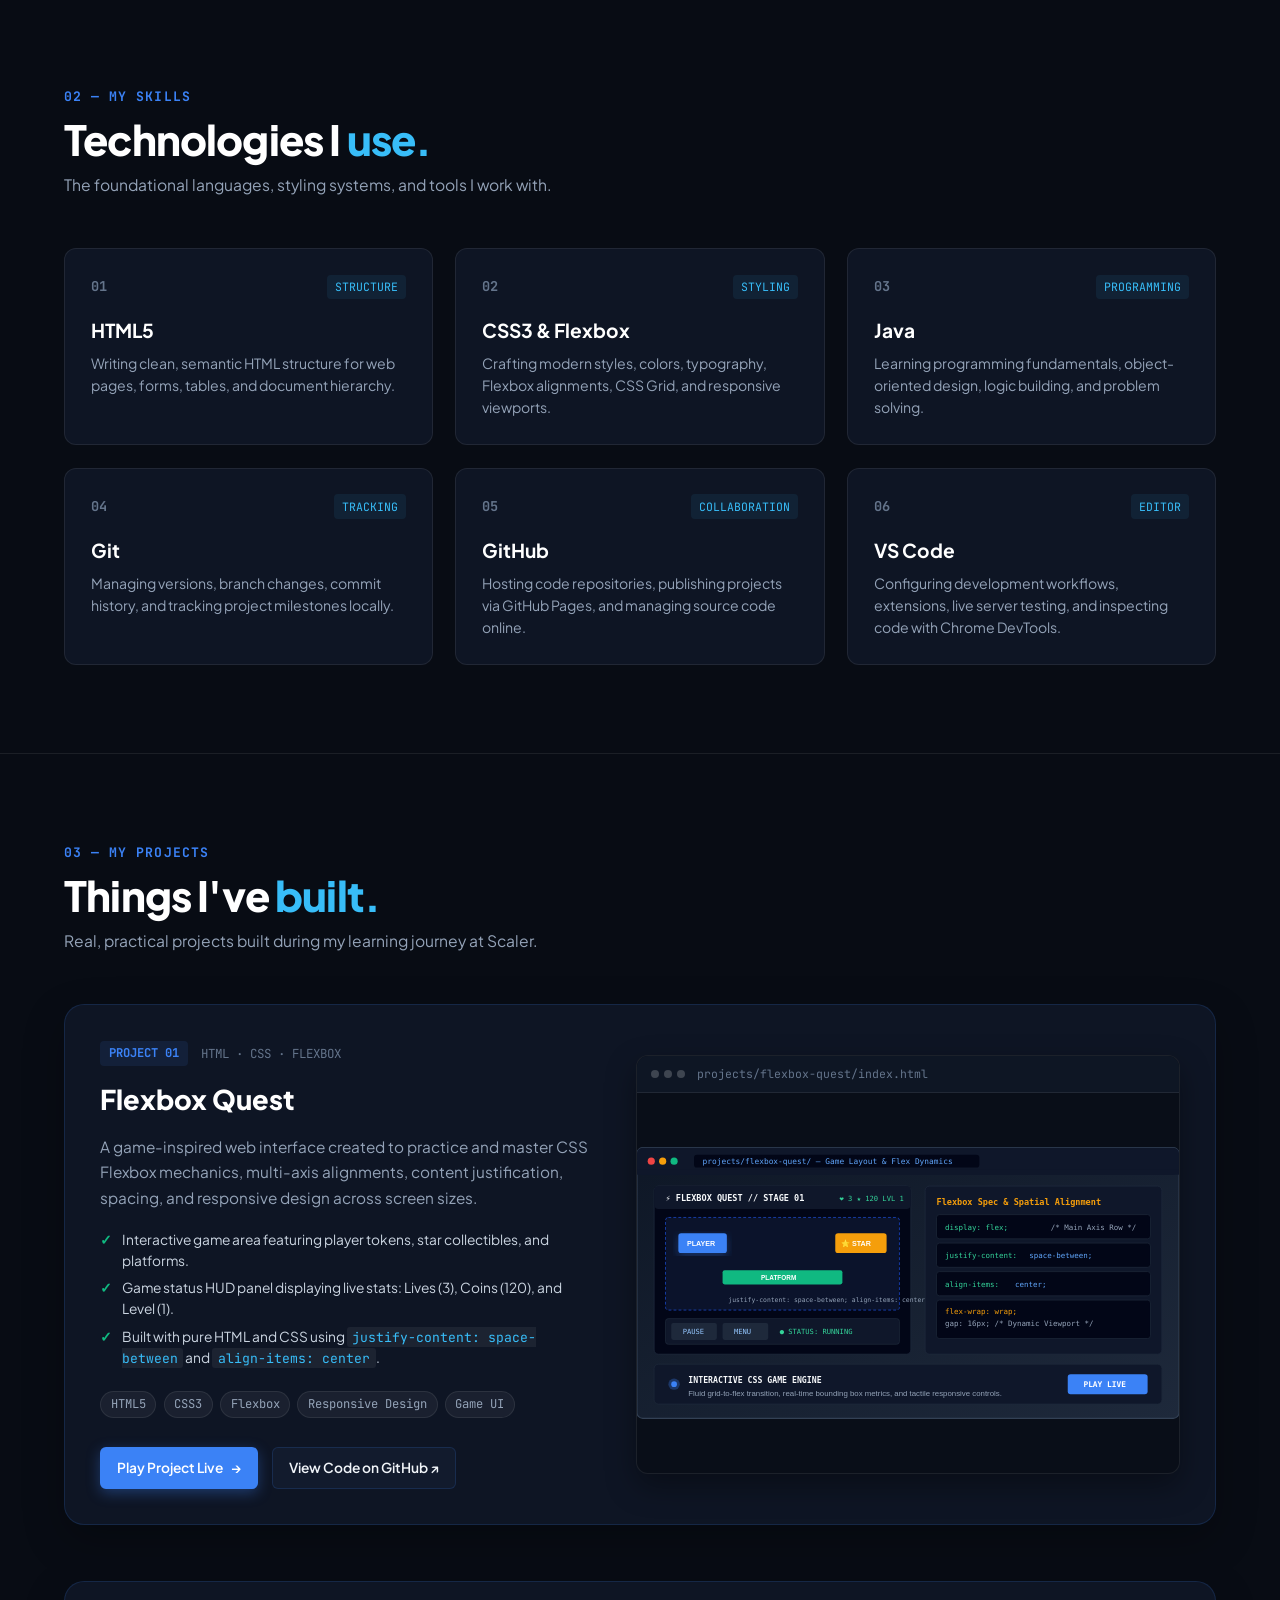
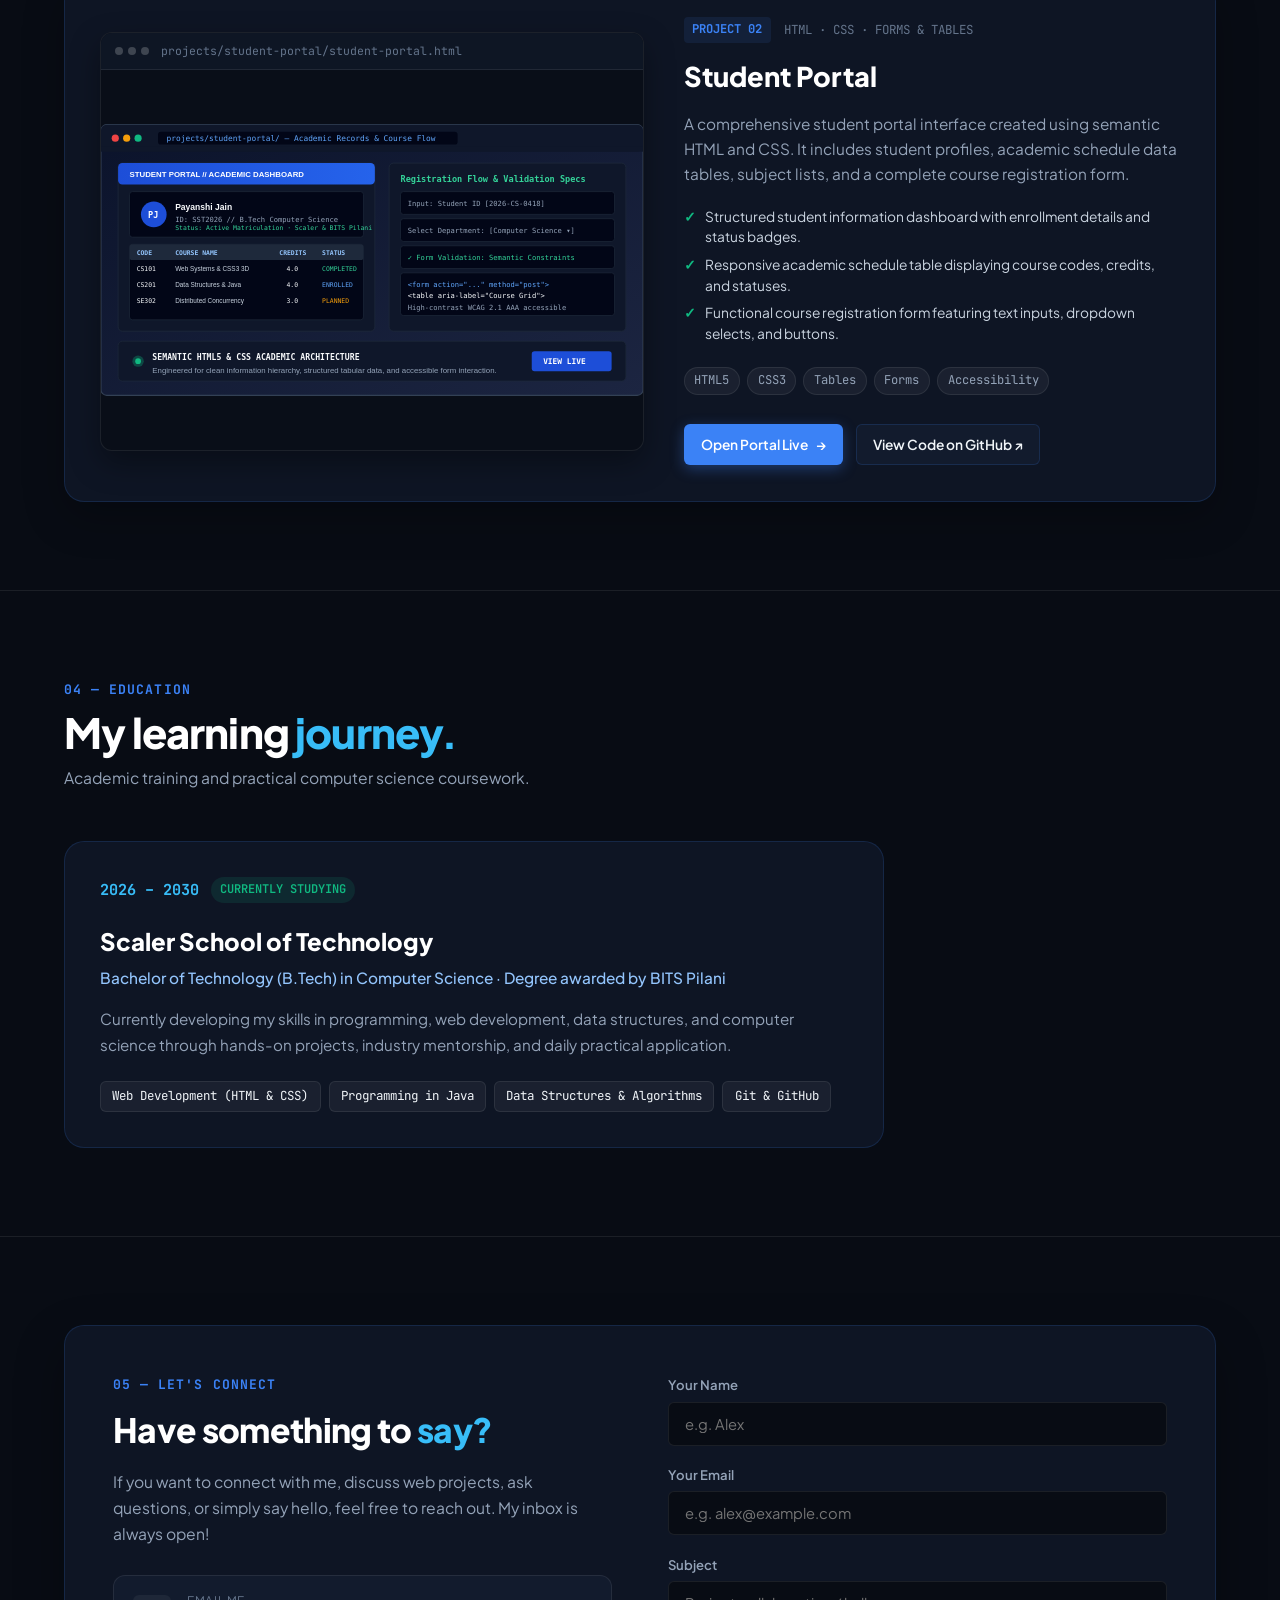
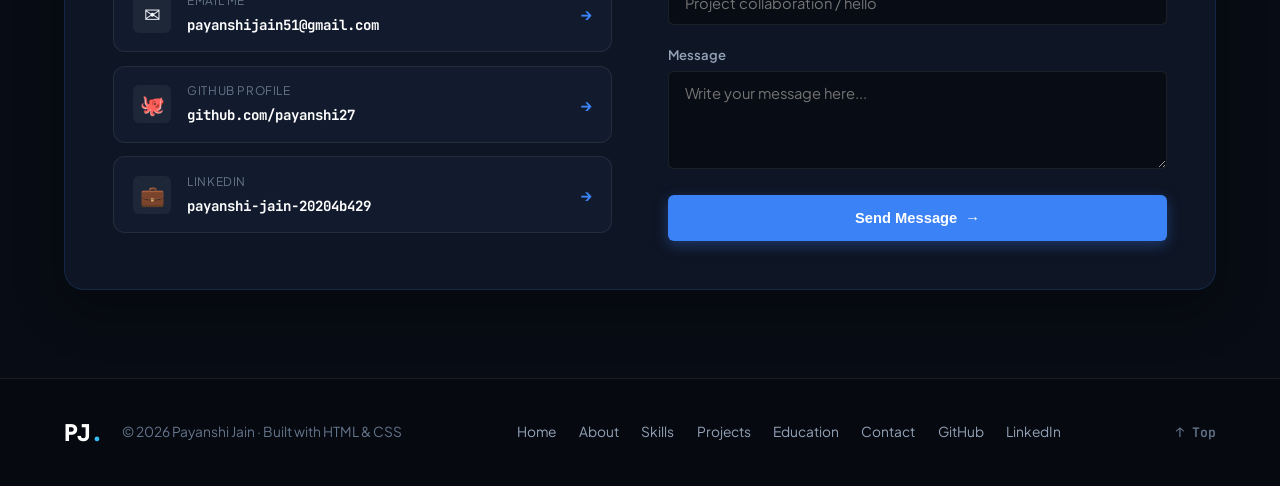
==== commit af689ddd: "fix(card): update terminal header to payanshi.26bcs10646@sst.scaler.com" ====
--- a/index.html
+++ b/index.html
@@ -120,7 +120,7 @@
                 <span class="dot dot-yellow"></span>
                 <span class="dot dot-green"></span>
               </div>
-              <div class="terminal-title">bash — payanshi@scaler</div>
+              <div class="terminal-title">payanshi.26bcs10646@sst.scaler.com</div>
             </div>
 
             <div class="terminal-body">
